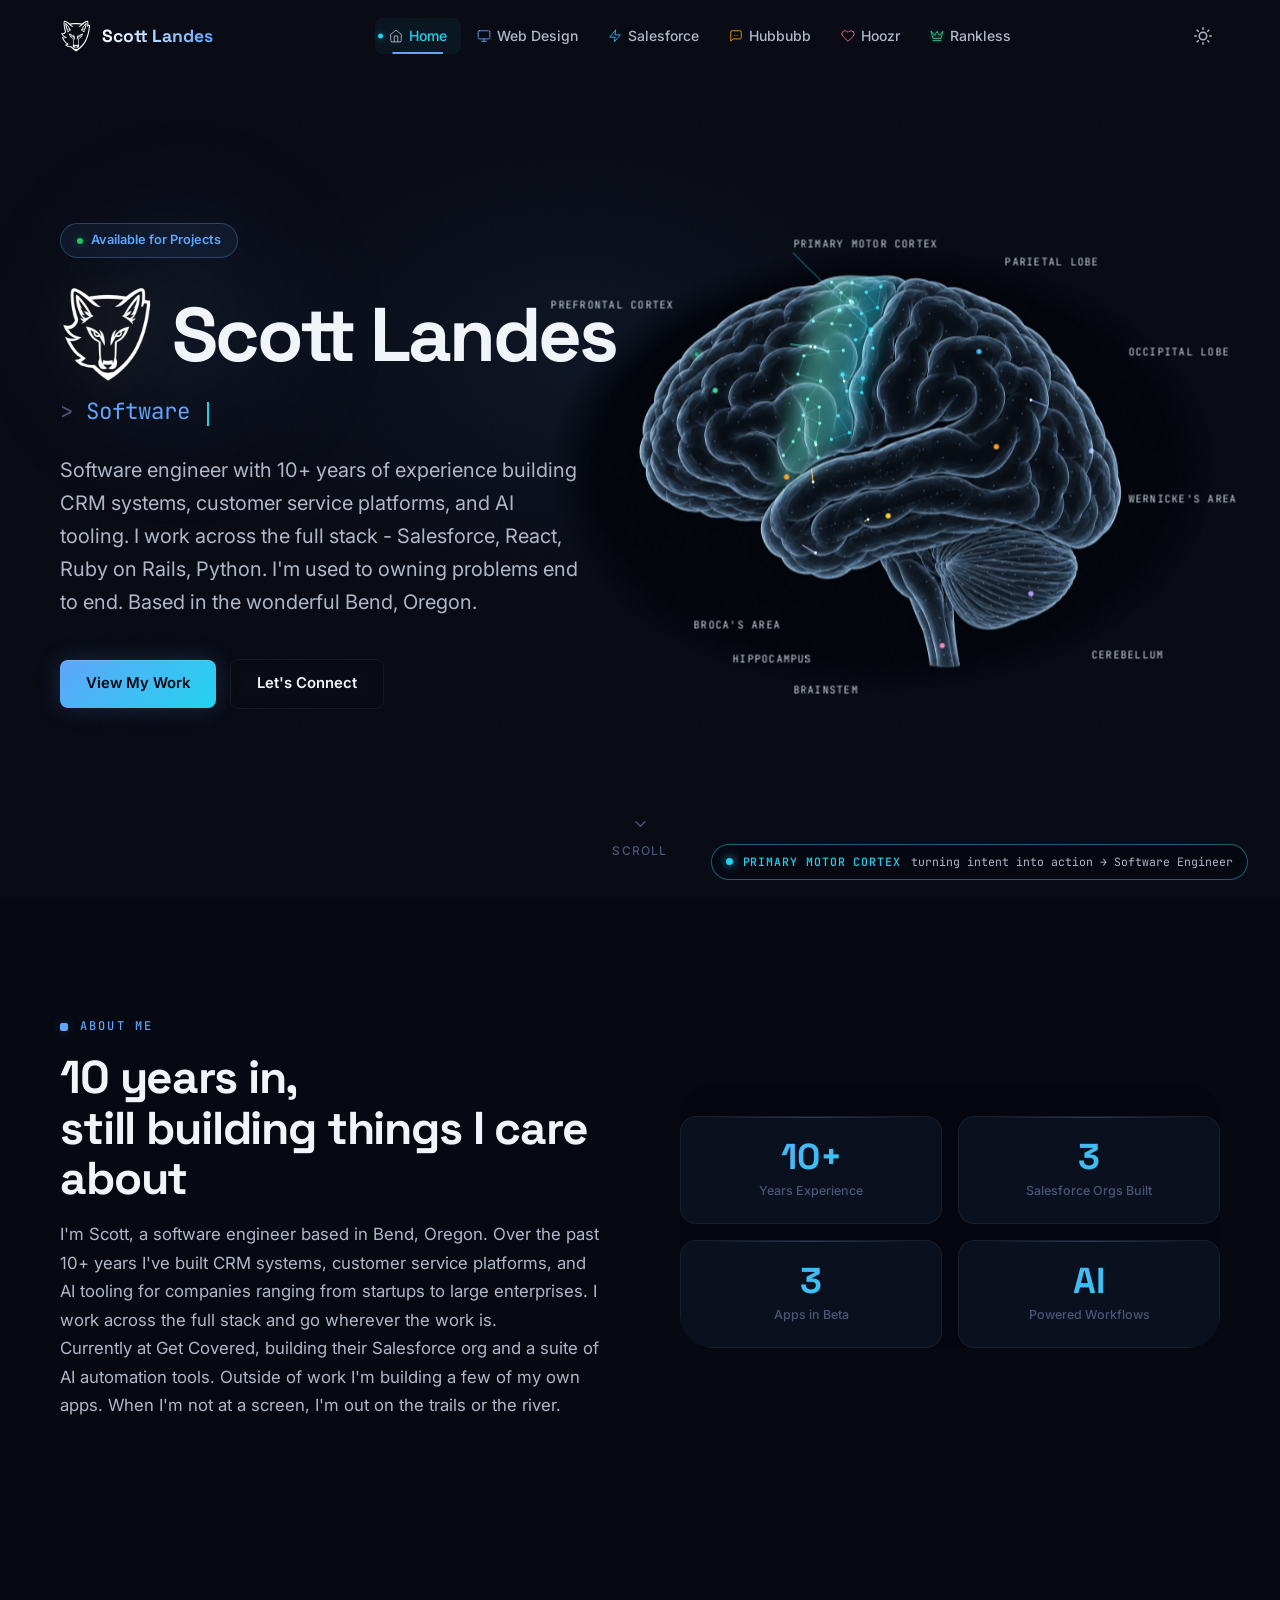
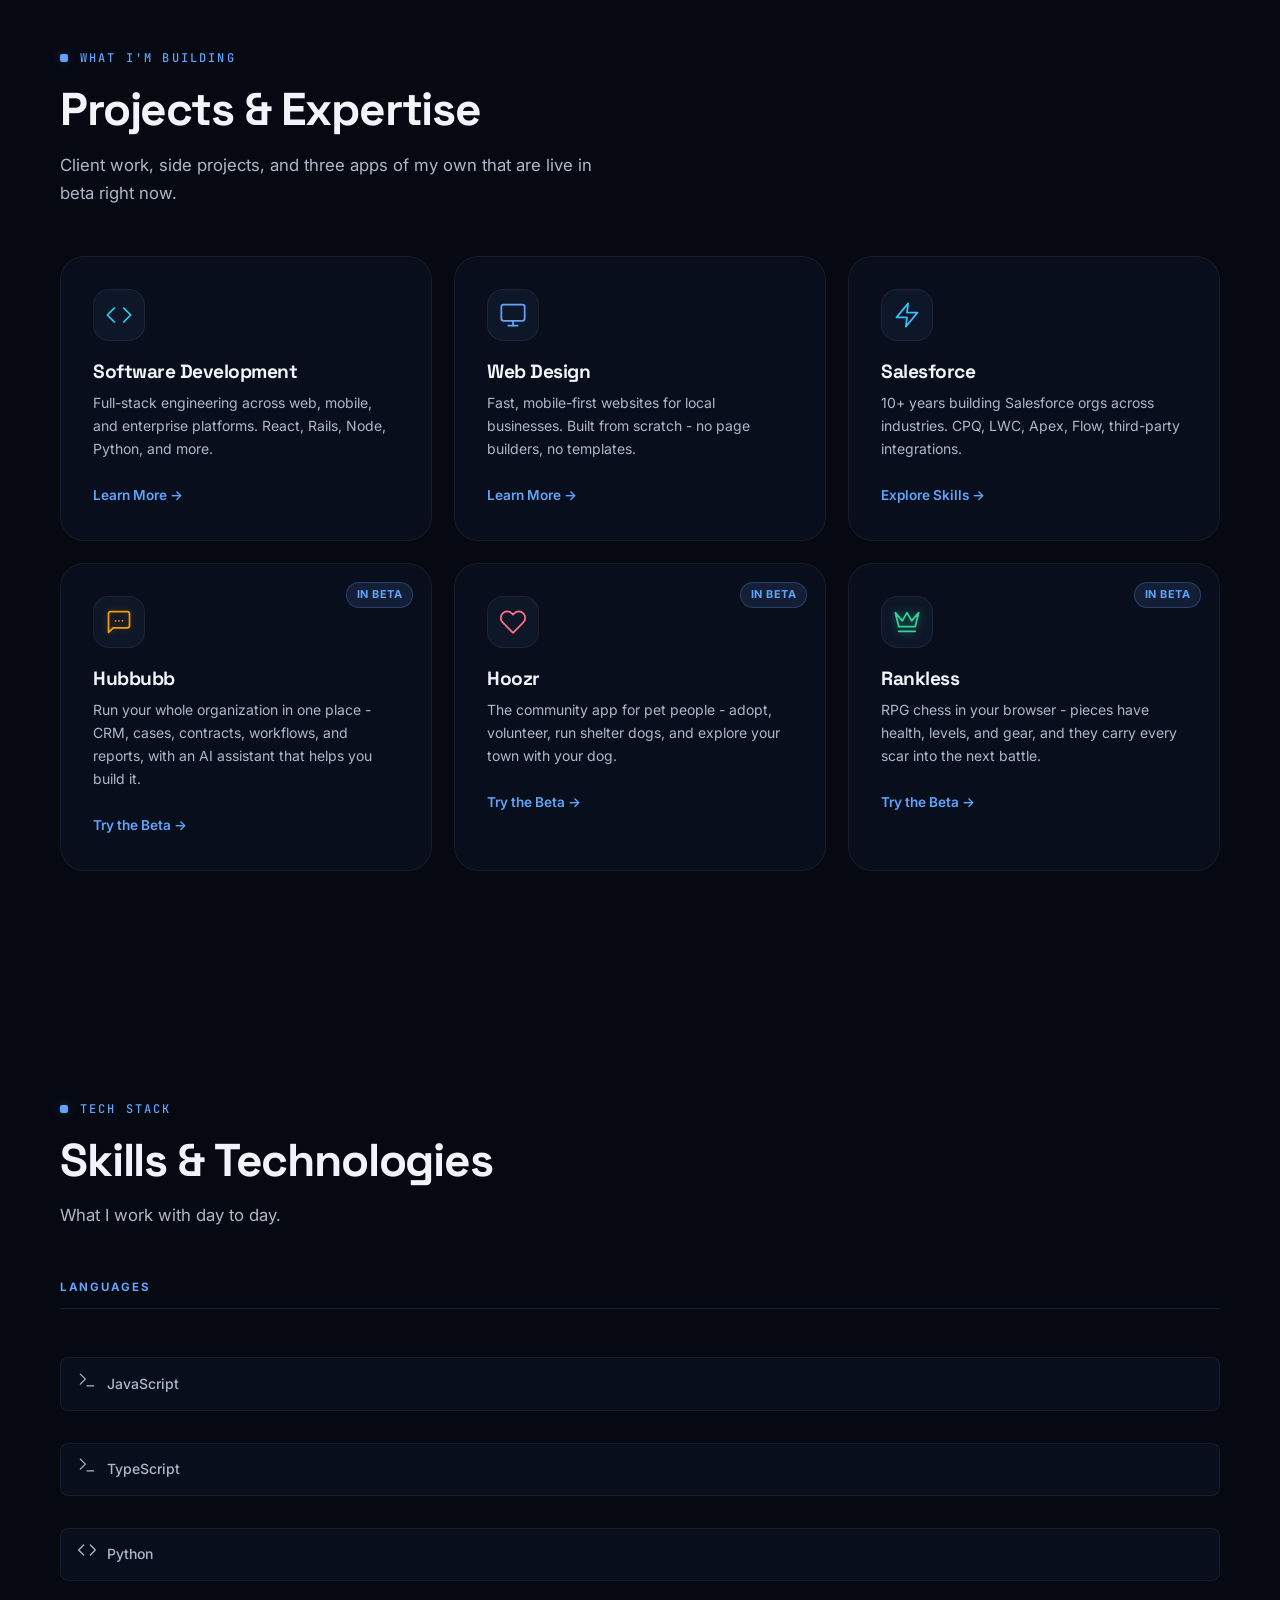
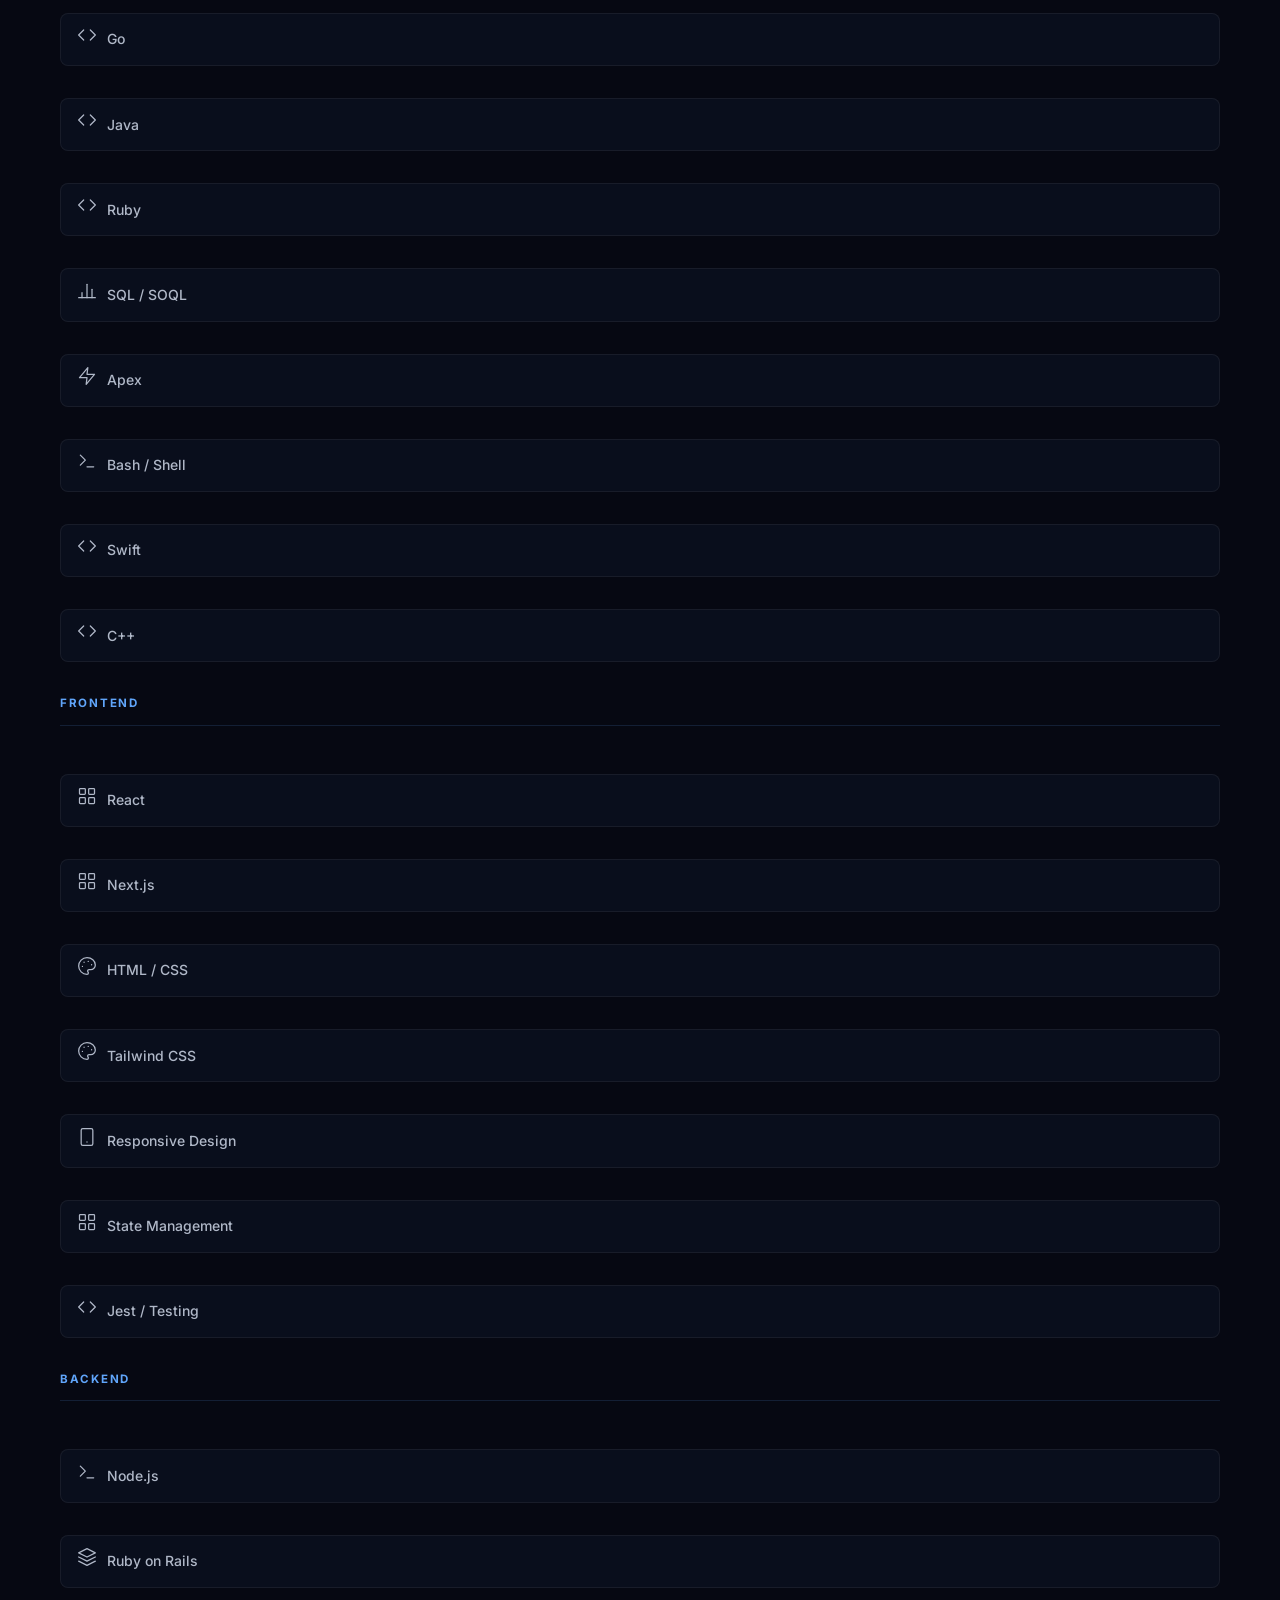
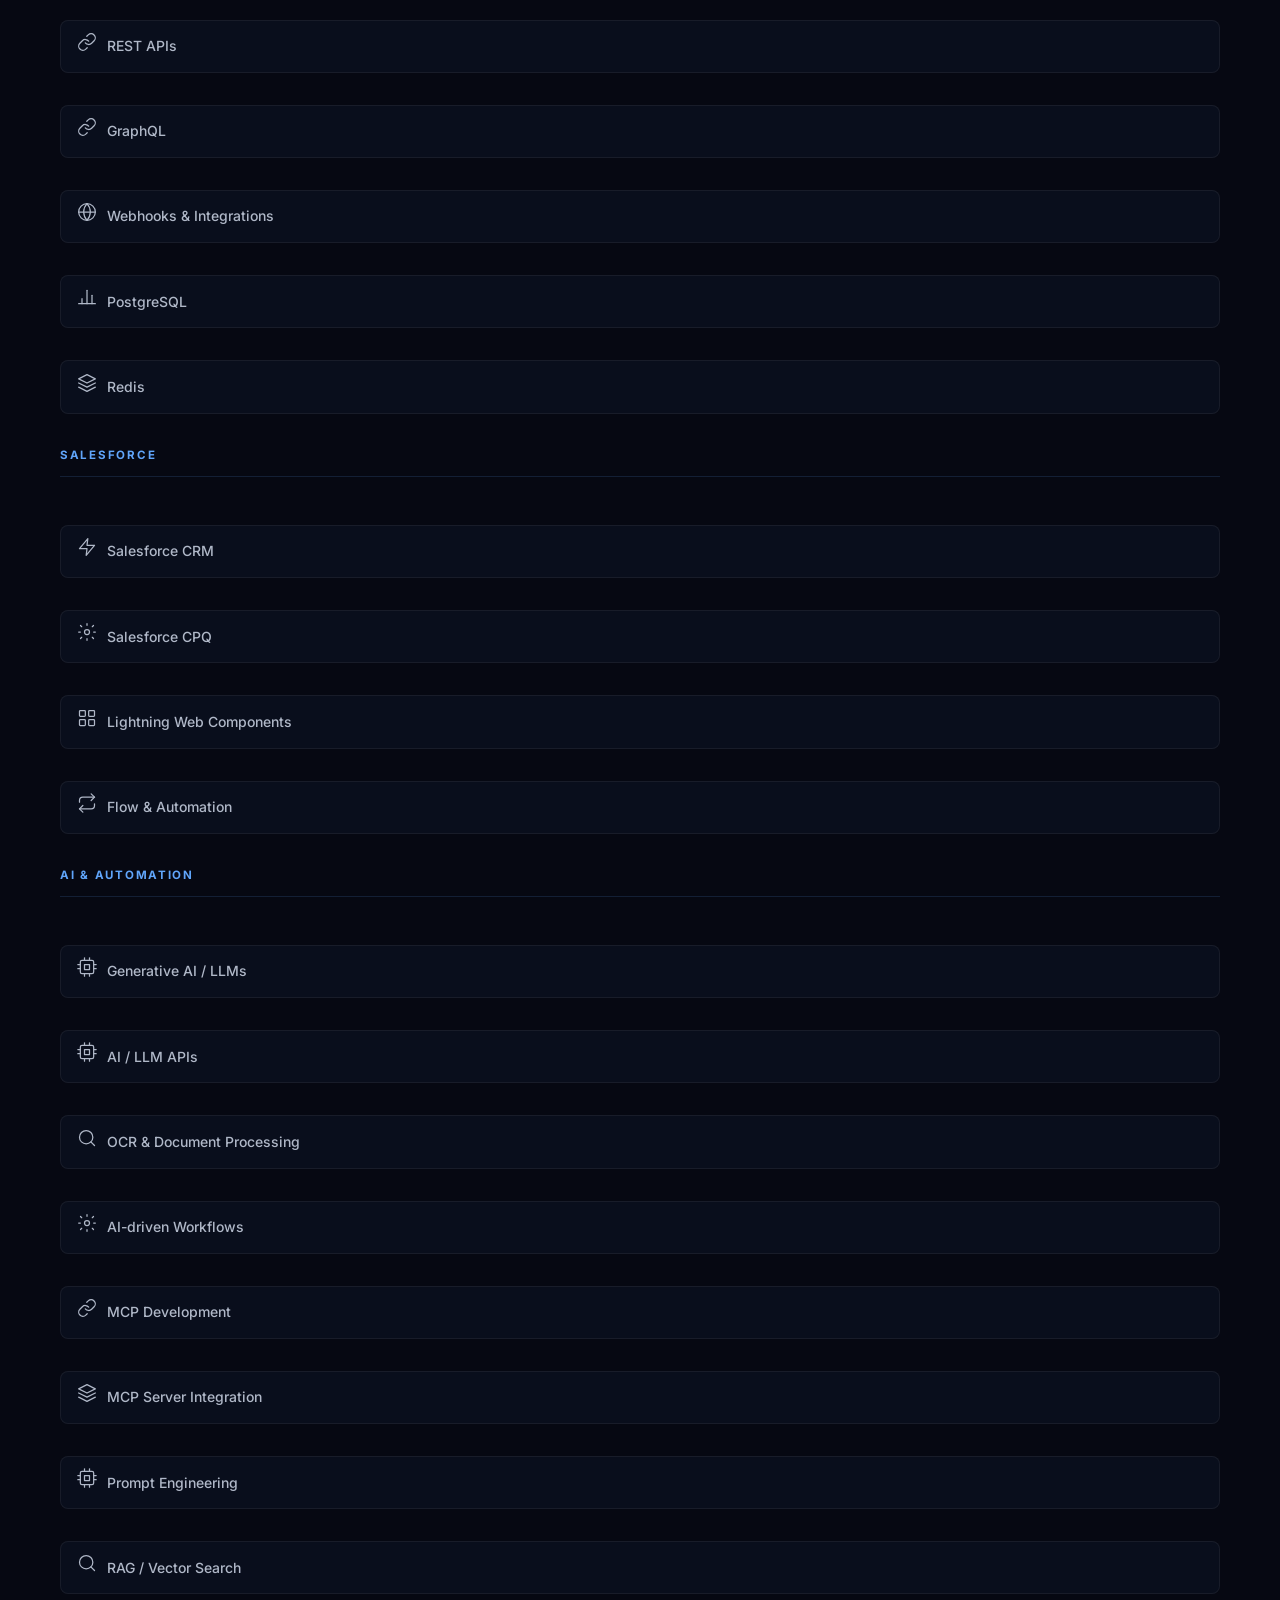
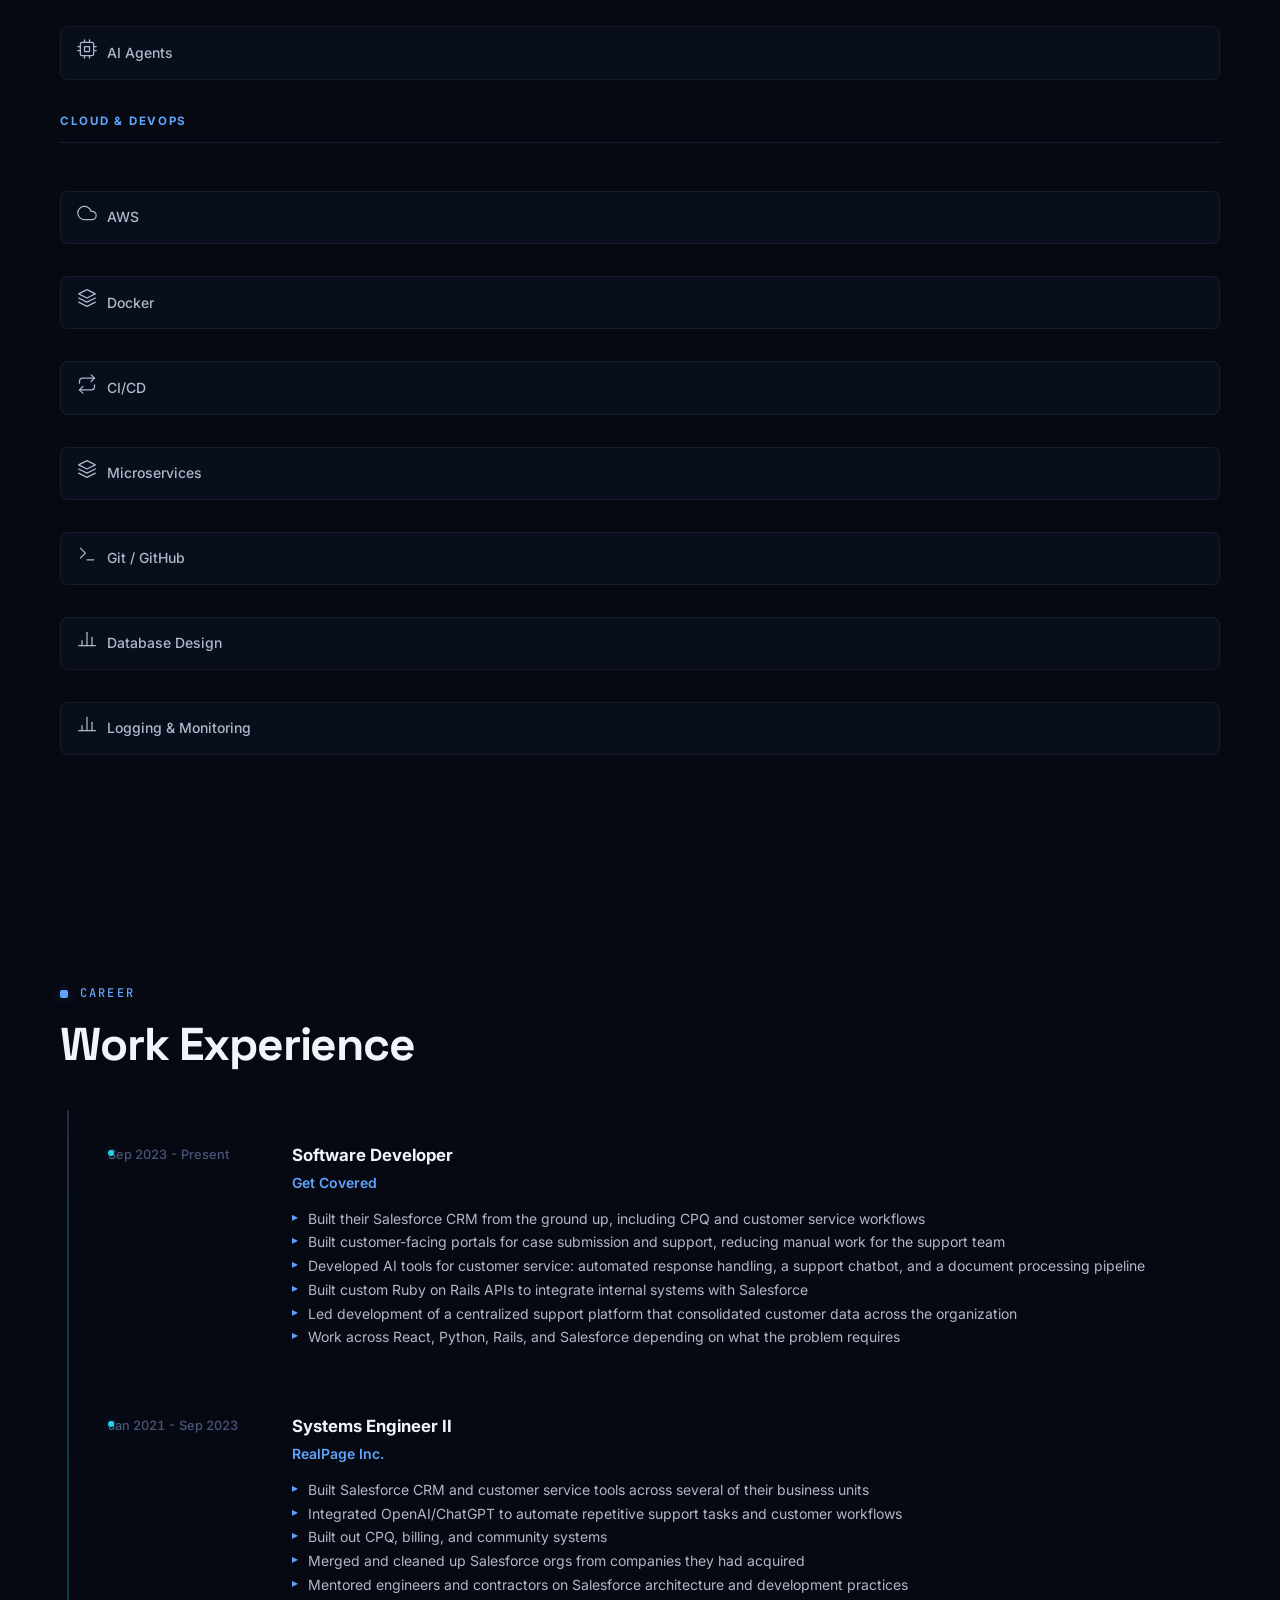
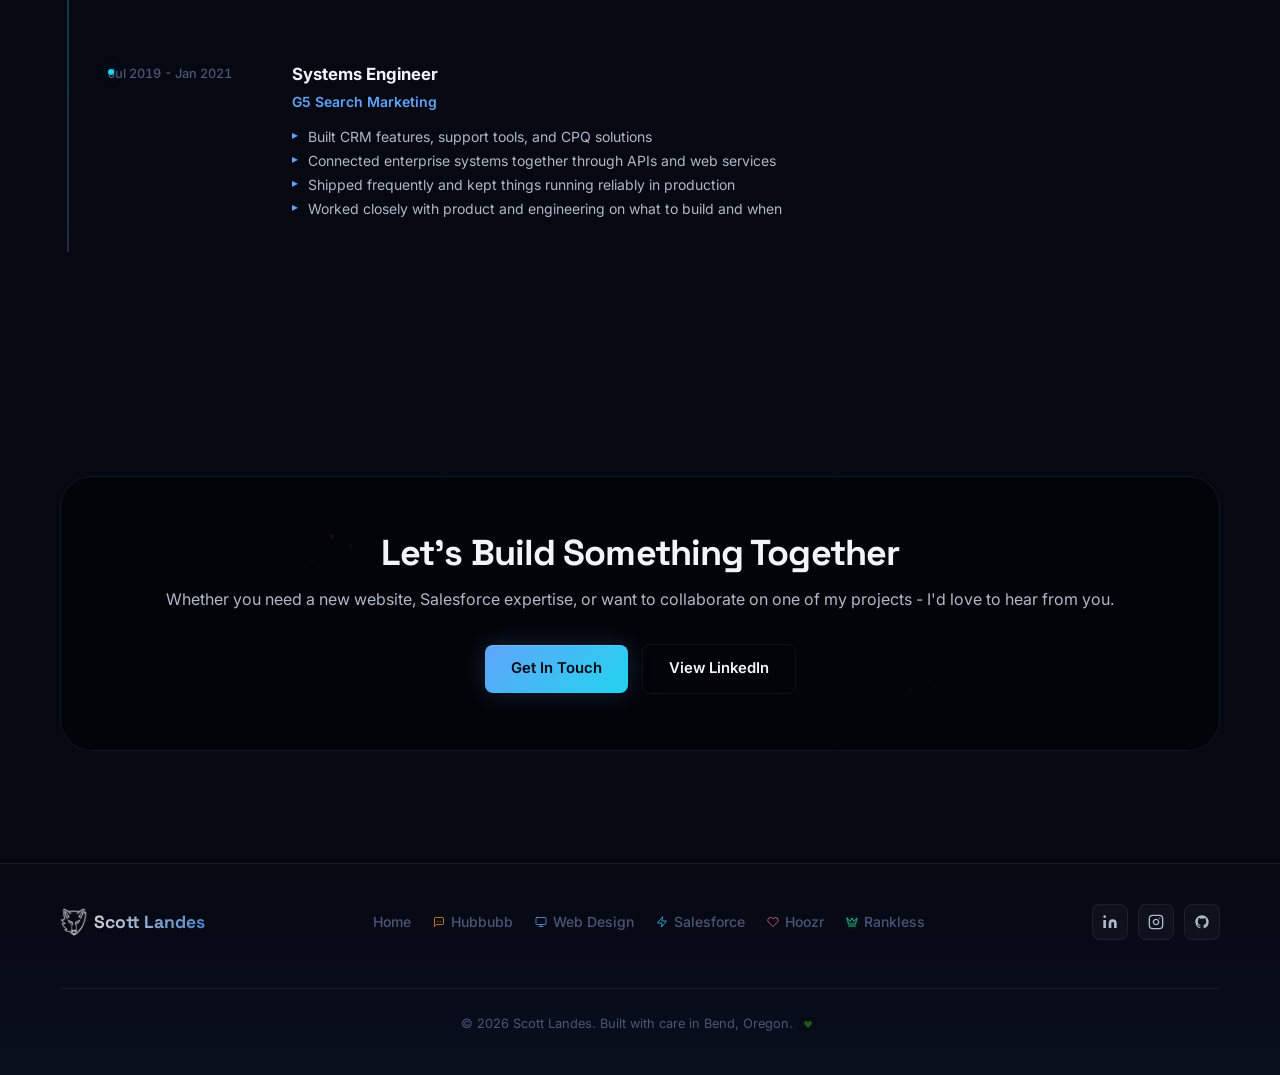
==== index.html @ 6a0b0bb8 "Add interactive brain that lights up regions as you scroll A photographic brain sits behind every pa" ====
<!DOCTYPE html>
<html lang="en">
<head>
  <meta charset="UTF-8" />
  <meta name="viewport" content="width=device-width, initial-scale=1, minimum-scale=1">

  <!-- Primary Meta -->
  <title>Scott Landes | Software Engineer &amp; Web Designer | Bend, OR</title>
  <meta name="description" content="Scott Landes is a Software Engineer and Web Designer based in Bend, Oregon with 10+ years of experience in Salesforce development, Lightning Web Components, CPQ, and building beautiful modern websites for local businesses." />
  <meta name="keywords" content="Scott Landes, Software Engineer, Web Designer, Bend Oregon, Salesforce Developer, Lightning Web Components, Apex, CPQ, web design, Hubbubb, Hubbubb CRM, Hoozr, Rankless" />
  <meta name="author" content="Scott Landes" />
  <link rel="canonical" href="https://scottjlandes.com" />
  <link rel="icon" type="image/svg+xml" href="images/icons/icon-logo.svg" />
  <link rel="icon" type="image/png" sizes="32x32" href="images/icons/icon-logo.png" />
  <link rel="apple-touch-icon" href="images/icons/icon-logo.png" />

  <!-- Open Graph -->
  <meta property="og:type" content="website" />
  <meta property="og:url" content="https://scottjlandes.com" />
  <meta property="og:title" content="Scott Landes | Software Engineer &amp; Web Designer | Bend, OR" />
  <meta property="og:description" content="Software Engineer and Web Designer based in Bend, Oregon. Specializing in Salesforce, Lightning Web Components, CPQ, and modern web design for local businesses." />
  <meta property="og:site_name" content="Scott Landes" />

  <!-- Twitter Card -->
  <meta name="twitter:card" content="summary_large_image" />
  <meta name="twitter:title" content="Scott Landes | Software Engineer &amp; Web Designer | Bend, OR" />
  <meta name="twitter:description" content="Software Engineer and Web Designer based in Bend, Oregon. Salesforce expert, LWC developer, and creator of Hubbubb, Hoozr, and Rankless - all now in beta." />

  <!-- Schema.org Person JSON-LD -->
  <script type="application/ld+json">
  {
    "@context": "https://schema.org",
    "@type": "Person",
    "name": "Scott Landes",
    "jobTitle": "Software Engineer & Web Designer",
    "url": "https://scottjlandes.com",
    "address": {
      "@type": "PostalAddress",
      "addressLocality": "Bend",
      "addressRegion": "OR",
      "addressCountry": "US"
    },
    "sameAs": [
      "https://www.linkedin.com/in/scott-and-vega",
      "https://www.instagram.com/scottnvega/"
    ]
  }
  </script>

  <!-- Fonts -->
  <link rel="preconnect" href="https://fonts.googleapis.com" />
  <link rel="preconnect" href="https://fonts.gstatic.com" crossorigin />
  <link href="https://fonts.googleapis.com/css2?family=Inter:wght@400;500;600&family=Space+Grotesk:wght@700;800&family=JetBrains+Mono:wght@400;500&display=swap" rel="stylesheet" />

  <!-- Styles -->
  <link rel="stylesheet" href="css/styles.css" />
  <script>(function(){var t=localStorage.getItem("theme");if(t)document.documentElement.setAttribute("data-theme",t);if(t==="light")document.addEventListener("DOMContentLoaded",function(){document.querySelectorAll("img[data-logo-dark]").forEach(function(i){i.src=i.getAttribute("data-logo-dark");});});})();</script>
</head>

<body>
  <div class="page-bg" aria-hidden="true"></div>
  <div class="brain" aria-hidden="true" data-src="images/brain-{theme}.jpg"></div>

  <!-- ============================================================
       Navigation
  ============================================================ -->
  <header>
    <nav class="nav" aria-label="Main navigation">
      <div class="container">
        <div class="nav__inner">
          <a href="#" class="nav__logo" aria-label="Scott Landes - Home"><img src="images/icons/icon-logo.png" data-logo-light="images/icons/icon-logo.png" data-logo-dark="images/icons/icon-logo-dark.png" alt="" width="32" height="32"><span>Scott Landes</span></a>

          <ul class="nav__links" role="list">
            <li><a href="#" class="nav__link active"><svg class="ic-home" width="14" height="14" viewBox="0 0 24 24" fill="none" stroke="currentColor" stroke-width="1.5" stroke-linecap="round" stroke-linejoin="round">
  <path d="M3 9l9-7 9 7v11a2 2 0 0 1-2 2H5a2 2 0 0 1-2-2z"/>
  <polyline points="9 22 9 12 15 12 15 22"/>
</svg>Home</a></li>
            <li><a href="pages/web-design.html" class="nav__link"><svg class="ic-webdesign" width="14" height="14" viewBox="0 0 24 24" fill="none" stroke="currentColor" stroke-width="1.5" stroke-linecap="round" stroke-linejoin="round">
  <rect x="2" y="3" width="20" height="14" rx="2" ry="2"/>
  <line x1="8" y1="21" x2="16" y2="21"/>
  <line x1="12" y1="17" x2="12" y2="21"/>
</svg>Web Design</a></li>
            <li><a href="pages/salesforce.html" class="nav__link"><svg class="ic-salesforce" width="14" height="14" viewBox="0 0 24 24" fill="none" stroke="currentColor" stroke-width="1.5" stroke-linecap="round" stroke-linejoin="round">
  <polygon points="13 2 3 14 12 14 11 22 21 10 12 10 13 2"/>
</svg>Salesforce</a></li>
            <li><a href="pages/hubbubb.html" class="nav__link"><svg class="ic-hubbub" width="14" height="14" viewBox="0 0 24 24" fill="none" stroke="currentColor" stroke-width="1.5" stroke-linecap="round" stroke-linejoin="round">
  <path d="M21 15a2 2 0 0 1-2 2H7l-4 4V5a2 2 0 0 1 2-2h14a2 2 0 0 1 2 2z"/>
  <circle cx="9" cy="11" r="0.8" fill="currentColor" stroke="none"/>
  <circle cx="12" cy="11" r="0.8" fill="currentColor" stroke="none"/>
  <circle cx="15" cy="11" r="0.8" fill="currentColor" stroke="none"/>
</svg>Hubbubb</a></li>
            <li><a href="pages/hoozr.html" class="nav__link"><svg class="ic-hoozr" width="14" height="14" viewBox="0 0 24 24" fill="none" stroke="currentColor" stroke-width="1.5" stroke-linecap="round" stroke-linejoin="round">
  <path d="M20.84 4.61a5.5 5.5 0 0 0-7.78 0L12 5.67l-1.06-1.06a5.5 5.5 0 0 0-7.78 7.78l1.06 1.06L12 21.23l7.78-7.78 1.06-1.06a5.5 5.5 0 0 0 0-7.78z"/>
</svg>Hoozr</a></li>
            <li><a href="pages/rankless.html" class="nav__link"><svg class="ic-rankless" width="14" height="14" viewBox="0 0 24 24" fill="none" stroke="currentColor" stroke-width="1.5" stroke-linecap="round" stroke-linejoin="round">
  <path d="M2 4l3 12h14l3-12-6 7-4-7-4 7-6-7z"/>
  <line x1="5" y1="20" x2="19" y2="20"/>
</svg>Rankless</a></li>
          </ul>

          <button class="nav__theme" aria-label="Toggle dark/light mode">
            <svg class="theme-icon theme-icon--sun" width="18" height="18" viewBox="0 0 24 24" fill="none" stroke="currentColor" stroke-width="2" stroke-linecap="round" stroke-linejoin="round" aria-hidden="true"><circle cx="12" cy="12" r="5"/><line x1="12" y1="1" x2="12" y2="3"/><line x1="12" y1="21" x2="12" y2="23"/><line x1="4.22" y1="4.22" x2="5.64" y2="5.64"/><line x1="18.36" y1="18.36" x2="19.78" y2="19.78"/><line x1="1" y1="12" x2="3" y2="12"/><line x1="21" y1="12" x2="23" y2="12"/><line x1="4.22" y1="19.78" x2="5.64" y2="18.36"/><line x1="18.36" y1="5.64" x2="19.78" y2="4.22"/></svg>
            <svg class="theme-icon theme-icon--moon" width="18" height="18" viewBox="0 0 24 24" fill="none" stroke="currentColor" stroke-width="2" stroke-linecap="round" stroke-linejoin="round" aria-hidden="true"><path d="M21 12.79A9 9 0 1 1 11.21 3 7 7 0 0 0 21 12.79z"/></svg>
          </button>
          <button class="nav__ham" aria-label="Open mobile menu" aria-expanded="false">
            <span></span>
            <span></span>
            <span></span>
          </button>
        </div>
      </div>
    </nav>

    <!-- Mobile overlay menu -->
    <div class="nav__mobile" aria-hidden="true">
      <a href="#" class="nav__mobile-link"><svg class="ic-home" width="28" height="28" viewBox="0 0 24 24" fill="none" stroke="currentColor" stroke-width="1.5" stroke-linecap="round" stroke-linejoin="round">
  <path d="M3 9l9-7 9 7v11a2 2 0 0 1-2 2H5a2 2 0 0 1-2-2z"/>
  <polyline points="9 22 9 12 15 12 15 22"/>
</svg>Home</a>
      <a href="pages/web-design.html" class="nav__mobile-link"><svg class="ic-webdesign" width="28" height="28" viewBox="0 0 24 24" fill="none" stroke="currentColor" stroke-width="1.5" stroke-linecap="round" stroke-linejoin="round">
  <rect x="2" y="3" width="20" height="14" rx="2" ry="2"/>
  <line x1="8" y1="21" x2="16" y2="21"/>
  <line x1="12" y1="17" x2="12" y2="21"/>
</svg>Web Design</a>
      <a href="pages/salesforce.html" class="nav__mobile-link"><svg class="ic-salesforce" width="28" height="28" viewBox="0 0 24 24" fill="none" stroke="currentColor" stroke-width="1.5" stroke-linecap="round" stroke-linejoin="round">
  <polygon points="13 2 3 14 12 14 11 22 21 10 12 10 13 2"/>
</svg>Salesforce</a>
      <a href="pages/hubbubb.html" class="nav__mobile-link"><svg class="ic-hubbub" width="28" height="28" viewBox="0 0 24 24" fill="none" stroke="currentColor" stroke-width="1.5" stroke-linecap="round" stroke-linejoin="round">
  <path d="M21 15a2 2 0 0 1-2 2H7l-4 4V5a2 2 0 0 1 2-2h14a2 2 0 0 1 2 2z"/>
  <circle cx="9" cy="11" r="0.8" fill="currentColor" stroke="none"/>
  <circle cx="12" cy="11" r="0.8" fill="currentColor" stroke="none"/>
  <circle cx="15" cy="11" r="0.8" fill="currentColor" stroke="none"/>
</svg>Hubbubb</a>
      <a href="pages/hoozr.html" class="nav__mobile-link"><svg class="ic-hoozr" width="28" height="28" viewBox="0 0 24 24" fill="none" stroke="currentColor" stroke-width="1.5" stroke-linecap="round" stroke-linejoin="round">
  <path d="M20.84 4.61a5.5 5.5 0 0 0-7.78 0L12 5.67l-1.06-1.06a5.5 5.5 0 0 0-7.78 7.78l1.06 1.06L12 21.23l7.78-7.78 1.06-1.06a5.5 5.5 0 0 0 0-7.78z"/>
</svg>Hoozr</a>
      <a href="pages/rankless.html" class="nav__mobile-link"><svg class="ic-rankless" width="28" height="28" viewBox="0 0 24 24" fill="none" stroke="currentColor" stroke-width="1.5" stroke-linecap="round" stroke-linejoin="round">
  <path d="M2 4l3 12h14l3-12-6 7-4-7-4 7-6-7z"/>
  <line x1="5" y1="20" x2="19" y2="20"/>
</svg>Rankless</a>
    </div>
  </header>

  <main>

    <!-- ============================================================
         Hero
    ============================================================ -->
    <section class="hero" id="home" data-section="home">

      <div class="container">
        <div class="hero__content">
          <!-- Soft glow behind name -->
          <div class="hero__glow" aria-hidden="true"></div>
          <div class="hero__badge reveal">
            <span class="hero__badge-dot"></span>
            Available for Projects
          </div>

          <h1 class="hero__title reveal reveal-d1">
            <span class="hero__name-row">
              <img src="images/icons/icon-logo.png" data-logo-light="images/icons/icon-logo.png" data-logo-dark="images/icons/icon-logo-dark.png" alt="" class="hero__logo" width="96" height="96">
              <span>Scott Landes</span>
            </span>
          </h1>
          <p class="hero__role reveal reveal-d1"><span class="hero__role-prompt" aria-hidden="true">&gt;</span><span class="hero__role-text">Software Engineer</span><span class="typewriter-cursor" aria-hidden="true"></span></p>

          <p class="hero__subtitle reveal reveal-d2">
            Software engineer with 10+ years of experience building CRM systems, customer service platforms, and AI tooling. I work across the full stack - Salesforce, React, Ruby on Rails, Python. I'm used to owning problems end to end. Based in the wonderful Bend, Oregon.
          </p>

          <div class="hero__actions reveal reveal-d3">
            <a href="#projects" class="btn btn-primary">View My Work</a>
            <a href="mailto:scottandvega@gmail.com" class="btn btn-ghost">Let's Connect</a>
          </div>
        </div>
      </div>

      <div class="hero__scroll" aria-hidden="true">
        <svg width="18" height="18" viewBox="0 0 24 24" fill="none" stroke="currentColor" stroke-width="2" stroke-linecap="round" stroke-linejoin="round" aria-hidden="true">
          <polyline points="6 9 12 15 18 9"></polyline>
        </svg>
        <span>Scroll</span>
      </div>
    </section>

    <!-- ============================================================
         About
    ============================================================ -->
    <section id="about" data-section="about" data-brain="dmn" data-brain-note="About me">
      <div class="container">
        <div class="about-grid">

          <!-- Left: Text -->
          <div>
            <p class="label reveal">About Me</p>
            <h2 class="section-title reveal reveal-d1">10 years in,<br />still building things I care about</h2>
            <p class="section-desc reveal reveal-d2">
              I'm Scott, a software engineer based in Bend, Oregon. Over the past 10+ years I've built CRM systems, customer service platforms, and AI tooling for companies ranging from startups to large enterprises. I work across the full stack and go wherever the work is.
            </p>
            <p class="section-desc reveal reveal-d3">
              Currently at Get Covered, building their Salesforce org and a suite of AI automation tools. Outside of work I'm building a few of my own apps. When I'm not at a screen, I'm out on the trails or the river.
            </p>
          </div>

          <!-- Right: Stats with visual bg -->
          <div class="about-stats-wrapper reveal reveal-d2">
            <div class="about-stats reveal reveal-d2">
              <div class="stat">
                <div class="stat__num">10+</div>
                <div class="stat__label">Years Experience</div>
              </div>
              <div class="stat">
                <div class="stat__num">3</div>
                <div class="stat__label">Salesforce Orgs Built</div>
              </div>
              <div class="stat">
                <div class="stat__num">3</div>
                <div class="stat__label">Apps in Beta</div>
              </div>
              <div class="stat">
                <div class="stat__num">AI</div>
                <div class="stat__label">Powered Workflows</div>
              </div>
            </div>
          </div>

        </div>
      </div>
    </section>

    <!-- ============================================================
         Projects
    ============================================================ -->
    <section id="projects" data-section="projects">
      <div class="container">
        <p class="label reveal">What I'm Building</p>
        <h2 class="section-title reveal reveal-d1">Projects &amp; Expertise</h2>
        <p class="section-desc reveal reveal-d2">Client work, side projects, and three apps of my own that are live in beta right now.</p>

        <div class="projects-grid">

          <!-- Software Development -->
          <a href="#skills" class="card proj-card proj-card--live reveal prod-default" aria-label="Software Development - Learn More" data-brain="motor" data-brain-note="Software Development">
            <div class="proj-card__icon icon-code" aria-hidden="true"><svg width="28" height="28" viewBox="0 0 24 24" fill="none" stroke="currentColor" stroke-width="1.5" stroke-linecap="round" stroke-linejoin="round">
  <polyline points="16 18 22 12 16 6"/>
  <polyline points="8 6 2 12 8 18"/>
</svg></div>
            <h3 class="proj-card__title">Software Development</h3>
            <p class="proj-card__desc">Full-stack engineering across web, mobile, and enterprise platforms. React, Rails, Node, Python, and more.</p>
            <span class="proj-card__link">Learn More →</span>
          </a>

          <!-- Web Design -->
          <a href="pages/web-design.html" class="card proj-card proj-card--live prod-webdesign reveal reveal-d1" aria-label="Web Design - Learn More" data-brain="occipital" data-brain-note="Web Design">
            <div class="proj-card__icon icon-webdesign" aria-hidden="true"><svg class="ic-webdesign" width="28" height="28" viewBox="0 0 24 24" fill="none" stroke="currentColor" stroke-width="1.5" stroke-linecap="round" stroke-linejoin="round">
  <rect x="2" y="3" width="20" height="14" rx="2" ry="2"/>
  <line x1="8" y1="21" x2="16" y2="21"/>
  <line x1="12" y1="17" x2="12" y2="21"/>
</svg></div>
            <h3 class="proj-card__title">Web Design</h3>
            <p class="proj-card__desc">Fast, mobile-first websites for local businesses. Built from scratch - no page builders, no templates.</p>
            <span class="proj-card__link">Learn More →</span>
          </a>

          <!-- Salesforce -->
          <a href="pages/salesforce.html" class="card proj-card proj-card--live prod-salesforce reveal reveal-d2" aria-label="Salesforce - Explore Skills" data-brain="parietal" data-brain-note="Salesforce">
            <div class="proj-card__icon icon-salesforce" aria-hidden="true"><svg class="ic-salesforce" width="28" height="28" viewBox="0 0 24 24" fill="none" stroke="currentColor" stroke-width="1.5" stroke-linecap="round" stroke-linejoin="round">
  <polygon points="13 2 3 14 12 14 11 22 21 10 12 10 13 2"/>
</svg></div>
            <h3 class="proj-card__title">Salesforce</h3>
            <p class="proj-card__desc">10+ years building Salesforce orgs across industries. CPQ, LWC, Apex, Flow, third-party integrations.</p>
            <span class="proj-card__link">Explore Skills →</span>
          </a>

          <!-- Hubbubb -->
          <a href="pages/hubbubb.html" class="card proj-card proj-card--live prod-hubbub reveal reveal-d3" aria-label="Hubbubb - In Beta" data-brain="language" data-brain-note="Hubbubb">
            <div class="proj-card__icon icon-hubbub" aria-hidden="true"><svg class="ic-hubbub" width="28" height="28" viewBox="0 0 24 24" fill="none" stroke="currentColor" stroke-width="1.5" stroke-linecap="round" stroke-linejoin="round">
  <path d="M21 15a2 2 0 0 1-2 2H7l-4 4V5a2 2 0 0 1 2-2h14a2 2 0 0 1 2 2z"/>
  <circle cx="9" cy="11" r="0.8" fill="currentColor" stroke="none"/>
  <circle cx="12" cy="11" r="0.8" fill="currentColor" stroke="none"/>
  <circle cx="15" cy="11" r="0.8" fill="currentColor" stroke="none"/>
</svg></div>
            <span class="proj-card__badge badge-beta" aria-label="Status: In Beta">In Beta</span>
            <h3 class="proj-card__title">Hubbubb</h3>
            <p class="proj-card__desc">Run your whole organization in one place - CRM, cases, contracts, workflows, and reports, with an AI assistant that helps you build it.</p>
            <span class="proj-card__link">Try the Beta →</span>
          </a>

          <!-- Hoozr -->
          <a href="pages/hoozr.html" class="card proj-card proj-card--live prod-hoozr reveal reveal-d4" aria-label="Hoozr - In Beta" data-brain="limbic" data-brain-note="Hoozr">
            <div class="proj-card__icon icon-hoozr" aria-hidden="true"><svg class="ic-hoozr" width="28" height="28" viewBox="0 0 24 24" fill="none" stroke="currentColor" stroke-width="1.5" stroke-linecap="round" stroke-linejoin="round">
  <path d="M20.84 4.61a5.5 5.5 0 0 0-7.78 0L12 5.67l-1.06-1.06a5.5 5.5 0 0 0-7.78 7.78l1.06 1.06L12 21.23l7.78-7.78 1.06-1.06a5.5 5.5 0 0 0 0-7.78z"/>
</svg></div>
            <span class="proj-card__badge badge-beta" aria-label="Status: In Beta">In Beta</span>
            <h3 class="proj-card__title">Hoozr</h3>
            <p class="proj-card__desc">The community app for pet people - adopt, volunteer, run shelter dogs, and explore your town with your dog.</p>
            <span class="proj-card__link">Try the Beta →</span>
          </a>

          <!-- Rankless -->
          <a href="pages/rankless.html" class="card proj-card proj-card--live prod-rankless reveal reveal-d5" aria-label="Rankless - In Beta" data-brain="prefrontal" data-brain-note="Rankless">
            <div class="proj-card__icon icon-rankless" aria-hidden="true"><svg class="ic-rankless" width="28" height="28" viewBox="0 0 24 24" fill="none" stroke="currentColor" stroke-width="1.5" stroke-linecap="round" stroke-linejoin="round">
  <path d="M2 4l3 12h14l3-12-6 7-4-7-4 7-6-7z"/>
  <line x1="5" y1="20" x2="19" y2="20"/>
</svg></div>
            <span class="proj-card__badge badge-beta" aria-label="Status: In Beta">In Beta</span>
            <h3 class="proj-card__title">Rankless</h3>
            <p class="proj-card__desc">RPG chess in your browser - pieces have health, levels, and gear, and they carry every scar into the next battle.</p>
            <span class="proj-card__link">Try the Beta →</span>
          </a>

        </div>
      </div>
    </section>

    <!-- ============================================================
         Skills
    ============================================================ -->
    <section id="skills" data-section="skills">
      <div class="container">
        <p class="label reveal">Tech Stack</p>
        <h2 class="section-title reveal reveal-d1">Skills &amp; Technologies</h2>
        <p class="section-desc reveal reveal-d2">What I work with day to day.</p>

        <div class="skills-grid">

          <!-- Languages -->
          <p class="skill-category reveal" data-brain="language" data-brain-note="Languages">Languages</p>
          <div class="skill-chip reveal">
            <span class="skill-chip__icon" aria-hidden="true"><svg width="20" height="20" viewBox="0 0 24 24" fill="none" stroke="currentColor" stroke-width="1.5" stroke-linecap="round" stroke-linejoin="round">
  <polyline points="4 17 10 11 4 5"/>
  <line x1="12" y1="19" x2="20" y2="19"/>
</svg></span>
            JavaScript
          </div>
          <div class="skill-chip reveal reveal-d1">
            <span class="skill-chip__icon" aria-hidden="true"><svg width="20" height="20" viewBox="0 0 24 24" fill="none" stroke="currentColor" stroke-width="1.5" stroke-linecap="round" stroke-linejoin="round">
  <polyline points="4 17 10 11 4 5"/>
  <line x1="12" y1="19" x2="20" y2="19"/>
</svg></span>
            TypeScript
          </div>
          <div class="skill-chip reveal reveal-d2">
            <span class="skill-chip__icon" aria-hidden="true"><svg width="20" height="20" viewBox="0 0 24 24" fill="none" stroke="currentColor" stroke-width="1.5" stroke-linecap="round" stroke-linejoin="round">
  <polyline points="16 18 22 12 16 6"/>
  <polyline points="8 6 2 12 8 18"/>
</svg></span>
            Python
          </div>
          <div class="skill-chip reveal reveal-d3">
            <span class="skill-chip__icon" aria-hidden="true"><svg width="20" height="20" viewBox="0 0 24 24" fill="none" stroke="currentColor" stroke-width="1.5" stroke-linecap="round" stroke-linejoin="round">
  <polyline points="16 18 22 12 16 6"/>
  <polyline points="8 6 2 12 8 18"/>
</svg></span>
            Go
          </div>
          <div class="skill-chip reveal reveal-d4">
            <span class="skill-chip__icon" aria-hidden="true"><svg width="20" height="20" viewBox="0 0 24 24" fill="none" stroke="currentColor" stroke-width="1.5" stroke-linecap="round" stroke-linejoin="round">
  <polyline points="16 18 22 12 16 6"/>
  <polyline points="8 6 2 12 8 18"/>
</svg></span>
            Java
          </div>
          <div class="skill-chip reveal reveal-d5">
            <span class="skill-chip__icon" aria-hidden="true"><svg width="20" height="20" viewBox="0 0 24 24" fill="none" stroke="currentColor" stroke-width="1.5" stroke-linecap="round" stroke-linejoin="round">
  <polyline points="16 18 22 12 16 6"/>
  <polyline points="8 6 2 12 8 18"/>
</svg></span>
            Ruby
          </div>
          <div class="skill-chip reveal reveal-d1">
            <span class="skill-chip__icon" aria-hidden="true"><svg width="20" height="20" viewBox="0 0 24 24" fill="none" stroke="currentColor" stroke-width="1.5" stroke-linecap="round" stroke-linejoin="round">
  <line x1="18" y1="20" x2="18" y2="10"/>
  <line x1="12" y1="20" x2="12" y2="4"/>
  <line x1="6" y1="20" x2="6" y2="14"/>
  <line x1="2" y1="20" x2="22" y2="20"/>
</svg></span>
            SQL / SOQL
          </div>
          <div class="skill-chip reveal reveal-d2">
            <span class="skill-chip__icon" aria-hidden="true"><svg width="20" height="20" viewBox="0 0 24 24" fill="none" stroke="currentColor" stroke-width="1.5" stroke-linecap="round" stroke-linejoin="round">
  <polygon points="13 2 3 14 12 14 11 22 21 10 12 10 13 2"/>
</svg></span>
            Apex
          </div>
          <div class="skill-chip reveal reveal-d3">
            <span class="skill-chip__icon" aria-hidden="true"><svg width="20" height="20" viewBox="0 0 24 24" fill="none" stroke="currentColor" stroke-width="1.5" stroke-linecap="round" stroke-linejoin="round">
  <polyline points="4 17 10 11 4 5"/>
  <line x1="12" y1="19" x2="20" y2="19"/>
</svg></span>
            Bash / Shell
          </div>
          <div class="skill-chip reveal reveal-d4">
            <span class="skill-chip__icon" aria-hidden="true"><svg width="20" height="20" viewBox="0 0 24 24" fill="none" stroke="currentColor" stroke-width="1.5" stroke-linecap="round" stroke-linejoin="round">
  <polyline points="16 18 22 12 16 6"/>
  <polyline points="8 6 2 12 8 18"/>
</svg></span>
            Swift
          </div>
          <div class="skill-chip reveal reveal-d5">
            <span class="skill-chip__icon" aria-hidden="true"><svg width="20" height="20" viewBox="0 0 24 24" fill="none" stroke="currentColor" stroke-width="1.5" stroke-linecap="round" stroke-linejoin="round">
  <polyline points="16 18 22 12 16 6"/>
  <polyline points="8 6 2 12 8 18"/>
</svg></span>
            C++
          </div>

          <!-- Frontend -->
          <p class="skill-category reveal" data-brain="occipital" data-brain-note="Frontend">Frontend</p>
          <div class="skill-chip reveal">
            <span class="skill-chip__icon" aria-hidden="true"><svg width="20" height="20" viewBox="0 0 24 24" fill="none" stroke="currentColor" stroke-width="1.5" stroke-linecap="round" stroke-linejoin="round">
  <rect x="3" y="3" width="7" height="7" rx="1"/>
  <rect x="14" y="3" width="7" height="7" rx="1"/>
  <rect x="14" y="14" width="7" height="7" rx="1"/>
  <rect x="3" y="14" width="7" height="7" rx="1"/>
</svg></span>
            React
          </div>
          <div class="skill-chip reveal reveal-d1">
            <span class="skill-chip__icon" aria-hidden="true"><svg width="20" height="20" viewBox="0 0 24 24" fill="none" stroke="currentColor" stroke-width="1.5" stroke-linecap="round" stroke-linejoin="round">
  <rect x="3" y="3" width="7" height="7" rx="1"/>
  <rect x="14" y="3" width="7" height="7" rx="1"/>
  <rect x="14" y="14" width="7" height="7" rx="1"/>
  <rect x="3" y="14" width="7" height="7" rx="1"/>
</svg></span>
            Next.js
          </div>
          <div class="skill-chip reveal reveal-d2">
            <span class="skill-chip__icon" aria-hidden="true"><svg width="20" height="20" viewBox="0 0 24 24" fill="none" stroke="currentColor" stroke-width="1.5" stroke-linecap="round" stroke-linejoin="round">
  <circle cx="13.5" cy="6.5" r="0.8" fill="currentColor" stroke="none"/>
  <circle cx="17.5" cy="10.5" r="0.8" fill="currentColor" stroke="none"/>
  <circle cx="8.5" cy="7.5" r="0.8" fill="currentColor" stroke="none"/>
  <circle cx="6.5" cy="12.5" r="0.8" fill="currentColor" stroke="none"/>
  <path d="M12 2C6.5 2 2 6.5 2 12s4.5 10 10 10c.926 0 1.648-.746 1.648-1.688 0-.437-.18-.835-.437-1.125-.29-.289-.438-.652-.438-1.125a1.64 1.64 0 0 1 1.668-1.668h1.996c3.051 0 5.555-2.503 5.555-5.554C21.965 6.012 17.461 2 12 2z"/>
</svg></span>
            HTML / CSS
          </div>
          <div class="skill-chip reveal reveal-d3">
            <span class="skill-chip__icon" aria-hidden="true"><svg width="20" height="20" viewBox="0 0 24 24" fill="none" stroke="currentColor" stroke-width="1.5" stroke-linecap="round" stroke-linejoin="round">
  <circle cx="13.5" cy="6.5" r="0.8" fill="currentColor" stroke="none"/>
  <circle cx="17.5" cy="10.5" r="0.8" fill="currentColor" stroke="none"/>
  <circle cx="8.5" cy="7.5" r="0.8" fill="currentColor" stroke="none"/>
  <circle cx="6.5" cy="12.5" r="0.8" fill="currentColor" stroke="none"/>
  <path d="M12 2C6.5 2 2 6.5 2 12s4.5 10 10 10c.926 0 1.648-.746 1.648-1.688 0-.437-.18-.835-.437-1.125-.29-.289-.438-.652-.438-1.125a1.64 1.64 0 0 1 1.668-1.668h1.996c3.051 0 5.555-2.503 5.555-5.554C21.965 6.012 17.461 2 12 2z"/>
</svg></span>
            Tailwind CSS
          </div>
          <div class="skill-chip reveal reveal-d4">
            <span class="skill-chip__icon" aria-hidden="true"><svg width="20" height="20" viewBox="0 0 24 24" fill="none" stroke="currentColor" stroke-width="1.5" stroke-linecap="round" stroke-linejoin="round">
  <rect x="5" y="2" width="14" height="20" rx="2" ry="2"/>
  <circle cx="12" cy="18" r="0.8" fill="currentColor" stroke="none"/>
</svg></span>
            Responsive Design
          </div>
          <div class="skill-chip reveal reveal-d5">
            <span class="skill-chip__icon" aria-hidden="true"><svg width="20" height="20" viewBox="0 0 24 24" fill="none" stroke="currentColor" stroke-width="1.5" stroke-linecap="round" stroke-linejoin="round">
  <rect x="3" y="3" width="7" height="7" rx="1"/>
  <rect x="14" y="3" width="7" height="7" rx="1"/>
  <rect x="14" y="14" width="7" height="7" rx="1"/>
  <rect x="3" y="14" width="7" height="7" rx="1"/>
</svg></span>
            State Management
          </div>
          <div class="skill-chip reveal reveal-d1">
            <span class="skill-chip__icon" aria-hidden="true"><svg width="20" height="20" viewBox="0 0 24 24" fill="none" stroke="currentColor" stroke-width="1.5" stroke-linecap="round" stroke-linejoin="round">
  <polyline points="16 18 22 12 16 6"/>
  <polyline points="8 6 2 12 8 18"/>
</svg></span>
            Jest / Testing
          </div>

          <!-- Backend -->
          <p class="skill-category reveal" data-brain="cerebellum" data-brain-note="Backend">Backend</p>
          <div class="skill-chip reveal">
            <span class="skill-chip__icon" aria-hidden="true"><svg width="20" height="20" viewBox="0 0 24 24" fill="none" stroke="currentColor" stroke-width="1.5" stroke-linecap="round" stroke-linejoin="round">
  <polyline points="4 17 10 11 4 5"/>
  <line x1="12" y1="19" x2="20" y2="19"/>
</svg></span>
            Node.js
          </div>
          <div class="skill-chip reveal reveal-d1">
            <span class="skill-chip__icon" aria-hidden="true"><svg width="20" height="20" viewBox="0 0 24 24" fill="none" stroke="currentColor" stroke-width="1.5" stroke-linecap="round" stroke-linejoin="round">
  <polygon points="12 2 2 7 12 12 22 7 12 2"/>
  <polyline points="2 17 12 22 22 17"/>
  <polyline points="2 12 12 17 22 12"/>
</svg></span>
            Ruby on Rails
          </div>
          <div class="skill-chip reveal reveal-d2">
            <span class="skill-chip__icon" aria-hidden="true"><svg width="20" height="20" viewBox="0 0 24 24" fill="none" stroke="currentColor" stroke-width="1.5" stroke-linecap="round" stroke-linejoin="round">
  <path d="M10 13a5 5 0 0 0 7.54.54l3-3a5 5 0 0 0-7.07-7.07l-1.72 1.71"/>
  <path d="M14 11a5 5 0 0 0-7.54-.54l-3 3a5 5 0 0 0 7.07 7.07l1.71-1.71"/>
</svg></span>
            REST APIs
          </div>
          <div class="skill-chip reveal reveal-d3">
            <span class="skill-chip__icon" aria-hidden="true"><svg width="20" height="20" viewBox="0 0 24 24" fill="none" stroke="currentColor" stroke-width="1.5" stroke-linecap="round" stroke-linejoin="round">
  <path d="M10 13a5 5 0 0 0 7.54.54l3-3a5 5 0 0 0-7.07-7.07l-1.72 1.71"/>
  <path d="M14 11a5 5 0 0 0-7.54-.54l-3 3a5 5 0 0 0 7.07 7.07l1.71-1.71"/>
</svg></span>
            GraphQL
          </div>
          <div class="skill-chip reveal reveal-d4">
            <span class="skill-chip__icon" aria-hidden="true"><svg width="20" height="20" viewBox="0 0 24 24" fill="none" stroke="currentColor" stroke-width="1.5" stroke-linecap="round" stroke-linejoin="round">
  <circle cx="12" cy="12" r="10"/>
  <line x1="2" y1="12" x2="22" y2="12"/>
  <path d="M12 2a15.3 15.3 0 0 1 4 10 15.3 15.3 0 0 1-4 10 15.3 15.3 0 0 1-4-10 15.3 15.3 0 0 1 4-10z"/>
</svg></span>
            Webhooks &amp; Integrations
          </div>
          <div class="skill-chip reveal reveal-d5">
            <span class="skill-chip__icon" aria-hidden="true"><svg width="20" height="20" viewBox="0 0 24 24" fill="none" stroke="currentColor" stroke-width="1.5" stroke-linecap="round" stroke-linejoin="round">
  <line x1="18" y1="20" x2="18" y2="10"/>
  <line x1="12" y1="20" x2="12" y2="4"/>
  <line x1="6" y1="20" x2="6" y2="14"/>
  <line x1="2" y1="20" x2="22" y2="20"/>
</svg></span>
            PostgreSQL
          </div>
          <div class="skill-chip reveal reveal-d1">
            <span class="skill-chip__icon" aria-hidden="true"><svg width="20" height="20" viewBox="0 0 24 24" fill="none" stroke="currentColor" stroke-width="1.5" stroke-linecap="round" stroke-linejoin="round">
  <polygon points="12 2 2 7 12 12 22 7 12 2"/>
  <polyline points="2 17 12 22 22 17"/>
  <polyline points="2 12 12 17 22 12"/>
</svg></span>
            Redis
          </div>

          <!-- Salesforce -->
          <p class="skill-category reveal" data-brain="parietal" data-brain-note="Salesforce">Salesforce</p>
          <div class="skill-chip reveal">
            <span class="skill-chip__icon" aria-hidden="true"><svg width="20" height="20" viewBox="0 0 24 24" fill="none" stroke="currentColor" stroke-width="1.5" stroke-linecap="round" stroke-linejoin="round">
  <polygon points="13 2 3 14 12 14 11 22 21 10 12 10 13 2"/>
</svg></span>
            Salesforce CRM
          </div>
          <div class="skill-chip reveal reveal-d1">
            <span class="skill-chip__icon" aria-hidden="true"><svg width="20" height="20" viewBox="0 0 24 24" fill="none" stroke="currentColor" stroke-width="1.5" stroke-linecap="round" stroke-linejoin="round">
  <circle cx="12" cy="12" r="3"/>
  <path d="M12 2v2M12 20v2M4.22 4.22l1.42 1.42M18.36 18.36l1.42 1.42M2 12h2M20 12h2M4.22 19.78l1.42-1.42M18.36 5.64l1.42-1.42"/>
</svg></span>
            Salesforce CPQ
          </div>
          <div class="skill-chip reveal reveal-d2">
            <span class="skill-chip__icon" aria-hidden="true"><svg width="20" height="20" viewBox="0 0 24 24" fill="none" stroke="currentColor" stroke-width="1.5" stroke-linecap="round" stroke-linejoin="round">
  <rect x="3" y="3" width="7" height="7" rx="1"/>
  <rect x="14" y="3" width="7" height="7" rx="1"/>
  <rect x="14" y="14" width="7" height="7" rx="1"/>
  <rect x="3" y="14" width="7" height="7" rx="1"/>
</svg></span>
            Lightning Web Components
          </div>
          <div class="skill-chip reveal reveal-d3">
            <span class="skill-chip__icon" aria-hidden="true"><svg width="20" height="20" viewBox="0 0 24 24" fill="none" stroke="currentColor" stroke-width="1.5" stroke-linecap="round" stroke-linejoin="round">
  <polyline points="17 1 21 5 17 9"/>
  <path d="M3 11V9a4 4 0 0 1 4-4h14"/>
  <polyline points="7 23 3 19 7 15"/>
  <path d="M21 13v2a4 4 0 0 1-4 4H3"/>
</svg></span>
            Flow &amp; Automation
          </div>

          <!-- AI & Automation -->
          <p class="skill-category reveal" data-brain="neocortex" data-brain-note="AI & Automation">AI &amp; Automation</p>
          <div class="skill-chip reveal">
            <span class="skill-chip__icon" aria-hidden="true"><svg width="20" height="20" viewBox="0 0 24 24" fill="none" stroke="currentColor" stroke-width="1.5" stroke-linecap="round" stroke-linejoin="round">
  <rect x="4" y="4" width="16" height="16" rx="2"/>
  <rect x="9" y="9" width="6" height="6"/>
  <line x1="9" y1="1" x2="9" y2="4"/>
  <line x1="15" y1="1" x2="15" y2="4"/>
  <line x1="9" y1="20" x2="9" y2="23"/>
  <line x1="15" y1="20" x2="15" y2="23"/>
  <line x1="20" y1="9" x2="23" y2="9"/>
  <line x1="20" y1="14" x2="23" y2="14"/>
  <line x1="1" y1="9" x2="4" y2="9"/>
  <line x1="1" y1="14" x2="4" y2="14"/>
</svg></span>
            Generative AI / LLMs
          </div>
          <div class="skill-chip reveal reveal-d1">
            <span class="skill-chip__icon" aria-hidden="true"><svg width="20" height="20" viewBox="0 0 24 24" fill="none" stroke="currentColor" stroke-width="1.5" stroke-linecap="round" stroke-linejoin="round">
  <rect x="4" y="4" width="16" height="16" rx="2"/>
  <rect x="9" y="9" width="6" height="6"/>
  <line x1="9" y1="1" x2="9" y2="4"/>
  <line x1="15" y1="1" x2="15" y2="4"/>
  <line x1="9" y1="20" x2="9" y2="23"/>
  <line x1="15" y1="20" x2="15" y2="23"/>
  <line x1="20" y1="9" x2="23" y2="9"/>
  <line x1="20" y1="14" x2="23" y2="14"/>
  <line x1="1" y1="9" x2="4" y2="9"/>
  <line x1="1" y1="14" x2="4" y2="14"/>
</svg></span>
            AI / LLM APIs
          </div>
          <div class="skill-chip reveal reveal-d2">
            <span class="skill-chip__icon" aria-hidden="true"><svg width="20" height="20" viewBox="0 0 24 24" fill="none" stroke="currentColor" stroke-width="1.5" stroke-linecap="round" stroke-linejoin="round">
  <circle cx="11" cy="11" r="8"/>
  <line x1="21" y1="21" x2="16.65" y2="16.65"/>
</svg></span>
            OCR &amp; Document Processing
          </div>
          <div class="skill-chip reveal reveal-d3">
            <span class="skill-chip__icon" aria-hidden="true"><svg width="20" height="20" viewBox="0 0 24 24" fill="none" stroke="currentColor" stroke-width="1.5" stroke-linecap="round" stroke-linejoin="round">
  <circle cx="12" cy="12" r="3"/>
  <path d="M12 2v2M12 20v2M4.22 4.22l1.42 1.42M18.36 18.36l1.42 1.42M2 12h2M20 12h2M4.22 19.78l1.42-1.42M18.36 5.64l1.42-1.42"/>
</svg></span>
            AI-driven Workflows
          </div>
          <div class="skill-chip reveal reveal-d4">
            <span class="skill-chip__icon" aria-hidden="true"><svg width="20" height="20" viewBox="0 0 24 24" fill="none" stroke="currentColor" stroke-width="1.5" stroke-linecap="round" stroke-linejoin="round">
  <path d="M10 13a5 5 0 0 0 7.54.54l3-3a5 5 0 0 0-7.07-7.07l-1.72 1.71"/>
  <path d="M14 11a5 5 0 0 0-7.54-.54l-3 3a5 5 0 0 0 7.07 7.07l1.71-1.71"/>
</svg></span>
            MCP Development
          </div>
          <div class="skill-chip reveal reveal-d5">
            <span class="skill-chip__icon" aria-hidden="true"><svg width="20" height="20" viewBox="0 0 24 24" fill="none" stroke="currentColor" stroke-width="1.5" stroke-linecap="round" stroke-linejoin="round">
  <polygon points="12 2 2 7 12 12 22 7 12 2"/>
  <polyline points="2 17 12 22 22 17"/>
  <polyline points="2 12 12 17 22 12"/>
</svg></span>
            MCP Server Integration
          </div>
          <div class="skill-chip reveal reveal-d1">
            <span class="skill-chip__icon" aria-hidden="true"><svg width="20" height="20" viewBox="0 0 24 24" fill="none" stroke="currentColor" stroke-width="1.5" stroke-linecap="round" stroke-linejoin="round">
  <rect x="4" y="4" width="16" height="16" rx="2"/>
  <rect x="9" y="9" width="6" height="6"/>
  <line x1="9" y1="1" x2="9" y2="4"/>
  <line x1="15" y1="1" x2="15" y2="4"/>
  <line x1="9" y1="20" x2="9" y2="23"/>
  <line x1="15" y1="20" x2="15" y2="23"/>
  <line x1="20" y1="9" x2="23" y2="9"/>
  <line x1="20" y1="14" x2="23" y2="14"/>
  <line x1="1" y1="9" x2="4" y2="9"/>
  <line x1="1" y1="14" x2="4" y2="14"/>
</svg></span>
            Prompt Engineering
          </div>
          <div class="skill-chip reveal reveal-d2">
            <span class="skill-chip__icon" aria-hidden="true"><svg width="20" height="20" viewBox="0 0 24 24" fill="none" stroke="currentColor" stroke-width="1.5" stroke-linecap="round" stroke-linejoin="round">
  <circle cx="11" cy="11" r="8"/>
  <line x1="21" y1="21" x2="16.65" y2="16.65"/>
</svg></span>
            RAG / Vector Search
          </div>
          <div class="skill-chip reveal reveal-d3">
            <span class="skill-chip__icon" aria-hidden="true"><svg width="20" height="20" viewBox="0 0 24 24" fill="none" stroke="currentColor" stroke-width="1.5" stroke-linecap="round" stroke-linejoin="round">
  <rect x="4" y="4" width="16" height="16" rx="2"/>
  <rect x="9" y="9" width="6" height="6"/>
  <line x1="9" y1="1" x2="9" y2="4"/>
  <line x1="15" y1="1" x2="15" y2="4"/>
  <line x1="9" y1="20" x2="9" y2="23"/>
  <line x1="15" y1="20" x2="15" y2="23"/>
  <line x1="20" y1="9" x2="23" y2="9"/>
  <line x1="20" y1="14" x2="23" y2="14"/>
  <line x1="1" y1="9" x2="4" y2="9"/>
  <line x1="1" y1="14" x2="4" y2="14"/>
</svg></span>
            AI Agents
          </div>

          <!-- Cloud & DevOps -->
          <p class="skill-category reveal" data-brain="brainstem" data-brain-note="Cloud & DevOps">Cloud &amp; DevOps</p>
          <div class="skill-chip reveal">
            <span class="skill-chip__icon" aria-hidden="true"><svg width="20" height="20" viewBox="0 0 24 24" fill="none" stroke="currentColor" stroke-width="1.5" stroke-linecap="round" stroke-linejoin="round">
  <path d="M18 10h-1.26A8 8 0 1 0 9 20h9a5 5 0 0 0 0-10z"/>
</svg></span>
            AWS
          </div>
          <div class="skill-chip reveal reveal-d1">
            <span class="skill-chip__icon" aria-hidden="true"><svg width="20" height="20" viewBox="0 0 24 24" fill="none" stroke="currentColor" stroke-width="1.5" stroke-linecap="round" stroke-linejoin="round">
  <polygon points="12 2 2 7 12 12 22 7 12 2"/>
  <polyline points="2 17 12 22 22 17"/>
  <polyline points="2 12 12 17 22 12"/>
</svg></span>
            Docker
          </div>
          <div class="skill-chip reveal reveal-d2">
            <span class="skill-chip__icon" aria-hidden="true"><svg width="20" height="20" viewBox="0 0 24 24" fill="none" stroke="currentColor" stroke-width="1.5" stroke-linecap="round" stroke-linejoin="round">
  <polyline points="17 1 21 5 17 9"/>
  <path d="M3 11V9a4 4 0 0 1 4-4h14"/>
  <polyline points="7 23 3 19 7 15"/>
  <path d="M21 13v2a4 4 0 0 1-4 4H3"/>
</svg></span>
            CI/CD
          </div>
          <div class="skill-chip reveal reveal-d3">
            <span class="skill-chip__icon" aria-hidden="true"><svg width="20" height="20" viewBox="0 0 24 24" fill="none" stroke="currentColor" stroke-width="1.5" stroke-linecap="round" stroke-linejoin="round">
  <polygon points="12 2 2 7 12 12 22 7 12 2"/>
  <polyline points="2 17 12 22 22 17"/>
  <polyline points="2 12 12 17 22 12"/>
</svg></span>
            Microservices
          </div>
          <div class="skill-chip reveal reveal-d4">
            <span class="skill-chip__icon" aria-hidden="true"><svg width="20" height="20" viewBox="0 0 24 24" fill="none" stroke="currentColor" stroke-width="1.5" stroke-linecap="round" stroke-linejoin="round">
  <polyline points="4 17 10 11 4 5"/>
  <line x1="12" y1="19" x2="20" y2="19"/>
</svg></span>
            Git / GitHub
          </div>
          <div class="skill-chip reveal reveal-d5">
            <span class="skill-chip__icon" aria-hidden="true"><svg width="20" height="20" viewBox="0 0 24 24" fill="none" stroke="currentColor" stroke-width="1.5" stroke-linecap="round" stroke-linejoin="round">
  <line x1="18" y1="20" x2="18" y2="10"/>
  <line x1="12" y1="20" x2="12" y2="4"/>
  <line x1="6" y1="20" x2="6" y2="14"/>
  <line x1="2" y1="20" x2="22" y2="20"/>
</svg></span>
            Database Design
          </div>
          <div class="skill-chip reveal reveal-d1">
            <span class="skill-chip__icon" aria-hidden="true"><svg width="20" height="20" viewBox="0 0 24 24" fill="none" stroke="currentColor" stroke-width="1.5" stroke-linecap="round" stroke-linejoin="round">
  <line x1="18" y1="20" x2="18" y2="10"/>
  <line x1="12" y1="20" x2="12" y2="4"/>
  <line x1="6" y1="20" x2="6" y2="14"/>
  <line x1="2" y1="20" x2="22" y2="20"/>
</svg></span>
            Logging &amp; Monitoring
          </div>

        </div>
      </div>
    </section>

    <!-- ============================================================
         Experience
    ============================================================ -->
    <section id="experience" data-section="experience">
      <div class="container">
        <p class="label reveal">Career</p>
        <h2 class="section-title reveal reveal-d1">Work Experience</h2>

        <ul class="experience-list" role="list" data-brain="hippocampus" data-brain-note="10 years of work">

          <!-- Get Covered -->
          <li class="exp-item reveal reveal-d2">
            <div class="exp-item__period">Sep 2023 - Present</div>
            <div>
              <div class="exp-item__role">Software Developer</div>
              <div class="exp-item__company">Get Covered</div>
              <ul class="exp-item__bullets" role="list">
                <li>Built their Salesforce CRM from the ground up, including CPQ and customer service workflows</li>
                <li>Built customer-facing portals for case submission and support, reducing manual work for the support team</li>
                <li>Developed AI tools for customer service: automated response handling, a support chatbot, and a document processing pipeline</li>
                <li>Built custom Ruby on Rails APIs to integrate internal systems with Salesforce</li>
                <li>Led development of a centralized support platform that consolidated customer data across the organization</li>
                <li>Work across React, Python, Rails, and Salesforce depending on what the problem requires</li>
              </ul>
            </div>
          </li>

          <!-- RealPage -->
          <li class="exp-item reveal reveal-d3">
            <div class="exp-item__period">Jan 2021 - Sep 2023</div>
            <div>
              <div class="exp-item__role">Systems Engineer II</div>
              <div class="exp-item__company">RealPage Inc.</div>
              <ul class="exp-item__bullets" role="list">
                <li>Built Salesforce CRM and customer service tools across several of their business units</li>
                <li>Integrated OpenAI/ChatGPT to automate repetitive support tasks and customer workflows</li>
                <li>Built out CPQ, billing, and community systems</li>
                <li>Merged and cleaned up Salesforce orgs from companies they had acquired</li>
                <li>Mentored engineers and contractors on Salesforce architecture and development practices</li>
              </ul>
            </div>
          </li>

          <!-- G5 -->
          <li class="exp-item reveal reveal-d4">
            <div class="exp-item__period">Jul 2019 - Jan 2021</div>
            <div>
              <div class="exp-item__role">Systems Engineer</div>
              <div class="exp-item__company">G5 Search Marketing</div>
              <ul class="exp-item__bullets" role="list">
                <li>Built CRM features, support tools, and CPQ solutions</li>
                <li>Connected enterprise systems together through APIs and web services</li>
                <li>Shipped frequently and kept things running reliably in production</li>
                <li>Worked closely with product and engineering on what to build and when</li>
              </ul>
            </div>
          </li>

        </ul>
      </div>
    </section>

    <!-- ============================================================
         CTA Banner
    ============================================================ -->
    <section aria-label="Contact call to action">
      <div class="container">
        <div class="cta-banner reveal" data-brain="all" data-brain-note="Let's build something">
          <h2 class="cta-banner__title">Let's Build Something Together</h2>
          <p class="cta-banner__desc">Whether you need a new website, Salesforce expertise, or want to collaborate on one of my projects - I'd love to hear from you.</p>
          <div class="hero__actions">
            <a href="mailto:scottandvega@gmail.com" class="btn btn-primary">Get In Touch</a>
            <a href="https://www.linkedin.com/in/scott-and-vega" class="btn btn-ghost" target="_blank" rel="noopener noreferrer">View LinkedIn</a>
          </div>
        </div>
      </div>
    </section>

  </main>

  <!-- ============================================================
       Footer
  ============================================================ -->
  <footer class="footer">
    <div class="container">
      <div class="footer__inner">

        <a href="#" class="footer__logo" aria-label="Scott Landes - Back to top"><img src="images/icons/icon-logo.png" data-logo-light="images/icons/icon-logo.png" data-logo-dark="images/icons/icon-logo-dark.png" alt="" width="28" height="28"><span>Scott Landes</span></a>

        <nav class="footer__nav" aria-label="Footer navigation">
          <a href="#">Home</a>
          <a href="pages/hubbubb.html"><svg class="ic-hubbub" width="12" height="12" viewBox="0 0 24 24" fill="none" stroke="currentColor" stroke-width="1.5" stroke-linecap="round" stroke-linejoin="round">
  <path d="M21 15a2 2 0 0 1-2 2H7l-4 4V5a2 2 0 0 1 2-2h14a2 2 0 0 1 2 2z"/>
  <circle cx="9" cy="11" r="0.8" fill="currentColor" stroke="none"/>
  <circle cx="12" cy="11" r="0.8" fill="currentColor" stroke="none"/>
  <circle cx="15" cy="11" r="0.8" fill="currentColor" stroke="none"/>
</svg>Hubbubb</a>
          <a href="pages/web-design.html"><svg class="ic-webdesign" width="12" height="12" viewBox="0 0 24 24" fill="none" stroke="currentColor" stroke-width="1.5" stroke-linecap="round" stroke-linejoin="round">
  <rect x="2" y="3" width="20" height="14" rx="2" ry="2"/>
  <line x1="8" y1="21" x2="16" y2="21"/>
  <line x1="12" y1="17" x2="12" y2="21"/>
</svg>Web Design</a>
          <a href="pages/salesforce.html"><svg class="ic-salesforce" width="12" height="12" viewBox="0 0 24 24" fill="none" stroke="currentColor" stroke-width="1.5" stroke-linecap="round" stroke-linejoin="round">
  <polygon points="13 2 3 14 12 14 11 22 21 10 12 10 13 2"/>
</svg>Salesforce</a>
          <a href="pages/hoozr.html"><svg class="ic-hoozr" width="12" height="12" viewBox="0 0 24 24" fill="none" stroke="currentColor" stroke-width="1.5" stroke-linecap="round" stroke-linejoin="round">
  <path d="M20.84 4.61a5.5 5.5 0 0 0-7.78 0L12 5.67l-1.06-1.06a5.5 5.5 0 0 0-7.78 7.78l1.06 1.06L12 21.23l7.78-7.78 1.06-1.06a5.5 5.5 0 0 0 0-7.78z"/>
</svg>Hoozr</a>
          <a href="pages/rankless.html"><svg class="ic-rankless" width="12" height="12" viewBox="0 0 24 24" fill="none" stroke="currentColor" stroke-width="1.5" stroke-linecap="round" stroke-linejoin="round">
  <path d="M2 4l3 12h14l3-12-6 7-4-7-4 7-6-7z"/>
  <line x1="5" y1="20" x2="19" y2="20"/>
</svg>Rankless</a>
        </nav>

        <div class="footer__social">
          <!-- LinkedIn -->
          <a href="https://www.linkedin.com/in/scott-and-vega" target="_blank" rel="noopener noreferrer" aria-label="Scott Landes on LinkedIn">
            <svg width="16" height="16" viewBox="0 0 24 24" fill="currentColor" aria-hidden="true">
              <path d="M16 8a6 6 0 0 1 6 6v7h-4v-7a2 2 0 0 0-2-2 2 2 0 0 0-2 2v7h-4v-7a6 6 0 0 1 6-6z"/>
              <rect x="2" y="9" width="4" height="12"/>
              <circle cx="4" cy="4" r="2"/>
            </svg>
          </a>

          <!-- Instagram -->
          <a href="https://www.instagram.com/scottnvega/" target="_blank" rel="noopener noreferrer" aria-label="Scott Landes on Instagram">
            <svg width="16" height="16" viewBox="0 0 24 24" fill="none" stroke="currentColor" stroke-width="2" stroke-linecap="round" stroke-linejoin="round" aria-hidden="true">
              <rect x="2" y="2" width="20" height="20" rx="5" ry="5"/>
              <path d="M16 11.37A4 4 0 1 1 12.63 8 4 4 0 0 1 16 11.37z"/>
              <line x1="17.5" y1="6.5" x2="17.51" y2="6.5"/>
            </svg>
          </a>

          <!-- GitHub -->
          <a href="https://github.com" target="_blank" rel="noopener noreferrer" aria-label="Scott Landes on GitHub">
            <svg width="16" height="16" viewBox="0 0 24 24" fill="currentColor" aria-hidden="true">
              <path d="M12 2C6.477 2 2 6.484 2 12.017c0 4.425 2.865 8.18 6.839 9.504.5.092.682-.217.682-.483 0-.237-.008-.868-.013-1.703-2.782.605-3.369-1.343-3.369-1.343-.454-1.158-1.11-1.466-1.11-1.466-.908-.62.069-.608.069-.608 1.003.07 1.531 1.032 1.531 1.032.892 1.53 2.341 1.088 2.91.832.092-.647.35-1.088.636-1.338-2.22-.253-4.555-1.113-4.555-4.951 0-1.093.39-1.988 1.029-2.688-.103-.253-.446-1.272.098-2.65 0 0 .84-.27 2.75 1.026A9.564 9.564 0 0 1 12 6.844a9.59 9.59 0 0 1 2.504.337c1.909-1.296 2.747-1.027 2.747-1.027.546 1.379.202 2.398.1 2.651.64.7 1.028 1.595 1.028 2.688 0 3.848-2.339 4.695-4.566 4.943.359.309.678.92.678 1.855 0 1.338-.012 2.419-.012 2.747 0 .268.18.58.688.482A10.02 10.02 0 0 0 22 12.017C22 6.484 17.522 2 12 2z"/>
            </svg>
          </a>
        </div>

        <p class="footer__copy">© <script>document.write(new Date().getFullYear())</script> Scott Landes. Built with care in Bend, Oregon.<img src="images/icons/icon-oregon.png" alt="Oregon" class="footer__bend-badge"></p>

      </div>
    </div>
  </footer>

  <!-- Scripts -->
  <script src="js/main.js" defer></script>
  <script src="js/brain.js" defer></script>

</body>
</html>
---- css/styles.css ----
/* ============================================================
   ScottJLandes.com — Main Stylesheet (Redesigned)
   Mobile-first, CSS custom properties, no frameworks
   Warm amber / deep indigo palette with motion and personality
   ============================================================ */

/* ---- Custom Properties ----------------------------------- */
:root {
  --bg:         #060812;
  --bg-surface: #0a0f1e;
  --bg-card:    rgba(255,255,255,0.03);
  --bg-card-h:  rgba(255,255,255,0.06);

  /* Ice-blue primary palette */
  --ice-blue:   #60a5fa;
  --ice-soft:   rgba(96,165,250,0.2);
  --cyan:       #22d3ee;
  --cyan-soft:  rgba(34,211,238,0.18);
  --gold:       #f59e0b;   /* badges only */

  /* Per-product icon colors (currentColor overrides) */
  --icon-hubbub:   #f59e0b;   /* amber — CRM/business */
  --icon-hoozr:    #fb7185;   /* rose/pink — pet warmth */
  --icon-rankless: #34d399;   /* emerald — chess strategy */
  --icon-webdesign:#60a5fa;   /* ice-blue */
  --icon-salesforce:#38bdf8; /* sky blue */

  /* Gradients */
  --gradient:   linear-gradient(135deg, var(--ice-blue) 0%, var(--cyan) 100%);
  --gradient-ice: linear-gradient(135deg, var(--ice-blue) 0%, #818cf8 100%);

  --text:       #f1f5f9;
  --text-2:     #b0b8c8;
  --text-muted: #4a5578;

  --border:     rgba(255,255,255,0.06);
  --border-a:   rgba(96,165,250,0.3);

  --font-body:  'Inter', -apple-system, BlinkMacSystemFont, sans-serif;
  --font-head:  'Space Grotesk', var(--font-body);

  /* Custom easing curves */
  --ease-out:    cubic-bezier(0.16,1,0.3,1);
  --ease-spring: cubic-bezier(0.34,1.56,0.64,1);
  --ease-smooth: cubic-bezier(0.4,0,0.2,1);

  --r-sm:  0.5rem;
  --r-md:  1rem;
  --r-lg:  1.5rem;
  --r-xl:  2rem;

  --shadow-card: 0 4px 32px rgba(0,0,0,0.4);
  --shadow-ice:  0 0 48px rgba(96,165,250,0.25);

  /* Transition durations */
  --t-fast:   150ms;
  --t-base:   300ms;
  --t-slow:   600ms;
}

/* ---- Reset ------------------------------------------------ */
*, *::before, *::after { box-sizing: border-box; margin: 0; padding: 0; }

html { scroll-behavior: smooth; -webkit-text-size-adjust: 100%; background: var(--bg); }

body {
  font-family: var(--font-body);
  background: transparent;
  position: relative;
  z-index: 0;
  color: var(--text);
  line-height: 1.6;
  overflow-x: hidden;
  -webkit-font-smoothing: antialiased;
}

/* Full-page fixed atmosphere — noise texture */
.page-bg {
  position: fixed;
  inset: 0;
  z-index: -1;
  pointer-events: none;
  background-color: var(--bg);
  opacity: 1;
}

/* Noise overlay via SVG filter */
.page-bg::before {
  content: '';
  position: absolute;
  inset: 0;
  opacity: 0.035;
  background-image: url("data:image/svg+xml,%3Csvg xmlns='http://www.w3.org/2000/svg' width='256' height='256'%3E%3Cfilter id='n'%3E%3CfeTurbulence type='fractalNoise' baseFrequency='0.85' numOctaves='4' stitchTiles='stitch'/%3E%3C/filter%3E%3Crect width='100%25' height='100%25' filter='url(%23n)'/%3E%3C/svg%3E");
  background-size: 200px 200px;
}

/* Ice-blue ambient glow */
.page-bg::after {
  content: '';
  position: absolute;
  top: 10%;
  left: 15%;
  width: 60vw;
  height: 60vh;
  background: radial-gradient(ellipse, rgba(96,165,250,0.07) 0%, transparent 65%);
  animation: ambient-drift 35s ease-in-out infinite alternate;
}

@keyframes ambient-drift {
  0%   { transform: translate(0, 0) scale(1); }
  50%  { transform: translate(4vw, -3vh) scale(1.06); }
  100% { transform: translate(-2vw, 2vh) scale(0.97); }
}

img, video { max-width: 100%; height: auto; display: block; }
a { color: inherit; text-decoration: none; }
ul { list-style: none; }
button { font-family: inherit; cursor: pointer; border: none; background: none; }

/* ---- Typography ------------------------------------------ */
h1,h2,h3,h4,h5,h6 {
  font-family: var(--font-head);
  line-height: 1.15;
  letter-spacing: -0.025em;
}

.gradient-text {
  background: linear-gradient(135deg, var(--ice-blue) 0%, #93c5fd 40%, var(--cyan) 100%);
  -webkit-background-clip: text;
  -webkit-text-fill-color: transparent;
  background-clip: text;
}

/* Light mode override for gradient-text */
[data-theme="light"] .gradient-text {
  background: linear-gradient(135deg, var(--ice-blue) 0%, #6d9fff 40%, var(--cyan) 100%);
  -webkit-background-clip: text;
  -webkit-text-fill-color: transparent;
  background-clip: text;
}

/* ---- Layout ---------------------------------------------- */
.container {
  width: min(1160px, 100% - 2.5rem);
  margin-inline: auto;
}

section { padding: clamp(4rem,10vw,7rem) 0; }

/* ---- Navigation ------------------------------------------ */
.nav {
  position: fixed;
  inset: 0 0 auto;
  z-index: 100;
  padding: 1rem 0;
  transition: background var(--t-base) var(--ease-smooth), border-color var(--t-base) var(--ease-smooth);
  border-bottom: 1px solid transparent;
}

.nav.scrolled {
  background: rgba(6,8,18,0.95);
  backdrop-filter: blur(24px) saturate(1.4);
  -webkit-backdrop-filter: blur(24px) saturate(1.4);
  border-bottom-color: var(--border);
}

.nav__inner {
  display: flex;
  align-items: center;
  justify-content: space-between;
  gap: 1.5rem;
}

.nav__logo {
  display: inline-flex;
  align-items: center;
  gap: 0.625rem;
  flex-shrink: 0;
  text-decoration: none;
  padding: 0.25rem 0;
  transition: opacity var(--t-fast);
}
.nav__logo:hover { opacity: 0.85; }
.nav__logo img { flex-shrink: 0; width: 32px; height: 32px; }
.nav__logo span {
  font-family: var(--font-head);
  font-size: 1.1rem;
  font-weight: 700;
  background: linear-gradient(90deg, #ffffff 0%, var(--ice-blue) 100%);
  -webkit-background-clip: text;
  -webkit-text-fill-color: transparent;
  background-clip: text;
}

.nav__links {
  display: flex;
  align-items: center;
  gap: 0.125rem;
}

.nav__link {
  display: inline-flex;
  align-items: center;
  gap: 0.375rem;
  padding: 0.4rem 0.875rem;
  border-radius: var(--r-sm);
  font-size: 0.875rem;
  font-weight: 500;
  color: var(--text-2);
  transition: color var(--t-fast), background var(--t-fast), box-shadow var(--t-fast);
  position: relative;
}

.nav__link::after {
  content: '';
  position: absolute;
  bottom: 0;
  left: 50%;
  width: 0;
  height: 2px;
  background: var(--ice-blue);
  border-radius: 1px;
  transform: translateX(-50%);
  transition: width var(--t-base) var(--ease-out);
}

.nav__link:hover { color: var(--text); }
.nav__link:hover::after { width: 60%; }

/* Active link — cyan dot + ice-blue underline */
.nav__link.active {
  color: var(--cyan);
  background: rgba(34,211,238,0.06);
}
.nav__link.active::before {
  content: '';
  position: absolute;
  top: 50%;
  left: 0.2rem;
  width: 5px;
  height: 5px;
  border-radius: 50%;
  background: var(--cyan);
  box-shadow: 0 0 6px rgba(34,211,238,0.5);
  transform: translateY(-50%);
}
.nav__link.active::after { width: 60%; }

/* Hamburger */
.nav__ham {
  display: none;
  flex-direction: column;
  gap: 5px;
  padding: 0.5rem;
  border-radius: var(--r-sm);
  transition: background var(--t-fast);
}
.nav__ham:hover { background: rgba(255,255,255,0.06); }
.nav__ham span {
  display: block;
  width: 22px;
  height: 2px;
  background: var(--text);
  border-radius: 2px;
  transition: transform var(--t-base) var(--ease-out), opacity var(--t-fast);
}
.nav__ham.open span:nth-child(1) { transform: translateY(7px) rotate(45deg); }
.nav__ham.open span:nth-child(2) { opacity: 0; transform: scaleX(0); }
.nav__ham.open span:nth-child(3) { transform: translateY(-7px) rotate(-45deg); }

/* Mobile menu overlay */
.nav__mobile {
  position: fixed;
  inset: 0;
  z-index: 99;
  background: rgba(6,8,18,0.98);
  backdrop-filter: blur(32px);
  -webkit-backdrop-filter: blur(32px);
  display: flex;
  flex-direction: column;
  align-items: center;
  justify-content: center;
  gap: 2rem;
  opacity: 0;
  pointer-events: none;
  transition: opacity var(--t-base) var(--ease-smooth);
}
.nav__mobile.open { opacity: 1; pointer-events: all; }
.nav__mobile-link {
  display: inline-flex;
  align-items: center;
  gap: 0.625rem;
  font-family: var(--font-head);
  font-size: 2rem;
  font-weight: 700;
  color: var(--text-2);
  transition: color var(--t-fast), transform var(--t-base) var(--ease-spring);
}
.nav__mobile-link:hover { color: var(--ice-blue); transform: scale(1.05); }
.nav__mobile-link img { width: 28px; height: 28px; opacity: 0.6; transition: opacity var(--t-fast); }
.nav__mobile-link:hover img { opacity: 1; }

/* ---- Hero ------------------------------------------------- */
.hero {
  min-height: 100svh;
  display: flex;
  align-items: center;
  position: relative;
  overflow: hidden;
  padding-top: 5rem;
}

.hero__bg {
  position: absolute;
  inset: 0;
  z-index: 0;
  background-image: url('../images/hero-abstract.png');
  background-size: cover;
  background-position: center top;
  opacity: 0.35;
}

.hero__bg::after {
  content: '';
  position: absolute;
  inset: 0;
  background:
    linear-gradient(180deg, rgba(6,8,18,0.5) 0%, transparent 30%, transparent 70%, rgba(6,8,18,0.95) 100%);
}

/* Canvas particle network — ice-blue nodes */
.hero__canvas {
  position: absolute;
  inset: 0;
  z-index: 1;
  pointer-events: none;
}

.hero__content {
  position: relative;
  z-index: 2;
  max-width: 760px;
}

/* Floating ice-blue glow behind the name */
.hero__glow {
  position: absolute;
  left: -40px;
  top: -60px;
  width: 320px;
  height: 320px;
  background: radial-gradient(circle, rgba(96,165,250,0.1) 0%, transparent 70%);
  border-radius: 50%;
  filter: blur(48px);
  animation: glow-pulse 6s ease-in-out infinite alternate;
  z-index: -1;
}

@keyframes glow-pulse {
  0%   { transform: scale(1) translateX(0); opacity: 0.5; }
  100% { transform: scale(1.15) translateX(8px); opacity: 0.8; }
}

/* Typewriter cursor for subtitle */
.typewriter-cursor {
  display: inline-block;
  width: 2px;
  height: 1.1em;
  background: var(--cyan);
  margin-left: 4px;
  vertical-align: text-bottom;
  animation: cursor-blink 1s step-end infinite;
}
@keyframes cursor-blink {
  0%,100% { opacity: 1; }
  50% { opacity: 0; }
}

.hero__badge {
  display: inline-flex;
  align-items: center;
  gap: 0.5rem;
  padding: 0.4rem 1rem;
  border-radius: 100px;
  border: 1px solid rgba(96,165,250,0.3);
  background: rgba(96,165,250,0.08);
  color: var(--ice-blue);
  font-size: 0.8rem;
  font-weight: 600;
  margin-bottom: 1.75rem;
  backdrop-filter: blur(8px);
}

.hero__badge-dot {
  width: 6px;
  height: 6px;
  border-radius: 50%;
  background: #22c55e;
  box-shadow: 0 0 8px rgba(34,197,94,0.5);
  animation: dot-pulse 2.2s ease-in-out infinite;
}

@keyframes dot-pulse {
  0%,100% { opacity:1; transform:scale(1); }
  50%      { opacity:.4; transform:scale(.7); }
}

.hero__name-row {
  display: flex;
  align-items: center;
  gap: 1rem;
}
.hero__logo { flex-shrink: 0; width: 96px; height: 96px; filter: drop-shadow(0 4px 24px rgba(245,158,11,0.15)); }

.hero__title {
  font-size: clamp(2.75rem, 8vw, 5.75rem);
  font-weight: 800;
  line-height: 1.04;
  letter-spacing: -0.04em;
  margin-bottom: 1.375rem;
}

.hero__subtitle {
  font-size: clamp(1rem, 2.2vw, 1.25rem);
  color: var(--text-2);
  max-width: 520px;
  margin-bottom: 2.5rem;
  line-height: 1.65;
  font-weight: 400;
}

.hero__actions {
  display: flex;
  flex-wrap: wrap;
  gap: 0.875rem;
  align-items: center;
}

.hero__scroll {
  position: absolute;
  bottom: 2.5rem;
  left: 50%;
  transform: translateX(-50%);
  display: flex;
  flex-direction: column;
  align-items: center;
  gap: 0.5rem;
  color: var(--text-muted);
  font-size: 0.75rem;
  font-weight: 500;
  letter-spacing: 0.1em;
  text-transform: uppercase;
  z-index: 1;
}

.hero__scroll svg { animation: bounce 2s ease-in-out infinite; }

@keyframes bounce {
  0%,100% { transform:translateY(0); }
  50%      { transform:translateY(6px); }
}

/* ---- Buttons --------------------------------------------- */
.btn {
  display: inline-flex;
  align-items: center;
  gap: 0.5rem;
  padding: 0.75rem 1.625rem;
  border-radius: var(--r-sm);
  font-size: 0.93rem;
  font-weight: 600;
  transition: transform var(--t-base) var(--ease-out), box-shadow var(--t-base) var(--ease-smooth), background var(--t-base), border-color var(--t-base);
  white-space: nowrap;
  position: relative;
}

.btn-primary {
  background: var(--gradient);
  color: #060812;
  border: none;
  box-shadow: 0 0 24px rgba(96,165,250,0.2), inset 0 1px 0 rgba(255,255,255,0.15);
}
.btn-primary::before {
  content: '';
  position: absolute;
  inset: -1px;
  border-radius: inherit;
  background: linear-gradient(135deg, #93c5fd, var(--ice-blue));
  z-index: -1;
  opacity: 0;
  transition: opacity var(--t-base);
}
.btn-primary:hover {
  transform: translateY(-2px);
  box-shadow: 0 8px 40px rgba(96,165,250,0.3), inset 0 1px 0 rgba(255,255,255,0.2);
}
.btn-primary:hover::before { opacity: 1; }

.btn-ghost {
  background: transparent;
  color: var(--text);
  border: 1px solid var(--border);
  backdrop-filter: blur(8px);
}
.btn-ghost:hover {
  border-color: var(--ice-blue);
  box-shadow: 0 0 20px rgba(96,165,250,0.08);
  transform: translateY(-2px);
}

/* ---- Section Labels -------------------------------------- */
.label {
  display: inline-block;
  font-size: 0.75rem;
  font-weight: 700;
  text-transform: uppercase;
  letter-spacing: 0.18em;
  color: var(--ice-blue);
  margin-bottom: 1rem;
  position: relative;
  padding-left: 1.25rem;
}
.label::before {
  content: '';
  position: absolute;
  left: 0;
  top: 50%;
  transform: translateY(-50%);
  width: 8px;
  height: 8px;
  border-radius: 2px;
  background: var(--ice-blue);
  box-shadow: 0 0 12px rgba(96,165,250,0.3);
}

.section-title {
  font-size: clamp(1.875rem, 4vw, 2.875rem);
  font-weight: 800;
  margin-bottom: 1rem;
  line-height: 1.1;
}

.section-desc {
  font-size: 1.05rem;
  color: var(--text-2);
  max-width: 540px;
  line-height: 1.7;
}

/* ---- Cards ----------------------------------------------- */
.card {
  background: rgba(13,19,36,0.8);
  border: 1px solid var(--border);
  border-radius: var(--r-lg);
  padding: 2rem;
  transition: border-color var(--t-base) var(--ease-out), transform var(--t-base) var(--ease-spring), box-shadow var(--t-base) var(--ease-smooth);
  position: relative;
  overflow: hidden;
  backdrop-filter: blur(8px);
}

/* Gradient top border */
.card::before {
  content: '';
  position: absolute;
  top: 0;
  left: 15%;
  right: 15%;
  height: 1px;
  background: linear-gradient(90deg, transparent, var(--ice-blue), transparent);
  opacity: 0;
  transition: opacity var(--t-base), top var(--t-base) var(--ease-out);
}

.card::after {
  content: '';
  position: absolute;
  inset: 0;
  border-radius: inherit;
  opacity: 0;
  transition: opacity var(--t-base);
  background: radial-gradient(circle at var(--mx,50%) var(--my,50%), rgba(96,165,250,0.06), transparent 65%);
  pointer-events: none;
}

.card:hover {
  border-color: rgba(96,165,250,0.2);
  transform: translateY(-4px);
  box-shadow: var(--shadow-card), 0 0 40px rgba(96,165,250,0.04);
}
.card:hover::before { opacity: 1; top: -1px; }
.card:hover::after { opacity: 1; }

/* ---- Project Cards --------------------------------------- */
.projects-grid {
  display: grid;
  grid-template-columns: repeat(6, 1fr);
  gap: 1.375rem;
  margin-top: 3rem;
}
.proj-card--live { grid-column: span 2; }
.proj-card--soon { grid-column: span 2; }

@media (max-width: 900px) {
  .proj-card--live,
  .proj-card--soon { grid-column: span 6; }
}
@media (min-width: 901px) and (max-width: 1100px) {
  .proj-card--live,
  .proj-card--soon { grid-column: span 3; }
}

.proj-card {
  cursor: pointer;
  display: block;
  text-decoration: none;
}

.proj-card__icon {
  width: 52px;
  height: 52px;
  border-radius: var(--r-md);
  display: flex;
  align-items: center;
  justify-content: center;
  font-size: 1.6rem;
  margin-bottom: 1.25rem;
  background: rgba(96,165,250,0.06);
  border: 1px solid var(--border);
}

/* ---- Icon Colors ----------------------------------------- */
/* All icons inline in HTML with stroke="currentColor".
 * Parent class sets `color` → SVG inherits it as stroke. */

/* Product icons — nav, footer, mobile menu */
.ic-hubbub    { color: #f59e0b !important; }
.ic-hoozr     { color: #fb7185 !important; }
.ic-rankless  { color: #34d399 !important; filter: drop-shadow(0 0 2px rgba(52,211,153,0.4)); }
.ic-webdesign { color: var(--ice-blue) !important; }
.ic-salesforce{ color: #38bdf8 !important; }

/* Utility icons */
.ic-home       { color: var(--text-2) !important; }
.ic-code       { color: var(--cyan) !important; }
.ic-chart      { color: #14b8a6 !important; }
.ic-palette    { color: #fb7185 !important; }
.ic-component  { color: var(--ice-blue) !important; }
.ic-globe      { color: var(--cyan) !important; }
.ic-search     { color: #34d399 !important; }
.ic-book       { color: #f59e0b !important; }
.ic-terminal   { color: var(--ice-blue) !important; }
.ic-cloud      { color: #7dd3fc !important; }
.ic-layers     { color: #a78bfa !important; }
.ic-link       { color: var(--cyan) !important; }
.ic-settings   { color: #94a3b8 !important; }
.ic-shield     { color: var(--ice-blue) !important; }
.ic-agile      { color: #34d399 !important; }
.ic-robot      { color: var(--cyan) !important; }
.ic-refresh    { color: #7dd3fc !important; }
.ic-responsive { color: var(--ice-blue) !important; }
.ic-calendar   { color: #f59e0b !important; }
.ic-camera     { color: #fb7185 !important; }
.ic-git        { color: #fb923c !important; }
.ic-lock       { color: #34d399 !important; }
.ic-map        { color: #34d399 !important; }
.ic-pen        { color: #a78bfa !important; }
.ic-trophy     { color: #facc15 !important; }
.ic-user       { color: var(--cyan) !important; }
.ic-users      { color: #a78bfa !important; }

/* Light mode — darker colors for visibility on white bg */
[data-theme="light"] .ic-hubbub    { color: #b45309 !important; }
[data-theme="light"] .ic-hoozr     { color: #e11d48 !important; }
[data-theme="light"] .ic-rankless  { color: #059669 !important; filter: drop-shadow(0 0 2px rgba(5,150,105,0.3)); }
[data-theme="light"] .ic-webdesign { color: #2563eb !important; }
[data-theme="light"] .ic-salesforce{ color: #0284c7 !important; }

[data-theme="light"] .ic-code       { color: #0891b2 !important; }
[data-theme="light"] .ic-chart      { color: #0d9488 !important; }
[data-theme="light"] .ic-palette    { color: #e11d48 !important; }
[data-theme="light"] .ic-component  { color: #2563eb !important; }
[data-theme="light"] .ic-globe      { color: #0891b2 !important; }
[data-theme="light"] .ic-search     { color: #059669 !important; }
[data-theme="light"] .ic-book       { color: #b45309 !important; }
[data-theme="light"] .ic-terminal   { color: #2563eb !important; }
[data-theme="light"] .ic-cloud      { color: #0284c7 !important; }
[data-theme="light"] .ic-layers     { color: #7c3aed !important; }
[data-theme="light"] .ic-link       { color: #0891b2 !important; }
[data-theme="light"] .ic-settings   { color: #475569 !important; }
[data-theme="light"] .ic-shield     { color: #2563eb !important; }
[data-theme="light"] .ic-agile      { color: #059669 !important; }
[data-theme="light"] .ic-robot      { color: #0891b2 !important; }
[data-theme="light"] .ic-refresh    { color: #0284c7 !important; }
[data-theme="light"] .ic-responsive { color: #2563eb !important; }
[data-theme="light"] .ic-calendar   { color: #b45309 !important; }
[data-theme="light"] .ic-camera     { color: #e11d48 !important; }
[data-theme="light"] .ic-git        { color: #c2410c !important; }
[data-theme="light"] .ic-lock       { color: #059669 !important; }
[data-theme="light"] .ic-map        { color: #059669 !important; }
[data-theme="light"] .ic-pen        { color: #7c3aed !important; }
[data-theme="light"] .ic-trophy     { color: #a16207 !important; }
[data-theme="light"] .ic-user       { color: #0891b2 !important; }
[data-theme="light"] .ic-users      { color: #7c3aed !important; }

/* Per-product gradient hairlines (top border) */

.proj-card__badge {
  position: absolute;
  top: 1.125rem;
  right: 1.125rem;
  padding: 0.22rem 0.6rem;
  border-radius: 100px;
  font-size: 0.68rem;
  font-weight: 700;
  text-transform: uppercase;
  letter-spacing: 0.05em;
}
.badge-soon { background: rgba(251,146,60,.14); color: #fb923c; border: 1px solid rgba(251,146,60,.25); }
.badge-live { background: rgba(34,197,94,.14);  color: #22c55e; border: 1px solid rgba(34,197,94,.25); }
.badge-beta { background: rgba(96,165,250,.12);  color: var(--ice-blue); border: 1px solid rgba(96,165,250,0.25); }

.proj-card__title { font-size: 1.2rem; font-weight: 700; margin-bottom: 0.5rem; }
.proj-card__desc  { font-size: 0.875rem; color: var(--text-2); line-height: 1.65; margin-bottom: 1.375rem; }

.proj-card__link {
  display: inline-flex;
  align-items: center;
  gap: 0.35rem;
  font-size: 0.85rem;
  font-weight: 600;
  color: var(--ice-blue);
  transition: gap var(--t-fast);
}
.proj-card:hover .proj-card__link { gap: 0.625rem; }

/* ---- Icon Colors (Dark Mode Defaults) --------------------- */
/* Utility icons loaded as <img> — can't inherit currentColor.
 * SVGs have stroke="currentColor" which defaults to black when loaded via <img>.
 * Use drop-shadow to provide a colored glow that makes the icon visible. */
.icon-nav-hubbub      img { filter: drop-shadow(0 0 2px rgba(245,158,11,0.5)); }
.icon-nav-hoozr       img { filter: drop-shadow(0 0 2px rgba(251,113,133,0.5)); }
.icon-nav-rankless    img { filter: drop-shadow(0 0 2px rgba(52,211,153,0.5)); }
.icon-nav-webdesign   img { filter: drop-shadow(0 0 2px rgba(96,165,250,0.5)); }
.icon-nav-salesforce  img { filter: drop-shadow(0 0 2px rgba(56,189,248,0.5)); }

/* Utility icon classes on skill chips / feature cards */
.skill-chip__icon .ic-code,        svg[stroke="currentColor"] ~ .ic-icon { stroke: var(--cyan); }

/* Product project card icon colors — these are inlined SVGs so currentColor works */
.icon-code         svg { stroke: var(--cyan); }
.icon-code         svg[fill]:not([fill="none"])  { fill: var(--cyan); }
.icon-hubbub       svg { stroke: var(--icon-hubbub); filter: drop-shadow(0 0 3px rgba(245,158,11,0.3)); }
.icon-hubbub       svg[fill]:not([fill="none"])  { fill: var(--icon-hubbub); }
.icon-hoozr        svg { stroke: var(--icon-hoozr); }
.icon-hoozr        svg[fill]:not([fill="none"])   { fill: var(--icon-hoozr); }
.icon-rankless     svg { stroke: var(--icon-rankless); filter: drop-shadow(0 0 4px rgba(52,211,153,0.5)); }
.icon-rankless     svg[fill]:not([fill="none"])   { fill: var(--icon-rankless); }
.icon-webdesign    svg { stroke: var(--icon-webdesign); }
.icon-webdesign    svg[fill]:not([fill="none"])   { fill: var(--icon-webdesign); }
.icon-salesforce   svg { stroke: var(--icon-salesforce); }
.icon-salesforce   svg[fill]:not([fill="none"])   { fill: var(--icon-salesforce); }

/* Utility icon stroke colors (inline SVGs) */
.ic-terminal svg  { stroke: var(--ice-blue); }
.ic-chart svg     { stroke: #14b8a6; }
.ic-palette svg   { stroke: var(--icon-hoozr); }
.ic-component svg { stroke: var(--ice-blue); }
.ic-globe svg     { stroke: var(--cyan); }
.ic-search svg    { stroke: var(--icon-rankless); }
.ic-book svg      { stroke: var(--gold); }
.ic-cloud svg     { stroke: #7dd3fc; }
.ic-layers svg    { stroke: #a78bfa; }
.ic-link svg      { stroke: var(--cyan); }
.ic-settings svg  { stroke: #94a3b8; }
.ic-robot svg     { stroke: var(--cyan); }
.ic-refresh svg   { stroke: #7dd3fc; }
.ic-responsive svg{ stroke: var(--ice-blue); }
.ic-shield svg    { stroke: var(--ice-blue); }
.ic-agile svg     { stroke: var(--icon-rankless); }

/* Light mode icon overrides — darker strokes for visibility on white bg */
[data-theme="light"] .nav__link img,
[data-theme="light"] .footer__nav a img { filter: brightness(0.15) saturate(3) sepia(0.5) hue-rotate(200deg); }

[data-theme="light"] .icon-nav-hubbub      img { filter: brightness(0) saturate(100) hue-rotate(0deg); background: var(--icon-hubbub) !important; padding: 6px; border-radius: 4px; }
[data-theme="light"] .icon-nav-hoozr        img { background: #e11d48 !important; padding: 6px; border-radius: 4px; }
[data-theme="light"] .icon-nav-rankless     img { background: #059669 !important; padding: 6px; border-radius: 4px; }
[data-theme="light"] .icon-nav-webdesign    img { background: #2563eb !important; padding: 6px; border-radius: 4px; }
[data-theme="light"] .icon-nav-salesforce   img { background: #0284c7 !important; padding: 6px; border-radius: 4px; }

/* Light mode inline SVG overrides for project cards */
[data-theme="light"] .icon-code         svg { stroke: #0891b2; }
[data-theme="light"] .icon-code         svg[fill]:not([fill="none"])  { fill: #0891b2; }
[data-theme="light"] .icon-hubbub       svg { stroke: #b45309; filter: drop-shadow(0 0 2px rgba(180,83,9,0.3)); }
[data-theme="light"] .icon-hubbub       svg[fill]:not([fill="none"])  { fill: #b45309; }
[data-theme="light"] .icon-hoozr        svg { stroke: #e11d48; }
[data-theme="light"] .icon-hoozr        svg[fill]:not([fill="none"])   { fill: #e11d48; }
[data-theme="light"] .icon-rankless     svg { stroke: #059669; filter: drop-shadow(0 0 3px rgba(5,150,105,0.4)); }
[data-theme="light"] .icon-rankless     svg[fill]:not([fill="none"])   { fill: #059669; }
[data-theme="light"] .icon-webdesign    svg { stroke: #2563eb; }
[data-theme="light"] .icon-webdesign    svg[fill]:not([fill="none"])   { fill: #2563eb; }
[data-theme="light"] .icon-salesforce   svg { stroke: #0284c7; }
[data-theme="light"] .icon-salesforce   svg[fill]:not([fill="none"])   { fill: #0284c7; }

[data-theme="light"] .ic-terminal svg     { stroke: #2563eb; }
[data-theme="light"] .ic-chart svg        { stroke: #0d9488; }
[data-theme="light"] .ic-palette svg      { stroke: #e11d48; }
[data-theme="light"] .ic-component svg    { stroke: #2563eb; }
[data-theme="light"] .ic-globe svg        { stroke: #0891b2; }
[data-theme="light"] .ic-search svg       { stroke: #059669; }
[data-theme="light"] .ic-book svg         { stroke: #b45309; }
[data-theme="light"] .ic-cloud svg        { stroke: #0284c7; }
[data-theme="light"] .ic-layers svg       { stroke: #7c3aed; }
[data-theme="light"] .ic-link svg         { stroke: #0891b2; }
[data-theme="light"] .ic-settings svg     { stroke: #475569; }
[data-theme="light"] .ic-robot svg        { stroke: #0891b2; }
[data-theme="light"] .ic-refresh svg      { stroke: #0284c7; }
[data-theme="light"] .ic-responsive svg   { stroke: #2563eb; }
[data-theme="light"] .ic-shield svg       { stroke: #2563eb; }
[data-theme="light"] .ic-agile svg        { stroke: #059669; }

/* Per-product gradient hairlines (top border) */
.prod-hubbub::before    { background: linear-gradient(90deg, transparent, var(--icon-hubbub), transparent) !important; }
.prod-hoozr::before     { background: linear-gradient(90deg, transparent, var(--icon-hoozr), transparent) !important; }
.prod-rankless::before  { background: linear-gradient(90deg, transparent, var(--icon-rankless), transparent) !important; }
.prod-webdesign::before { background: linear-gradient(90deg, transparent, var(--ice-blue), transparent) !important; }
.prod-salesforce::before{ background: linear-gradient(90deg, transparent, var(--icon-salesforce), transparent) !important; }

/* Default hairline — ice-blue for generic cards */
.prod-default::before   { background: linear-gradient(90deg, transparent, var(--cyan), transparent) !important; }

/* ---- Skills Grid ----------------------------------------- */
.skills-grid {
  display: flex;
  flex-direction: column;
  gap: 2rem;
  margin-top: 3rem;
}

.skill-category {
  font-size: 0.72rem;
  font-weight: 700;
  text-transform: uppercase;
  letter-spacing: 0.15em;
  color: var(--ice-blue);
  padding-bottom: 0.75rem;
  margin-bottom: 1rem;
  border-bottom: 1px solid rgba(96,165,250,0.15);
  position: relative;
}

.skill-chip {
  display: inline-flex;
  align-items: center;
  gap: 0.625rem;
  padding: 0.7rem 1rem;
  background: rgba(13,19,36,0.6);
  border: 1px solid var(--border);
  border-radius: var(--r-sm);
  font-size: 0.875rem;
  font-weight: 500;
  color: var(--text-2);
  transition: all var(--t-fast) var(--ease-out);
  cursor: default;
}
.skill-chip:hover {
  border-color: rgba(96,165,250,0.3);
  color: var(--text);
  transform: translateY(-1px);
  box-shadow: 0 4px 16px rgba(0,0,0,0.2);
}
.skill-chip__icon { font-size: 1.125rem; }

/* Skills row — group chips with subtle visual separation */
.skills-row {
  display: flex;
  flex-wrap: wrap;
  gap: 0.625rem;
  padding-left: 1.5rem;
}

.skills-row::before {
  content: '';
  position: absolute;
  left: 0;
  top: -4px;
  bottom: -4px;
  width: 3px;
  border-radius: 2px;
  background: linear-gradient(180deg, var(--ice-blue), var(--cyan));
  opacity: 0.5;
}

.skills-group {
  position: relative;
  padding-left: 1.25rem;
}

.skills-group::before {
  content: '';
  position: absolute;
  left: 0;
  top: 8px;
  bottom: 8px;
  width: 3px;
  border-radius: 2px;
  background: linear-gradient(180deg, var(--ice-blue), var(--cyan));
  opacity: 0.4;
}

/* ---- Experience ------------------------------------------ */
.experience-list {
  display: flex;
  flex-direction: column;
  gap: 0;
  margin-top: 2.5rem;
  position: relative;
  padding-left: 3rem;
}

/* Timeline line — ice-blue to cyan gradient */
.experience-list::before {
  content: '';
  position: absolute;
  left: 7px;
  top: 0;
  bottom: 0;
  width: 2px;
  background: linear-gradient(180deg, var(--ice-blue), var(--cyan) 60%, #818cf8);
  opacity: 0.25;
  border-radius: 1px;
}

.exp-item {
  display: grid;
  grid-template-columns: 140px 1fr;
  gap: 1.5rem;
  padding: 2rem 0;
  position: relative;
}
.exp-item:first-child { border-top: none; }

/* Timeline dot — cyan glow */
.exp-item::before {
  content: '';
  position: absolute;
  left: -3rem + 1px;
  top: 2.5rem;
  width: 6px;
  height: 6px;
  border-radius: 50%;
  background: var(--cyan);
  box-shadow: 0 0 12px rgba(34,211,238,0.4);
}

/* Staggered entry animation for each experience item */
.exp-item:nth-child(1) { --entry-delay: 0s; }
.exp-item:nth-child(2) { --entry-delay: 0.15s; }
.exp-item:nth-child(3) { --entry-delay: 0.3s; }

.exp-item__period {
  font-size: 0.8rem;
  color: var(--text-muted);
  font-weight: 500;
  padding-top: 0.2rem;
  white-space: nowrap;
  font-variant-numeric: tabular-nums;
}

.exp-item__role     { font-size: 1.05rem; font-weight: 700; margin-bottom: 0.2rem; }
.exp-item__company  { color: var(--ice-blue); font-weight: 600; font-size: 0.875rem; margin-bottom: 0.75rem; }
.exp-item__bullets  { color: var(--text-2); font-size: 0.875rem; line-height: 1.7; }

.exp-item__bullets li { padding-left: 1rem; position: relative; }
.exp-item__bullets li::before {
  content: '▸';
  position: absolute;
  left: 0;
  color: var(--ice-blue);
  font-size: 0.75rem;
}

/* Card-style treatment for each experience item */
.exp-item > div:last-child {
  padding-left: 1.25rem;
}

/* ---- About ----------------------------------------------- */
.about-grid {
  display: grid;
  grid-template-columns: 1fr 1fr;
  gap: 5rem;
  align-items: center;
}

/* Stats cards — reworked with amber accents */
.about-stats {
  display: grid;
  grid-template-columns: 1fr 1fr;
  gap: 1rem;
  margin-top: 2rem;
}

.stat {
  padding: 1.375rem;
  background: rgba(13,19,36,0.8);
  border: 1px solid var(--border);
  border-radius: var(--r-md);
  text-align: center;
  position: relative;
  overflow: hidden;
  transition: border-color var(--t-base) var(--ease-out), transform var(--t-base) var(--ease-spring);
}

.stat::before {
  content: '';
  position: absolute;
  top: 0;
  left: 10%;
  right: 10%;
  height: 1px;
  background: linear-gradient(90deg, transparent, var(--ice-blue), transparent);
  opacity: 0.3;
}

.stat:hover {
  border-color: rgba(96,165,250,0.25);
  transform: translateY(-3px);
}

.stat__num {
  font-family: var(--font-head);
  font-size: 2.25rem;
  font-weight: 800;
  background: linear-gradient(135deg, var(--ice-blue), var(--cyan));
  -webkit-background-clip: text;
  -webkit-text-fill-color: transparent;
  background-clip: text;
  line-height: 1;
  margin-bottom: 0.375rem;
}
.stat__label { font-size: 0.78rem; color: var(--text-muted); font-weight: 500; }

/* About section — visual wrapper with portrait bg */
.about-stats-wrapper {
  position: relative;
  border-radius: var(--r-xl);
  overflow: hidden;
}
.about-stats-wrapper::before {
  content: '';
  position: absolute;
  inset: 0;
  background-image: url('../images/about-portrait-bg.png');
  background-size: cover;
  background-position: center;
  opacity: 0.15;
  z-index: 0;
  transition: opacity var(--t-slow);
}
.about-stats-wrapper:hover::before { opacity: 0.22; }
.about-stats-wrapper .about-stats { position: relative; z-index: 1; }

/* Light mode — reduce portrait bg visibility on lighter bg */
[data-theme="light"] .about-stats-wrapper::before { opacity: 0.08; }
[data-theme="light"] .about-stats-wrapper:hover::before { opacity: 0.12; }

/* ---- Coming Soon / Beta Hero (product pages) ----------- */
.cs-hero {
  min-height: 100svh;
  display: flex;
  align-items: center;
  justify-content: center;
  text-align: center;
  position: relative;
  overflow: hidden;
  padding: 6rem 0 4rem;
}

.cs-hero__content { position: relative; z-index: 1; max-width: 700px; margin-inline: auto; }
.cs-hero__logo { font-size: 5rem; margin-bottom: 1.5rem; filter: drop-shadow(0 4px 24px rgba(96,165,250,0.12)); }
.cs-hero__tag {
  display: inline-block;
  padding: 0.3rem 0.875rem;
  border-radius: 100px;
  border: 1px solid rgba(96,165,250,0.2);
  background: rgba(96,165,250,0.06);
  color: var(--ice-blue);
  font-size: 0.78rem;
  font-weight: 700;
  text-transform: uppercase;
  letter-spacing: 0.1em;
  margin-bottom: 1.5rem;
}

/* Beta variant — live product, not a placeholder */
.cs-hero__tag--beta {
  display: inline-flex;
  align-items: center;
  gap: 0.5rem;
  border-color: var(--ice-soft);
  background: var(--ice-soft);
  color: var(--ice-blue);
}
.cs-hero__tag--beta::before {
  content: "";
  width: 7px;
  height: 7px;
  border-radius: 50%;
  background: currentColor;
  box-shadow: 0 0 0 0 rgba(96,165,250,0.6);
  animation: beta-pulse-ice 2.4s var(--ease-smooth) infinite;
}
@keyframes beta-pulse-ice {
  0%   { box-shadow: 0 0 0 0   rgba(96,165,250,0.55); }
  70%  { box-shadow: 0 0 0 8px rgba(96,165,250,0);    }
  100% { box-shadow: 0 0 0 0   rgba(96,165,250,0);    }
}
@media (prefers-reduced-motion: reduce) {
  .cs-hero__tag--beta::before { animation: none; }
}

.cs-hero__title { font-size: clamp(3rem,8vw,5rem); font-weight: 800; letter-spacing: -0.04em; margin-bottom: 1.25rem; }
/* Gradient text overrides for amber on beta pages */
.cs-hero__title .gradient-text {
  background: linear-gradient(135deg, var(--ice-blue) 0%, #93c5fd 50%, var(--cyan) 100%);
  -webkit-background-clip: text;
  -webkit-text-fill-color: transparent;
  background-clip: text;
}

.cs-hero__desc  { font-size: 1.15rem; color: var(--text-2); margin-bottom: 2.5rem; line-height: 1.65; }

/* ---- Page Hero (non-home pages) -------------------------- */
.page-hero {
  padding: 8rem 0 4rem;
  border-bottom: 1px solid var(--border);
  position: relative;
  overflow: hidden;
}

.page-hero__bg {
  position: absolute;
  inset: 0;
  background:
    radial-gradient(ellipse 75% 60% at 20% 70%, rgba(96,165,250,0.15) 0%, transparent 65%),
    radial-gradient(ellipse 55% 50% at 85% 55%, var(--cyan-soft) 0%, transparent 60%);
}

.page-hero__content { position: relative; z-index: 1; }
.page-hero__title { font-size: clamp(2.5rem,6vw,4.5rem); font-weight: 800; letter-spacing: -0.04em; margin-bottom: 1rem; }
.page-hero__desc  { font-size: 1.1rem; color: var(--text-2); max-width: 560px; line-height: 1.7; }

/* ---- Feature List ---------------------------------------- */
.feature-grid {
  display: grid;
  grid-template-columns: repeat(auto-fit, minmax(280px, 1fr));
  gap: 1.5rem;
  margin-top: 3rem;
}

.feature-card__icon {
  font-size: 2rem;
  margin-bottom: 1rem;
  display: inline-flex;
  align-items: center;
  justify-content: center;
  width: 48px;
  height: 48px;
  border-radius: var(--r-sm);
  background: rgba(96,165,250,0.06);
  border: 1px solid var(--border);
}
.feature-card__title { font-size: 1.05rem; font-weight: 700; margin-bottom: 0.5rem; }
.feature-card__desc  { font-size: 0.875rem; color: var(--text-2); line-height: 1.65; }

/* ---- Process Steps --------------------------------------- */
.steps { display: flex; flex-direction: column; gap: 0; counter-reset: step; margin-top: 2.5rem; }

.step {
  display: grid;
  grid-template-columns: 2.5rem 1fr;
  gap: 1.25rem;
  padding: 1.5rem 0;
  border-bottom: 1px solid var(--border);
  counter-increment: step;
}
.step:first-child { border-top: 1px solid var(--border); }

.step::before {
  content: counter(step, decimal-leading-zero);
  font-family: var(--font-head);
  font-size: 0.875rem;
  font-weight: 700;
  color: var(--ice-blue);
  padding-top: 0.125rem;
}

.step__title { font-size: 1rem; font-weight: 700; margin-bottom: 0.375rem; }
.step__desc  { font-size: 0.875rem; color: var(--text-2); line-height: 1.65; }

/* ---- Tag Pills ------------------------------------------- */
.tags { display: flex; flex-wrap: wrap; gap: 0.625rem; margin-top: 1.5rem; }
.tag {
  padding: 0.35rem 0.875rem;
  border-radius: 100px;
  font-size: 0.8rem;
  font-weight: 500;
  background: rgba(96,165,250,0.06);
  border: 1px solid rgba(96,165,250,0.2);
  color: var(--ice-blue);
}

/* ---- CTA Banner ------------------------------------------ */
.cta-banner {
  position: relative;
  background-image: url('../images/cta-gradient.png');
  background-size: cover;
  background-position: center;
  border: 1px solid rgba(96,165,250,0.15);
  border-radius: var(--r-xl);
  padding: 3.5rem 3rem;
  text-align: center;
  overflow: hidden;
}

.cta-banner::before {
  content: '';
  position: absolute;
  inset: 0;
  background: rgba(6,8,18,0.5);
  z-index: 0;
}

.cta-banner > * { position: relative; z-index: 1; }

.cta-banner__title { font-size: clamp(1.5rem,3vw,2.25rem); font-weight: 800; margin-bottom: 0.75rem; }
.cta-banner__desc  { font-size: 1rem; color: var(--text-2); margin-bottom: 2rem; }
.cta-banner .hero__actions { justify-content: center; align-items: center; }

/* ---- Scroll Reveal --------------------------------------- */
/* Base reveal — upward motion */
.reveal {
  opacity: 0;
  transform: translateY(32px);
  transition: opacity var(--t-slow) var(--ease-smooth), transform var(--t-slow) var(--ease-out);
}
.reveal.in { opacity: 1; transform: translateY(0); }

/* Horizontal reveals for cards */
.reveal-l {
  opacity: 0;
  transform: translateX(-32px);
  transition: opacity var(--t-slow) var(--ease-smooth), transform var(--t-slow) var(--ease-out);
}
.reveal-l.in { opacity: 1; transform: translateX(0); }

/* Stagger delays */
.reveal-d1 { transition-delay: 0.08s; }
.reveal-d2 { transition-delay: 0.16s; }
.reveal-d3 { transition-delay: 0.24s; }
.reveal-d4 { transition-delay: 0.32s; }
.reveal-d5 { transition-delay: 0.40s; }
.reveal-d6 { transition-delay: 0.48s; }

/* Prevent FOUC */
@media (prefers-reduced-motion: reduce) {
  .reveal, .reveal-l { opacity: 1; transform: none; transition: none; }
}

/* ---- Footer ---------------------------------------------- */
.footer {
  padding: 2.5rem 0;
  border-top: 1px solid var(--border);
  background: linear-gradient(180deg, var(--bg) 0%, var(--bg-surface) 100%);
}

.footer__inner {
  display: flex;
  align-items: center;
  justify-content: space-between;
  flex-wrap: wrap;
  gap: 1.5rem;
}

.footer__logo {
  display: inline-flex;
  align-items: center;
  gap: 0.4rem;
  text-decoration: none;
  opacity: 0.8;
  transition: opacity var(--t-fast);
}
.footer__logo:hover { opacity: 1; }
.footer__logo img { width: 28px; height: 28px; }
.footer__logo span {
  font-family: var(--font-head);
  font-size: 1.1rem;
  font-weight: 700;
  background: linear-gradient(90deg, #ffffff 0%, var(--ice-blue) 100%);
  -webkit-background-clip: text;
  -webkit-text-fill-color: transparent;
  background-clip: text;
}
/* The white→blue gradient vanishes on a white page */
[data-theme="light"] .nav__logo span,
[data-theme="light"] .footer__logo span { background-image: linear-gradient(90deg, var(--text) 0%, #2563eb 100%); }

.footer__nav { display: flex; gap: 1.375rem; flex-wrap: wrap; }
.footer__nav a { display: inline-flex; align-items: center; gap: 0.375rem; color: var(--text-muted); font-size: 0.875rem; font-weight: 500; transition: color var(--t-fast); }
.footer__nav a:hover { color: var(--ice-blue); }

.footer__social { display: flex; gap: 0.625rem; }
.footer__social a {
  width: 36px; height: 36px;
  border-radius: var(--r-sm);
  background: var(--bg-card);
  border: 1px solid var(--border);
  display: flex; align-items: center; justify-content: center;
  color: var(--text-2);
  font-size: 0.9rem;
  transition: all var(--t-fast) var(--ease-out);
}
.footer__social a:hover { border-color: rgba(96,165,250,0.3); color: var(--ice-blue); transform: translateY(-2px); }

.footer__bend-badge {
  display: inline-block;
  width: 22px;
  height: 22px;
  vertical-align: middle;
  margin-left: 0.2rem;
  opacity: 0.85;
}

.footer__copy {
  width: 100%;
  text-align: center;
  padding-top: 1.5rem;
  margin-top: 1.5rem;
  border-top: 1px solid var(--border);
  font-size: 0.8rem;
  color: var(--text-muted);
}

/* ---- Icons ----------------------------------------------- */
.proj-card__icon img    { width: 28px; height: 28px; }
.feature-card__icon img { width: 32px; height: 32px; }
.skill-chip__icon img   { width: 20px; height: 20px; }
.cs-hero__logo img      { width: 80px; height: 80px; }
.nav__link img,
.footer__nav a img      { pointer-events: none; opacity: 0.85; width: 12px; height: 12px; }

/* ---- Divider --------------------------------------------- */
.divider { height: 1px; background: var(--border); margin: 1rem 0; }

/* ---- Responsive ------------------------------------------ */
@media (max-width: 900px) {
  .about-grid { grid-template-columns: 1fr; gap: 3rem; }
  .projects-grid { grid-template-columns: repeat(2, 1fr); gap: 1rem; }
}

@media (max-width: 520px) {
  .projects-grid { grid-template-columns: 1fr; }
}

@media (max-width: 768px) {
  .nav__links { display: none; }
  .nav__ham   { display: flex; margin-left: auto; }
  .nav__theme { order: 1; margin-left: 0.25rem; }
  .hero       { align-items: flex-start; padding-top: 4.5rem; }
  .hero__subtitle { margin-bottom: 1.5rem; }

  .exp-item { grid-template-columns: 1fr; gap: 0.5rem; }
  .exp-item__period { font-size: 0.78rem; }
}

@media (max-width: 520px) {
  .hero__title   { font-size: 2rem; margin-bottom: 1rem; }
  .hero__name-row { gap: 0.75rem; margin-bottom: 0.5rem; }
  .hero__logo     { width: 64px !important; height: 64px !important; filter: none !important; }
  .hero__glow { width: 200px; height: 200px; left: -20px; top: -40px; opacity: 0; }
  .hero__scroll { bottom: calc(2.5rem - 10px); }
  .hero__badge  { margin-bottom: 1.25rem; font-size: 0.75rem; padding: 0.3rem 0.75rem; }
  .hero__subtitle { margin-bottom: 1.5rem; font-size: 0.95rem; }
  .hero__actions { flex-direction: column; align-items: stretch; }
  .hero__actions .btn { width: 100%; justify-content: center; }
  .about-stats { grid-template-columns: 1fr 1fr; }
  .cta-banner { padding: 2rem 1.5rem; }
  .footer__inner { flex-direction: column; align-items: flex-start; }
  .footer__nav { display: none; }
}

@media (min-width: 521px) and (max-width: 768px) {
  .hero__title   { font-size: clamp(2.2rem, 7vw, 3.5rem); margin-bottom: 1rem; }
  .hero__name-row { gap: 0.75rem; }
  .hero__logo     { width: 76px !important; height: 76px !important; }
  .hero__glow { width: 240px; height: 240px; opacity: 0.3; }
  .hero__badge  { margin-bottom: 1rem; font-size: 0.75rem; padding: 0.3rem 0.75rem; }
  .hero__subtitle { margin-bottom: 1.5rem; }
}

/* Medium screens — adjust projects grid */
@media (min-width: 901px) and (max-width: 1200px) {
  .projects-grid { gap: 1rem; }
}

/* ---- Focus styles for accessibility ------------------------ */
:focus-visible {
  outline: 2px solid var(--ice-blue);
  outline-offset: 2px;
}

/* ---- Smooth scroll & selection ----------------------------- */
::selection {
  background: rgba(96,165,250,0.25);
  color: var(--text);
}

/* ---- Subtle image sizing for generated backgrounds ----------- */
@media (min-width: 768px) and (max-width: 1200px) {
  .cta-banner { background-size: 150% auto; }
}

/* ---- Theme Toggle Button --------------------------------- */
.nav__theme {
  display: flex;
  align-items: center;
  justify-content: center;
  width: 34px;
  height: 34px;
  border-radius: var(--r-sm);
  color: var(--text-2);
  transition: color 0.15s, background 0.15s;
  flex-shrink: 0;
}
.nav__theme:hover { color: var(--text); background: rgba(255,255,255,0.06); }
.theme-icon--moon { display: none; }

/* ---- Light Mode ------------------------------------------ */
[data-theme="light"] {
  --bg:         #ffffff;
  --bg-surface: #f4f6fb;
  --bg-card:    rgba(0,0,0,0.03);
  --bg-card-h:  rgba(0,0,0,0.05);
  --text:       #1a1d26;
  --text-2:     #4a5068;
  --text-muted: #8b92a8;
  --border:     rgba(0,0,0,0.08);
  --border-a:   rgba(96,165,250,0.35);
  --shadow-card: 0 4px 32px rgba(0,0,0,0.08);
}

[data-theme="light"] body { background: var(--bg); }

/* ---- Light Mode Hero ------------------------------------- */
[data-theme="light"] .hero__bg {
  opacity: 0;   /* hide dark image in light mode */
}

[data-theme="light"] .hero {
  background: linear-gradient(180deg, var(--bg) 0%, rgba(96,165,250,0.03) 55%, var(--bg) 100%);
  min-height: 90svh;   /* avoid collapsed hero in light mode */
}

/* Light mode canvas — don't show particles on white */
[data-theme="light"] .hero__canvas { display: none; }

[data-theme="light"] .hero__glow { opacity: 0.4; }

[data-theme="light"] .hero__badge {
  border-color: rgba(217,119,6,0.3);
  background: rgba(245,158,11,0.08);
}

/* ---- Ice-blue tones for light mode atmosphere */
[data-theme="light"] .page-bg {
  background:
    radial-gradient(ellipse 70% 60% at 5%  25%,  rgba(96,165,250,0.08) 0%, transparent 55%),
    radial-gradient(ellipse 60% 55% at 90% 30%,  rgba(34,211,238,0.05) 0%, transparent 50%),
    radial-gradient(ellipse 65% 50% at 70% 70%,  rgba(96,165,250,0.04) 0%, transparent 50%);
  background-size: cover, cover, cover;
}

[data-theme="light"] .card { background: rgba(255,255,255,0.8); backdrop-filter: blur(8px); }
[data-theme="light"] .btn-ghost     { background: rgba(255,255,255,0.8); }
[data-theme="light"] .skill-chip    { background: rgba(255,255,255,0.8); }
[data-theme="light"] .stat          { background: rgba(255,255,255,0.8); }

/* Light mode nav */
[data-theme="light"] .nav.scrolled {
  background: rgba(255,255,255,0.96);
}

/* Beta badge — ice-blue for light contrast */
[data-theme="light"] .badge-beta,
[data-theme="light"] .cs-hero__tag--beta {
  background: rgba(96,165,250,0.1);
  color: #2563eb;
  border-color: rgba(96,165,250,0.3);
}
[data-theme="light"] .badge-beta::before,
[data-theme="light"] .cs-hero__tag--beta::before {
  background: currentColor;
  box-shadow: none;
  animation: none;
}

/* Hover corrections for light mode */
[data-theme="light"] .nav__link:hover  { background: rgba(0,0,0,0.02); }
[data-theme="light"] .nav__ham:hover   { background: rgba(0,0,0,0.03); }
[data-theme="light"] .nav__theme:hover { background: rgba(0,0,0,0.03); color: var(--text); }

/* Light mode mobile menu */
[data-theme="light"] .nav__mobile {
  background: rgba(255,255,255,0.97);
}

[data-theme="light"] .btn-ghost:hover { border-color: rgba(96,165,250,0.3); }

/* Light mode feature cards */
[data-theme="light"] .feature-card__icon { background: rgba(255,255,255,0.8); }

/* Light mode project card icon bg */
[data-theme="light"] .proj-card__icon { background: rgba(255,255,255,0.7); }

[data-theme="light"] .theme-icon--sun  { display: none; }
[data-theme="light"] .theme-icon--moon { display: flex; }

/* ---- Theme transition ------------------------------------ */
::view-transition-old(root),
::view-transition-new(root) {
  animation-duration: 0.4s;
  animation-timing-function: ease;
}

/* ---- The brain ---------------------------------------------
   Pinned behind the homepage; js/brain.js builds it and lights the
   region that matches whatever you're scrolling past.           */
:root {
  --font-mono: 'JetBrains Mono', ui-monospace, SFMono-Regular, Menlo, monospace;
  --brain-sulc: rgba(147,197,253,0.22);
  --brain-node: rgba(147,197,253,0.28);
  --brain-link: rgba(186,230,253,0.55);
  --brain-label: #cbd5e1;
}
[data-theme="light"] {
  --brain-sulc: rgba(30,58,138,0.3);
  --brain-node: rgba(30,58,138,0.35);
  --brain-link: rgba(30,64,175,0.5);
  --brain-label: #1e293b;
}

.brain {
  position: fixed;
  z-index: -1;
  pointer-events: none;
  top: 50%;
  right: 1vw;
  width: min(60vw, 960px);
  transform: translateY(-46%);
  transition: opacity 0.8s var(--ease-smooth), transform 1s var(--ease-out);
}
.brain__stage { position: relative; aspect-ratio: 1776 / 1104; }
.brain__svg, .brain__canvas { position: absolute; inset: 0; width: 100%; height: 100%; overflow: visible; }

/* The photo: feathered at the edges so its backdrop melts into the page */
.brain__img {
  position: absolute;
  max-width: none;
  -webkit-mask-image: radial-gradient(closest-side, #000 86%, transparent);
  mask-image: radial-gradient(closest-side, #000 86%, transparent);
  opacity: 0;
}
.brain__img--light { display: none; }
[data-theme="light"] .brain__img--dark { display: none; }
[data-theme="light"] .brain__img--light { display: block; }
.brain.is-drawn .brain__img { animation: brain-in 2.2s var(--ease-out) forwards; }
@keyframes brain-in {
  from { opacity: 0; transform: scale(0.96); filter: blur(10px) brightness(1.8); }
  to   { opacity: 1; transform: none; filter: none; }
}

/* Region glow and neurons add light onto the photo */
.brain__svg, .brain__canvas { mix-blend-mode: screen; }
[data-theme="light"] .brain__svg { mix-blend-mode: multiply; }
[data-theme="light"] .brain__canvas { mix-blend-mode: normal; }

.brain__deep { fill: none; stroke: var(--brain-sulc); stroke-width: 2; stroke-dasharray: 6 8; opacity: 0; transition: opacity 0.6s, stroke 0.6s; }
.brain.is-drawn .brain__deep { opacity: 1; }
.brain__deep.is-on { stroke: var(--brain-label); }

.brain__arcuate { fill: none; stroke: #f59e0b; stroke-width: 2; stroke-dasharray: 4 10; opacity: 0; transition: opacity 0.6s; }
.brain__arcuate.is-on { opacity: 0.6; }

.brain__fill { opacity: 0; transition: opacity 0.7s var(--ease-smooth); }
.brain__fill.is-on { opacity: 0.45; }
[data-theme="light"] .brain__fill.is-on { opacity: 0.3; }

.brain__label { opacity: 0; transition: opacity 0.4s; }
.brain__label.is-on { opacity: 1; }
.brain__label circle { fill: var(--c); }
.brain__label path { stroke: var(--c); stroke-width: 1.6; fill: none; stroke-dasharray: 1; stroke-dashoffset: 1; }
.brain__label.is-on path { transition: stroke-dashoffset 0.6s 0.1s var(--ease-out); stroke-dashoffset: 0; }
.brain__label text { font-family: var(--font-mono); font-size: 24px; letter-spacing: 0.12em; fill: var(--brain-label); }

/* Live readout: which region is lit and why */
.brain__readout {
  position: fixed;
  right: 2rem;
  bottom: 1.25rem;
  display: flex;
  align-items: center;
  gap: 0.6rem;
  max-width: calc(100vw - 2rem);
  padding: 0.5rem 0.9rem;
  border: 1px solid color-mix(in srgb, var(--c, #60a5fa) 45%, transparent);
  border-radius: 999px;
  background: color-mix(in srgb, var(--bg) 82%, transparent);
  backdrop-filter: blur(10px);
  font-family: var(--font-mono);
  font-size: 0.72rem;
  color: var(--text-2);
  white-space: nowrap;
}
.brain__readout b { color: var(--c); font-weight: 500; text-transform: uppercase; letter-spacing: 0.08em; margin-right: 0.6rem; }
.brain__readout-text { overflow: hidden; text-overflow: ellipsis; }
.brain__readout-dot { flex-shrink: 0; width: 7px; height: 7px; border-radius: 50%; background: var(--c); box-shadow: 0 0 10px var(--c); }
.brain__readout.is-fresh .brain__readout-text { animation: readout-in 0.45s var(--ease-out); }
@keyframes readout-in { from { opacity: 0; transform: translateY(4px); } }

/* Cards go see-through enough to watch the brain fire behind them */
.brain ~ main .card { background: rgba(13,19,36,0.6); backdrop-filter: blur(2px); }
[data-theme="light"] .brain ~ main .card { background: rgba(255,255,255,0.7); }

/* Past the hero the brain steps back so the content leads */
body.brain-past-hero .brain { opacity: 0.55; transform: translateY(-46%) scale(0.92); }

/* Heroes sit left of the brain */
@media (min-width: 901px) {
  .page-hero__content, .cs-hero__content { max-width: 600px; }
  .cs-hero { text-align: left; }
  .cs-hero__content { margin-inline: 0; }
  .cs-hero .hero__actions { justify-content: flex-start; }
}
.hero { align-items: safe center; padding-bottom: 3rem; }
.hero__content { max-width: 600px; }
.hero__title { margin-bottom: 0.75rem; font-size: clamp(2.5rem, 6vw, 4.75rem); white-space: nowrap; }
.hero__role {
  font-family: var(--font-mono);
  font-size: clamp(1rem, 2.4vw, 1.4rem);
  color: var(--ice-blue);
  margin-bottom: 1.5rem;
  min-height: 1.6em;
}
.hero__role-prompt { color: var(--text-muted); margin-right: 0.6em; }
.label { font-family: var(--font-mono); font-weight: 500; }

@media (max-width: 900px) {
  /* Phones and tablets: the brain sits behind the text, centered */
  .brain { right: auto; left: 50%; top: 60%; width: 125vw; transform: translate(-50%, -50%); opacity: 0.55; }
  /* Past the hero, full-width cards would bury it: shrink to a live mini-brain in the corner */
  body.brain-past-hero .brain {
    z-index: 60; top: auto; left: auto; right: 0.25rem; bottom: 3.2rem;
    width: 150px; transform: none; opacity: 1;
    animation: brain-dock 0.5s var(--ease-out);
  }
  body.brain-past-hero .brain__stage { background: radial-gradient(closest-side, color-mix(in srgb, var(--bg) 85%, transparent) 75%, transparent); }
  .brain__labels { display: none; }
  .brain__readout { font-size: 0.66rem; right: auto; left: 50%; transform: translateX(-50%); bottom: max(0.75rem, env(safe-area-inset-bottom)); }
  .hero__content { max-width: none; }
}
@keyframes brain-dock { from { opacity: 0; transform: translateY(12px) scale(0.9); } }
@media (max-width: 520px) {
  .brain__readout-text span { display: none; }
}
@media (prefers-reduced-motion: reduce) {
  .brain.is-drawn .brain__img { animation: none; opacity: 1; }
}

/* Feature cards: each card in a grid gets its own hue, so neighbours never match */
.feature-grid > :nth-child(6n+1) { --tone: #60a5fa; }
.feature-grid > :nth-child(6n+2) { --tone: #34d399; }
.feature-grid > :nth-child(6n+3) { --tone: #f59e0b; }
.feature-grid > :nth-child(6n+4) { --tone: #fb7185; }
.feature-grid > :nth-child(6n+5) { --tone: #a78bfa; }
.feature-grid > :nth-child(6n+6) { --tone: #22d3ee; }
[data-theme="light"] .feature-grid > :nth-child(6n+1) { --tone: #2563eb; }
[data-theme="light"] .feature-grid > :nth-child(6n+2) { --tone: #059669; }
[data-theme="light"] .feature-grid > :nth-child(6n+3) { --tone: #b45309; }
[data-theme="light"] .feature-grid > :nth-child(6n+4) { --tone: #e11d48; }
[data-theme="light"] .feature-grid > :nth-child(6n+5) { --tone: #7c3aed; }
[data-theme="light"] .feature-grid > :nth-child(6n+6) { --tone: #0891b2; }
.feature-grid .feature-card__icon {
  color: var(--tone);
  background: color-mix(in srgb, var(--tone) 12%, transparent);
  border-color: color-mix(in srgb, var(--tone) 30%, transparent);
}
.feature-grid .feature-card__icon svg { color: var(--tone) !important; filter: none; }
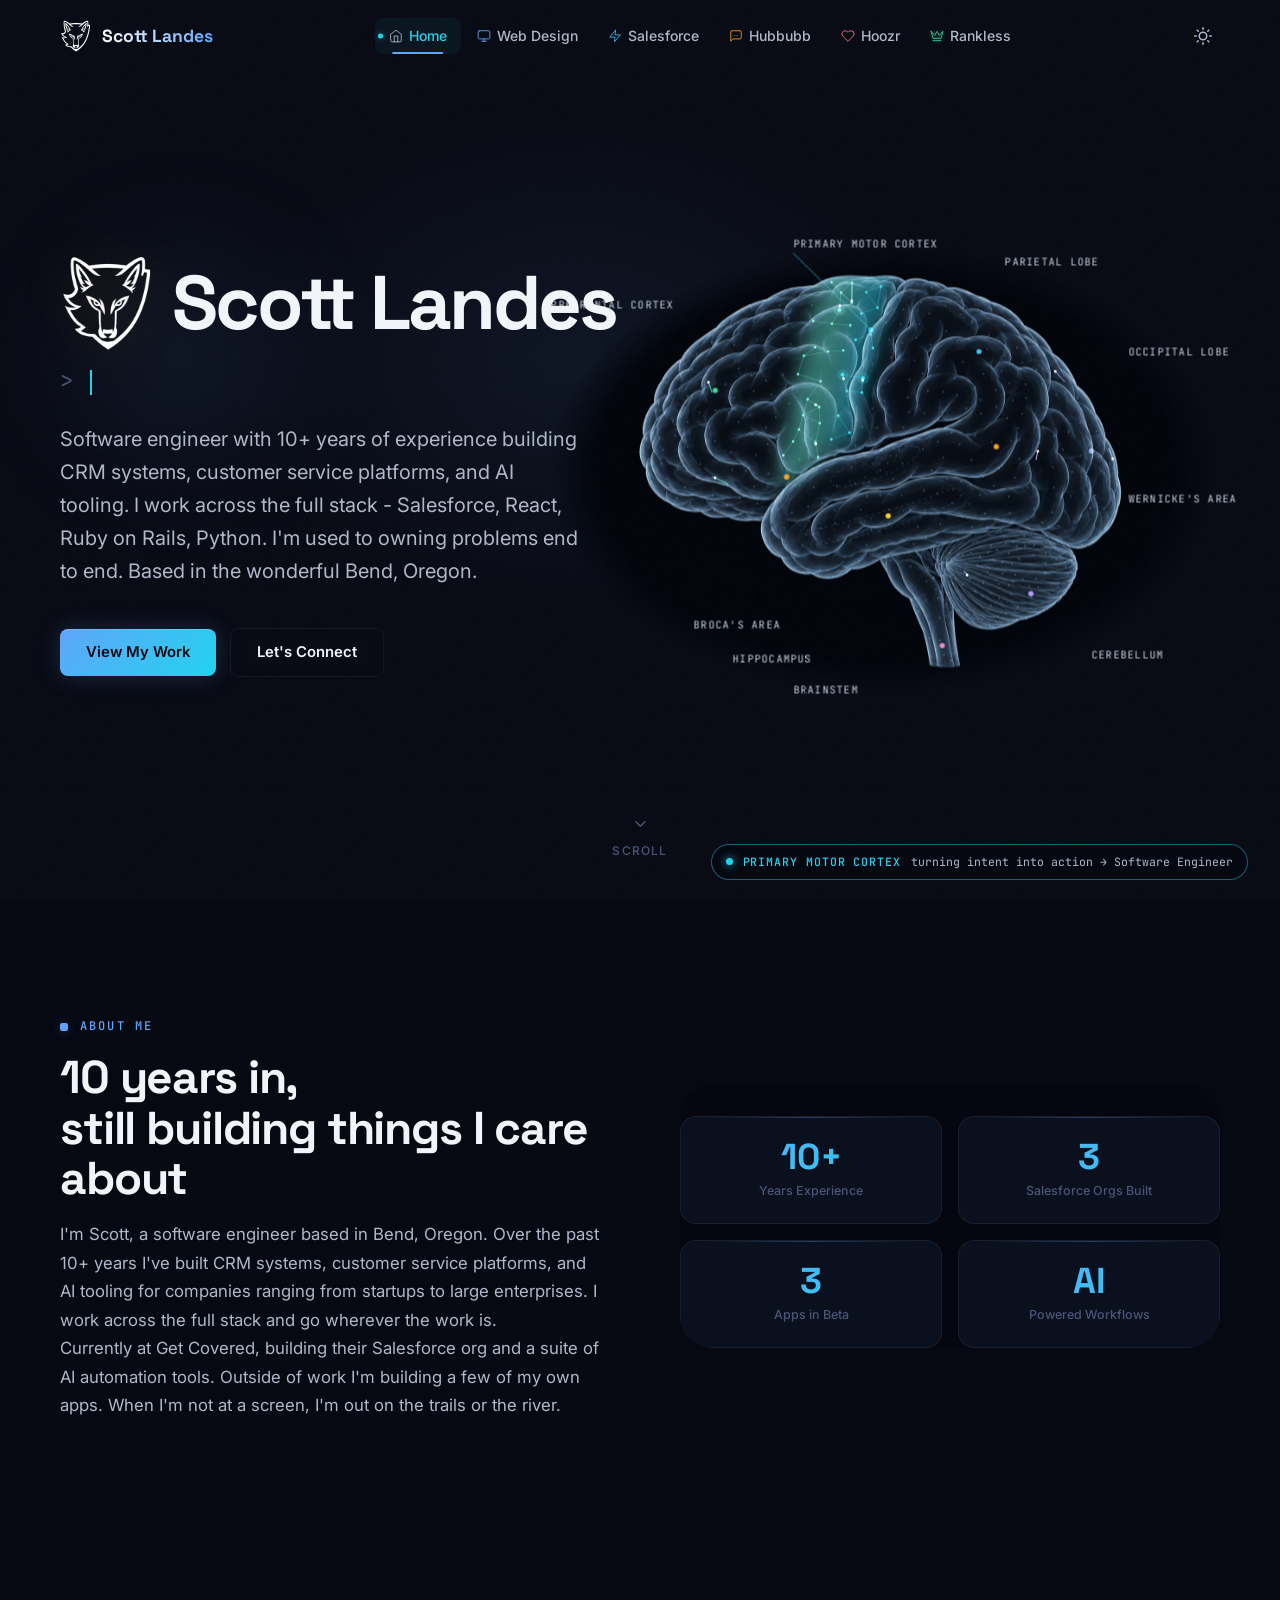
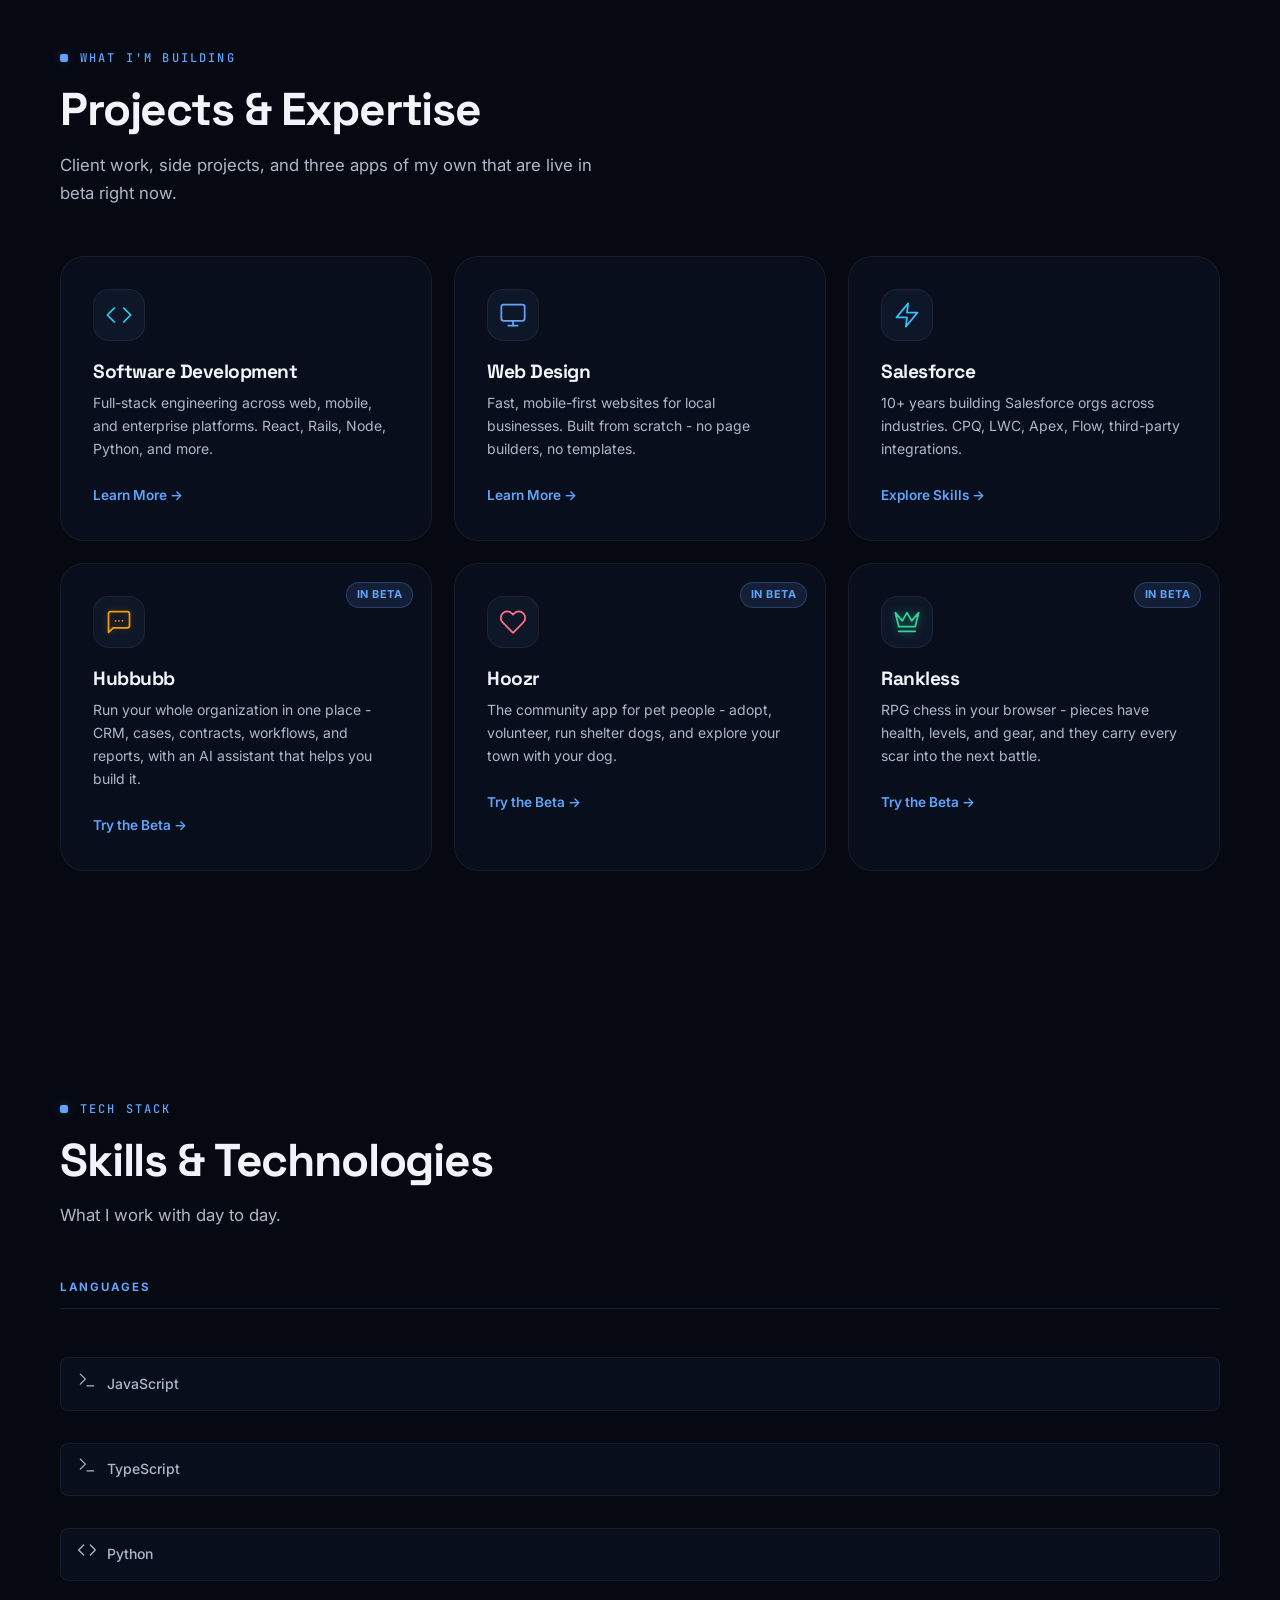
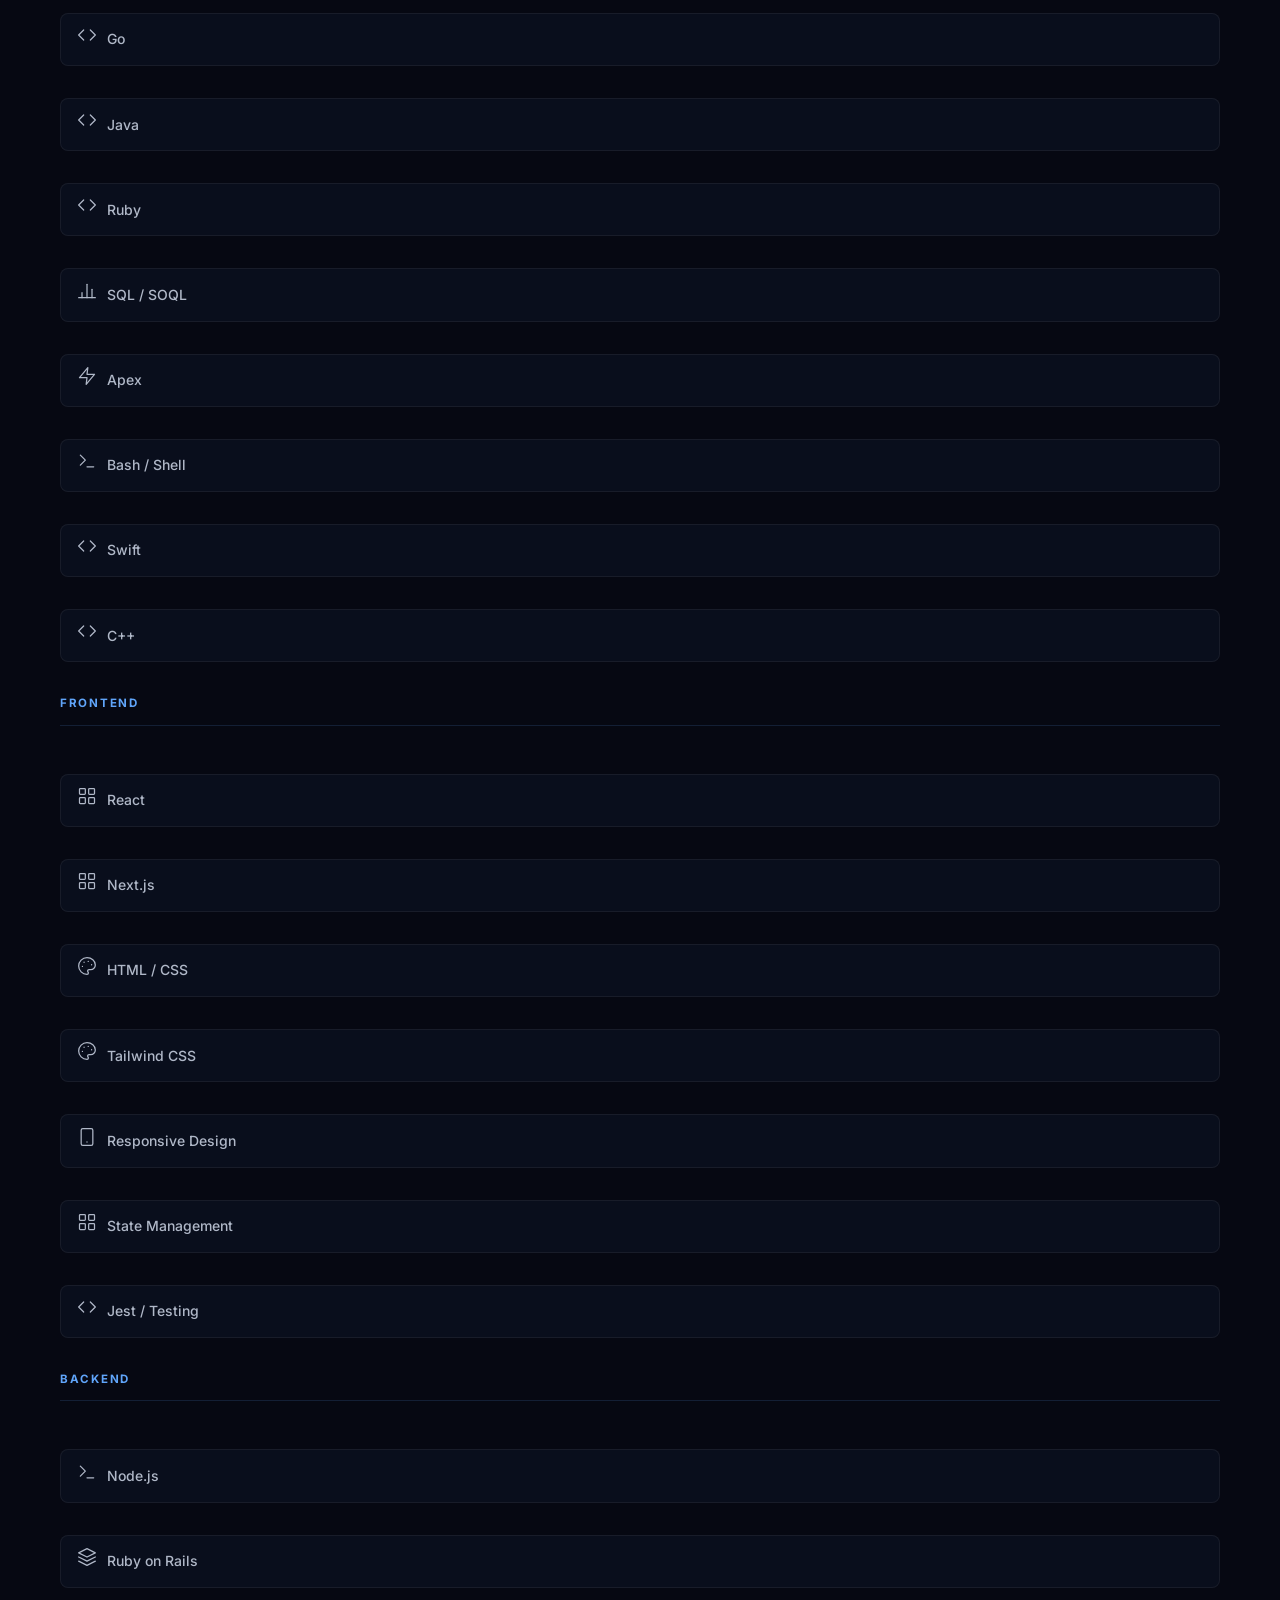
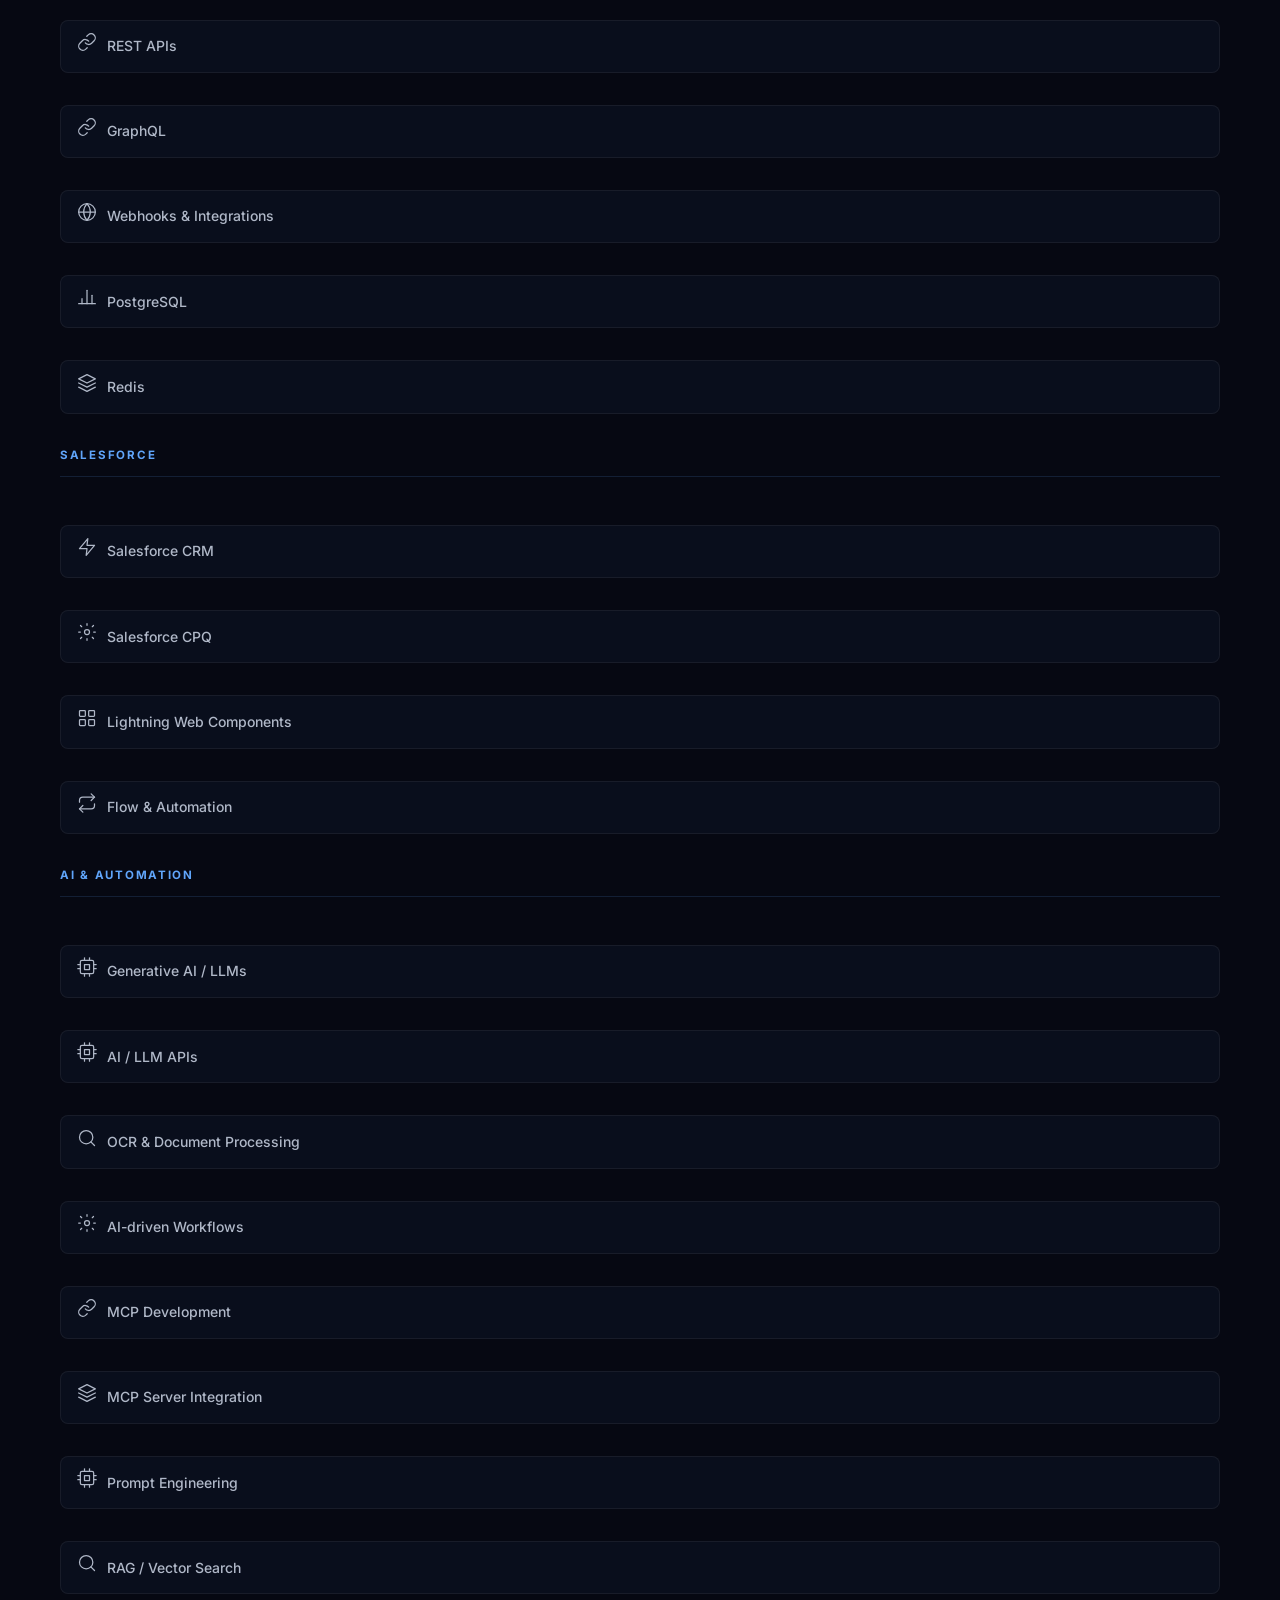
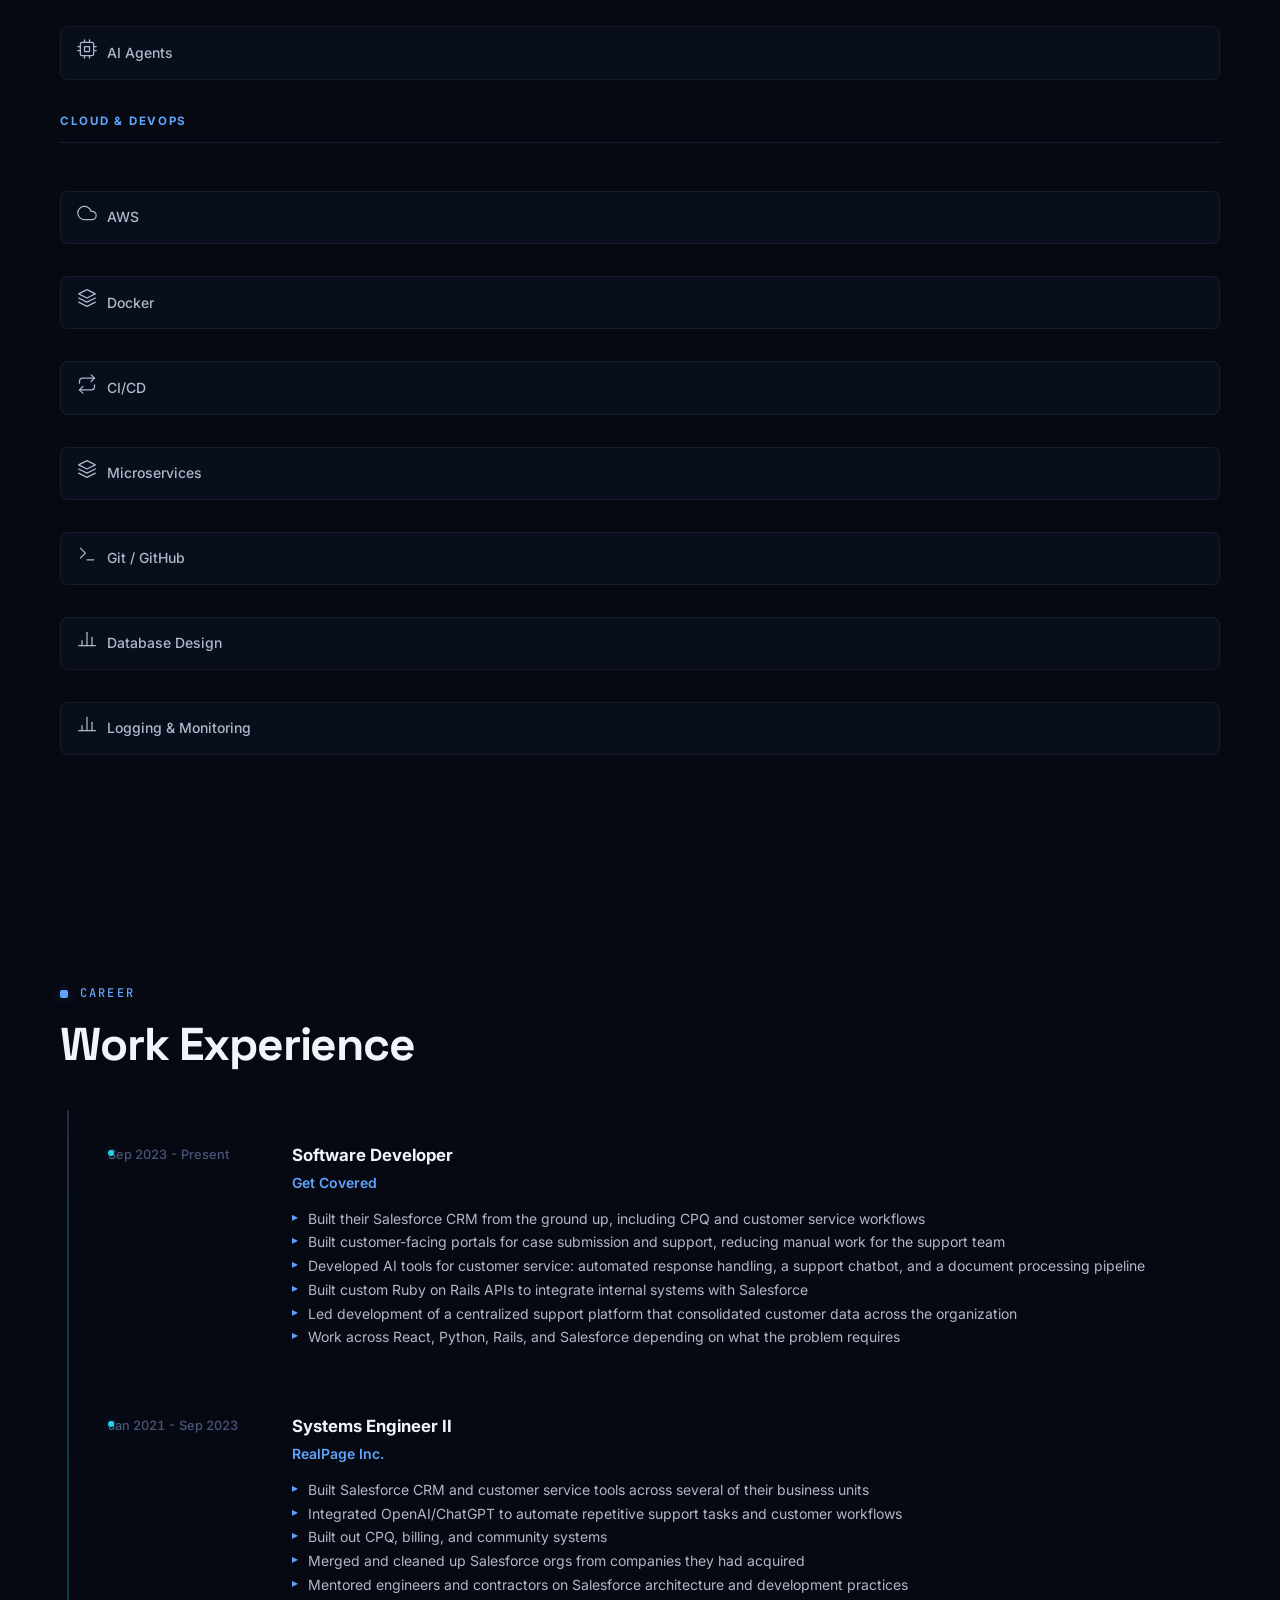
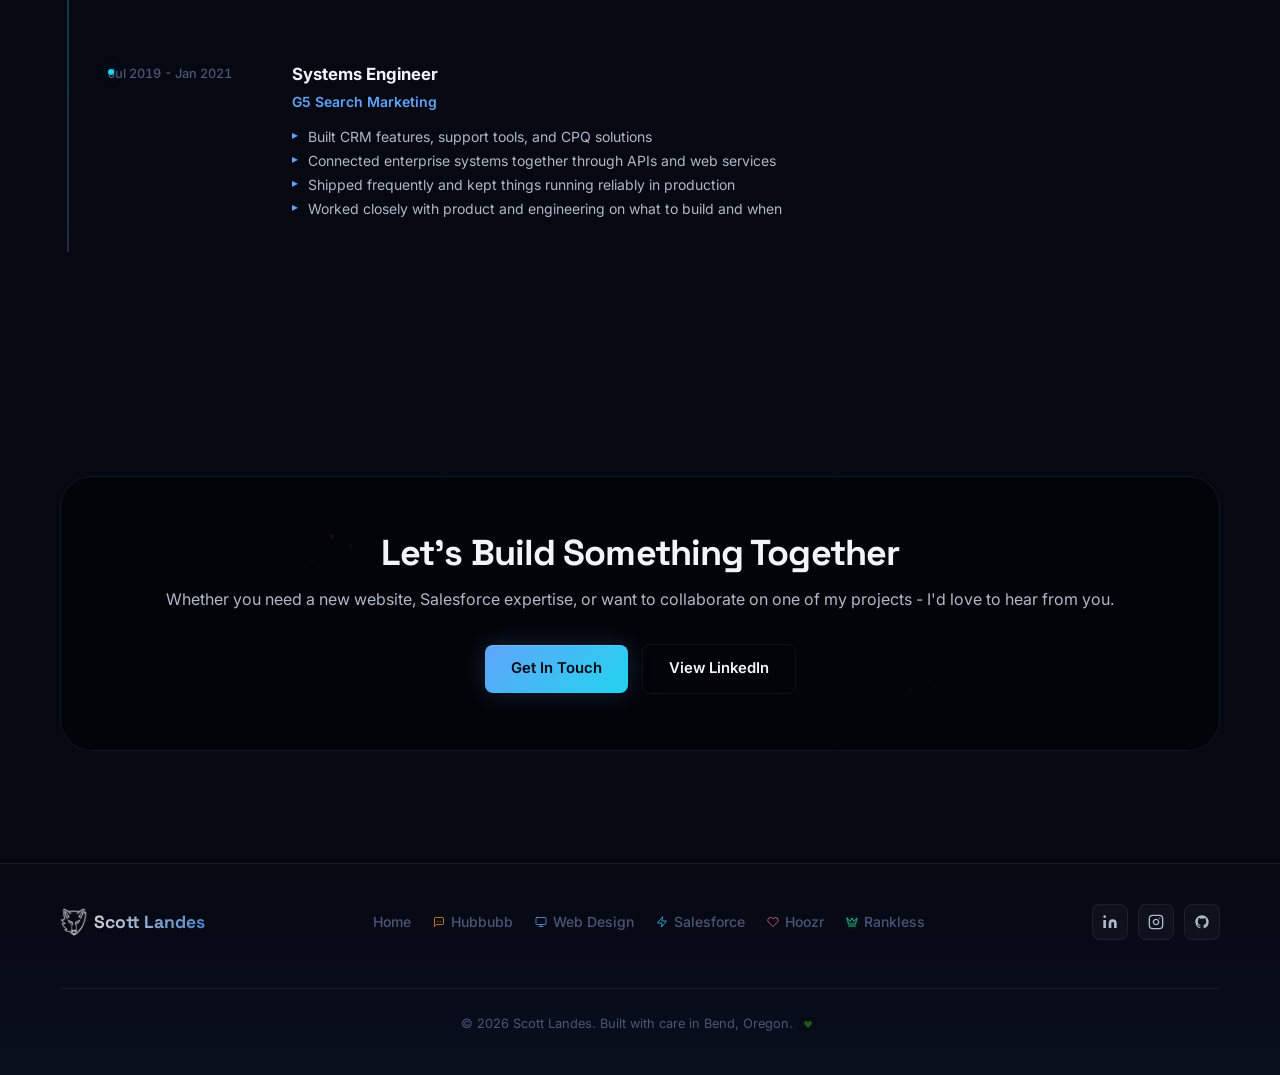
==== commit 8ecb4107: "Remove the "Available for Projects" hero badge" ====
--- a/index.html
+++ b/index.html
@@ -152,11 +152,6 @@
         <div class="hero__content">
           <!-- Soft glow behind name -->
           <div class="hero__glow" aria-hidden="true"></div>
-          <div class="hero__badge reveal">
-            <span class="hero__badge-dot"></span>
-            Available for Projects
-          </div>
-
           <h1 class="hero__title reveal reveal-d1">
             <span class="hero__name-row">
               <img src="images/icons/icon-logo.png" data-logo-light="images/icons/icon-logo.png" data-logo-dark="images/icons/icon-logo-dark.png" alt="" class="hero__logo" width="96" height="96">
--- a/css/styles.css
+++ b/css/styles.css
@@ -374,35 +374,6 @@
 @keyframes cursor-blink {
   0%,100% { opacity: 1; }
   50% { opacity: 0; }
-}
-
-.hero__badge {
-  display: inline-flex;
-  align-items: center;
-  gap: 0.5rem;
-  padding: 0.4rem 1rem;
-  border-radius: 100px;
-  border: 1px solid rgba(96,165,250,0.3);
-  background: rgba(96,165,250,0.08);
-  color: var(--ice-blue);
-  font-size: 0.8rem;
-  font-weight: 600;
-  margin-bottom: 1.75rem;
-  backdrop-filter: blur(8px);
-}
-
-.hero__badge-dot {
-  width: 6px;
-  height: 6px;
-  border-radius: 50%;
-  background: #22c55e;
-  box-shadow: 0 0 8px rgba(34,197,94,0.5);
-  animation: dot-pulse 2.2s ease-in-out infinite;
-}
-
-@keyframes dot-pulse {
-  0%,100% { opacity:1; transform:scale(1); }
-  50%      { opacity:.4; transform:scale(.7); }
 }
 
 .hero__name-row {
@@ -1239,6 +1210,13 @@
 .cta-banner__desc  { font-size: 1rem; color: var(--text-2); margin-bottom: 2rem; }
 .cta-banner .hero__actions { justify-content: center; align-items: center; }
 
+/* Light mode: the dark gradient art and overlay would leave dark text on dark */
+[data-theme="light"] .cta-banner {
+  background: linear-gradient(135deg, #eff6ff 0%, #f0f9ff 50%, #ecfeff 100%);
+  border-color: rgba(37,99,235,0.18);
+}
+[data-theme="light"] .cta-banner::before { background: radial-gradient(ellipse at 50% 0%, rgba(96,165,250,0.22), transparent 70%); }
+
 /* ---- Scroll Reveal --------------------------------------- */
 /* Base reveal — upward motion */
 .reveal {
@@ -1381,7 +1359,6 @@
   .hero__logo     { width: 64px !important; height: 64px !important; filter: none !important; }
   .hero__glow { width: 200px; height: 200px; left: -20px; top: -40px; opacity: 0; }
   .hero__scroll { bottom: calc(2.5rem - 10px); }
-  .hero__badge  { margin-bottom: 1.25rem; font-size: 0.75rem; padding: 0.3rem 0.75rem; }
   .hero__subtitle { margin-bottom: 1.5rem; font-size: 0.95rem; }
   .hero__actions { flex-direction: column; align-items: stretch; }
   .hero__actions .btn { width: 100%; justify-content: center; }
@@ -1396,7 +1373,6 @@
   .hero__name-row { gap: 0.75rem; }
   .hero__logo     { width: 76px !important; height: 76px !important; }
   .hero__glow { width: 240px; height: 240px; opacity: 0.3; }
-  .hero__badge  { margin-bottom: 1rem; font-size: 0.75rem; padding: 0.3rem 0.75rem; }
   .hero__subtitle { margin-bottom: 1.5rem; }
 }
 
@@ -1468,12 +1444,7 @@
 
 [data-theme="light"] .hero__glow { opacity: 0.4; }
 
-[data-theme="light"] .hero__badge {
-  border-color: rgba(217,119,6,0.3);
-  background: rgba(245,158,11,0.08);
-}
-
-/* ---- Ice-blue tones for light mode atmosphere */
+[data-theme="light"] /* ---- Ice-blue tones for light mode atmosphere */
 [data-theme="light"] .page-bg {
   background:
     radial-gradient(ellipse 70% 60% at 5%  25%,  rgba(96,165,250,0.08) 0%, transparent 55%),
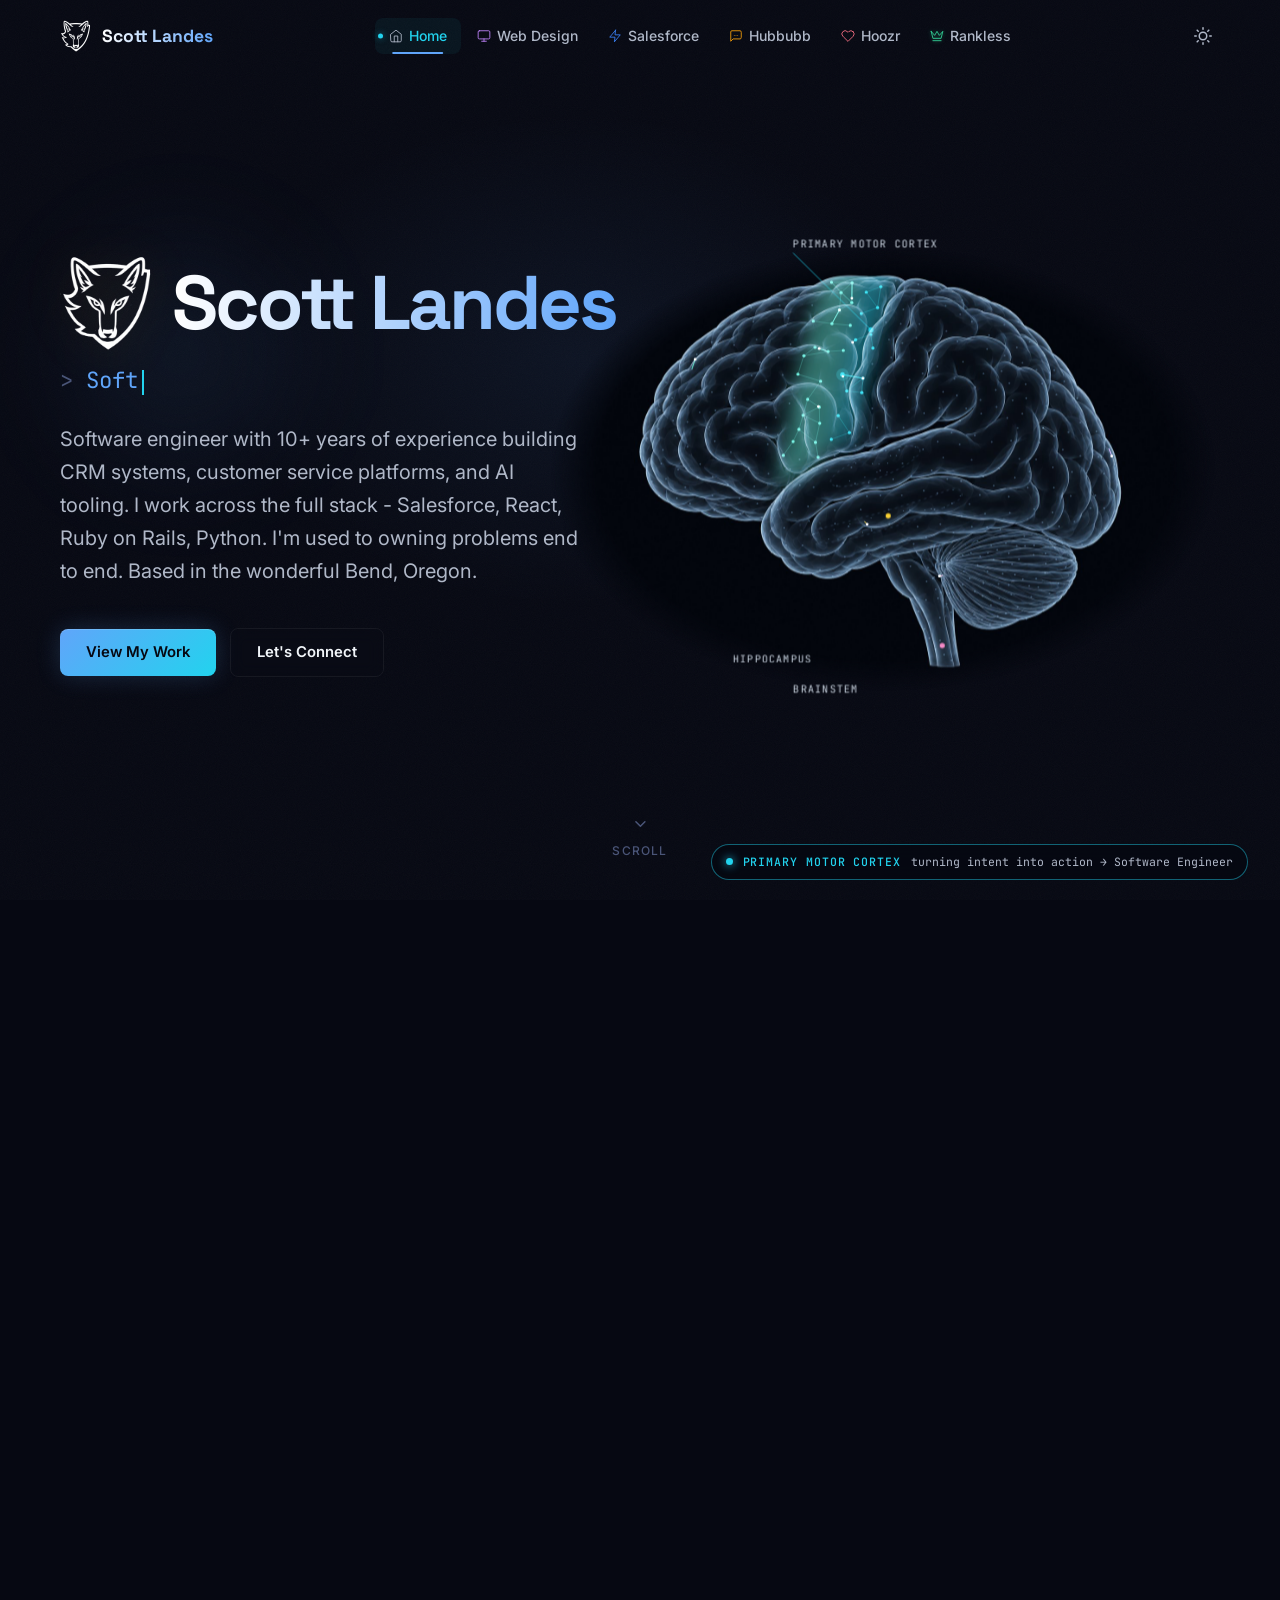
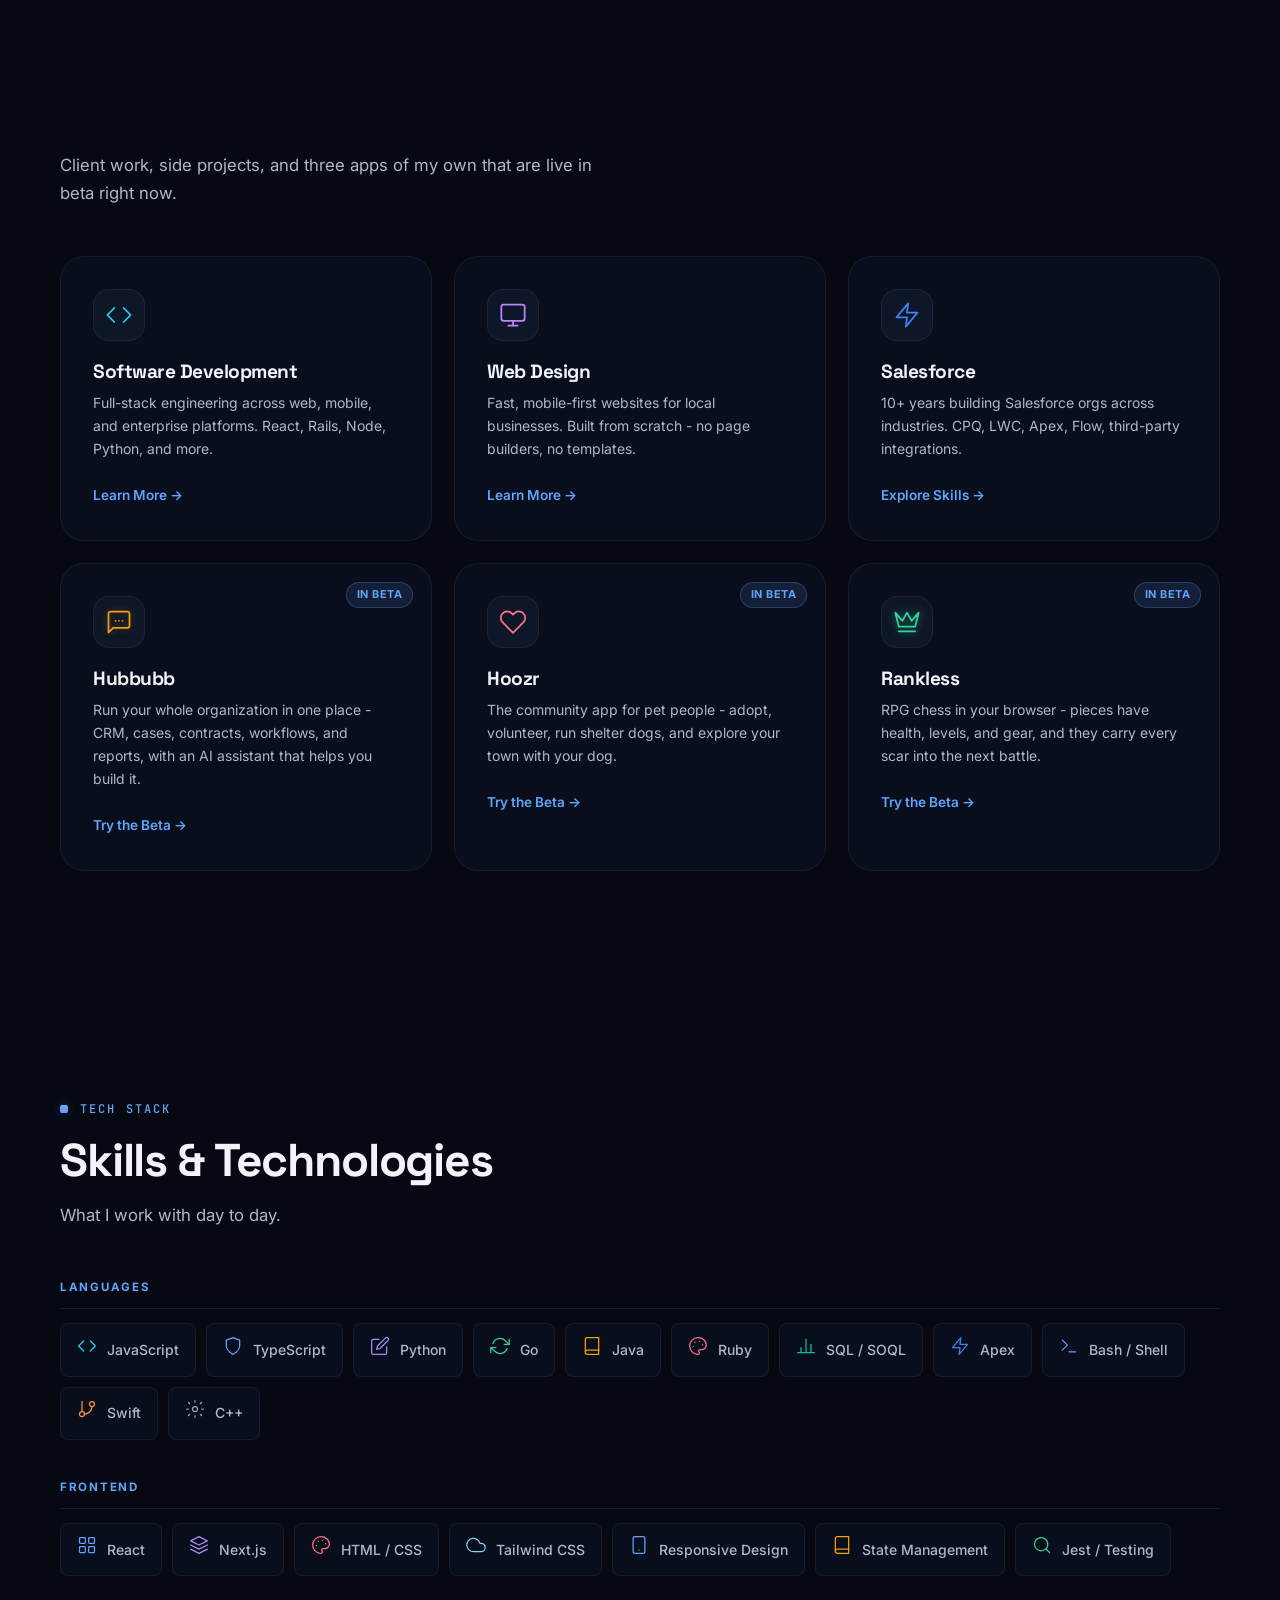
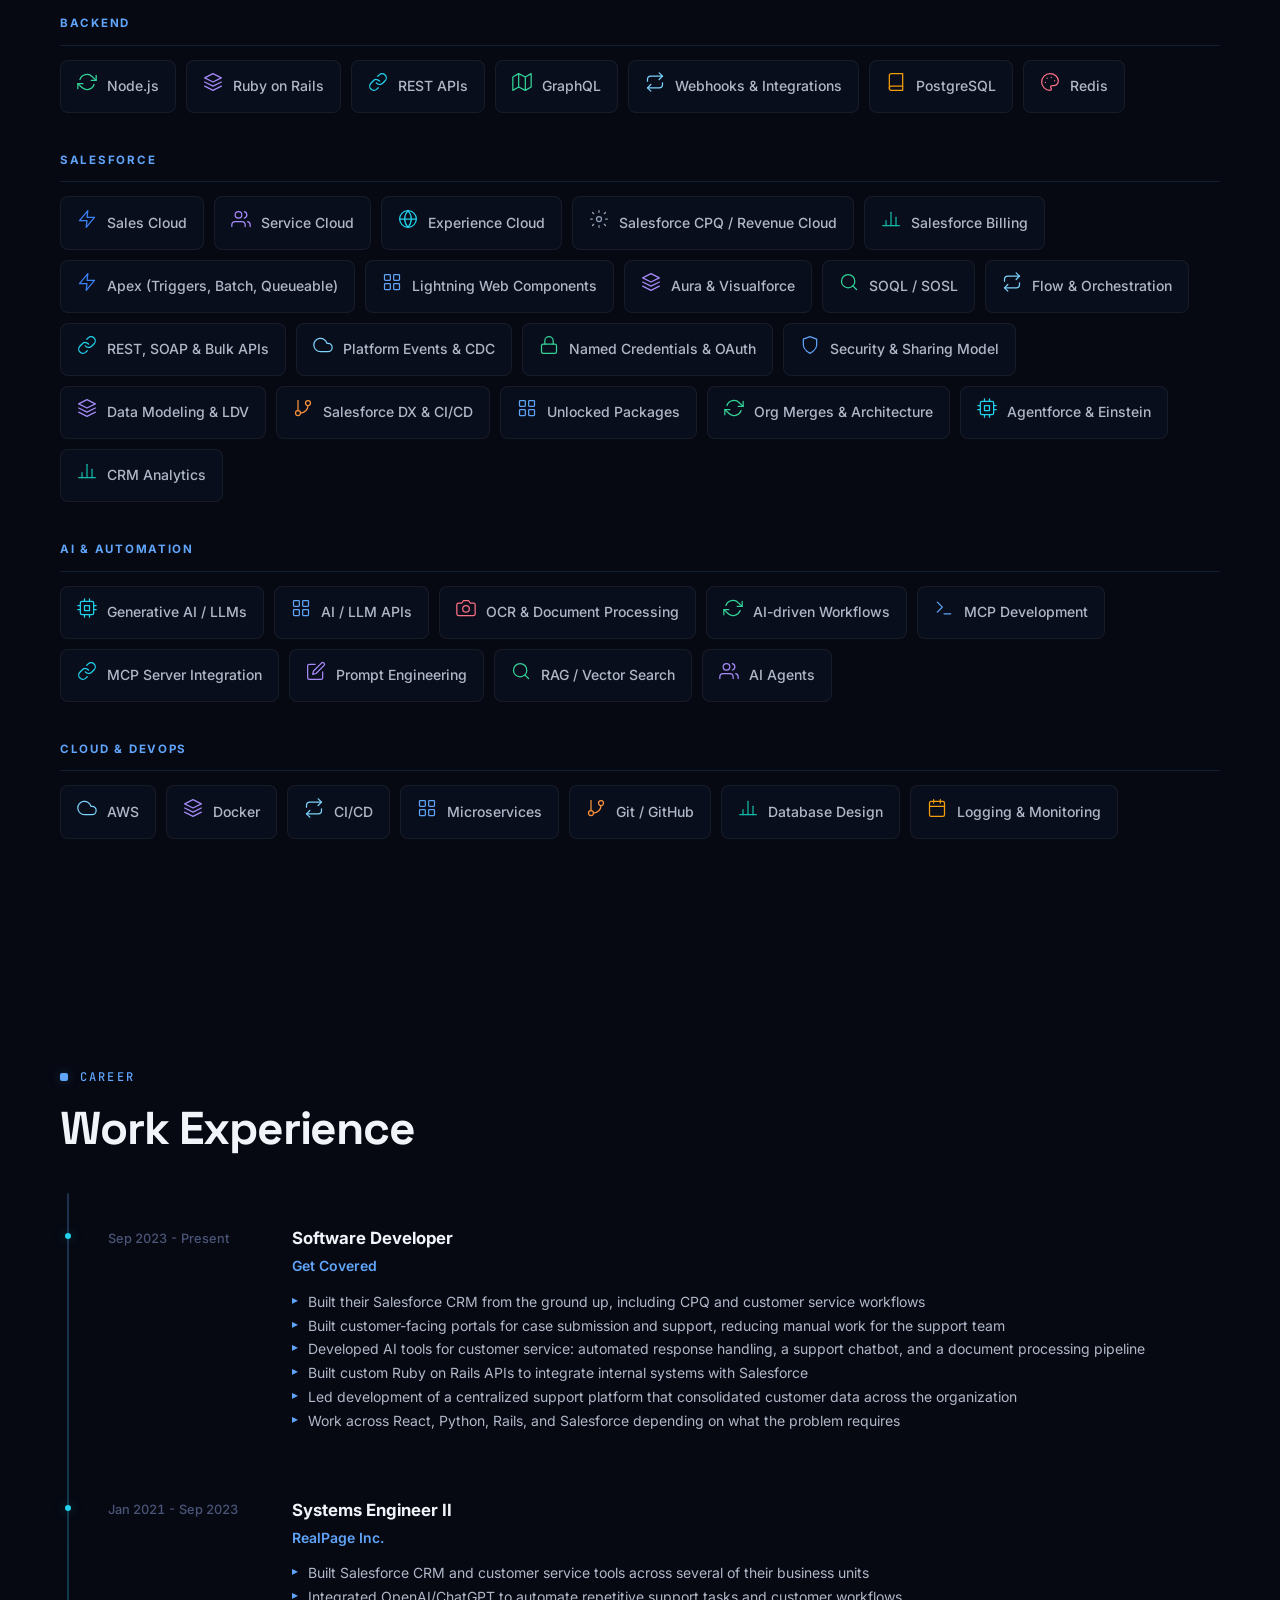
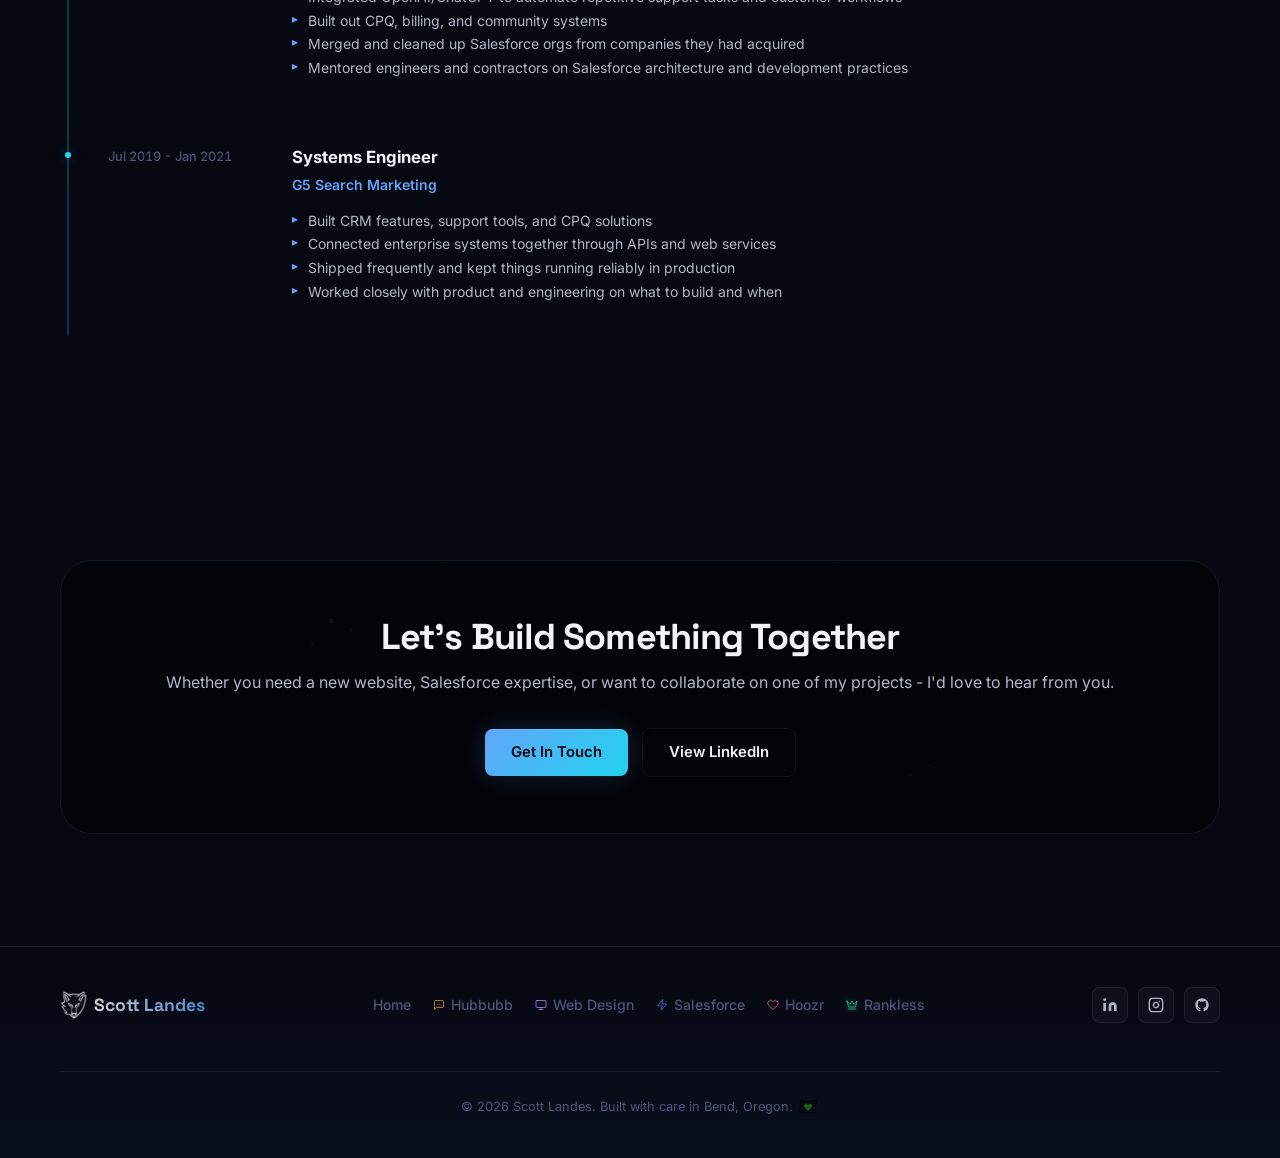
==== commit ba61f8db: "Expand Salesforce skills and recolor icons - Homepage: 20 Salesforce skills; skill chips wrap under " ====
--- a/index.html
+++ b/index.html
@@ -323,243 +323,348 @@
           <!-- Languages -->
           <p class="skill-category reveal" data-brain="language" data-brain-note="Languages">Languages</p>
           <div class="skill-chip reveal">
-            <span class="skill-chip__icon" aria-hidden="true"><svg width="20" height="20" viewBox="0 0 24 24" fill="none" stroke="currentColor" stroke-width="1.5" stroke-linecap="round" stroke-linejoin="round">
-  <polyline points="4 17 10 11 4 5"/>
-  <line x1="12" y1="19" x2="20" y2="19"/>
-</svg></span>
-            JavaScript
-          </div>
-          <div class="skill-chip reveal reveal-d1">
-            <span class="skill-chip__icon" aria-hidden="true"><svg width="20" height="20" viewBox="0 0 24 24" fill="none" stroke="currentColor" stroke-width="1.5" stroke-linecap="round" stroke-linejoin="round">
-  <polyline points="4 17 10 11 4 5"/>
-  <line x1="12" y1="19" x2="20" y2="19"/>
-</svg></span>
-            TypeScript
-          </div>
-          <div class="skill-chip reveal reveal-d2">
-            <span class="skill-chip__icon" aria-hidden="true"><svg width="20" height="20" viewBox="0 0 24 24" fill="none" stroke="currentColor" stroke-width="1.5" stroke-linecap="round" stroke-linejoin="round">
+            <span class="skill-chip__icon" aria-hidden="true"><svg class="ic-code" width="20" height="20" viewBox="0 0 24 24" fill="none" stroke="currentColor" stroke-width="1.5" stroke-linecap="round" stroke-linejoin="round">
   <polyline points="16 18 22 12 16 6"/>
   <polyline points="8 6 2 12 8 18"/>
 </svg></span>
+            JavaScript
+          </div>
+          <div class="skill-chip reveal reveal-d1">
+            <span class="skill-chip__icon" aria-hidden="true"><svg class="ic-shield" width="20" height="20" viewBox="0 0 24 24" fill="none" stroke="currentColor" stroke-width="1.5" stroke-linecap="round" stroke-linejoin="round">
+  <path d="M12 22s8-4 8-10V5l-8-3-8 3v7c0 6 8 10 8 10z"/>
+</svg></span>
+            TypeScript
+          </div>
+          <div class="skill-chip reveal reveal-d2">
+            <span class="skill-chip__icon" aria-hidden="true"><svg class="ic-pen" width="20" height="20" viewBox="0 0 24 24" fill="none" stroke="currentColor" stroke-width="1.5" stroke-linecap="round" stroke-linejoin="round">
+  <path d="M11 4H4a2 2 0 0 0-2 2v14a2 2 0 0 0 2 2h14a2 2 0 0 0 2-2v-7"/>
+  <path d="M18.5 2.5a2.121 2.121 0 0 1 3 3L12 15l-4 1 1-4 9.5-9.5z"/>
+</svg></span>
             Python
           </div>
           <div class="skill-chip reveal reveal-d3">
-            <span class="skill-chip__icon" aria-hidden="true"><svg width="20" height="20" viewBox="0 0 24 24" fill="none" stroke="currentColor" stroke-width="1.5" stroke-linecap="round" stroke-linejoin="round">
-  <polyline points="16 18 22 12 16 6"/>
-  <polyline points="8 6 2 12 8 18"/>
+            <span class="skill-chip__icon" aria-hidden="true"><svg class="ic-agile" width="20" height="20" viewBox="0 0 24 24" fill="none" stroke="currentColor" stroke-width="1.5" stroke-linecap="round" stroke-linejoin="round">
+  <polyline points="23 4 23 10 17 10"/>
+  <polyline points="1 20 1 14 7 14"/>
+  <path d="M3.51 9a9 9 0 0 1 14.85-3.36L23 10M1 14l4.64 4.36A9 9 0 0 0 20.49 15"/>
 </svg></span>
             Go
           </div>
           <div class="skill-chip reveal reveal-d4">
-            <span class="skill-chip__icon" aria-hidden="true"><svg width="20" height="20" viewBox="0 0 24 24" fill="none" stroke="currentColor" stroke-width="1.5" stroke-linecap="round" stroke-linejoin="round">
-  <polyline points="16 18 22 12 16 6"/>
-  <polyline points="8 6 2 12 8 18"/>
+            <span class="skill-chip__icon" aria-hidden="true"><svg class="ic-book" width="20" height="20" viewBox="0 0 24 24" fill="none" stroke="currentColor" stroke-width="1.5" stroke-linecap="round" stroke-linejoin="round">
+  <path d="M4 19.5A2.5 2.5 0 0 1 6.5 17H20"/>
+  <path d="M6.5 2H20v20H6.5A2.5 2.5 0 0 1 4 19.5v-15A2.5 2.5 0 0 1 6.5 2z"/>
 </svg></span>
             Java
           </div>
           <div class="skill-chip reveal reveal-d5">
-            <span class="skill-chip__icon" aria-hidden="true"><svg width="20" height="20" viewBox="0 0 24 24" fill="none" stroke="currentColor" stroke-width="1.5" stroke-linecap="round" stroke-linejoin="round">
-  <polyline points="16 18 22 12 16 6"/>
-  <polyline points="8 6 2 12 8 18"/>
-</svg></span>
-            Ruby
-          </div>
-          <div class="skill-chip reveal reveal-d1">
-            <span class="skill-chip__icon" aria-hidden="true"><svg width="20" height="20" viewBox="0 0 24 24" fill="none" stroke="currentColor" stroke-width="1.5" stroke-linecap="round" stroke-linejoin="round">
-  <line x1="18" y1="20" x2="18" y2="10"/>
-  <line x1="12" y1="20" x2="12" y2="4"/>
-  <line x1="6" y1="20" x2="6" y2="14"/>
-  <line x1="2" y1="20" x2="22" y2="20"/>
-</svg></span>
-            SQL / SOQL
-          </div>
-          <div class="skill-chip reveal reveal-d2">
-            <span class="skill-chip__icon" aria-hidden="true"><svg width="20" height="20" viewBox="0 0 24 24" fill="none" stroke="currentColor" stroke-width="1.5" stroke-linecap="round" stroke-linejoin="round">
-  <polygon points="13 2 3 14 12 14 11 22 21 10 12 10 13 2"/>
-</svg></span>
-            Apex
-          </div>
-          <div class="skill-chip reveal reveal-d3">
-            <span class="skill-chip__icon" aria-hidden="true"><svg width="20" height="20" viewBox="0 0 24 24" fill="none" stroke="currentColor" stroke-width="1.5" stroke-linecap="round" stroke-linejoin="round">
-  <polyline points="4 17 10 11 4 5"/>
-  <line x1="12" y1="19" x2="20" y2="19"/>
-</svg></span>
-            Bash / Shell
-          </div>
-          <div class="skill-chip reveal reveal-d4">
-            <span class="skill-chip__icon" aria-hidden="true"><svg width="20" height="20" viewBox="0 0 24 24" fill="none" stroke="currentColor" stroke-width="1.5" stroke-linecap="round" stroke-linejoin="round">
-  <polyline points="16 18 22 12 16 6"/>
-  <polyline points="8 6 2 12 8 18"/>
-</svg></span>
-            Swift
-          </div>
-          <div class="skill-chip reveal reveal-d5">
-            <span class="skill-chip__icon" aria-hidden="true"><svg width="20" height="20" viewBox="0 0 24 24" fill="none" stroke="currentColor" stroke-width="1.5" stroke-linecap="round" stroke-linejoin="round">
-  <polyline points="16 18 22 12 16 6"/>
-  <polyline points="8 6 2 12 8 18"/>
-</svg></span>
-            C++
-          </div>
-
-          <!-- Frontend -->
-          <p class="skill-category reveal" data-brain="occipital" data-brain-note="Frontend">Frontend</p>
-          <div class="skill-chip reveal">
-            <span class="skill-chip__icon" aria-hidden="true"><svg width="20" height="20" viewBox="0 0 24 24" fill="none" stroke="currentColor" stroke-width="1.5" stroke-linecap="round" stroke-linejoin="round">
-  <rect x="3" y="3" width="7" height="7" rx="1"/>
-  <rect x="14" y="3" width="7" height="7" rx="1"/>
-  <rect x="14" y="14" width="7" height="7" rx="1"/>
-  <rect x="3" y="14" width="7" height="7" rx="1"/>
-</svg></span>
-            React
-          </div>
-          <div class="skill-chip reveal reveal-d1">
-            <span class="skill-chip__icon" aria-hidden="true"><svg width="20" height="20" viewBox="0 0 24 24" fill="none" stroke="currentColor" stroke-width="1.5" stroke-linecap="round" stroke-linejoin="round">
-  <rect x="3" y="3" width="7" height="7" rx="1"/>
-  <rect x="14" y="3" width="7" height="7" rx="1"/>
-  <rect x="14" y="14" width="7" height="7" rx="1"/>
-  <rect x="3" y="14" width="7" height="7" rx="1"/>
-</svg></span>
-            Next.js
-          </div>
-          <div class="skill-chip reveal reveal-d2">
-            <span class="skill-chip__icon" aria-hidden="true"><svg width="20" height="20" viewBox="0 0 24 24" fill="none" stroke="currentColor" stroke-width="1.5" stroke-linecap="round" stroke-linejoin="round">
+            <span class="skill-chip__icon" aria-hidden="true"><svg class="ic-palette" width="20" height="20" viewBox="0 0 24 24" fill="none" stroke="currentColor" stroke-width="1.5" stroke-linecap="round" stroke-linejoin="round">
   <circle cx="13.5" cy="6.5" r="0.8" fill="currentColor" stroke="none"/>
   <circle cx="17.5" cy="10.5" r="0.8" fill="currentColor" stroke="none"/>
   <circle cx="8.5" cy="7.5" r="0.8" fill="currentColor" stroke="none"/>
   <circle cx="6.5" cy="12.5" r="0.8" fill="currentColor" stroke="none"/>
   <path d="M12 2C6.5 2 2 6.5 2 12s4.5 10 10 10c.926 0 1.648-.746 1.648-1.688 0-.437-.18-.835-.437-1.125-.29-.289-.438-.652-.438-1.125a1.64 1.64 0 0 1 1.668-1.668h1.996c3.051 0 5.555-2.503 5.555-5.554C21.965 6.012 17.461 2 12 2z"/>
 </svg></span>
-            HTML / CSS
+            Ruby
+          </div>
+          <div class="skill-chip reveal reveal-d1">
+            <span class="skill-chip__icon" aria-hidden="true"><svg class="ic-chart" width="20" height="20" viewBox="0 0 24 24" fill="none" stroke="currentColor" stroke-width="1.5" stroke-linecap="round" stroke-linejoin="round">
+  <line x1="18" y1="20" x2="18" y2="10"/>
+  <line x1="12" y1="20" x2="12" y2="4"/>
+  <line x1="6" y1="20" x2="6" y2="14"/>
+  <line x1="2" y1="20" x2="22" y2="20"/>
+</svg></span>
+            SQL / SOQL
+          </div>
+          <div class="skill-chip reveal reveal-d2">
+            <span class="skill-chip__icon" aria-hidden="true"><svg class="ic-salesforce" width="20" height="20" viewBox="0 0 24 24" fill="none" stroke="currentColor" stroke-width="1.5" stroke-linecap="round" stroke-linejoin="round">
+  <polygon points="13 2 3 14 12 14 11 22 21 10 12 10 13 2"/>
+</svg></span>
+            Apex
           </div>
           <div class="skill-chip reveal reveal-d3">
-            <span class="skill-chip__icon" aria-hidden="true"><svg width="20" height="20" viewBox="0 0 24 24" fill="none" stroke="currentColor" stroke-width="1.5" stroke-linecap="round" stroke-linejoin="round">
+            <span class="skill-chip__icon" aria-hidden="true"><svg class="ic-terminal" width="20" height="20" viewBox="0 0 24 24" fill="none" stroke="currentColor" stroke-width="1.5" stroke-linecap="round" stroke-linejoin="round">
+  <polyline points="4 17 10 11 4 5"/>
+  <line x1="12" y1="19" x2="20" y2="19"/>
+</svg></span>
+            Bash / Shell
+          </div>
+          <div class="skill-chip reveal reveal-d4">
+            <span class="skill-chip__icon" aria-hidden="true"><svg class="ic-git" width="20" height="20" viewBox="0 0 24 24" fill="none" stroke="currentColor" stroke-width="1.5" stroke-linecap="round" stroke-linejoin="round">
+  <line x1="6" y1="3" x2="6" y2="15"/>
+  <circle cx="18" cy="6" r="3"/>
+  <circle cx="6" cy="18" r="3"/>
+  <path d="M18 9a9 9 0 0 1-9 9"/>
+</svg></span>
+            Swift
+          </div>
+          <div class="skill-chip reveal reveal-d5">
+            <span class="skill-chip__icon" aria-hidden="true"><svg class="ic-settings" width="20" height="20" viewBox="0 0 24 24" fill="none" stroke="currentColor" stroke-width="1.5" stroke-linecap="round" stroke-linejoin="round">
+  <circle cx="12" cy="12" r="3"/>
+  <path d="M12 2v2M12 20v2M4.22 4.22l1.42 1.42M18.36 18.36l1.42 1.42M2 12h2M20 12h2M4.22 19.78l1.42-1.42M18.36 5.64l1.42-1.42"/>
+</svg></span>
+            C++
+          </div>
+
+          <!-- Frontend -->
+          <p class="skill-category reveal" data-brain="occipital" data-brain-note="Frontend">Frontend</p>
+          <div class="skill-chip reveal">
+            <span class="skill-chip__icon" aria-hidden="true"><svg class="ic-component" width="20" height="20" viewBox="0 0 24 24" fill="none" stroke="currentColor" stroke-width="1.5" stroke-linecap="round" stroke-linejoin="round">
+  <rect x="3" y="3" width="7" height="7" rx="1"/>
+  <rect x="14" y="3" width="7" height="7" rx="1"/>
+  <rect x="14" y="14" width="7" height="7" rx="1"/>
+  <rect x="3" y="14" width="7" height="7" rx="1"/>
+</svg></span>
+            React
+          </div>
+          <div class="skill-chip reveal reveal-d1">
+            <span class="skill-chip__icon" aria-hidden="true"><svg class="ic-layers" width="20" height="20" viewBox="0 0 24 24" fill="none" stroke="currentColor" stroke-width="1.5" stroke-linecap="round" stroke-linejoin="round">
+  <polygon points="12 2 2 7 12 12 22 7 12 2"/>
+  <polyline points="2 17 12 22 22 17"/>
+  <polyline points="2 12 12 17 22 12"/>
+</svg></span>
+            Next.js
+          </div>
+          <div class="skill-chip reveal reveal-d2">
+            <span class="skill-chip__icon" aria-hidden="true"><svg class="ic-palette" width="20" height="20" viewBox="0 0 24 24" fill="none" stroke="currentColor" stroke-width="1.5" stroke-linecap="round" stroke-linejoin="round">
   <circle cx="13.5" cy="6.5" r="0.8" fill="currentColor" stroke="none"/>
   <circle cx="17.5" cy="10.5" r="0.8" fill="currentColor" stroke="none"/>
   <circle cx="8.5" cy="7.5" r="0.8" fill="currentColor" stroke="none"/>
   <circle cx="6.5" cy="12.5" r="0.8" fill="currentColor" stroke="none"/>
   <path d="M12 2C6.5 2 2 6.5 2 12s4.5 10 10 10c.926 0 1.648-.746 1.648-1.688 0-.437-.18-.835-.437-1.125-.29-.289-.438-.652-.438-1.125a1.64 1.64 0 0 1 1.668-1.668h1.996c3.051 0 5.555-2.503 5.555-5.554C21.965 6.012 17.461 2 12 2z"/>
 </svg></span>
+            HTML / CSS
+          </div>
+          <div class="skill-chip reveal reveal-d3">
+            <span class="skill-chip__icon" aria-hidden="true"><svg class="ic-cloud" width="20" height="20" viewBox="0 0 24 24" fill="none" stroke="currentColor" stroke-width="1.5" stroke-linecap="round" stroke-linejoin="round">
+  <path d="M18 10h-1.26A8 8 0 1 0 9 20h9a5 5 0 0 0 0-10z"/>
+</svg></span>
             Tailwind CSS
           </div>
           <div class="skill-chip reveal reveal-d4">
-            <span class="skill-chip__icon" aria-hidden="true"><svg width="20" height="20" viewBox="0 0 24 24" fill="none" stroke="currentColor" stroke-width="1.5" stroke-linecap="round" stroke-linejoin="round">
+            <span class="skill-chip__icon" aria-hidden="true"><svg class="ic-responsive" width="20" height="20" viewBox="0 0 24 24" fill="none" stroke="currentColor" stroke-width="1.5" stroke-linecap="round" stroke-linejoin="round">
   <rect x="5" y="2" width="14" height="20" rx="2" ry="2"/>
   <circle cx="12" cy="18" r="0.8" fill="currentColor" stroke="none"/>
 </svg></span>
             Responsive Design
           </div>
           <div class="skill-chip reveal reveal-d5">
-            <span class="skill-chip__icon" aria-hidden="true"><svg width="20" height="20" viewBox="0 0 24 24" fill="none" stroke="currentColor" stroke-width="1.5" stroke-linecap="round" stroke-linejoin="round">
+            <span class="skill-chip__icon" aria-hidden="true"><svg class="ic-book" width="20" height="20" viewBox="0 0 24 24" fill="none" stroke="currentColor" stroke-width="1.5" stroke-linecap="round" stroke-linejoin="round">
+  <path d="M4 19.5A2.5 2.5 0 0 1 6.5 17H20"/>
+  <path d="M6.5 2H20v20H6.5A2.5 2.5 0 0 1 4 19.5v-15A2.5 2.5 0 0 1 6.5 2z"/>
+</svg></span>
+            State Management
+          </div>
+          <div class="skill-chip reveal reveal-d1">
+            <span class="skill-chip__icon" aria-hidden="true"><svg class="ic-search" width="20" height="20" viewBox="0 0 24 24" fill="none" stroke="currentColor" stroke-width="1.5" stroke-linecap="round" stroke-linejoin="round">
+  <circle cx="11" cy="11" r="8"/>
+  <line x1="21" y1="21" x2="16.65" y2="16.65"/>
+</svg></span>
+            Jest / Testing
+          </div>
+
+          <!-- Backend -->
+          <p class="skill-category reveal" data-brain="cerebellum" data-brain-note="Backend">Backend</p>
+          <div class="skill-chip reveal">
+            <span class="skill-chip__icon" aria-hidden="true"><svg class="ic-agile" width="20" height="20" viewBox="0 0 24 24" fill="none" stroke="currentColor" stroke-width="1.5" stroke-linecap="round" stroke-linejoin="round">
+  <polyline points="23 4 23 10 17 10"/>
+  <polyline points="1 20 1 14 7 14"/>
+  <path d="M3.51 9a9 9 0 0 1 14.85-3.36L23 10M1 14l4.64 4.36A9 9 0 0 0 20.49 15"/>
+</svg></span>
+            Node.js
+          </div>
+          <div class="skill-chip reveal reveal-d1">
+            <span class="skill-chip__icon" aria-hidden="true"><svg class="ic-layers" width="20" height="20" viewBox="0 0 24 24" fill="none" stroke="currentColor" stroke-width="1.5" stroke-linecap="round" stroke-linejoin="round">
+  <polygon points="12 2 2 7 12 12 22 7 12 2"/>
+  <polyline points="2 17 12 22 22 17"/>
+  <polyline points="2 12 12 17 22 12"/>
+</svg></span>
+            Ruby on Rails
+          </div>
+          <div class="skill-chip reveal reveal-d2">
+            <span class="skill-chip__icon" aria-hidden="true"><svg class="ic-link" width="20" height="20" viewBox="0 0 24 24" fill="none" stroke="currentColor" stroke-width="1.5" stroke-linecap="round" stroke-linejoin="round">
+  <path d="M10 13a5 5 0 0 0 7.54.54l3-3a5 5 0 0 0-7.07-7.07l-1.72 1.71"/>
+  <path d="M14 11a5 5 0 0 0-7.54-.54l-3 3a5 5 0 0 0 7.07 7.07l1.71-1.71"/>
+</svg></span>
+            REST APIs
+          </div>
+          <div class="skill-chip reveal reveal-d3">
+            <span class="skill-chip__icon" aria-hidden="true"><svg class="ic-map" width="20" height="20" viewBox="0 0 24 24" fill="none" stroke="currentColor" stroke-width="1.5" stroke-linecap="round" stroke-linejoin="round">
+  <polygon points="1 6 1 22 8 18 16 22 23 18 23 2 16 6 8 2 1 6"/>
+  <line x1="8" y1="2" x2="8" y2="18"/>
+  <line x1="16" y1="6" x2="16" y2="22"/>
+</svg></span>
+            GraphQL
+          </div>
+          <div class="skill-chip reveal reveal-d4">
+            <span class="skill-chip__icon" aria-hidden="true"><svg class="ic-refresh" width="20" height="20" viewBox="0 0 24 24" fill="none" stroke="currentColor" stroke-width="1.5" stroke-linecap="round" stroke-linejoin="round">
+  <polyline points="17 1 21 5 17 9"/>
+  <path d="M3 11V9a4 4 0 0 1 4-4h14"/>
+  <polyline points="7 23 3 19 7 15"/>
+  <path d="M21 13v2a4 4 0 0 1-4 4H3"/>
+</svg></span>
+            Webhooks &amp; Integrations
+          </div>
+          <div class="skill-chip reveal reveal-d5">
+            <span class="skill-chip__icon" aria-hidden="true"><svg class="ic-book" width="20" height="20" viewBox="0 0 24 24" fill="none" stroke="currentColor" stroke-width="1.5" stroke-linecap="round" stroke-linejoin="round">
+  <path d="M4 19.5A2.5 2.5 0 0 1 6.5 17H20"/>
+  <path d="M6.5 2H20v20H6.5A2.5 2.5 0 0 1 4 19.5v-15A2.5 2.5 0 0 1 6.5 2z"/>
+</svg></span>
+            PostgreSQL
+          </div>
+          <div class="skill-chip reveal reveal-d1">
+            <span class="skill-chip__icon" aria-hidden="true"><svg class="ic-palette" width="20" height="20" viewBox="0 0 24 24" fill="none" stroke="currentColor" stroke-width="1.5" stroke-linecap="round" stroke-linejoin="round">
+  <circle cx="13.5" cy="6.5" r="0.8" fill="currentColor" stroke="none"/>
+  <circle cx="17.5" cy="10.5" r="0.8" fill="currentColor" stroke="none"/>
+  <circle cx="8.5" cy="7.5" r="0.8" fill="currentColor" stroke="none"/>
+  <circle cx="6.5" cy="12.5" r="0.8" fill="currentColor" stroke="none"/>
+  <path d="M12 2C6.5 2 2 6.5 2 12s4.5 10 10 10c.926 0 1.648-.746 1.648-1.688 0-.437-.18-.835-.437-1.125-.29-.289-.438-.652-.438-1.125a1.64 1.64 0 0 1 1.668-1.668h1.996c3.051 0 5.555-2.503 5.555-5.554C21.965 6.012 17.461 2 12 2z"/>
+</svg></span>
+            Redis
+          </div>
+
+          <!-- Salesforce -->
+          <p class="skill-category reveal" data-brain="parietal" data-brain-note="Salesforce">Salesforce</p>
+          <div class="skill-chip reveal">
+            <span class="skill-chip__icon" aria-hidden="true"><svg class="ic-salesforce" width="20" height="20" viewBox="0 0 24 24" fill="none" stroke="currentColor" stroke-width="1.5" stroke-linecap="round" stroke-linejoin="round">
+  <polygon points="13 2 3 14 12 14 11 22 21 10 12 10 13 2"/>
+</svg></span>
+            Sales Cloud
+          </div>
+          <div class="skill-chip reveal reveal-d1">
+            <span class="skill-chip__icon" aria-hidden="true"><svg class="ic-users" width="20" height="20" viewBox="0 0 24 24" fill="none" stroke="currentColor" stroke-width="1.5" stroke-linecap="round" stroke-linejoin="round">
+  <path d="M17 21v-2a4 4 0 0 0-4-4H5a4 4 0 0 0-4 4v2"/>
+  <circle cx="9" cy="7" r="4"/>
+  <path d="M23 21v-2a4 4 0 0 0-3-3.87"/>
+  <path d="M16 3.13a4 4 0 0 1 0 7.75"/>
+</svg></span>
+            Service Cloud
+          </div>
+          <div class="skill-chip reveal reveal-d2">
+            <span class="skill-chip__icon" aria-hidden="true"><svg class="ic-globe" width="20" height="20" viewBox="0 0 24 24" fill="none" stroke="currentColor" stroke-width="1.5" stroke-linecap="round" stroke-linejoin="round">
+  <circle cx="12" cy="12" r="10"/>
+  <line x1="2" y1="12" x2="22" y2="12"/>
+  <path d="M12 2a15.3 15.3 0 0 1 4 10 15.3 15.3 0 0 1-4 10 15.3 15.3 0 0 1-4-10 15.3 15.3 0 0 1 4-10z"/>
+</svg></span>
+            Experience Cloud
+          </div>
+          <div class="skill-chip reveal reveal-d3">
+            <span class="skill-chip__icon" aria-hidden="true"><svg class="ic-settings" width="20" height="20" viewBox="0 0 24 24" fill="none" stroke="currentColor" stroke-width="1.5" stroke-linecap="round" stroke-linejoin="round">
+  <circle cx="12" cy="12" r="3"/>
+  <path d="M12 2v2M12 20v2M4.22 4.22l1.42 1.42M18.36 18.36l1.42 1.42M2 12h2M20 12h2M4.22 19.78l1.42-1.42M18.36 5.64l1.42-1.42"/>
+</svg></span>
+            Salesforce CPQ / Revenue Cloud
+          </div>
+          <div class="skill-chip reveal reveal-d4">
+            <span class="skill-chip__icon" aria-hidden="true"><svg class="ic-chart" width="20" height="20" viewBox="0 0 24 24" fill="none" stroke="currentColor" stroke-width="1.5" stroke-linecap="round" stroke-linejoin="round">
+  <line x1="18" y1="20" x2="18" y2="10"/>
+  <line x1="12" y1="20" x2="12" y2="4"/>
+  <line x1="6" y1="20" x2="6" y2="14"/>
+  <line x1="2" y1="20" x2="22" y2="20"/>
+</svg></span>
+            Salesforce Billing
+          </div>
+          <div class="skill-chip reveal reveal-d5">
+            <span class="skill-chip__icon" aria-hidden="true"><svg class="ic-salesforce" width="20" height="20" viewBox="0 0 24 24" fill="none" stroke="currentColor" stroke-width="1.5" stroke-linecap="round" stroke-linejoin="round">
+  <polygon points="13 2 3 14 12 14 11 22 21 10 12 10 13 2"/>
+</svg></span>
+            Apex (Triggers, Batch, Queueable)
+          </div>
+          <div class="skill-chip reveal">
+            <span class="skill-chip__icon" aria-hidden="true"><svg class="ic-component" width="20" height="20" viewBox="0 0 24 24" fill="none" stroke="currentColor" stroke-width="1.5" stroke-linecap="round" stroke-linejoin="round">
   <rect x="3" y="3" width="7" height="7" rx="1"/>
   <rect x="14" y="3" width="7" height="7" rx="1"/>
   <rect x="14" y="14" width="7" height="7" rx="1"/>
   <rect x="3" y="14" width="7" height="7" rx="1"/>
 </svg></span>
-            State Management
-          </div>
-          <div class="skill-chip reveal reveal-d1">
-            <span class="skill-chip__icon" aria-hidden="true"><svg width="20" height="20" viewBox="0 0 24 24" fill="none" stroke="currentColor" stroke-width="1.5" stroke-linecap="round" stroke-linejoin="round">
-  <polyline points="16 18 22 12 16 6"/>
-  <polyline points="8 6 2 12 8 18"/>
-</svg></span>
-            Jest / Testing
-          </div>
-
-          <!-- Backend -->
-          <p class="skill-category reveal" data-brain="cerebellum" data-brain-note="Backend">Backend</p>
-          <div class="skill-chip reveal">
-            <span class="skill-chip__icon" aria-hidden="true"><svg width="20" height="20" viewBox="0 0 24 24" fill="none" stroke="currentColor" stroke-width="1.5" stroke-linecap="round" stroke-linejoin="round">
-  <polyline points="4 17 10 11 4 5"/>
-  <line x1="12" y1="19" x2="20" y2="19"/>
-</svg></span>
-            Node.js
-          </div>
-          <div class="skill-chip reveal reveal-d1">
-            <span class="skill-chip__icon" aria-hidden="true"><svg width="20" height="20" viewBox="0 0 24 24" fill="none" stroke="currentColor" stroke-width="1.5" stroke-linecap="round" stroke-linejoin="round">
+            Lightning Web Components
+          </div>
+          <div class="skill-chip reveal reveal-d1">
+            <span class="skill-chip__icon" aria-hidden="true"><svg class="ic-layers" width="20" height="20" viewBox="0 0 24 24" fill="none" stroke="currentColor" stroke-width="1.5" stroke-linecap="round" stroke-linejoin="round">
   <polygon points="12 2 2 7 12 12 22 7 12 2"/>
   <polyline points="2 17 12 22 22 17"/>
   <polyline points="2 12 12 17 22 12"/>
 </svg></span>
-            Ruby on Rails
+            Aura &amp; Visualforce
           </div>
           <div class="skill-chip reveal reveal-d2">
-            <span class="skill-chip__icon" aria-hidden="true"><svg width="20" height="20" viewBox="0 0 24 24" fill="none" stroke="currentColor" stroke-width="1.5" stroke-linecap="round" stroke-linejoin="round">
+            <span class="skill-chip__icon" aria-hidden="true"><svg class="ic-search" width="20" height="20" viewBox="0 0 24 24" fill="none" stroke="currentColor" stroke-width="1.5" stroke-linecap="round" stroke-linejoin="round">
+  <circle cx="11" cy="11" r="8"/>
+  <line x1="21" y1="21" x2="16.65" y2="16.65"/>
+</svg></span>
+            SOQL / SOSL
+          </div>
+          <div class="skill-chip reveal reveal-d3">
+            <span class="skill-chip__icon" aria-hidden="true"><svg class="ic-refresh" width="20" height="20" viewBox="0 0 24 24" fill="none" stroke="currentColor" stroke-width="1.5" stroke-linecap="round" stroke-linejoin="round">
+  <polyline points="17 1 21 5 17 9"/>
+  <path d="M3 11V9a4 4 0 0 1 4-4h14"/>
+  <polyline points="7 23 3 19 7 15"/>
+  <path d="M21 13v2a4 4 0 0 1-4 4H3"/>
+</svg></span>
+            Flow &amp; Orchestration
+          </div>
+          <div class="skill-chip reveal reveal-d4">
+            <span class="skill-chip__icon" aria-hidden="true"><svg class="ic-link" width="20" height="20" viewBox="0 0 24 24" fill="none" stroke="currentColor" stroke-width="1.5" stroke-linecap="round" stroke-linejoin="round">
   <path d="M10 13a5 5 0 0 0 7.54.54l3-3a5 5 0 0 0-7.07-7.07l-1.72 1.71"/>
   <path d="M14 11a5 5 0 0 0-7.54-.54l-3 3a5 5 0 0 0 7.07 7.07l1.71-1.71"/>
 </svg></span>
-            REST APIs
-          </div>
-          <div class="skill-chip reveal reveal-d3">
-            <span class="skill-chip__icon" aria-hidden="true"><svg width="20" height="20" viewBox="0 0 24 24" fill="none" stroke="currentColor" stroke-width="1.5" stroke-linecap="round" stroke-linejoin="round">
-  <path d="M10 13a5 5 0 0 0 7.54.54l3-3a5 5 0 0 0-7.07-7.07l-1.72 1.71"/>
-  <path d="M14 11a5 5 0 0 0-7.54-.54l-3 3a5 5 0 0 0 7.07 7.07l1.71-1.71"/>
-</svg></span>
-            GraphQL
-          </div>
-          <div class="skill-chip reveal reveal-d4">
-            <span class="skill-chip__icon" aria-hidden="true"><svg width="20" height="20" viewBox="0 0 24 24" fill="none" stroke="currentColor" stroke-width="1.5" stroke-linecap="round" stroke-linejoin="round">
-  <circle cx="12" cy="12" r="10"/>
-  <line x1="2" y1="12" x2="22" y2="12"/>
-  <path d="M12 2a15.3 15.3 0 0 1 4 10 15.3 15.3 0 0 1-4 10 15.3 15.3 0 0 1-4-10 15.3 15.3 0 0 1 4-10z"/>
-</svg></span>
-            Webhooks &amp; Integrations
+            REST, SOAP &amp; Bulk APIs
           </div>
           <div class="skill-chip reveal reveal-d5">
-            <span class="skill-chip__icon" aria-hidden="true"><svg width="20" height="20" viewBox="0 0 24 24" fill="none" stroke="currentColor" stroke-width="1.5" stroke-linecap="round" stroke-linejoin="round">
-  <line x1="18" y1="20" x2="18" y2="10"/>
-  <line x1="12" y1="20" x2="12" y2="4"/>
-  <line x1="6" y1="20" x2="6" y2="14"/>
-  <line x1="2" y1="20" x2="22" y2="20"/>
-</svg></span>
-            PostgreSQL
-          </div>
-          <div class="skill-chip reveal reveal-d1">
-            <span class="skill-chip__icon" aria-hidden="true"><svg width="20" height="20" viewBox="0 0 24 24" fill="none" stroke="currentColor" stroke-width="1.5" stroke-linecap="round" stroke-linejoin="round">
+            <span class="skill-chip__icon" aria-hidden="true"><svg class="ic-cloud" width="20" height="20" viewBox="0 0 24 24" fill="none" stroke="currentColor" stroke-width="1.5" stroke-linecap="round" stroke-linejoin="round">
+  <path d="M18 10h-1.26A8 8 0 1 0 9 20h9a5 5 0 0 0 0-10z"/>
+</svg></span>
+            Platform Events &amp; CDC
+          </div>
+          <div class="skill-chip reveal">
+            <span class="skill-chip__icon" aria-hidden="true"><svg class="ic-lock" width="20" height="20" viewBox="0 0 24 24" fill="none" stroke="currentColor" stroke-width="1.5" stroke-linecap="round" stroke-linejoin="round">
+  <rect x="3" y="11" width="18" height="11" rx="2" ry="2"/>
+  <path d="M7 11V7a5 5 0 0 1 10 0v4"/>
+</svg></span>
+            Named Credentials &amp; OAuth
+          </div>
+          <div class="skill-chip reveal reveal-d1">
+            <span class="skill-chip__icon" aria-hidden="true"><svg class="ic-shield" width="20" height="20" viewBox="0 0 24 24" fill="none" stroke="currentColor" stroke-width="1.5" stroke-linecap="round" stroke-linejoin="round">
+  <path d="M12 22s8-4 8-10V5l-8-3-8 3v7c0 6 8 10 8 10z"/>
+</svg></span>
+            Security &amp; Sharing Model
+          </div>
+          <div class="skill-chip reveal reveal-d2">
+            <span class="skill-chip__icon" aria-hidden="true"><svg class="ic-layers" width="20" height="20" viewBox="0 0 24 24" fill="none" stroke="currentColor" stroke-width="1.5" stroke-linecap="round" stroke-linejoin="round">
   <polygon points="12 2 2 7 12 12 22 7 12 2"/>
   <polyline points="2 17 12 22 22 17"/>
   <polyline points="2 12 12 17 22 12"/>
 </svg></span>
-            Redis
-          </div>
-
-          <!-- Salesforce -->
-          <p class="skill-category reveal" data-brain="parietal" data-brain-note="Salesforce">Salesforce</p>
-          <div class="skill-chip reveal">
-            <span class="skill-chip__icon" aria-hidden="true"><svg width="20" height="20" viewBox="0 0 24 24" fill="none" stroke="currentColor" stroke-width="1.5" stroke-linecap="round" stroke-linejoin="round">
-  <polygon points="13 2 3 14 12 14 11 22 21 10 12 10 13 2"/>
-</svg></span>
-            Salesforce CRM
-          </div>
-          <div class="skill-chip reveal reveal-d1">
-            <span class="skill-chip__icon" aria-hidden="true"><svg width="20" height="20" viewBox="0 0 24 24" fill="none" stroke="currentColor" stroke-width="1.5" stroke-linecap="round" stroke-linejoin="round">
-  <circle cx="12" cy="12" r="3"/>
-  <path d="M12 2v2M12 20v2M4.22 4.22l1.42 1.42M18.36 18.36l1.42 1.42M2 12h2M20 12h2M4.22 19.78l1.42-1.42M18.36 5.64l1.42-1.42"/>
-</svg></span>
-            Salesforce CPQ
-          </div>
-          <div class="skill-chip reveal reveal-d2">
-            <span class="skill-chip__icon" aria-hidden="true"><svg width="20" height="20" viewBox="0 0 24 24" fill="none" stroke="currentColor" stroke-width="1.5" stroke-linecap="round" stroke-linejoin="round">
+            Data Modeling &amp; LDV
+          </div>
+          <div class="skill-chip reveal reveal-d3">
+            <span class="skill-chip__icon" aria-hidden="true"><svg class="ic-git" width="20" height="20" viewBox="0 0 24 24" fill="none" stroke="currentColor" stroke-width="1.5" stroke-linecap="round" stroke-linejoin="round">
+  <line x1="6" y1="3" x2="6" y2="15"/>
+  <circle cx="18" cy="6" r="3"/>
+  <circle cx="6" cy="18" r="3"/>
+  <path d="M18 9a9 9 0 0 1-9 9"/>
+</svg></span>
+            Salesforce DX &amp; CI/CD
+          </div>
+          <div class="skill-chip reveal reveal-d4">
+            <span class="skill-chip__icon" aria-hidden="true"><svg class="ic-component" width="20" height="20" viewBox="0 0 24 24" fill="none" stroke="currentColor" stroke-width="1.5" stroke-linecap="round" stroke-linejoin="round">
   <rect x="3" y="3" width="7" height="7" rx="1"/>
   <rect x="14" y="3" width="7" height="7" rx="1"/>
   <rect x="14" y="14" width="7" height="7" rx="1"/>
   <rect x="3" y="14" width="7" height="7" rx="1"/>
 </svg></span>
-            Lightning Web Components
-          </div>
-          <div class="skill-chip reveal reveal-d3">
-            <span class="skill-chip__icon" aria-hidden="true"><svg width="20" height="20" viewBox="0 0 24 24" fill="none" stroke="currentColor" stroke-width="1.5" stroke-linecap="round" stroke-linejoin="round">
-  <polyline points="17 1 21 5 17 9"/>
-  <path d="M3 11V9a4 4 0 0 1 4-4h14"/>
-  <polyline points="7 23 3 19 7 15"/>
-  <path d="M21 13v2a4 4 0 0 1-4 4H3"/>
-</svg></span>
-            Flow &amp; Automation
-          </div>
-
-          <!-- AI & Automation -->
-          <p class="skill-category reveal" data-brain="neocortex" data-brain-note="AI & Automation">AI &amp; Automation</p>
+            Unlocked Packages
+          </div>
+          <div class="skill-chip reveal reveal-d5">
+            <span class="skill-chip__icon" aria-hidden="true"><svg class="ic-agile" width="20" height="20" viewBox="0 0 24 24" fill="none" stroke="currentColor" stroke-width="1.5" stroke-linecap="round" stroke-linejoin="round">
+  <polyline points="23 4 23 10 17 10"/>
+  <polyline points="1 20 1 14 7 14"/>
+  <path d="M3.51 9a9 9 0 0 1 14.85-3.36L23 10M1 14l4.64 4.36A9 9 0 0 0 20.49 15"/>
+</svg></span>
+            Org Merges &amp; Architecture
+          </div>
           <div class="skill-chip reveal">
-            <span class="skill-chip__icon" aria-hidden="true"><svg width="20" height="20" viewBox="0 0 24 24" fill="none" stroke="currentColor" stroke-width="1.5" stroke-linecap="round" stroke-linejoin="round">
+            <span class="skill-chip__icon" aria-hidden="true"><svg class="ic-robot" width="20" height="20" viewBox="0 0 24 24" fill="none" stroke="currentColor" stroke-width="1.5" stroke-linecap="round" stroke-linejoin="round">
   <rect x="4" y="4" width="16" height="16" rx="2"/>
   <rect x="9" y="9" width="6" height="6"/>
   <line x1="9" y1="1" x2="9" y2="4"/>
@@ -571,10 +676,22 @@
   <line x1="1" y1="9" x2="4" y2="9"/>
   <line x1="1" y1="14" x2="4" y2="14"/>
 </svg></span>
-            Generative AI / LLMs
-          </div>
-          <div class="skill-chip reveal reveal-d1">
-            <span class="skill-chip__icon" aria-hidden="true"><svg width="20" height="20" viewBox="0 0 24 24" fill="none" stroke="currentColor" stroke-width="1.5" stroke-linecap="round" stroke-linejoin="round">
+            Agentforce &amp; Einstein
+          </div>
+          <div class="skill-chip reveal reveal-d1">
+            <span class="skill-chip__icon" aria-hidden="true"><svg class="ic-chart" width="20" height="20" viewBox="0 0 24 24" fill="none" stroke="currentColor" stroke-width="1.5" stroke-linecap="round" stroke-linejoin="round">
+  <line x1="18" y1="20" x2="18" y2="10"/>
+  <line x1="12" y1="20" x2="12" y2="4"/>
+  <line x1="6" y1="20" x2="6" y2="14"/>
+  <line x1="2" y1="20" x2="22" y2="20"/>
+</svg></span>
+            CRM Analytics
+          </div>
+
+          <!-- AI & Automation -->
+          <p class="skill-category reveal" data-brain="neocortex" data-brain-note="AI & Automation">AI &amp; Automation</p>
+          <div class="skill-chip reveal">
+            <span class="skill-chip__icon" aria-hidden="true"><svg class="ic-robot" width="20" height="20" viewBox="0 0 24 24" fill="none" stroke="currentColor" stroke-width="1.5" stroke-linecap="round" stroke-linejoin="round">
   <rect x="4" y="4" width="16" height="16" rx="2"/>
   <rect x="9" y="9" width="6" height="6"/>
   <line x1="9" y1="1" x2="9" y2="4"/>
@@ -586,93 +703,88 @@
   <line x1="1" y1="9" x2="4" y2="9"/>
   <line x1="1" y1="14" x2="4" y2="14"/>
 </svg></span>
+            Generative AI / LLMs
+          </div>
+          <div class="skill-chip reveal reveal-d1">
+            <span class="skill-chip__icon" aria-hidden="true"><svg class="ic-component" width="20" height="20" viewBox="0 0 24 24" fill="none" stroke="currentColor" stroke-width="1.5" stroke-linecap="round" stroke-linejoin="round">
+  <rect x="3" y="3" width="7" height="7" rx="1"/>
+  <rect x="14" y="3" width="7" height="7" rx="1"/>
+  <rect x="14" y="14" width="7" height="7" rx="1"/>
+  <rect x="3" y="14" width="7" height="7" rx="1"/>
+</svg></span>
             AI / LLM APIs
           </div>
           <div class="skill-chip reveal reveal-d2">
-            <span class="skill-chip__icon" aria-hidden="true"><svg width="20" height="20" viewBox="0 0 24 24" fill="none" stroke="currentColor" stroke-width="1.5" stroke-linecap="round" stroke-linejoin="round">
+            <span class="skill-chip__icon" aria-hidden="true"><svg class="ic-camera" width="20" height="20" viewBox="0 0 24 24" fill="none" stroke="currentColor" stroke-width="1.5" stroke-linecap="round" stroke-linejoin="round">
+  <path d="M23 19a2 2 0 0 1-2 2H3a2 2 0 0 1-2-2V8a2 2 0 0 1 2-2h4l2-3h6l2 3h4a2 2 0 0 1 2 2z"/>
+  <circle cx="12" cy="13" r="4"/>
+</svg></span>
+            OCR &amp; Document Processing
+          </div>
+          <div class="skill-chip reveal reveal-d3">
+            <span class="skill-chip__icon" aria-hidden="true"><svg class="ic-agile" width="20" height="20" viewBox="0 0 24 24" fill="none" stroke="currentColor" stroke-width="1.5" stroke-linecap="round" stroke-linejoin="round">
+  <polyline points="23 4 23 10 17 10"/>
+  <polyline points="1 20 1 14 7 14"/>
+  <path d="M3.51 9a9 9 0 0 1 14.85-3.36L23 10M1 14l4.64 4.36A9 9 0 0 0 20.49 15"/>
+</svg></span>
+            AI-driven Workflows
+          </div>
+          <div class="skill-chip reveal reveal-d4">
+            <span class="skill-chip__icon" aria-hidden="true"><svg class="ic-terminal" width="20" height="20" viewBox="0 0 24 24" fill="none" stroke="currentColor" stroke-width="1.5" stroke-linecap="round" stroke-linejoin="round">
+  <polyline points="4 17 10 11 4 5"/>
+  <line x1="12" y1="19" x2="20" y2="19"/>
+</svg></span>
+            MCP Development
+          </div>
+          <div class="skill-chip reveal reveal-d5">
+            <span class="skill-chip__icon" aria-hidden="true"><svg class="ic-link" width="20" height="20" viewBox="0 0 24 24" fill="none" stroke="currentColor" stroke-width="1.5" stroke-linecap="round" stroke-linejoin="round">
+  <path d="M10 13a5 5 0 0 0 7.54.54l3-3a5 5 0 0 0-7.07-7.07l-1.72 1.71"/>
+  <path d="M14 11a5 5 0 0 0-7.54-.54l-3 3a5 5 0 0 0 7.07 7.07l1.71-1.71"/>
+</svg></span>
+            MCP Server Integration
+          </div>
+          <div class="skill-chip reveal reveal-d1">
+            <span class="skill-chip__icon" aria-hidden="true"><svg class="ic-pen" width="20" height="20" viewBox="0 0 24 24" fill="none" stroke="currentColor" stroke-width="1.5" stroke-linecap="round" stroke-linejoin="round">
+  <path d="M11 4H4a2 2 0 0 0-2 2v14a2 2 0 0 0 2 2h14a2 2 0 0 0 2-2v-7"/>
+  <path d="M18.5 2.5a2.121 2.121 0 0 1 3 3L12 15l-4 1 1-4 9.5-9.5z"/>
+</svg></span>
+            Prompt Engineering
+          </div>
+          <div class="skill-chip reveal reveal-d2">
+            <span class="skill-chip__icon" aria-hidden="true"><svg class="ic-search" width="20" height="20" viewBox="0 0 24 24" fill="none" stroke="currentColor" stroke-width="1.5" stroke-linecap="round" stroke-linejoin="round">
   <circle cx="11" cy="11" r="8"/>
   <line x1="21" y1="21" x2="16.65" y2="16.65"/>
 </svg></span>
-            OCR &amp; Document Processing
+            RAG / Vector Search
           </div>
           <div class="skill-chip reveal reveal-d3">
-            <span class="skill-chip__icon" aria-hidden="true"><svg width="20" height="20" viewBox="0 0 24 24" fill="none" stroke="currentColor" stroke-width="1.5" stroke-linecap="round" stroke-linejoin="round">
-  <circle cx="12" cy="12" r="3"/>
-  <path d="M12 2v2M12 20v2M4.22 4.22l1.42 1.42M18.36 18.36l1.42 1.42M2 12h2M20 12h2M4.22 19.78l1.42-1.42M18.36 5.64l1.42-1.42"/>
-</svg></span>
-            AI-driven Workflows
-          </div>
-          <div class="skill-chip reveal reveal-d4">
-            <span class="skill-chip__icon" aria-hidden="true"><svg width="20" height="20" viewBox="0 0 24 24" fill="none" stroke="currentColor" stroke-width="1.5" stroke-linecap="round" stroke-linejoin="round">
-  <path d="M10 13a5 5 0 0 0 7.54.54l3-3a5 5 0 0 0-7.07-7.07l-1.72 1.71"/>
-  <path d="M14 11a5 5 0 0 0-7.54-.54l-3 3a5 5 0 0 0 7.07 7.07l1.71-1.71"/>
-</svg></span>
-            MCP Development
-          </div>
-          <div class="skill-chip reveal reveal-d5">
-            <span class="skill-chip__icon" aria-hidden="true"><svg width="20" height="20" viewBox="0 0 24 24" fill="none" stroke="currentColor" stroke-width="1.5" stroke-linecap="round" stroke-linejoin="round">
+            <span class="skill-chip__icon" aria-hidden="true"><svg class="ic-users" width="20" height="20" viewBox="0 0 24 24" fill="none" stroke="currentColor" stroke-width="1.5" stroke-linecap="round" stroke-linejoin="round">
+  <path d="M17 21v-2a4 4 0 0 0-4-4H5a4 4 0 0 0-4 4v2"/>
+  <circle cx="9" cy="7" r="4"/>
+  <path d="M23 21v-2a4 4 0 0 0-3-3.87"/>
+  <path d="M16 3.13a4 4 0 0 1 0 7.75"/>
+</svg></span>
+            AI Agents
+          </div>
+
+          <!-- Cloud & DevOps -->
+          <p class="skill-category reveal" data-brain="brainstem" data-brain-note="Cloud & DevOps">Cloud &amp; DevOps</p>
+          <div class="skill-chip reveal">
+            <span class="skill-chip__icon" aria-hidden="true"><svg class="ic-cloud" width="20" height="20" viewBox="0 0 24 24" fill="none" stroke="currentColor" stroke-width="1.5" stroke-linecap="round" stroke-linejoin="round">
+  <path d="M18 10h-1.26A8 8 0 1 0 9 20h9a5 5 0 0 0 0-10z"/>
+</svg></span>
+            AWS
+          </div>
+          <div class="skill-chip reveal reveal-d1">
+            <span class="skill-chip__icon" aria-hidden="true"><svg class="ic-layers" width="20" height="20" viewBox="0 0 24 24" fill="none" stroke="currentColor" stroke-width="1.5" stroke-linecap="round" stroke-linejoin="round">
   <polygon points="12 2 2 7 12 12 22 7 12 2"/>
   <polyline points="2 17 12 22 22 17"/>
   <polyline points="2 12 12 17 22 12"/>
 </svg></span>
-            MCP Server Integration
-          </div>
-          <div class="skill-chip reveal reveal-d1">
-            <span class="skill-chip__icon" aria-hidden="true"><svg width="20" height="20" viewBox="0 0 24 24" fill="none" stroke="currentColor" stroke-width="1.5" stroke-linecap="round" stroke-linejoin="round">
-  <rect x="4" y="4" width="16" height="16" rx="2"/>
-  <rect x="9" y="9" width="6" height="6"/>
-  <line x1="9" y1="1" x2="9" y2="4"/>
-  <line x1="15" y1="1" x2="15" y2="4"/>
-  <line x1="9" y1="20" x2="9" y2="23"/>
-  <line x1="15" y1="20" x2="15" y2="23"/>
-  <line x1="20" y1="9" x2="23" y2="9"/>
-  <line x1="20" y1="14" x2="23" y2="14"/>
-  <line x1="1" y1="9" x2="4" y2="9"/>
-  <line x1="1" y1="14" x2="4" y2="14"/>
-</svg></span>
-            Prompt Engineering
+            Docker
           </div>
           <div class="skill-chip reveal reveal-d2">
-            <span class="skill-chip__icon" aria-hidden="true"><svg width="20" height="20" viewBox="0 0 24 24" fill="none" stroke="currentColor" stroke-width="1.5" stroke-linecap="round" stroke-linejoin="round">
-  <circle cx="11" cy="11" r="8"/>
-  <line x1="21" y1="21" x2="16.65" y2="16.65"/>
-</svg></span>
-            RAG / Vector Search
-          </div>
-          <div class="skill-chip reveal reveal-d3">
-            <span class="skill-chip__icon" aria-hidden="true"><svg width="20" height="20" viewBox="0 0 24 24" fill="none" stroke="currentColor" stroke-width="1.5" stroke-linecap="round" stroke-linejoin="round">
-  <rect x="4" y="4" width="16" height="16" rx="2"/>
-  <rect x="9" y="9" width="6" height="6"/>
-  <line x1="9" y1="1" x2="9" y2="4"/>
-  <line x1="15" y1="1" x2="15" y2="4"/>
-  <line x1="9" y1="20" x2="9" y2="23"/>
-  <line x1="15" y1="20" x2="15" y2="23"/>
-  <line x1="20" y1="9" x2="23" y2="9"/>
-  <line x1="20" y1="14" x2="23" y2="14"/>
-  <line x1="1" y1="9" x2="4" y2="9"/>
-  <line x1="1" y1="14" x2="4" y2="14"/>
-</svg></span>
-            AI Agents
-          </div>
-
-          <!-- Cloud & DevOps -->
-          <p class="skill-category reveal" data-brain="brainstem" data-brain-note="Cloud & DevOps">Cloud &amp; DevOps</p>
-          <div class="skill-chip reveal">
-            <span class="skill-chip__icon" aria-hidden="true"><svg width="20" height="20" viewBox="0 0 24 24" fill="none" stroke="currentColor" stroke-width="1.5" stroke-linecap="round" stroke-linejoin="round">
-  <path d="M18 10h-1.26A8 8 0 1 0 9 20h9a5 5 0 0 0 0-10z"/>
-</svg></span>
-            AWS
-          </div>
-          <div class="skill-chip reveal reveal-d1">
-            <span class="skill-chip__icon" aria-hidden="true"><svg width="20" height="20" viewBox="0 0 24 24" fill="none" stroke="currentColor" stroke-width="1.5" stroke-linecap="round" stroke-linejoin="round">
-  <polygon points="12 2 2 7 12 12 22 7 12 2"/>
-  <polyline points="2 17 12 22 22 17"/>
-  <polyline points="2 12 12 17 22 12"/>
-</svg></span>
-            Docker
-          </div>
-          <div class="skill-chip reveal reveal-d2">
-            <span class="skill-chip__icon" aria-hidden="true"><svg width="20" height="20" viewBox="0 0 24 24" fill="none" stroke="currentColor" stroke-width="1.5" stroke-linecap="round" stroke-linejoin="round">
+            <span class="skill-chip__icon" aria-hidden="true"><svg class="ic-refresh" width="20" height="20" viewBox="0 0 24 24" fill="none" stroke="currentColor" stroke-width="1.5" stroke-linecap="round" stroke-linejoin="round">
   <polyline points="17 1 21 5 17 9"/>
   <path d="M3 11V9a4 4 0 0 1 4-4h14"/>
   <polyline points="7 23 3 19 7 15"/>
@@ -681,22 +793,25 @@
             CI/CD
           </div>
           <div class="skill-chip reveal reveal-d3">
-            <span class="skill-chip__icon" aria-hidden="true"><svg width="20" height="20" viewBox="0 0 24 24" fill="none" stroke="currentColor" stroke-width="1.5" stroke-linecap="round" stroke-linejoin="round">
-  <polygon points="12 2 2 7 12 12 22 7 12 2"/>
-  <polyline points="2 17 12 22 22 17"/>
-  <polyline points="2 12 12 17 22 12"/>
+            <span class="skill-chip__icon" aria-hidden="true"><svg class="ic-component" width="20" height="20" viewBox="0 0 24 24" fill="none" stroke="currentColor" stroke-width="1.5" stroke-linecap="round" stroke-linejoin="round">
+  <rect x="3" y="3" width="7" height="7" rx="1"/>
+  <rect x="14" y="3" width="7" height="7" rx="1"/>
+  <rect x="14" y="14" width="7" height="7" rx="1"/>
+  <rect x="3" y="14" width="7" height="7" rx="1"/>
 </svg></span>
             Microservices
           </div>
           <div class="skill-chip reveal reveal-d4">
-            <span class="skill-chip__icon" aria-hidden="true"><svg width="20" height="20" viewBox="0 0 24 24" fill="none" stroke="currentColor" stroke-width="1.5" stroke-linecap="round" stroke-linejoin="round">
-  <polyline points="4 17 10 11 4 5"/>
-  <line x1="12" y1="19" x2="20" y2="19"/>
+            <span class="skill-chip__icon" aria-hidden="true"><svg class="ic-git" width="20" height="20" viewBox="0 0 24 24" fill="none" stroke="currentColor" stroke-width="1.5" stroke-linecap="round" stroke-linejoin="round">
+  <line x1="6" y1="3" x2="6" y2="15"/>
+  <circle cx="18" cy="6" r="3"/>
+  <circle cx="6" cy="18" r="3"/>
+  <path d="M18 9a9 9 0 0 1-9 9"/>
 </svg></span>
             Git / GitHub
           </div>
           <div class="skill-chip reveal reveal-d5">
-            <span class="skill-chip__icon" aria-hidden="true"><svg width="20" height="20" viewBox="0 0 24 24" fill="none" stroke="currentColor" stroke-width="1.5" stroke-linecap="round" stroke-linejoin="round">
+            <span class="skill-chip__icon" aria-hidden="true"><svg class="ic-chart" width="20" height="20" viewBox="0 0 24 24" fill="none" stroke="currentColor" stroke-width="1.5" stroke-linecap="round" stroke-linejoin="round">
   <line x1="18" y1="20" x2="18" y2="10"/>
   <line x1="12" y1="20" x2="12" y2="4"/>
   <line x1="6" y1="20" x2="6" y2="14"/>
@@ -705,11 +820,11 @@
             Database Design
           </div>
           <div class="skill-chip reveal reveal-d1">
-            <span class="skill-chip__icon" aria-hidden="true"><svg width="20" height="20" viewBox="0 0 24 24" fill="none" stroke="currentColor" stroke-width="1.5" stroke-linecap="round" stroke-linejoin="round">
-  <line x1="18" y1="20" x2="18" y2="10"/>
-  <line x1="12" y1="20" x2="12" y2="4"/>
-  <line x1="6" y1="20" x2="6" y2="14"/>
-  <line x1="2" y1="20" x2="22" y2="20"/>
+            <span class="skill-chip__icon" aria-hidden="true"><svg class="ic-calendar" width="20" height="20" viewBox="0 0 24 24" fill="none" stroke="currentColor" stroke-width="1.5" stroke-linecap="round" stroke-linejoin="round">
+  <rect x="3" y="4" width="18" height="18" rx="2" ry="2"/>
+  <line x1="16" y1="2" x2="16" y2="6"/>
+  <line x1="8" y1="2" x2="8" y2="6"/>
+  <line x1="3" y1="10" x2="21" y2="10"/>
 </svg></span>
             Logging &amp; Monitoring
           </div>
--- a/css/styles.css
+++ b/css/styles.css
@@ -22,8 +22,8 @@
   --icon-hubbub:   #f59e0b;   /* amber — CRM/business */
   --icon-hoozr:    #fb7185;   /* rose/pink — pet warmth */
   --icon-rankless: #34d399;   /* emerald — chess strategy */
-  --icon-webdesign:#60a5fa;   /* ice-blue */
-  --icon-salesforce:#38bdf8; /* sky blue */
+  --icon-webdesign:#c084fc;   /* purple */
+  --icon-salesforce:#3b82f6; /* royal blue */
 
   /* Gradients */
   --gradient:   linear-gradient(135deg, var(--ice-blue) 0%, var(--cyan) 100%);
@@ -382,6 +382,14 @@
   gap: 1rem;
 }
 .hero__logo { flex-shrink: 0; width: 96px; height: 96px; filter: drop-shadow(0 4px 24px rgba(245,158,11,0.15)); }
+/* Same gradient as the name in the nav and footer */
+.hero__name-row > span {
+  background: linear-gradient(90deg, #ffffff 0%, var(--ice-blue) 100%);
+  -webkit-background-clip: text;
+  -webkit-text-fill-color: transparent;
+  background-clip: text;
+}
+[data-theme="light"] .hero__name-row > span { background-image: linear-gradient(90deg, var(--text) 0%, #2563eb 100%); }
 
 .hero__title {
   font-size: clamp(2.75rem, 8vw, 5.75rem);
@@ -608,8 +616,8 @@
 .ic-hubbub    { color: #f59e0b !important; }
 .ic-hoozr     { color: #fb7185 !important; }
 .ic-rankless  { color: #34d399 !important; filter: drop-shadow(0 0 2px rgba(52,211,153,0.4)); }
-.ic-webdesign { color: var(--ice-blue) !important; }
-.ic-salesforce{ color: #38bdf8 !important; }
+.ic-webdesign { color: var(--icon-webdesign) !important; }
+.ic-salesforce{ color: var(--icon-salesforce) !important; }
 
 /* Utility icons */
 .ic-home       { color: var(--text-2) !important; }
@@ -644,8 +652,8 @@
 [data-theme="light"] .ic-hubbub    { color: #b45309 !important; }
 [data-theme="light"] .ic-hoozr     { color: #e11d48 !important; }
 [data-theme="light"] .ic-rankless  { color: #059669 !important; filter: drop-shadow(0 0 2px rgba(5,150,105,0.3)); }
-[data-theme="light"] .ic-webdesign { color: #2563eb !important; }
-[data-theme="light"] .ic-salesforce{ color: #0284c7 !important; }
+[data-theme="light"] .ic-webdesign { color: #9333ea !important; }
+[data-theme="light"] .ic-salesforce{ color: #1d4ed8 !important; }
 
 [data-theme="light"] .ic-code       { color: #0891b2 !important; }
 [data-theme="light"] .ic-chart      { color: #0d9488 !important; }
@@ -769,10 +777,10 @@
 [data-theme="light"] .icon-hoozr        svg[fill]:not([fill="none"])   { fill: #e11d48; }
 [data-theme="light"] .icon-rankless     svg { stroke: #059669; filter: drop-shadow(0 0 3px rgba(5,150,105,0.4)); }
 [data-theme="light"] .icon-rankless     svg[fill]:not([fill="none"])   { fill: #059669; }
-[data-theme="light"] .icon-webdesign    svg { stroke: #2563eb; }
-[data-theme="light"] .icon-webdesign    svg[fill]:not([fill="none"])   { fill: #2563eb; }
-[data-theme="light"] .icon-salesforce   svg { stroke: #0284c7; }
-[data-theme="light"] .icon-salesforce   svg[fill]:not([fill="none"])   { fill: #0284c7; }
+[data-theme="light"] .icon-webdesign    svg { stroke: #9333ea; }
+[data-theme="light"] .icon-webdesign    svg[fill]:not([fill="none"])   { fill: #9333ea; }
+[data-theme="light"] .icon-salesforce   svg { stroke: #1d4ed8; }
+[data-theme="light"] .icon-salesforce   svg[fill]:not([fill="none"])   { fill: #1d4ed8; }
 
 [data-theme="light"] .ic-terminal svg     { stroke: #2563eb; }
 [data-theme="light"] .ic-chart svg        { stroke: #0d9488; }
@@ -795,7 +803,7 @@
 .prod-hubbub::before    { background: linear-gradient(90deg, transparent, var(--icon-hubbub), transparent) !important; }
 .prod-hoozr::before     { background: linear-gradient(90deg, transparent, var(--icon-hoozr), transparent) !important; }
 .prod-rankless::before  { background: linear-gradient(90deg, transparent, var(--icon-rankless), transparent) !important; }
-.prod-webdesign::before { background: linear-gradient(90deg, transparent, var(--ice-blue), transparent) !important; }
+.prod-webdesign::before { background: linear-gradient(90deg, transparent, var(--icon-webdesign), transparent) !important; }
 .prod-salesforce::before{ background: linear-gradient(90deg, transparent, var(--icon-salesforce), transparent) !important; }
 
 /* Default hairline — ice-blue for generic cards */
@@ -804,10 +812,22 @@
 /* ---- Skills Grid ----------------------------------------- */
 .skills-grid {
   display: flex;
-  flex-direction: column;
-  gap: 2rem;
+  flex-wrap: wrap;
+  gap: 0.625rem;
   margin-top: 3rem;
 }
+/* Each category heading takes a full row; its chips wrap beneath it */
+.skills-grid .skill-category { flex-basis: 100%; margin: 1.75rem 0 0.25rem; }
+.skills-grid .skill-category:first-child { margin-top: 0; }
+
+/* Salesforce page: grouped tech stack */
+.sf-stack { margin-top: 2.5rem; }
+.sf-stack .skill-category { margin: 2rem 0 0; }
+.sf-stack .skill-category:first-child { margin-top: 0; }
+.sf-stack .tags { margin-top: 1rem; }
+/* Solid backing so tag text stays legible over the brain */
+.tag { background: color-mix(in srgb, var(--bg) 92%, #60a5fa); }
+[data-theme="light"] .tag { background: rgba(255,255,255,0.85); color: #1d4ed8; border-color: rgba(37,99,235,0.25); }
 
 .skill-category {
   font-size: 0.72rem;
@@ -916,7 +936,7 @@
 .exp-item::before {
   content: '';
   position: absolute;
-  left: -3rem + 1px;
+  left: calc(-3rem + 5px);  /* centered on the 2px line at left: 7px */
   top: 2.5rem;
   width: 6px;
   height: 6px;
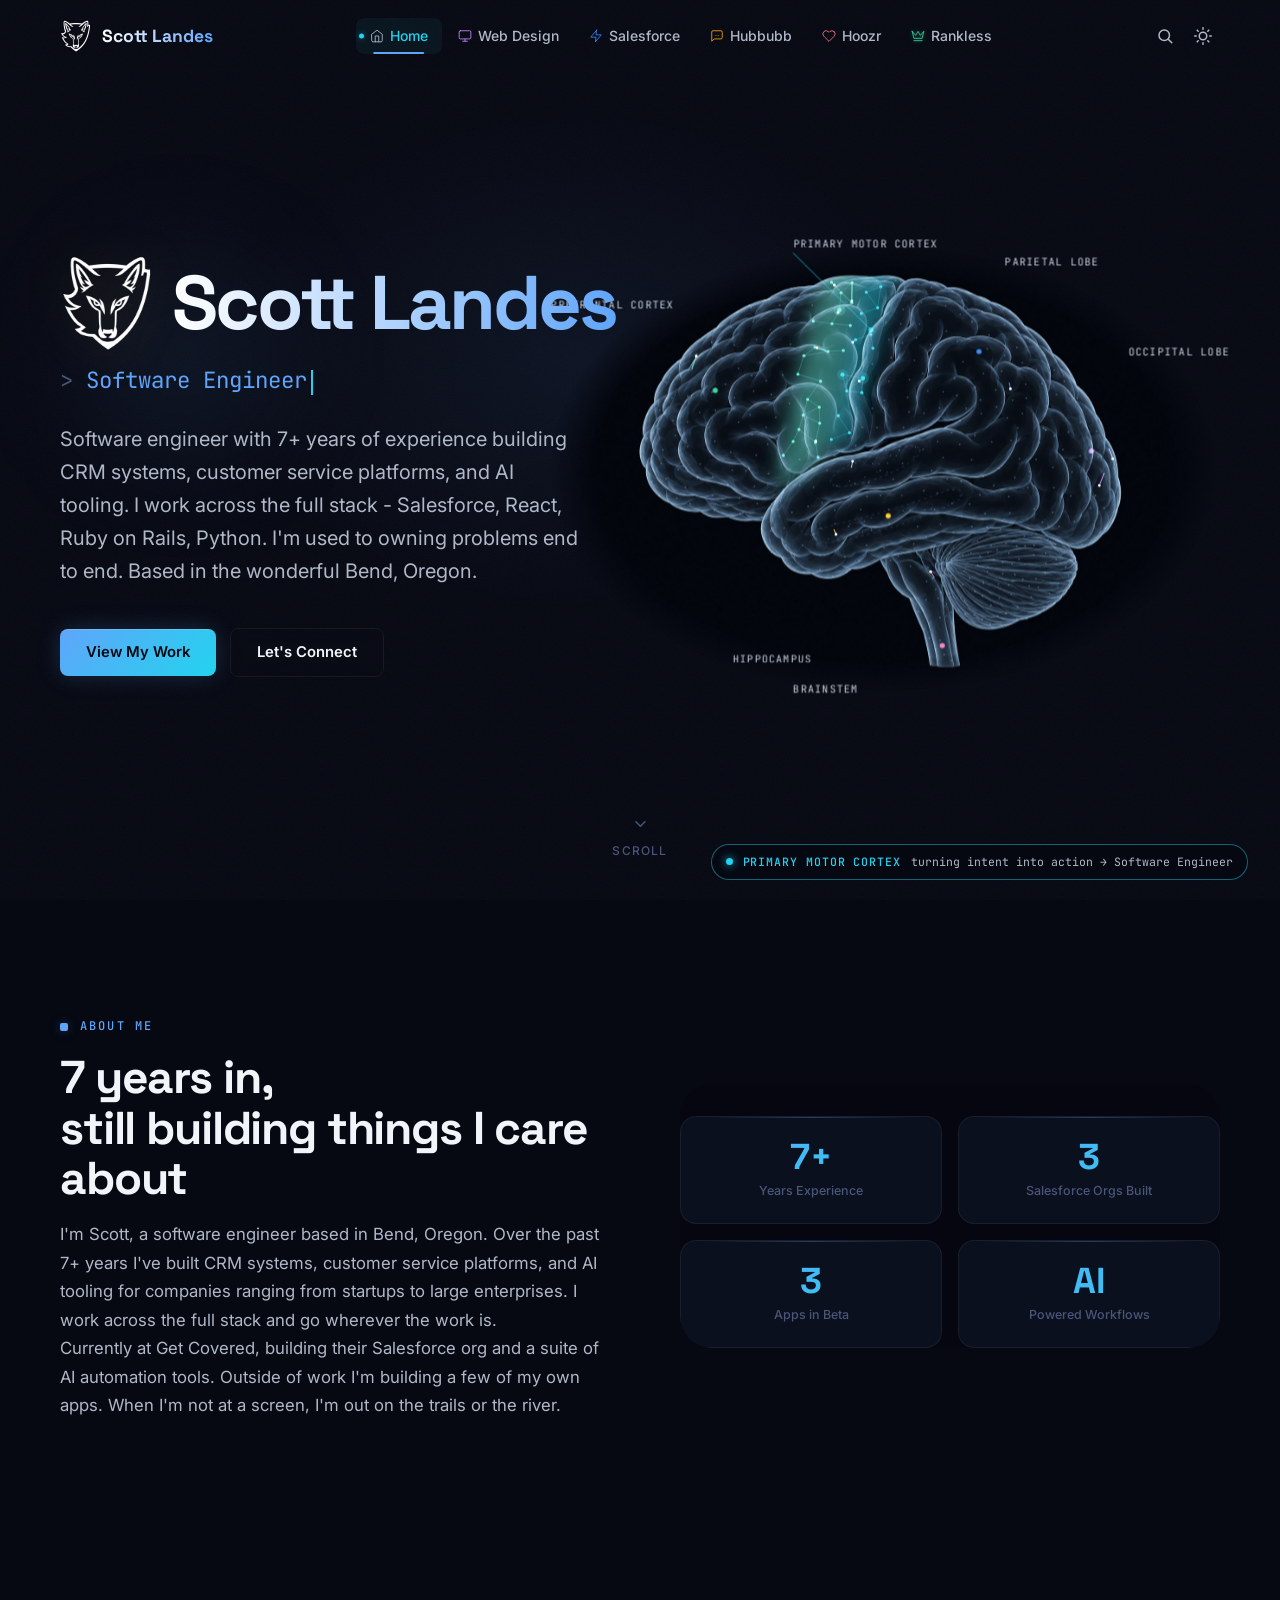
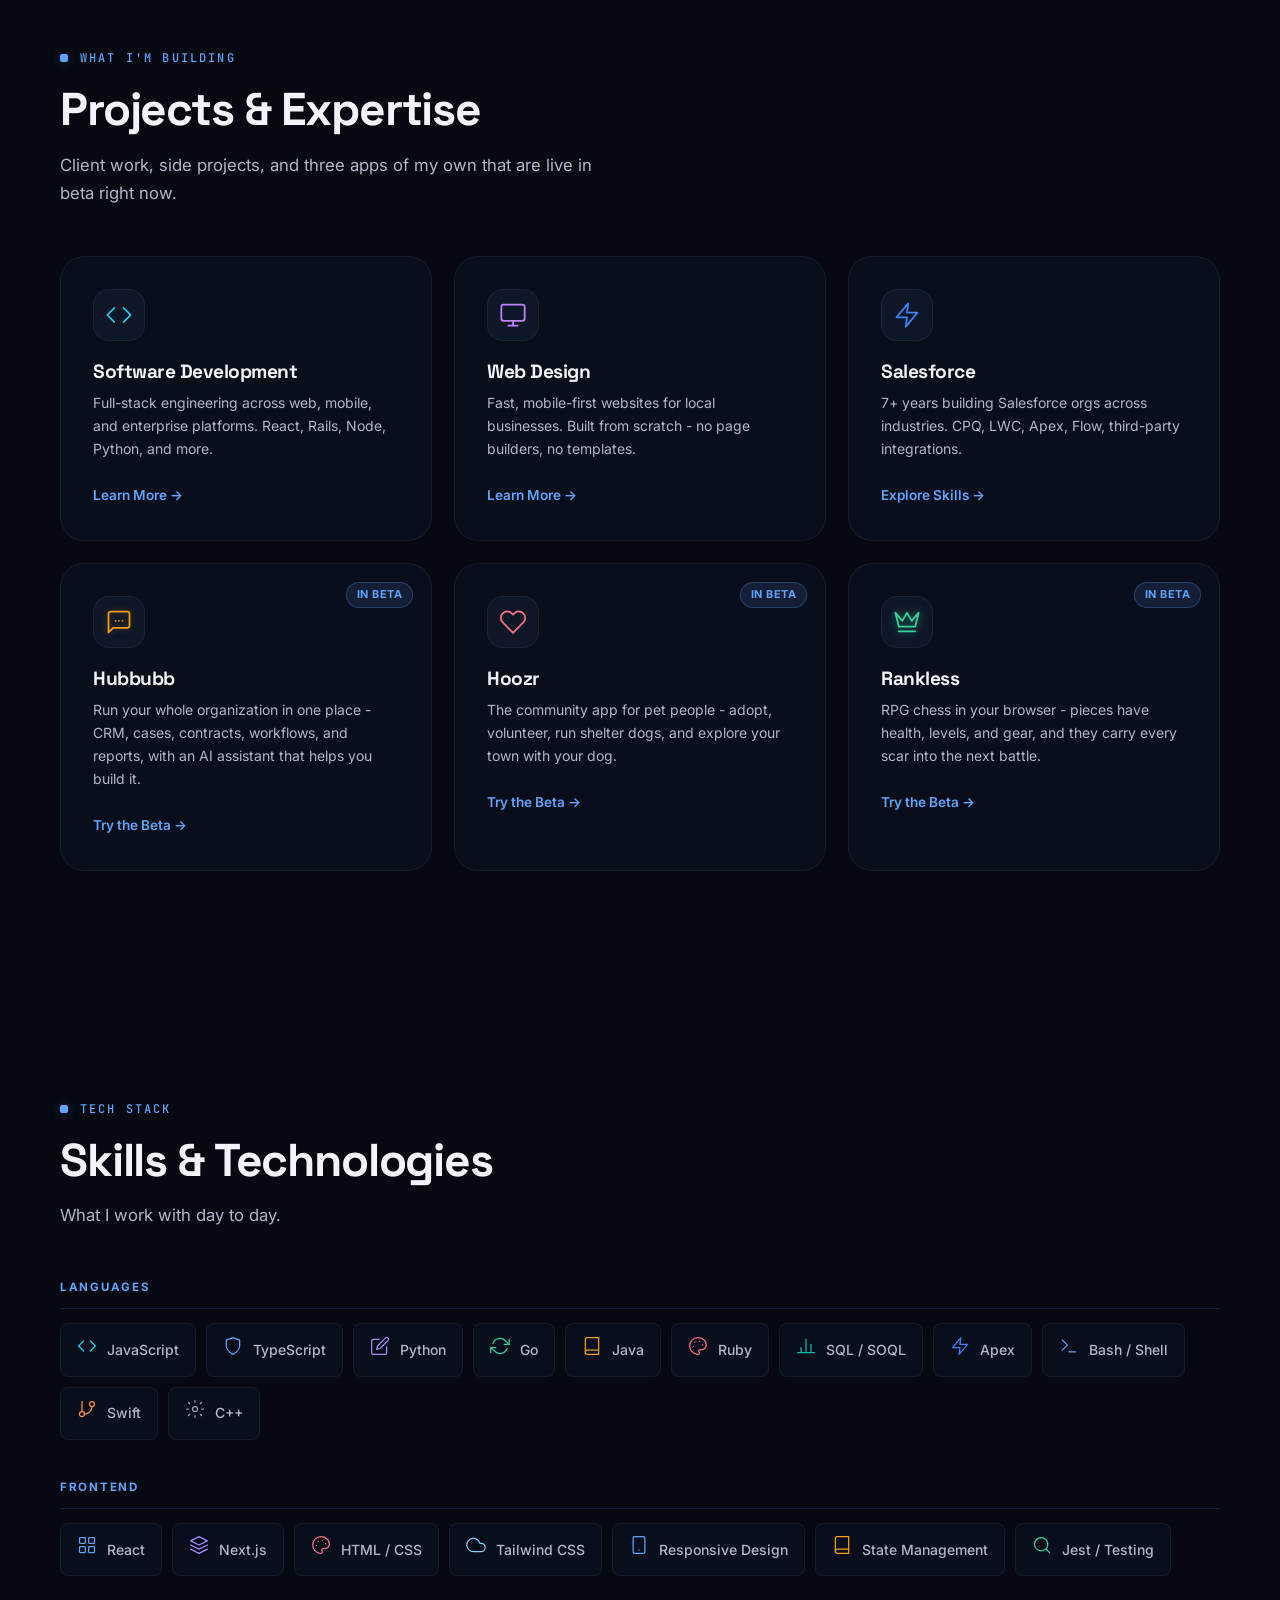
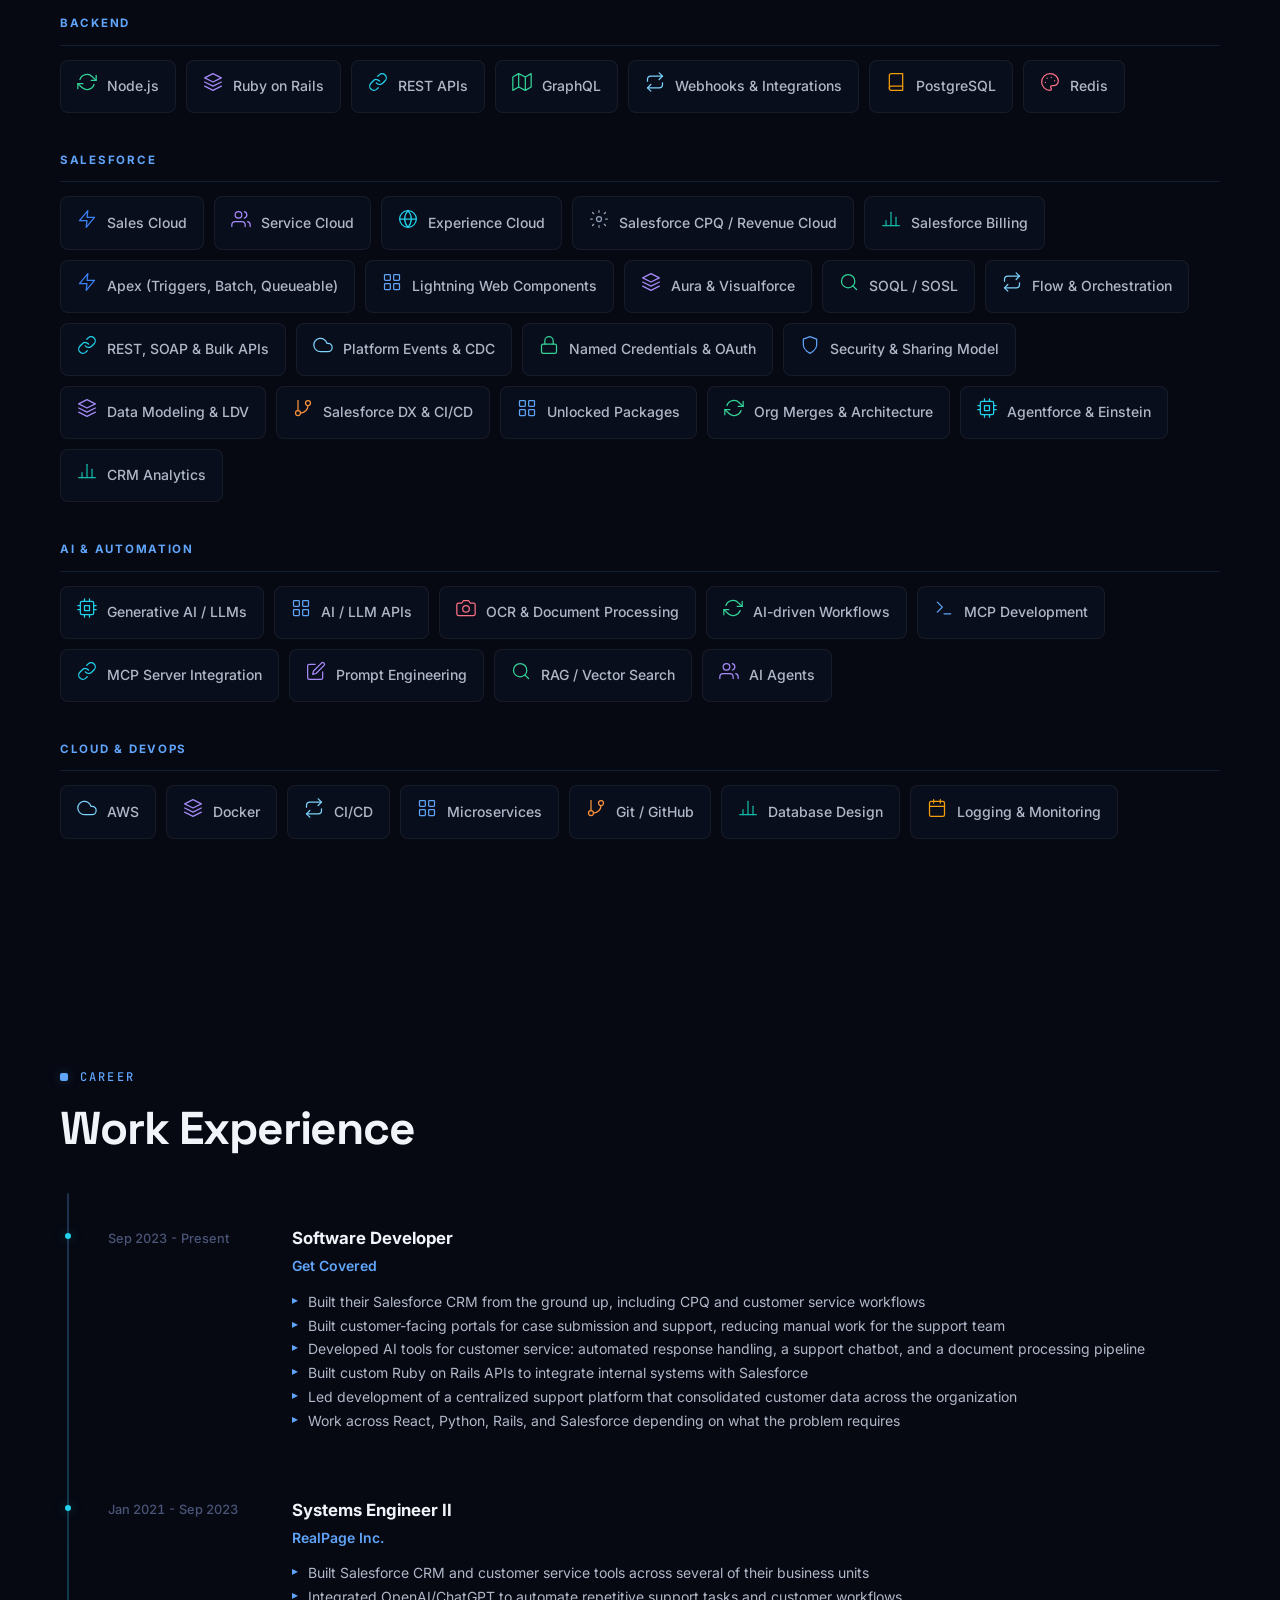
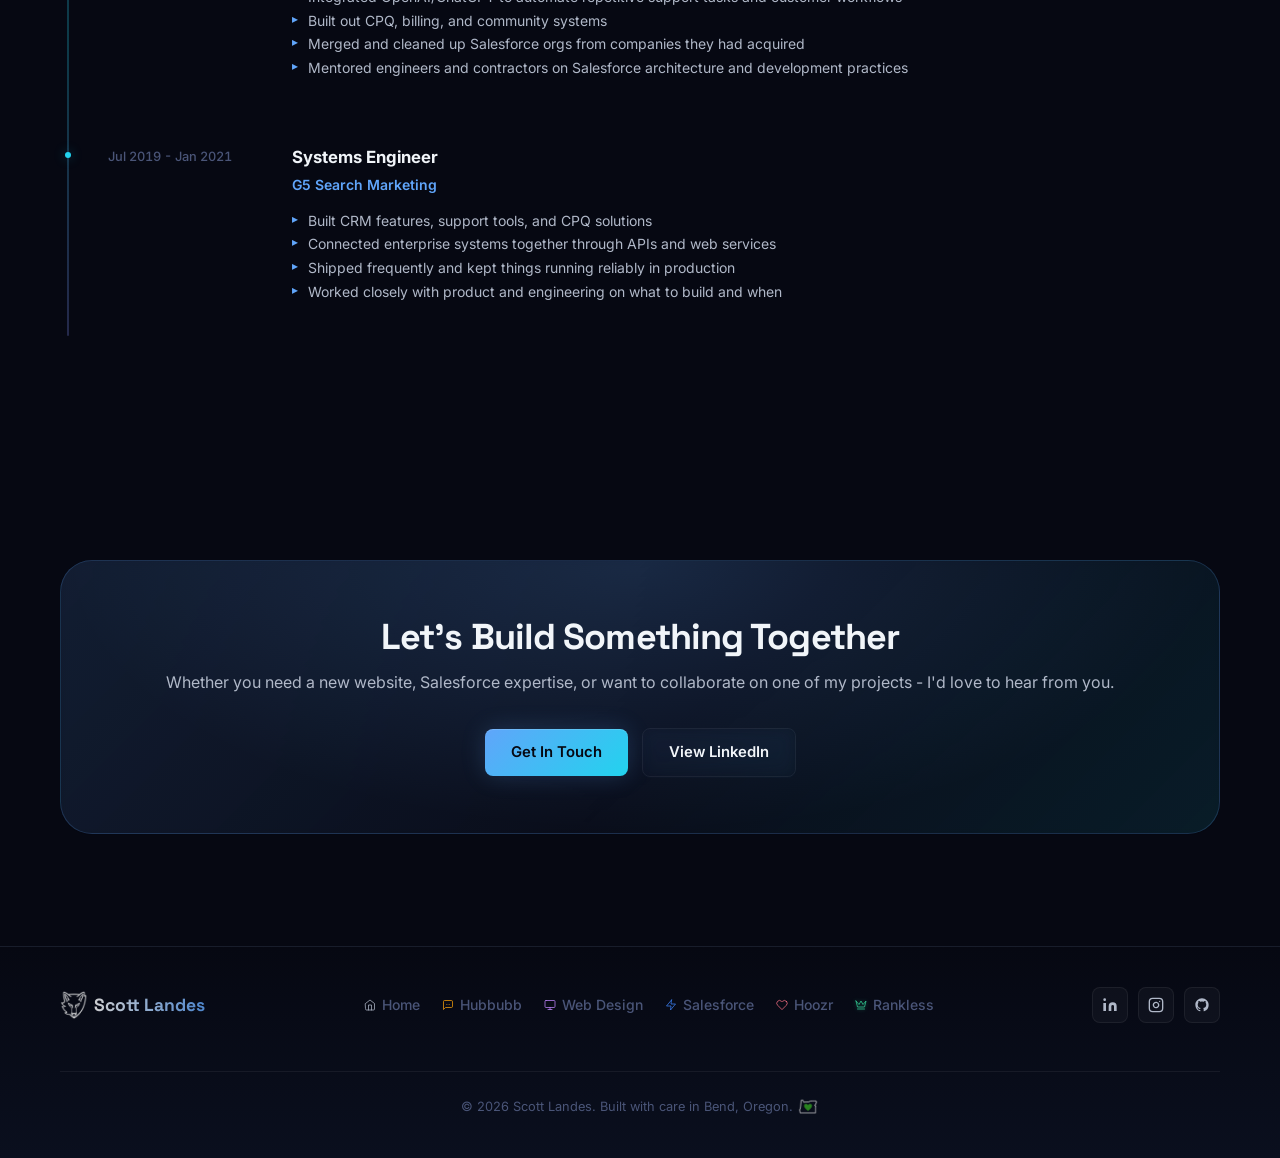
==== commit c25b21e8: "Add page search; footer and CTA fixes - Header search (⌘K / Ctrl+K or "/"): highlights every match w" ====
--- a/index.html
+++ b/index.html
@@ -6,7 +6,7 @@
 
   <!-- Primary Meta -->
   <title>Scott Landes | Software Engineer &amp; Web Designer | Bend, OR</title>
-  <meta name="description" content="Scott Landes is a Software Engineer and Web Designer based in Bend, Oregon with 10+ years of experience in Salesforce development, Lightning Web Components, CPQ, and building beautiful modern websites for local businesses." />
+  <meta name="description" content="Scott Landes is a Software Engineer and Web Designer based in Bend, Oregon with 7+ years of experience in Salesforce development, Lightning Web Components, CPQ, and building beautiful modern websites for local businesses." />
   <meta name="keywords" content="Scott Landes, Software Engineer, Web Designer, Bend Oregon, Salesforce Developer, Lightning Web Components, Apex, CPQ, web design, Hubbubb, Hubbubb CRM, Hoozr, Rankless" />
   <meta name="author" content="Scott Landes" />
   <link rel="canonical" href="https://scottjlandes.com" />
@@ -161,7 +161,7 @@
           <p class="hero__role reveal reveal-d1"><span class="hero__role-prompt" aria-hidden="true">&gt;</span><span class="hero__role-text">Software Engineer</span><span class="typewriter-cursor" aria-hidden="true"></span></p>
 
           <p class="hero__subtitle reveal reveal-d2">
-            Software engineer with 10+ years of experience building CRM systems, customer service platforms, and AI tooling. I work across the full stack - Salesforce, React, Ruby on Rails, Python. I'm used to owning problems end to end. Based in the wonderful Bend, Oregon.
+            Software engineer with 7+ years of experience building CRM systems, customer service platforms, and AI tooling. I work across the full stack - Salesforce, React, Ruby on Rails, Python. I'm used to owning problems end to end. Based in the wonderful Bend, Oregon.
           </p>
 
           <div class="hero__actions reveal reveal-d3">
@@ -189,9 +189,9 @@
           <!-- Left: Text -->
           <div>
             <p class="label reveal">About Me</p>
-            <h2 class="section-title reveal reveal-d1">10 years in,<br />still building things I care about</h2>
+            <h2 class="section-title reveal reveal-d1">7 years in,<br />still building things I care about</h2>
             <p class="section-desc reveal reveal-d2">
-              I'm Scott, a software engineer based in Bend, Oregon. Over the past 10+ years I've built CRM systems, customer service platforms, and AI tooling for companies ranging from startups to large enterprises. I work across the full stack and go wherever the work is.
+              I'm Scott, a software engineer based in Bend, Oregon. Over the past 7+ years I've built CRM systems, customer service platforms, and AI tooling for companies ranging from startups to large enterprises. I work across the full stack and go wherever the work is.
             </p>
             <p class="section-desc reveal reveal-d3">
               Currently at Get Covered, building their Salesforce org and a suite of AI automation tools. Outside of work I'm building a few of my own apps. When I'm not at a screen, I'm out on the trails or the river.
@@ -202,7 +202,7 @@
           <div class="about-stats-wrapper reveal reveal-d2">
             <div class="about-stats reveal reveal-d2">
               <div class="stat">
-                <div class="stat__num">10+</div>
+                <div class="stat__num">7+</div>
                 <div class="stat__label">Years Experience</div>
               </div>
               <div class="stat">
@@ -264,7 +264,7 @@
   <polygon points="13 2 3 14 12 14 11 22 21 10 12 10 13 2"/>
 </svg></div>
             <h3 class="proj-card__title">Salesforce</h3>
-            <p class="proj-card__desc">10+ years building Salesforce orgs across industries. CPQ, LWC, Apex, Flow, third-party integrations.</p>
+            <p class="proj-card__desc">7+ years building Salesforce orgs across industries. CPQ, LWC, Apex, Flow, third-party integrations.</p>
             <span class="proj-card__link">Explore Skills →</span>
           </a>
 
@@ -841,7 +841,7 @@
         <p class="label reveal">Career</p>
         <h2 class="section-title reveal reveal-d1">Work Experience</h2>
 
-        <ul class="experience-list" role="list" data-brain="hippocampus" data-brain-note="10 years of work">
+        <ul class="experience-list" role="list" data-brain="hippocampus" data-brain-note="7 years of work">
 
           <!-- Get Covered -->
           <li class="exp-item reveal reveal-d2">
@@ -923,7 +923,10 @@
         <a href="#" class="footer__logo" aria-label="Scott Landes - Back to top"><img src="images/icons/icon-logo.png" data-logo-light="images/icons/icon-logo.png" data-logo-dark="images/icons/icon-logo-dark.png" alt="" width="28" height="28"><span>Scott Landes</span></a>
 
         <nav class="footer__nav" aria-label="Footer navigation">
-          <a href="#">Home</a>
+          <a href="#"><svg class="ic-home" width="12" height="12" viewBox="0 0 24 24" fill="none" stroke="currentColor" stroke-width="1.5" stroke-linecap="round" stroke-linejoin="round">
+  <path d="M3 9l9-7 9 7v11a2 2 0 0 1-2 2H5a2 2 0 0 1-2-2z"/>
+  <polyline points="9 22 9 12 15 12 15 22"/>
+</svg>Home</a>
           <a href="pages/hubbubb.html"><svg class="ic-hubbub" width="12" height="12" viewBox="0 0 24 24" fill="none" stroke="currentColor" stroke-width="1.5" stroke-linecap="round" stroke-linejoin="round">
   <path d="M21 15a2 2 0 0 1-2 2H7l-4 4V5a2 2 0 0 1 2-2h14a2 2 0 0 1 2 2z"/>
   <circle cx="9" cy="11" r="0.8" fill="currentColor" stroke="none"/>
@@ -974,7 +977,7 @@
           </a>
         </div>
 
-        <p class="footer__copy">© <script>document.write(new Date().getFullYear())</script> Scott Landes. Built with care in Bend, Oregon.<img src="images/icons/icon-oregon.png" alt="Oregon" class="footer__bend-badge"></p>
+        <p class="footer__copy">© <script>document.write(new Date().getFullYear())</script> Scott Landes. Built with care in Bend, Oregon.<img src="images/icons/icon-oregon-white.png" data-logo-light="images/icons/icon-oregon-white.png" data-logo-dark="images/icons/icon-oregon.png" alt="Oregon" class="footer__bend-badge"></p>
 
       </div>
     </div>
--- a/css/styles.css
+++ b/css/styles.css
@@ -1206,10 +1206,10 @@
 /* ---- CTA Banner ------------------------------------------ */
 .cta-banner {
   position: relative;
-  background-image: url('../images/cta-gradient.png');
-  background-size: cover;
-  background-position: center;
-  border: 1px solid rgba(96,165,250,0.15);
+  /* Translucent so the brain shows through behind it */
+  background: linear-gradient(135deg, rgba(96,165,250,0.14) 0%, rgba(13,19,36,0.5) 55%, rgba(34,211,238,0.1) 100%);
+  backdrop-filter: blur(3px);
+  border: 1px solid rgba(96,165,250,0.2);
   border-radius: var(--r-xl);
   padding: 3.5rem 3rem;
   text-align: center;
@@ -1220,7 +1220,7 @@
   content: '';
   position: absolute;
   inset: 0;
-  background: rgba(6,8,18,0.5);
+  background: radial-gradient(ellipse at 50% 0%, rgba(96,165,250,0.16), transparent 70%);
   z-index: 0;
 }
 
@@ -1232,7 +1232,7 @@
 
 /* Light mode: the dark gradient art and overlay would leave dark text on dark */
 [data-theme="light"] .cta-banner {
-  background: linear-gradient(135deg, #eff6ff 0%, #f0f9ff 50%, #ecfeff 100%);
+  background: linear-gradient(135deg, rgba(239,246,255,0.7) 0%, rgba(240,249,255,0.6) 50%, rgba(236,254,255,0.7) 100%);
   border-color: rgba(37,99,235,0.18);
 }
 [data-theme="light"] .cta-banner::before { background: radial-gradient(ellipse at 50% 0%, rgba(96,165,250,0.22), transparent 70%); }
@@ -1365,7 +1365,7 @@
 @media (max-width: 768px) {
   .nav__links { display: none; }
   .nav__ham   { display: flex; margin-left: auto; }
-  .nav__theme { order: 1; margin-left: 0.25rem; }
+  .nav__tools { order: 1; margin-left: 0.25rem; }
   .hero       { align-items: flex-start; padding-top: 4.5rem; }
   .hero__subtitle { margin-bottom: 1.5rem; }
 
@@ -1415,7 +1415,6 @@
 
 /* ---- Subtle image sizing for generated backgrounds ----------- */
 @media (min-width: 768px) and (max-width: 1200px) {
-  .cta-banner { background-size: 150% auto; }
 }
 
 /* ---- Theme Toggle Button --------------------------------- */
@@ -1500,7 +1499,8 @@
 /* Hover corrections for light mode */
 [data-theme="light"] .nav__link:hover  { background: rgba(0,0,0,0.02); }
 [data-theme="light"] .nav__ham:hover   { background: rgba(0,0,0,0.03); }
-[data-theme="light"] .nav__theme:hover { background: rgba(0,0,0,0.03); color: var(--text); }
+[data-theme="light"] .nav__theme:hover,
+[data-theme="light"] .nav__search:hover { background: rgba(0,0,0,0.03); color: var(--text); }
 
 /* Light mode mobile menu */
 [data-theme="light"] .nav__mobile {
@@ -1688,3 +1688,65 @@
   border-color: color-mix(in srgb, var(--tone) 30%, transparent);
 }
 .feature-grid .feature-card__icon svg { color: var(--tone) !important; filter: none; }
+
+/* ---- Page search ------------------------------------------ */
+.nav__tools { display: flex; align-items: center; gap: 0.25rem; flex-shrink: 0; }
+.nav__search {
+  display: flex; align-items: center; justify-content: center;
+  width: 34px; height: 34px;
+  border-radius: var(--r-sm);
+  color: var(--text-2);
+  transition: color 0.15s, background 0.15s;
+}
+.nav__search:hover { color: var(--text); background: rgba(255,255,255,0.06); }
+
+.search-bar {
+  position: fixed;
+  z-index: 110;
+  top: 4.75rem;
+  left: 50%;
+  transform: translateX(-50%);
+  width: min(560px, calc(100vw - 2rem));
+  display: flex;
+  align-items: center;
+  gap: 0.5rem;
+  padding: 0.45rem 0.5rem 0.45rem 0.9rem;
+  border: 1px solid var(--border-a);
+  border-radius: var(--r-md);
+  background: color-mix(in srgb, var(--bg) 88%, transparent);
+  backdrop-filter: blur(14px);
+  box-shadow: var(--shadow-card);
+  color: var(--text-2);
+  animation: search-in 0.2s var(--ease-out);
+}
+.search-bar[hidden] { display: none; }
+@keyframes search-in { from { opacity: 0; transform: translate(-50%, -6px); } }
+.search-bar input {
+  flex: 1;
+  min-width: 0;
+  border: 0;
+  outline: none;
+  background: transparent;
+  color: var(--text);
+  font: inherit;
+  font-size: 1rem;  /* 16px keeps iOS from zooming in */
+  padding: 0.35rem 0;
+}
+.search-bar input::-webkit-search-cancel-button { display: none; }
+.search-bar__count { font-family: var(--font-mono); font-size: 0.72rem; white-space: nowrap; color: var(--text-muted); }
+.search-bar button {
+  display: flex; align-items: center; justify-content: center;
+  width: 30px; height: 30px; flex-shrink: 0;
+  border-radius: var(--r-sm);
+  color: var(--text-2);
+}
+.search-bar button:hover { color: var(--text); background: var(--bg-card-h); }
+
+::highlight(search) { background-color: rgba(250, 204, 21, 0.3); color: inherit; }
+::highlight(search-current) { background-color: #facc15; color: #111827; }
+.search-hit {
+  outline: 2px solid #facc15 !important;
+  outline-offset: 3px;
+  border-radius: var(--r-sm);
+  transition: outline-color 0.2s;
+}
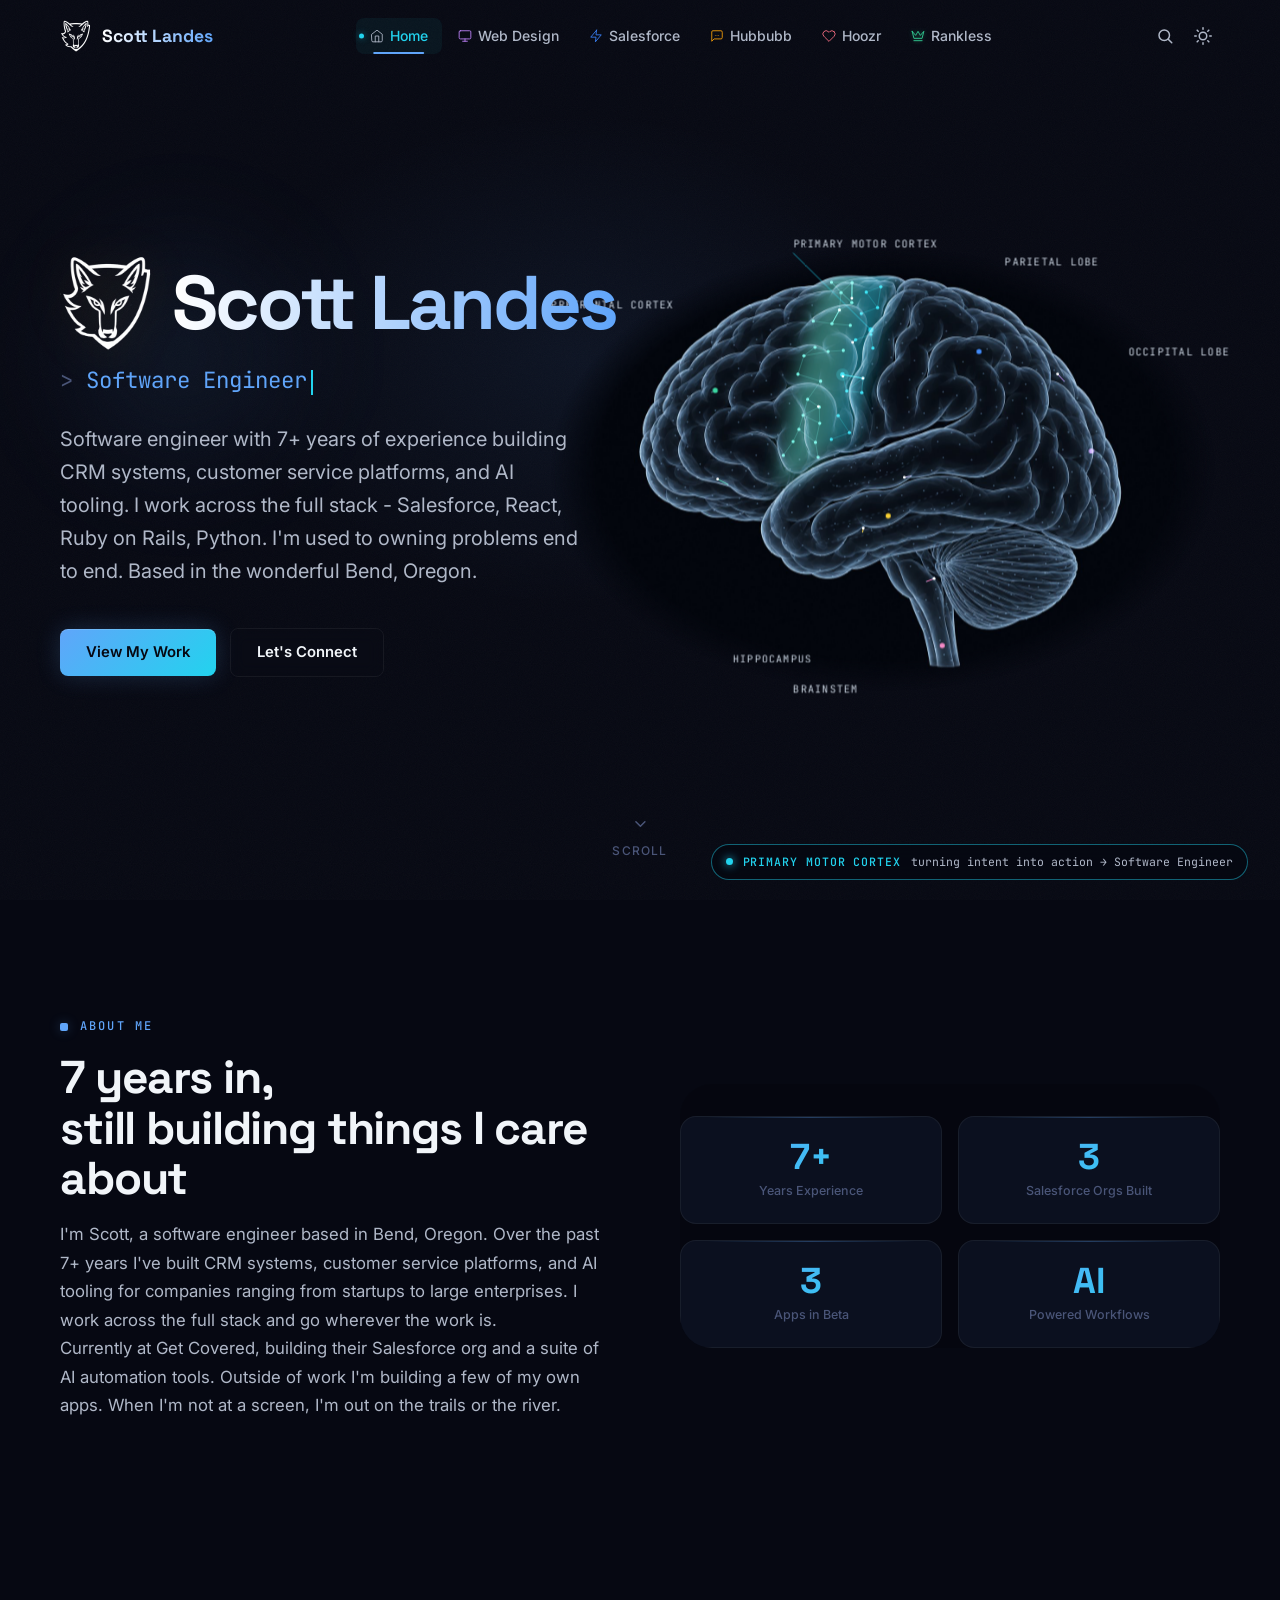
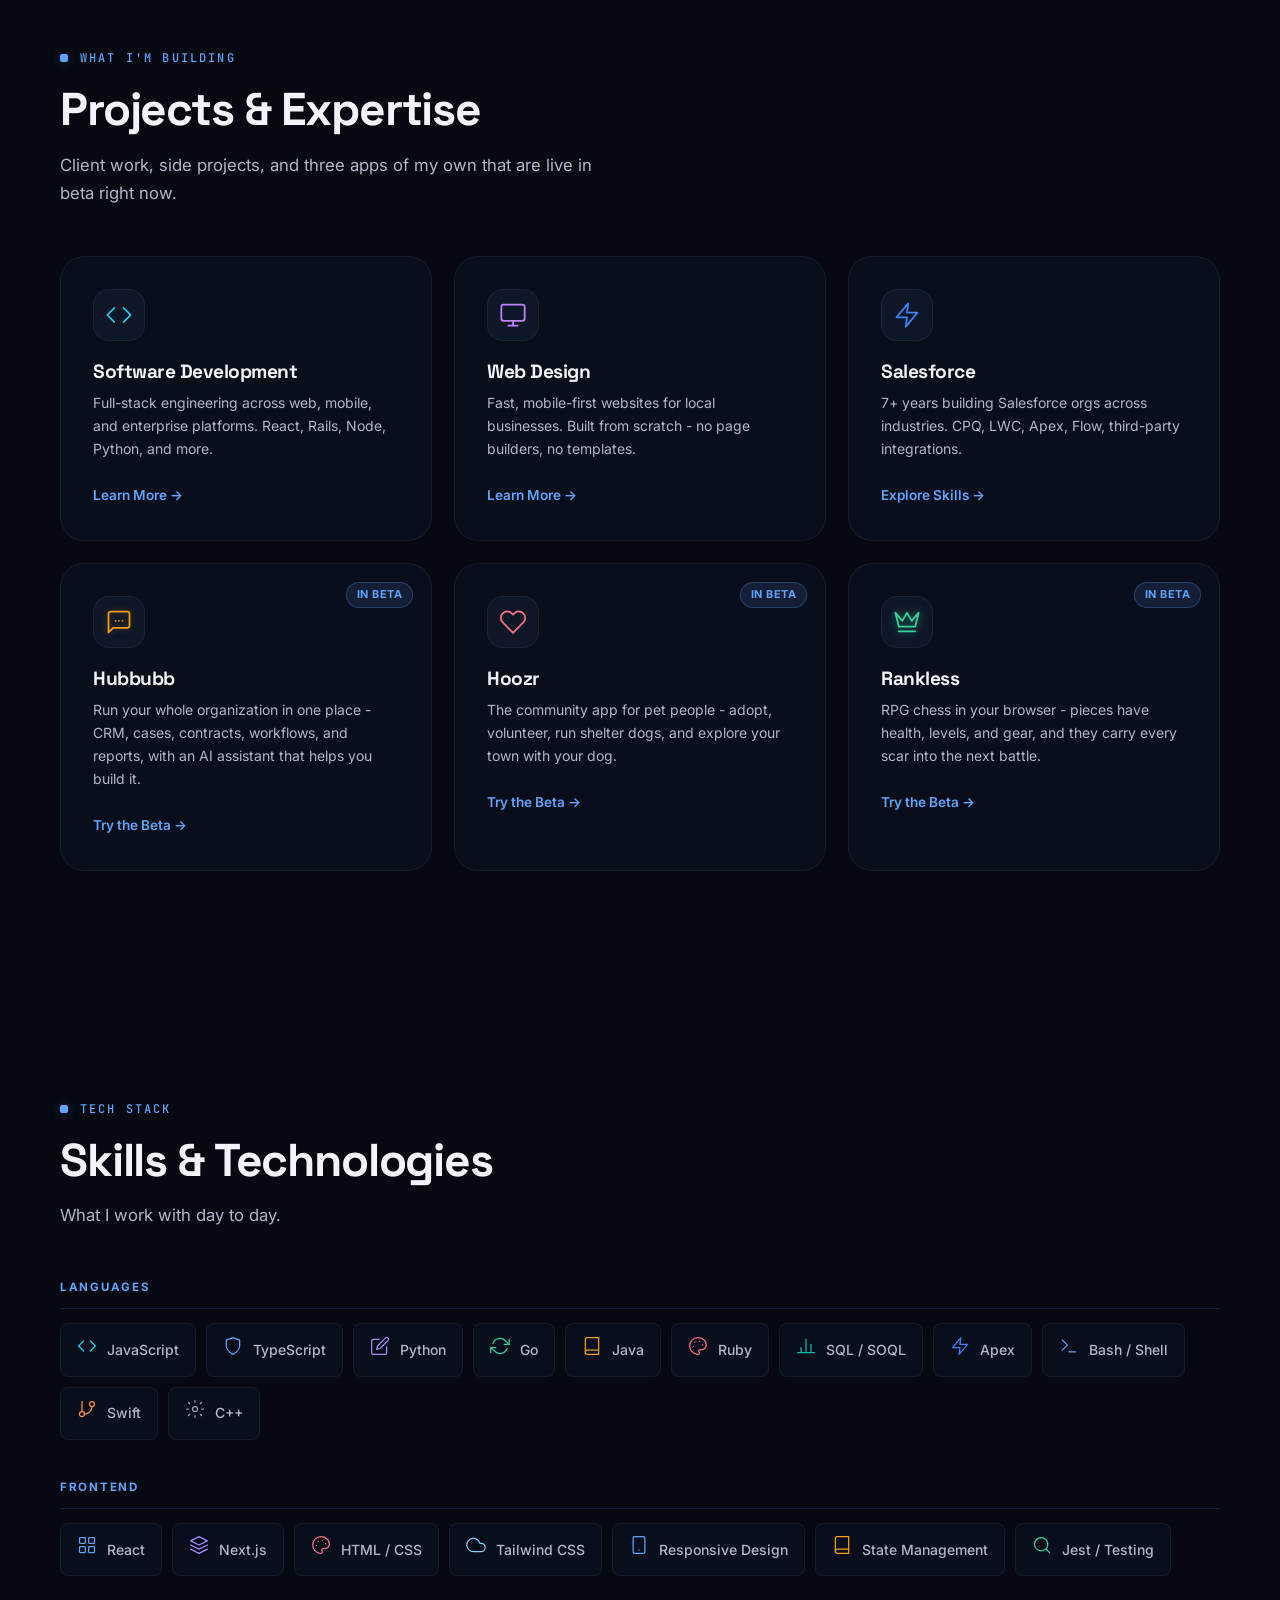
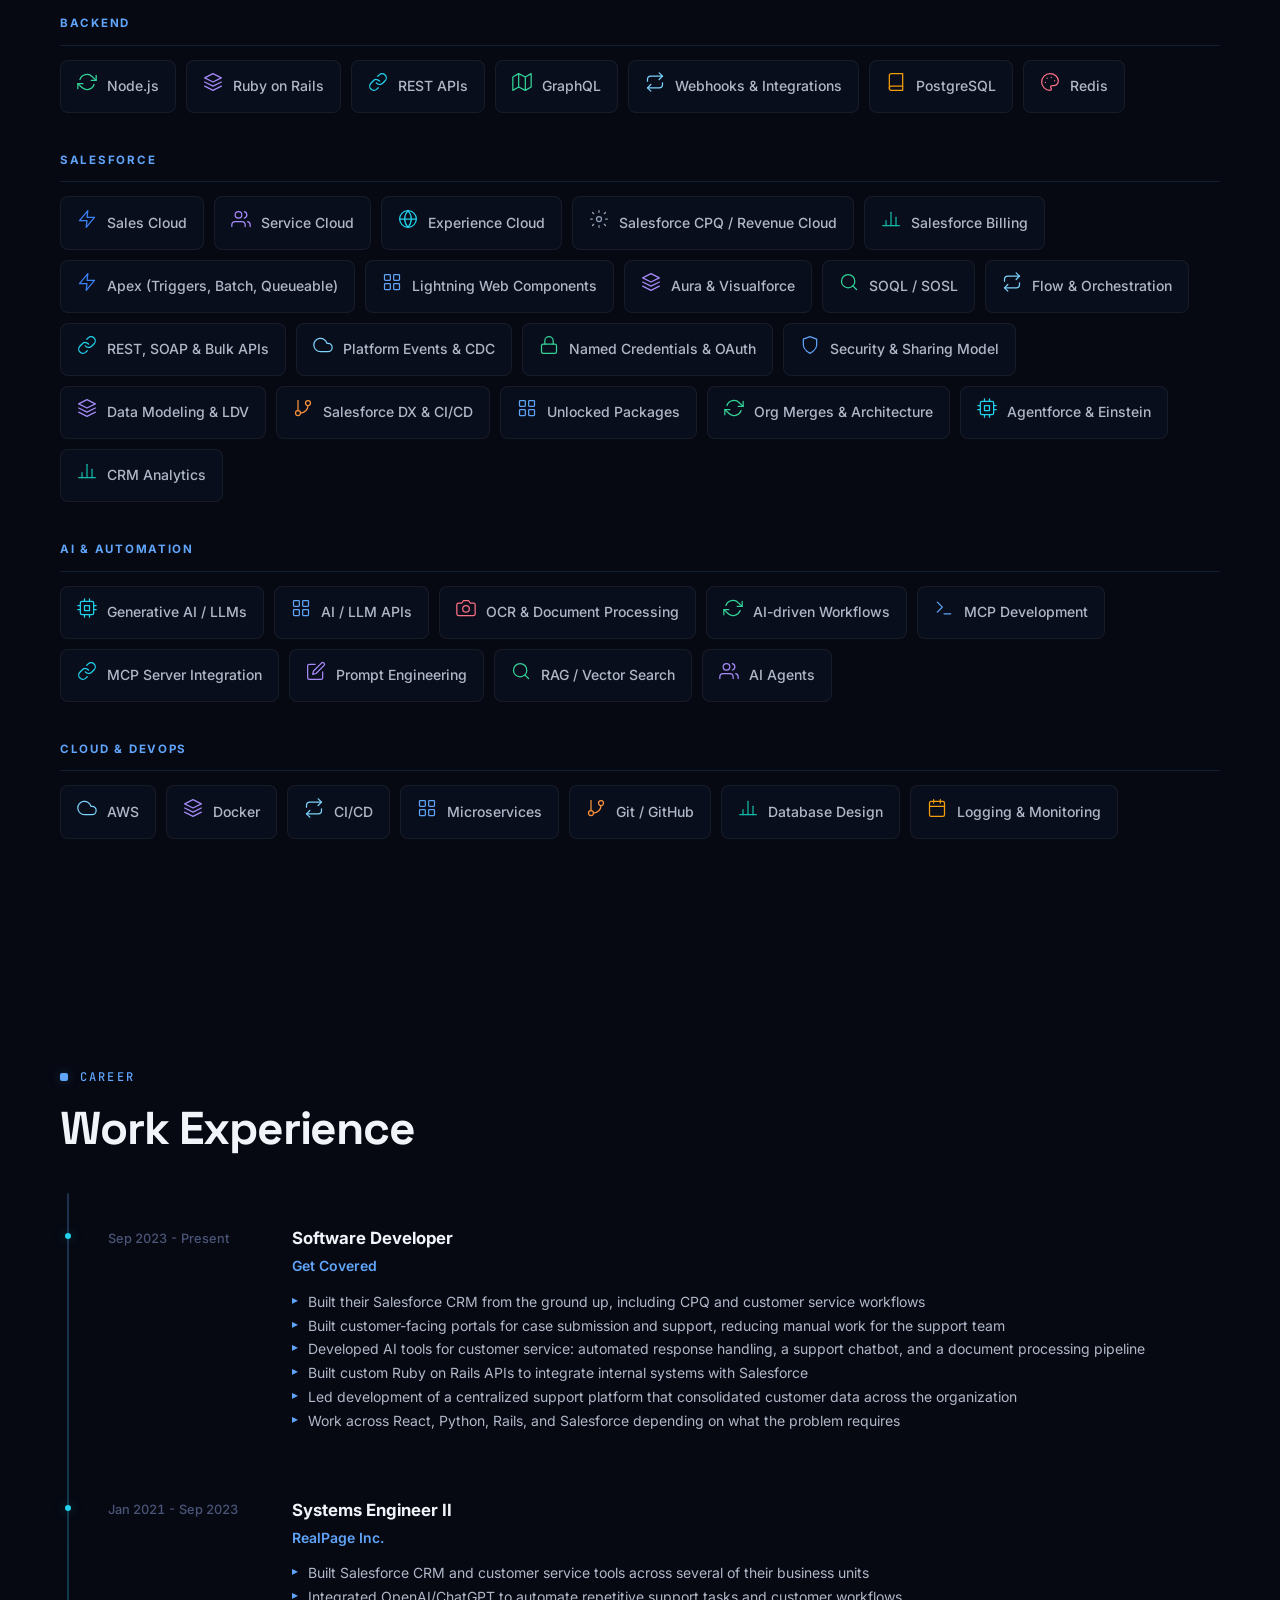
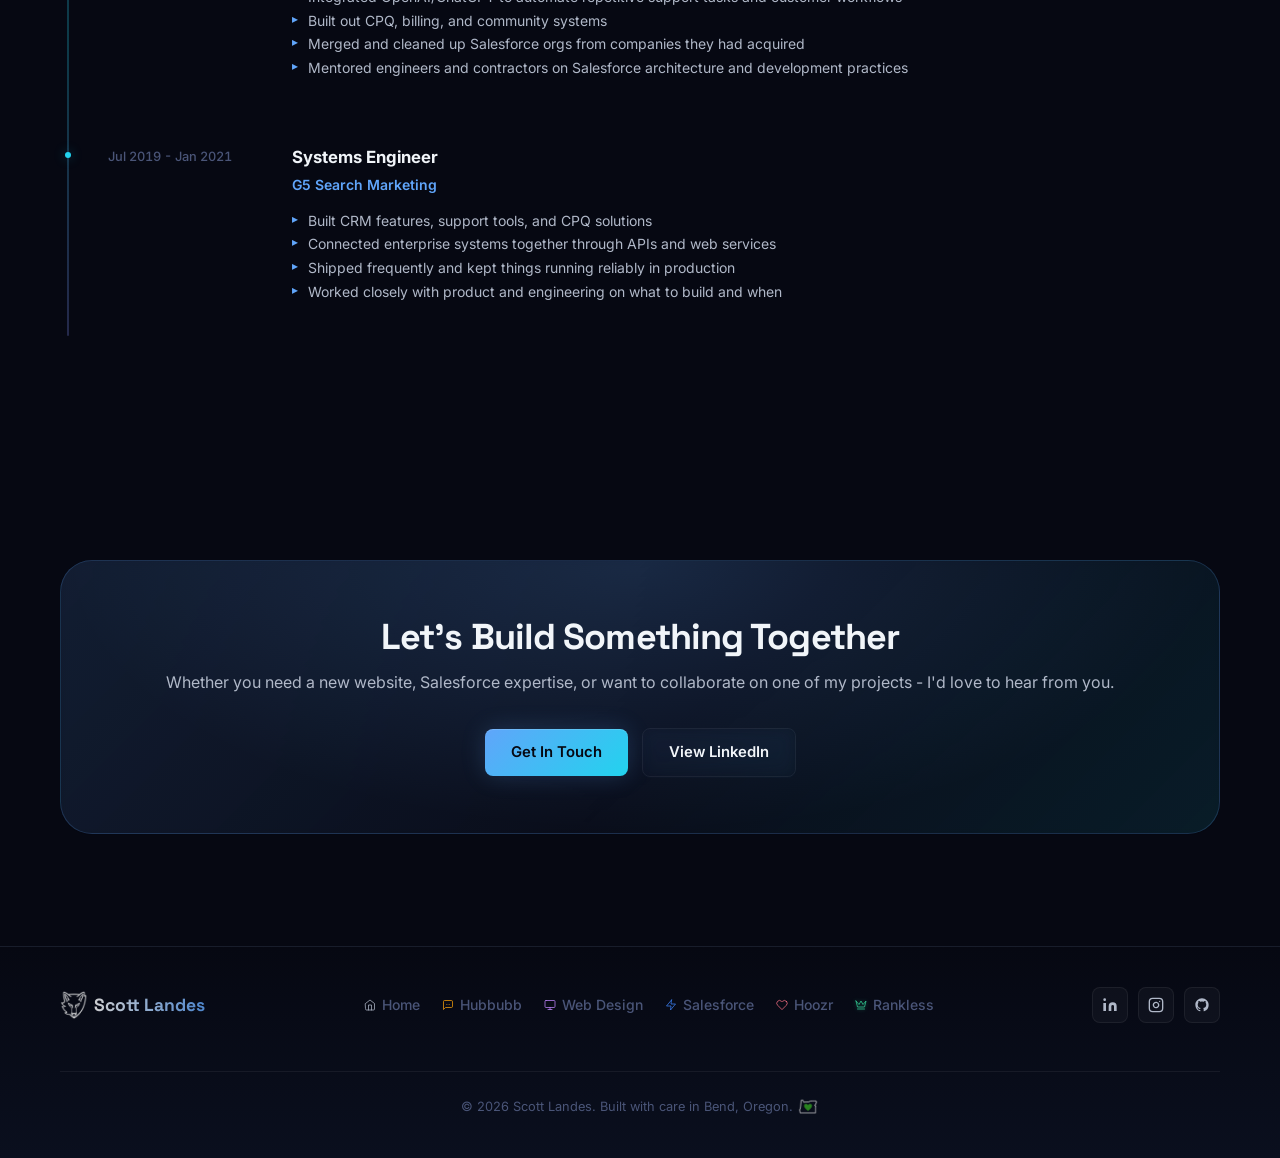
==== commit 4e26d0cd: "Shorten the homepage tab title to "Scott Landes"" ====
--- a/index.html
+++ b/index.html
@@ -5,7 +5,7 @@
   <meta name="viewport" content="width=device-width, initial-scale=1, minimum-scale=1">
 
   <!-- Primary Meta -->
-  <title>Scott Landes | Software Engineer &amp; Web Designer | Bend, OR</title>
+  <title>Scott Landes</title>
   <meta name="description" content="Scott Landes is a Software Engineer and Web Designer based in Bend, Oregon with 7+ years of experience in Salesforce development, Lightning Web Components, CPQ, and building beautiful modern websites for local businesses." />
   <meta name="keywords" content="Scott Landes, Software Engineer, Web Designer, Bend Oregon, Salesforce Developer, Lightning Web Components, Apex, CPQ, web design, Hubbubb, Hubbubb CRM, Hoozr, Rankless" />
   <meta name="author" content="Scott Landes" />
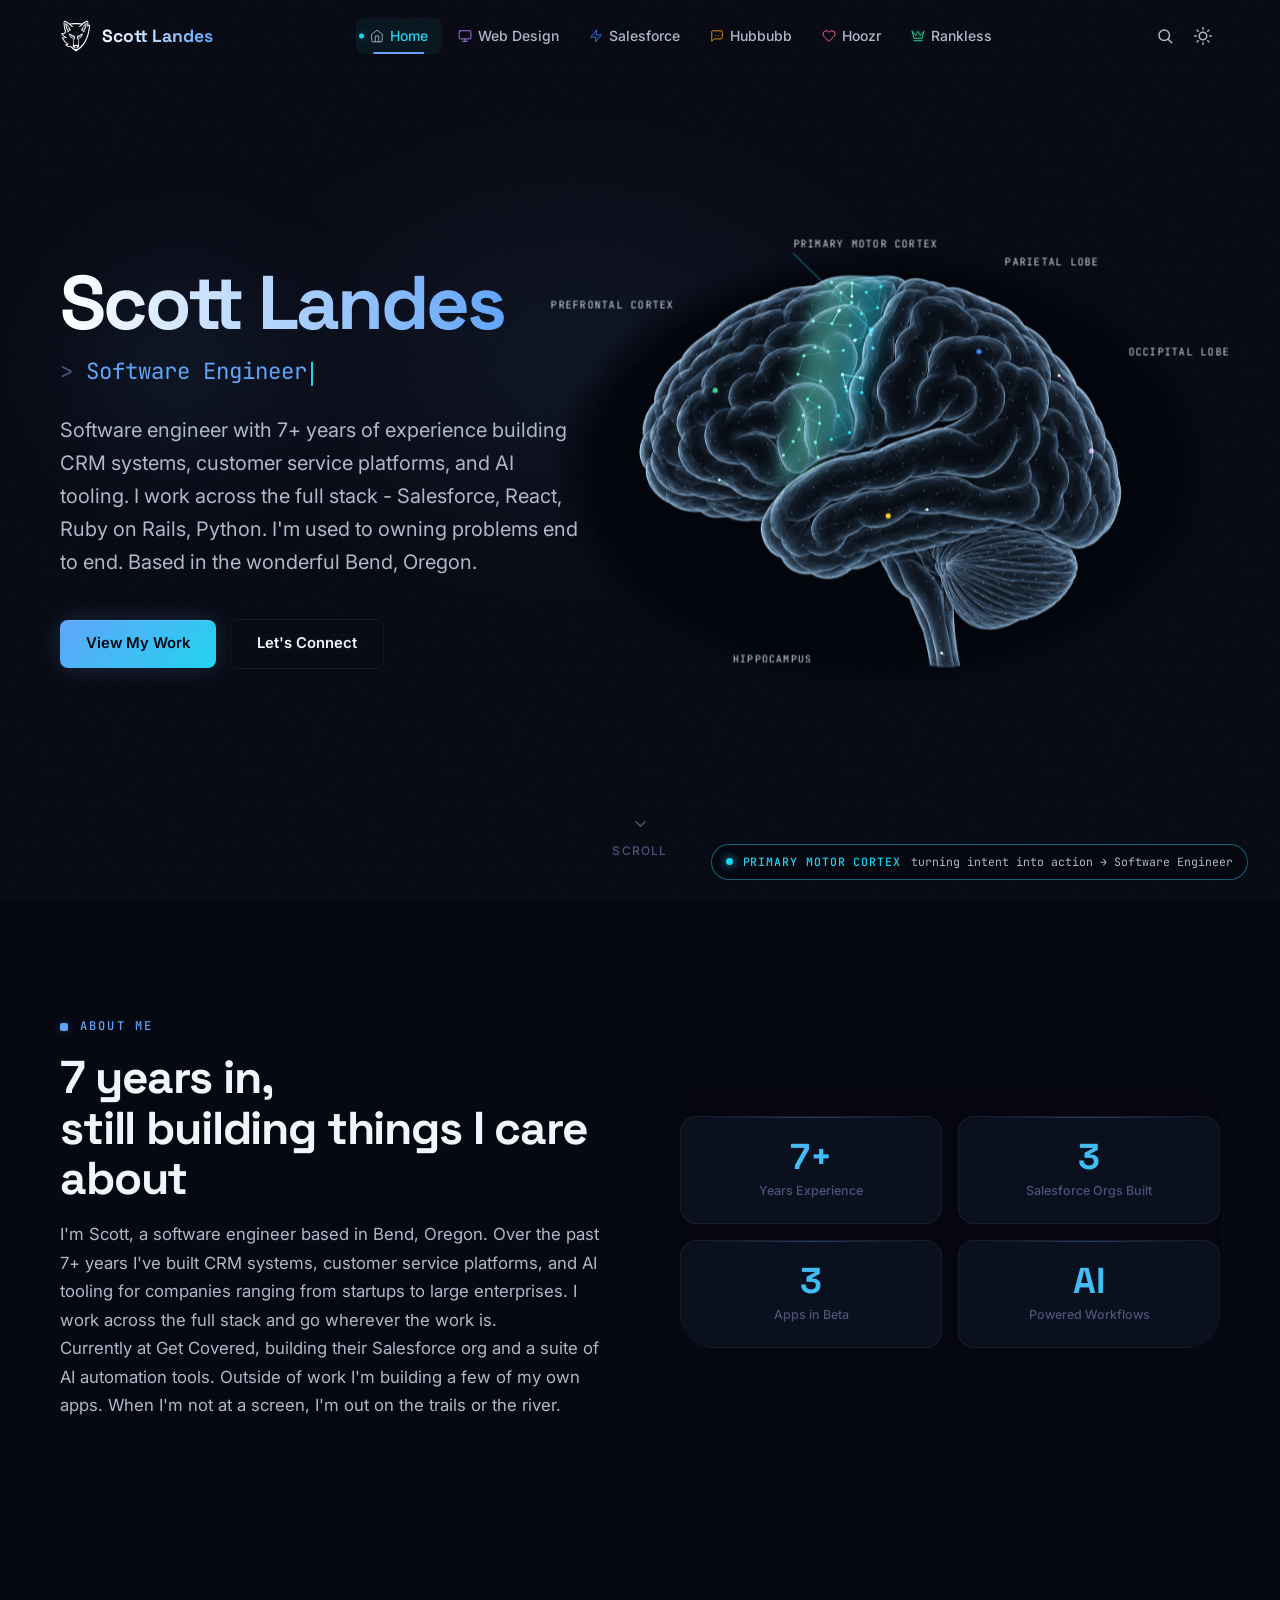
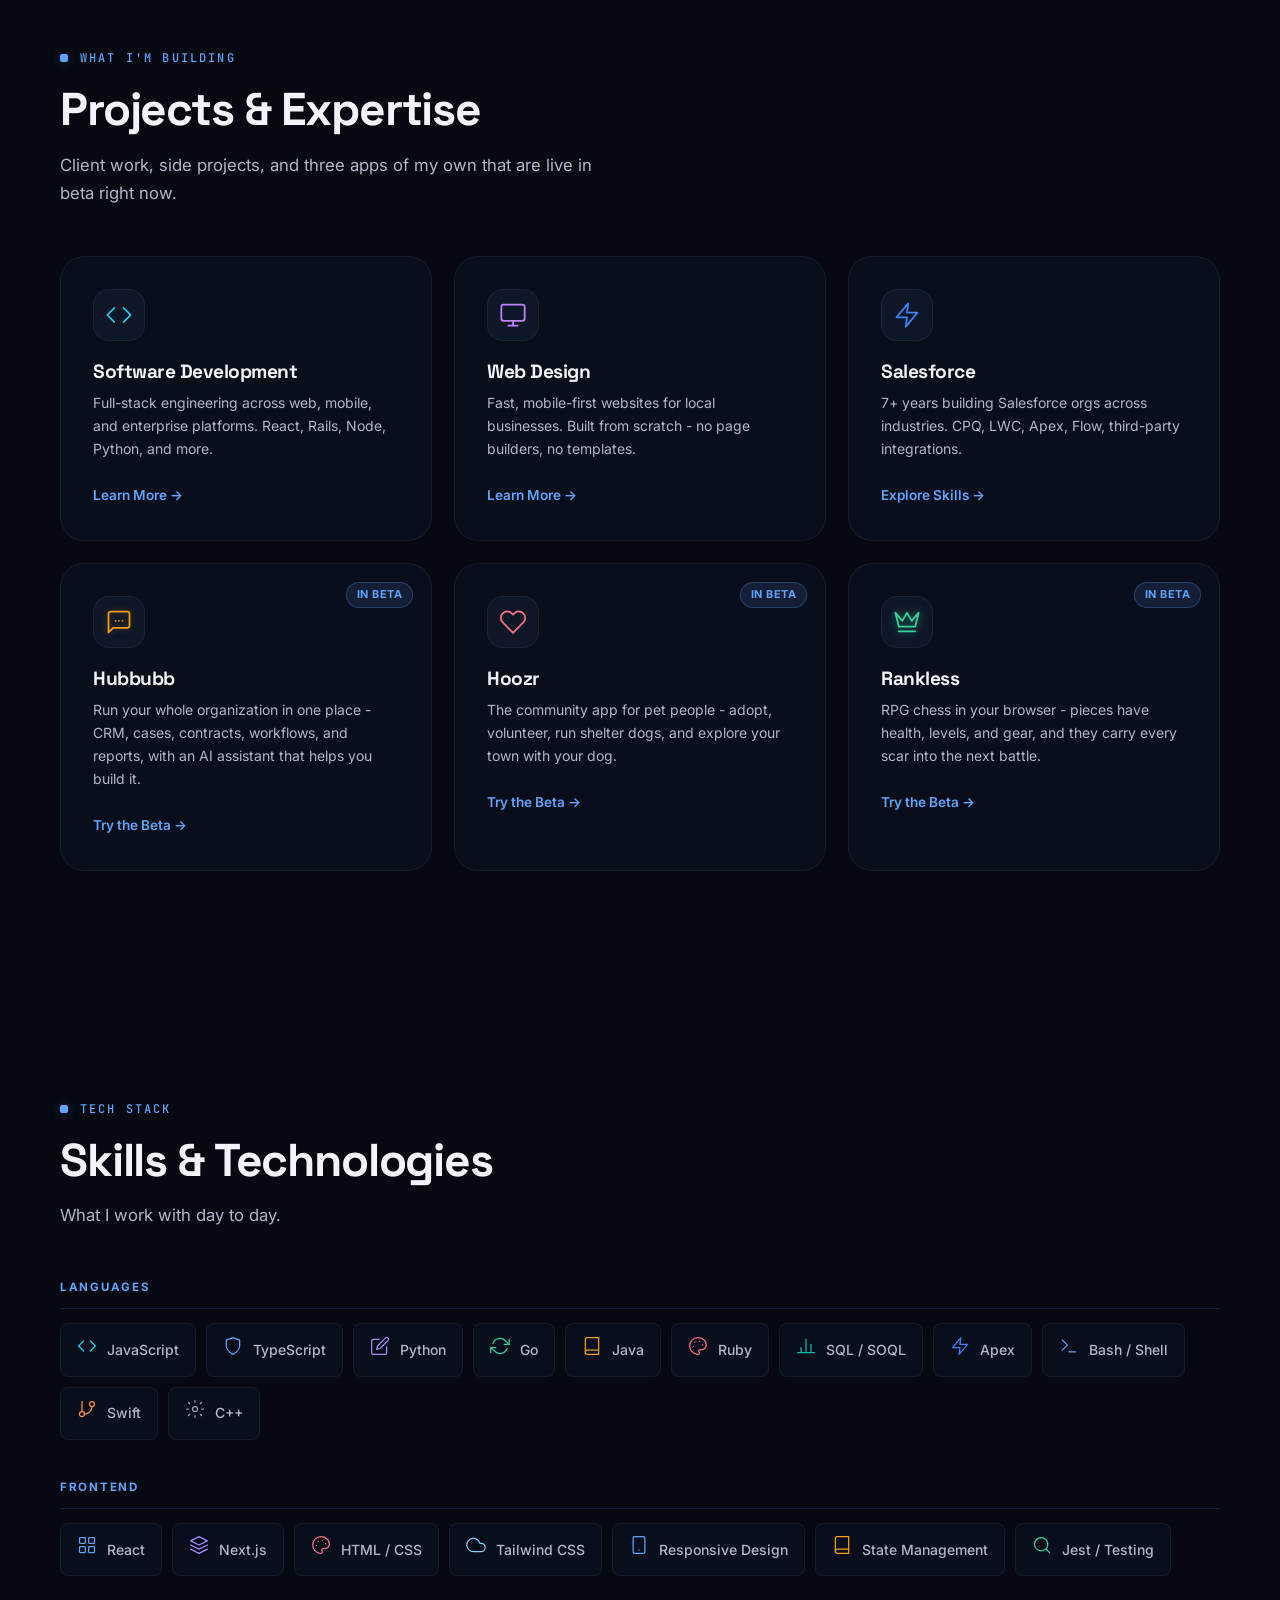
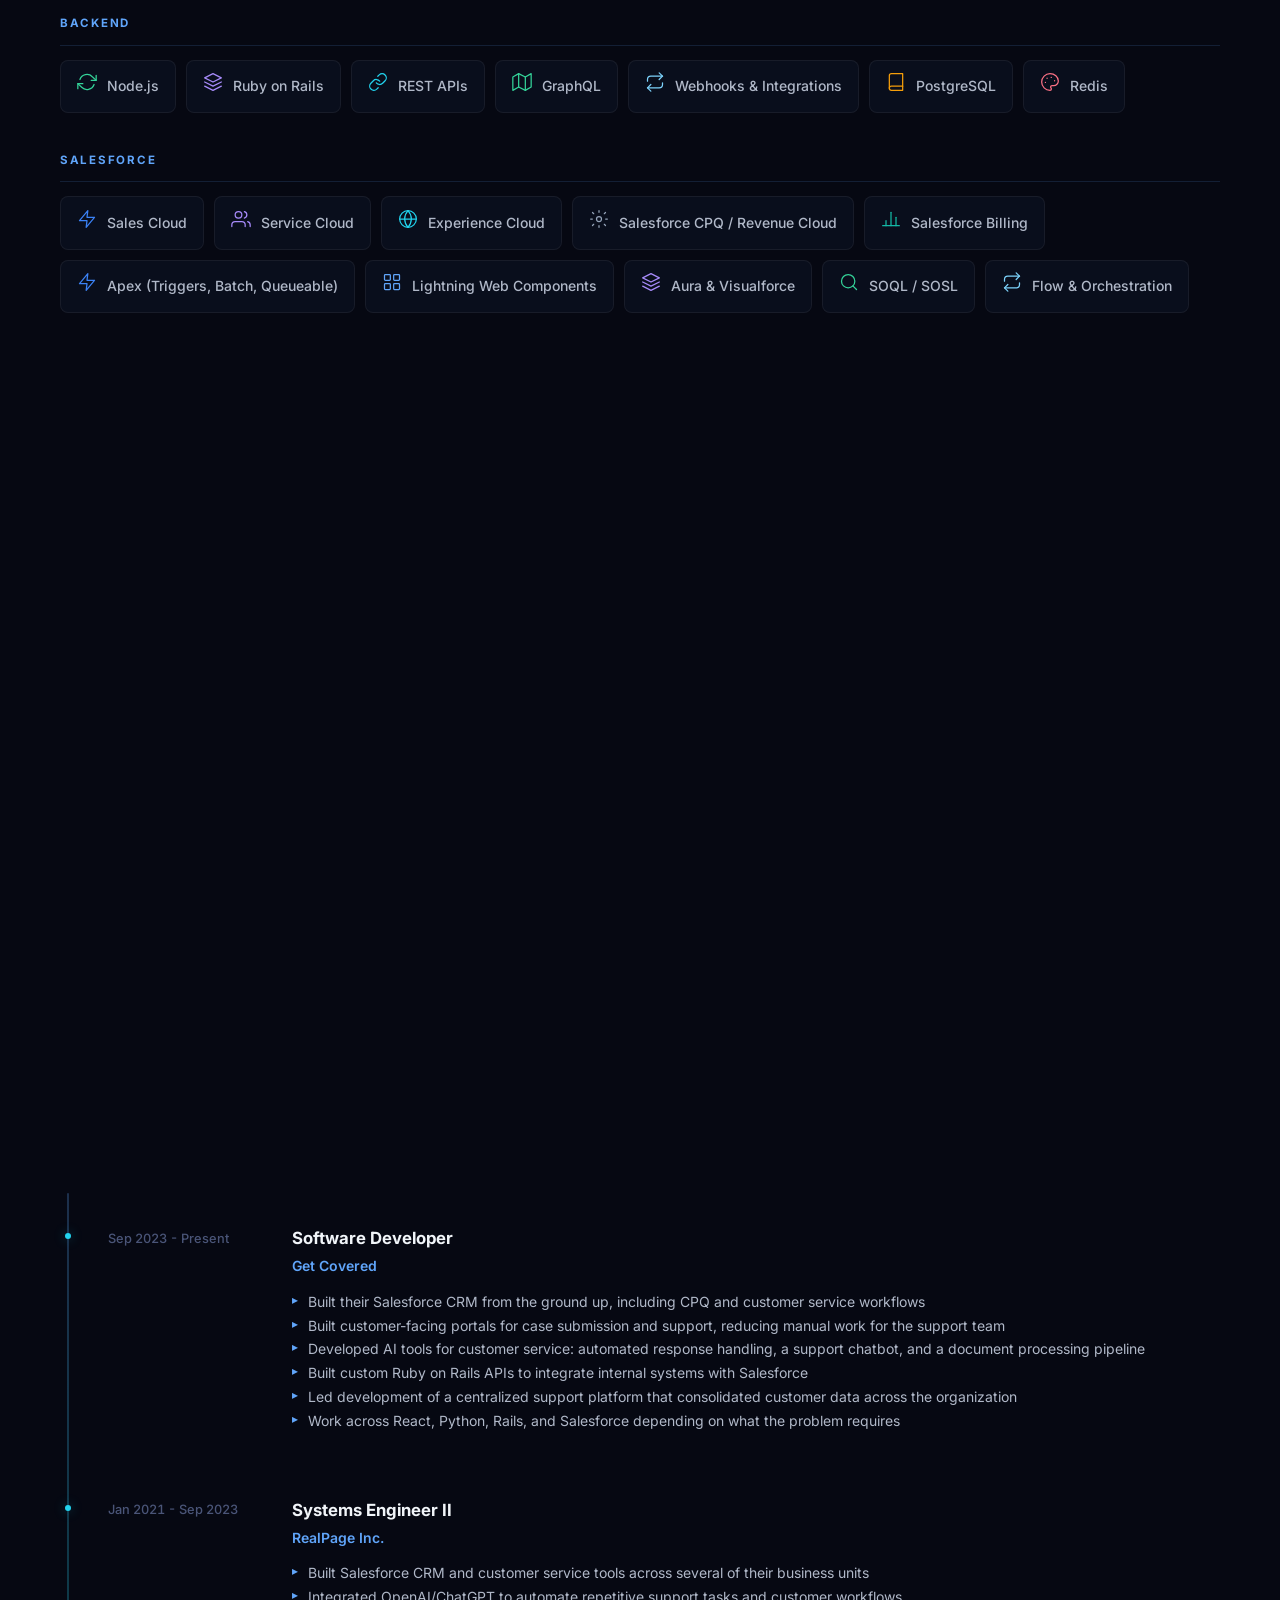
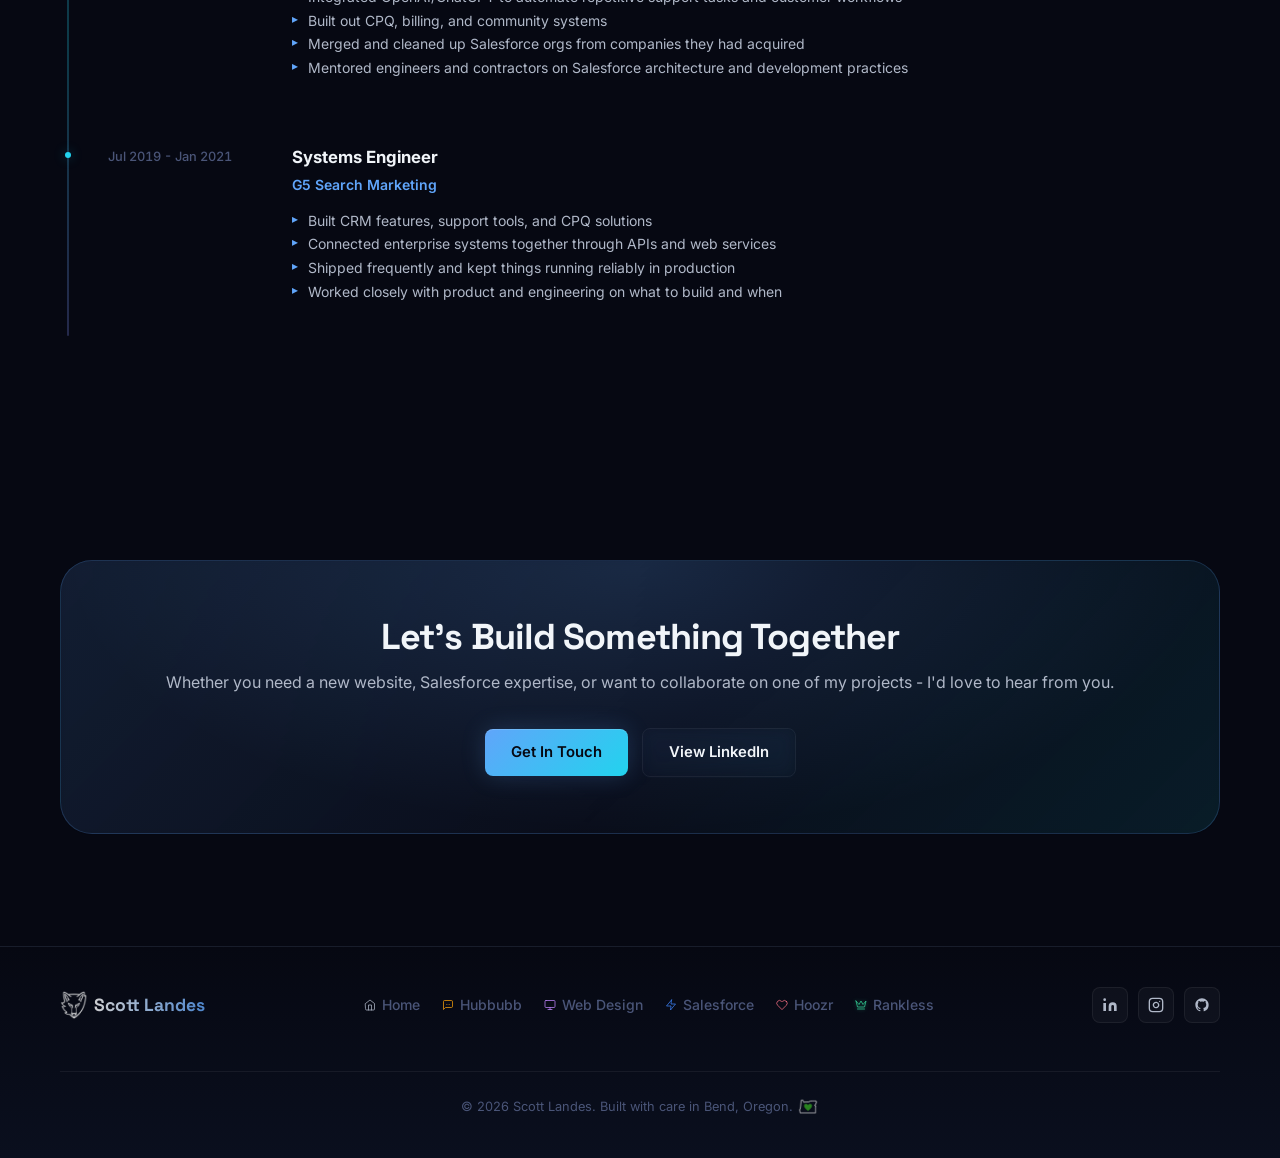
==== commit 7e6d34a8: "Remove the wolf logo from the homepage hero It already appears in the nav and footer." ====
--- a/index.html
+++ b/index.html
@@ -154,7 +154,6 @@
           <div class="hero__glow" aria-hidden="true"></div>
           <h1 class="hero__title reveal reveal-d1">
             <span class="hero__name-row">
-              <img src="images/icons/icon-logo.png" data-logo-light="images/icons/icon-logo.png" data-logo-dark="images/icons/icon-logo-dark.png" alt="" class="hero__logo" width="96" height="96">
               <span>Scott Landes</span>
             </span>
           </h1>
--- a/css/styles.css
+++ b/css/styles.css
@@ -381,7 +381,6 @@
   align-items: center;
   gap: 1rem;
 }
-.hero__logo { flex-shrink: 0; width: 96px; height: 96px; filter: drop-shadow(0 4px 24px rgba(245,158,11,0.15)); }
 /* Same gradient as the name in the nav and footer */
 .hero__name-row > span {
   background: linear-gradient(90deg, #ffffff 0%, var(--ice-blue) 100%);
@@ -1376,9 +1375,7 @@
 @media (max-width: 520px) {
   .hero__title   { font-size: 2rem; margin-bottom: 1rem; }
   .hero__name-row { gap: 0.75rem; margin-bottom: 0.5rem; }
-  .hero__logo     { width: 64px !important; height: 64px !important; filter: none !important; }
   .hero__glow { width: 200px; height: 200px; left: -20px; top: -40px; opacity: 0; }
-  .hero__scroll { bottom: calc(2.5rem - 10px); }
   .hero__subtitle { margin-bottom: 1.5rem; font-size: 0.95rem; }
   .hero__actions { flex-direction: column; align-items: stretch; }
   .hero__actions .btn { width: 100%; justify-content: center; }
@@ -1391,7 +1388,6 @@
 @media (min-width: 521px) and (max-width: 768px) {
   .hero__title   { font-size: clamp(2.2rem, 7vw, 3.5rem); margin-bottom: 1rem; }
   .hero__name-row { gap: 0.75rem; }
-  .hero__logo     { width: 76px !important; height: 76px !important; }
   .hero__glow { width: 240px; height: 240px; opacity: 0.3; }
   .hero__subtitle { margin-bottom: 1.5rem; }
 }
@@ -1648,20 +1644,19 @@
 .label { font-family: var(--font-mono); font-weight: 500; }
 
 @media (max-width: 900px) {
-  /* Phones and tablets: the brain sits behind the text, centered */
-  .brain { right: auto; left: 50%; top: 60%; width: 125vw; transform: translate(-50%, -50%); opacity: 0.55; }
-  /* Past the hero, full-width cards would bury it: shrink to a live mini-brain in the corner */
-  body.brain-past-hero .brain {
-    z-index: 60; top: auto; left: auto; right: 0.25rem; bottom: 3.2rem;
-    width: 150px; transform: none; opacity: 1;
-    animation: brain-dock 0.5s var(--ease-out);
+  /* Phones and tablets: the brain stays centered behind everything, the
+     same size all the way down; svh keeps it still while the mobile
+     address bar shows and hides. */
+  .brain, body.brain-past-hero .brain {
+    right: auto; left: 50%; top: 60svh; width: 125vw;
+    transform: translate(-50%, -50%);
+    opacity: 0.55;
   }
-  body.brain-past-hero .brain__stage { background: radial-gradient(closest-side, color-mix(in srgb, var(--bg) 85%, transparent) 75%, transparent); }
   .brain__labels { display: none; }
   .brain__readout { font-size: 0.66rem; right: auto; left: 50%; transform: translateX(-50%); bottom: max(0.75rem, env(safe-area-inset-bottom)); }
+  .hero__scroll { bottom: 4.75rem; }  /* sit above the centered readout pill */
   .hero__content { max-width: none; }
 }
-@keyframes brain-dock { from { opacity: 0; transform: translateY(12px) scale(0.9); } }
 @media (max-width: 520px) {
   .brain__readout-text span { display: none; }
 }
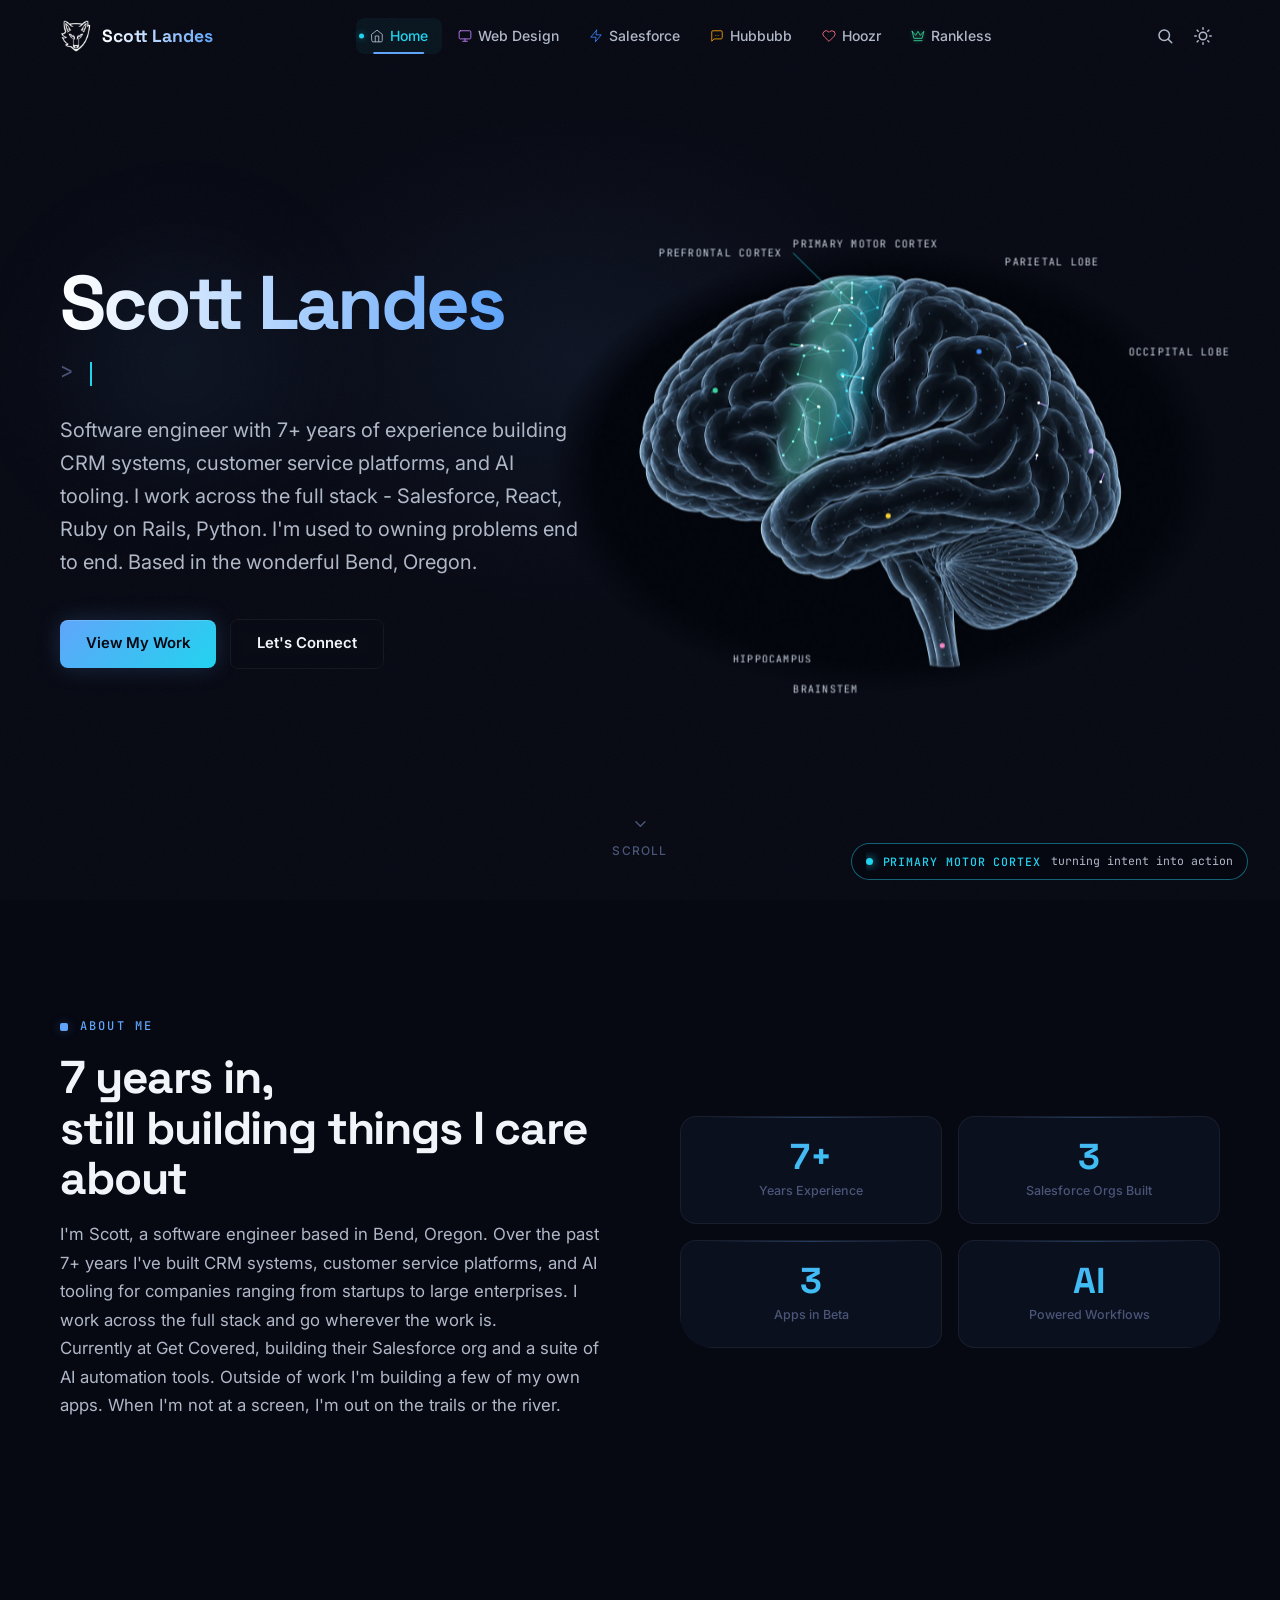
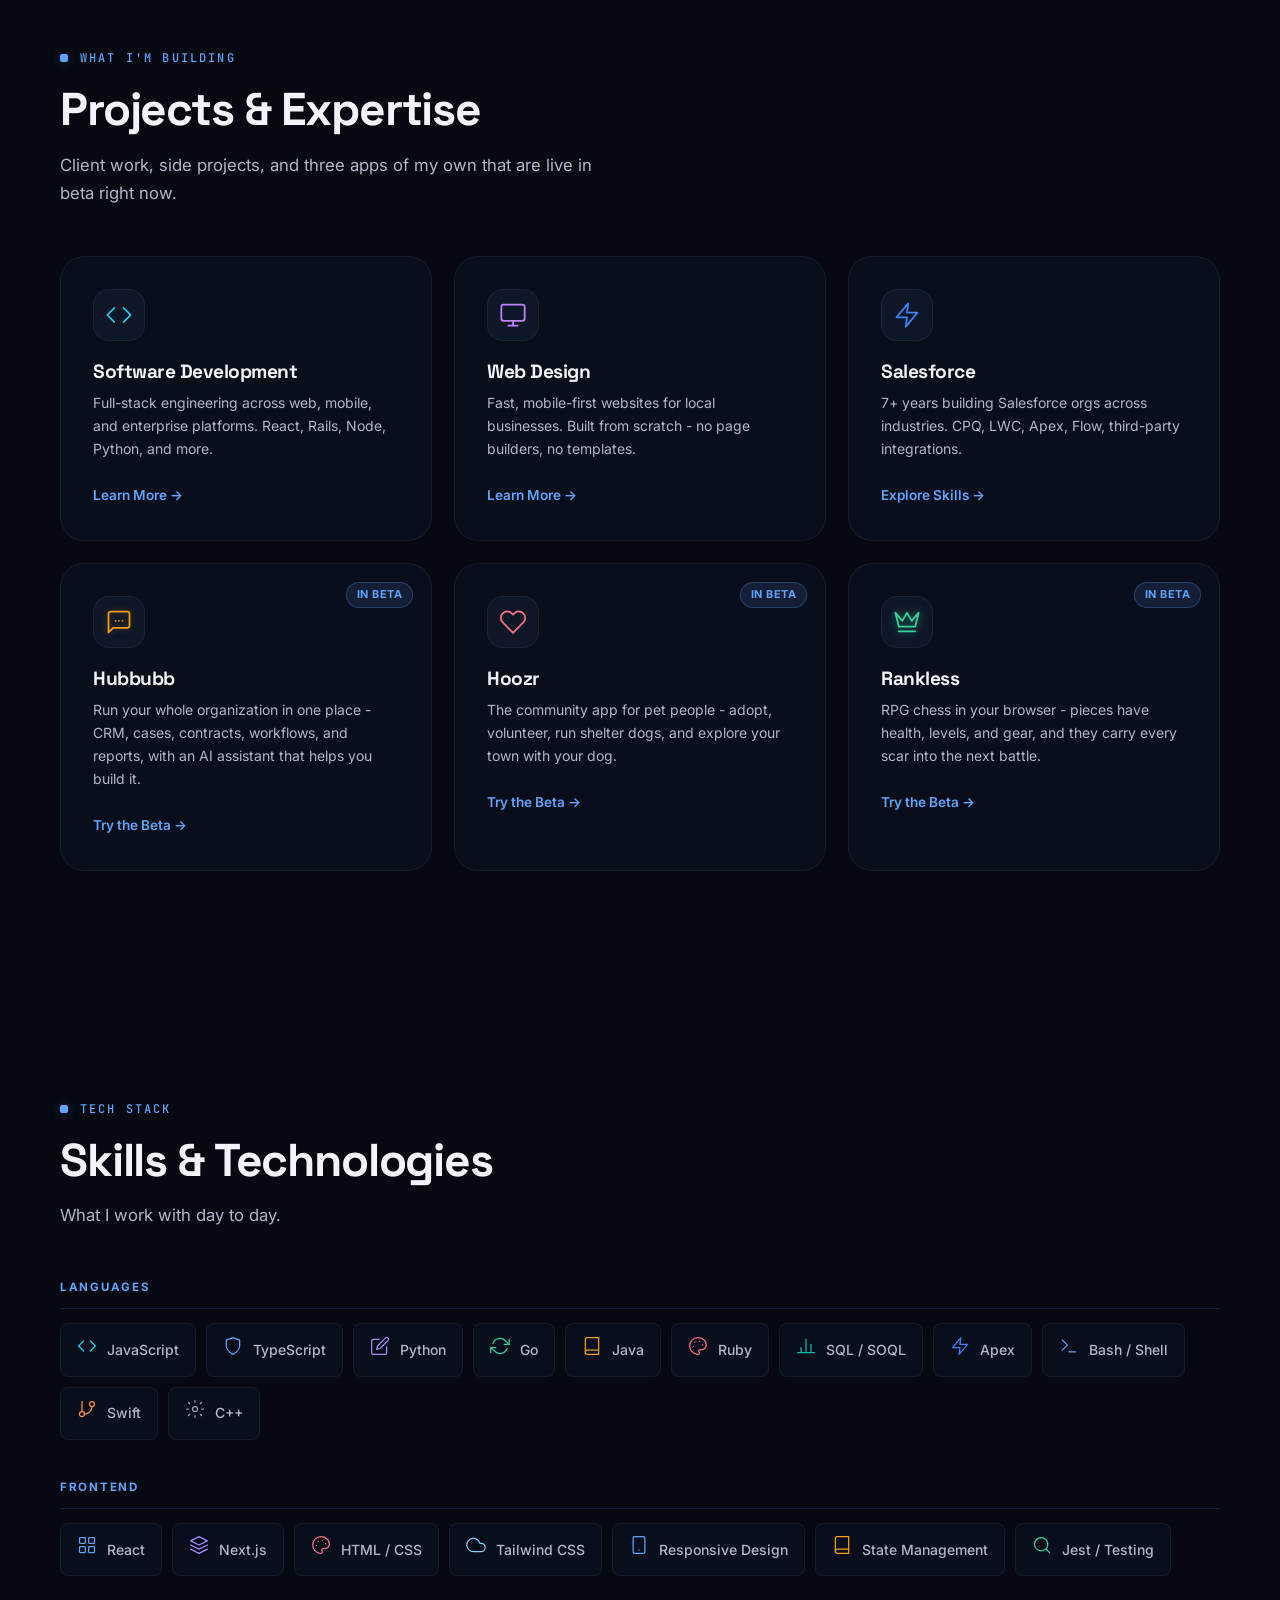
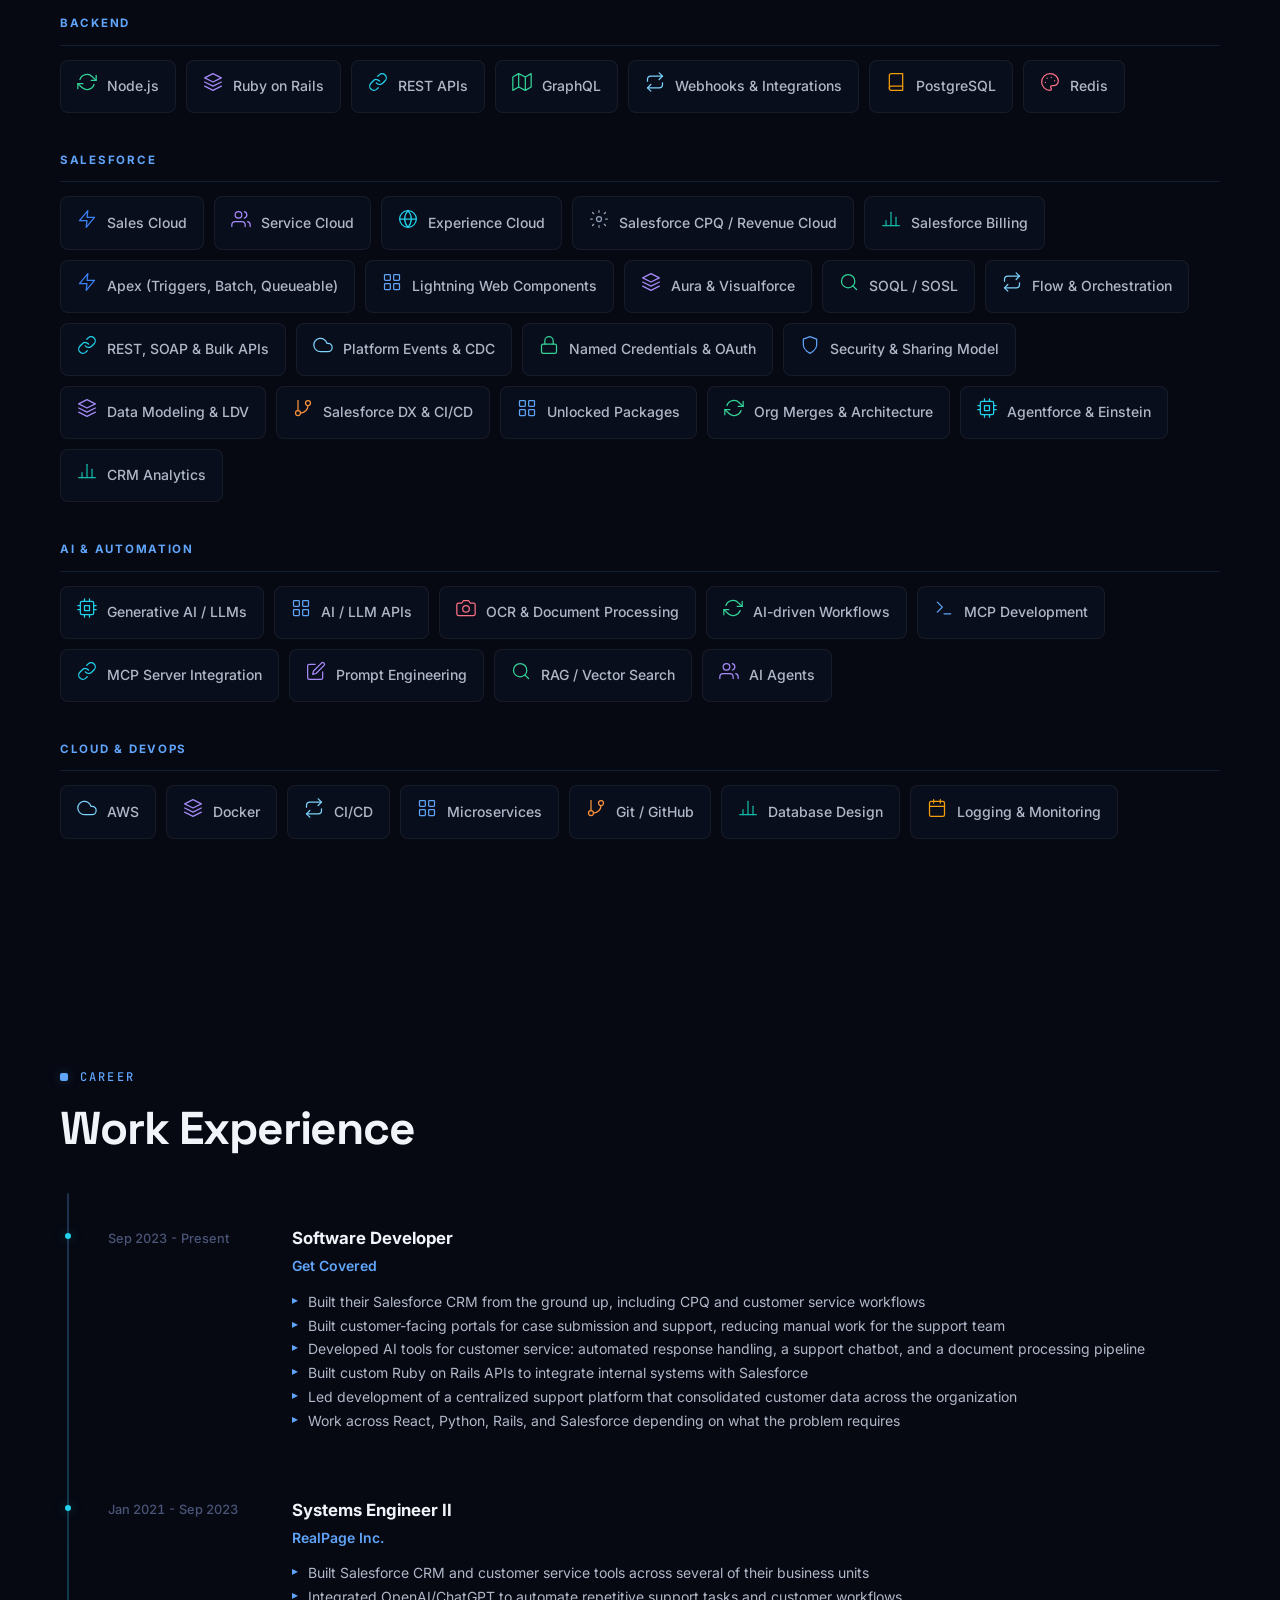
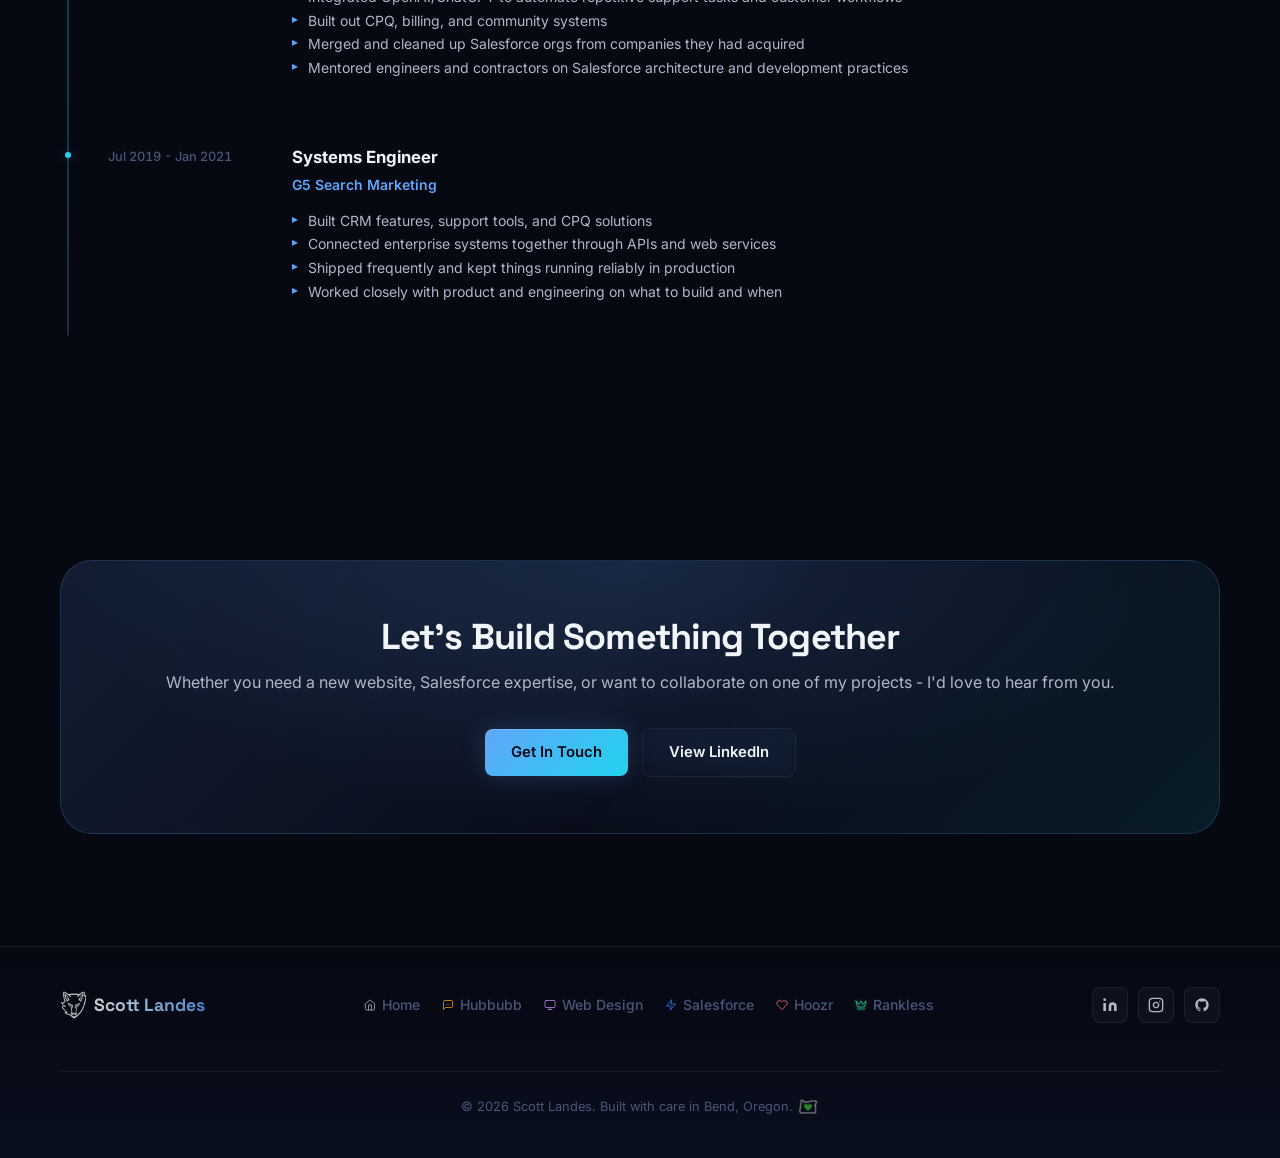
==== commit 33fe49a6: "Clean up the whole site - Remove every comment from the HTML, CSS and JS - Delete ~70 dead CSS selec" ====
--- a/index.html
+++ b/index.html
@@ -4,29 +4,24 @@
   <meta charset="UTF-8" />
   <meta name="viewport" content="width=device-width, initial-scale=1, minimum-scale=1">
 
-  <!-- Primary Meta -->
   <title>Scott Landes</title>
   <meta name="description" content="Scott Landes is a Software Engineer and Web Designer based in Bend, Oregon with 7+ years of experience in Salesforce development, Lightning Web Components, CPQ, and building beautiful modern websites for local businesses." />
-  <meta name="keywords" content="Scott Landes, Software Engineer, Web Designer, Bend Oregon, Salesforce Developer, Lightning Web Components, Apex, CPQ, web design, Hubbubb, Hubbubb CRM, Hoozr, Rankless" />
   <meta name="author" content="Scott Landes" />
   <link rel="canonical" href="https://scottjlandes.com" />
   <link rel="icon" type="image/svg+xml" href="images/icons/icon-logo.svg" />
   <link rel="icon" type="image/png" sizes="32x32" href="images/icons/icon-logo.png" />
   <link rel="apple-touch-icon" href="images/icons/icon-logo.png" />
 
-  <!-- Open Graph -->
   <meta property="og:type" content="website" />
   <meta property="og:url" content="https://scottjlandes.com" />
   <meta property="og:title" content="Scott Landes | Software Engineer &amp; Web Designer | Bend, OR" />
   <meta property="og:description" content="Software Engineer and Web Designer based in Bend, Oregon. Specializing in Salesforce, Lightning Web Components, CPQ, and modern web design for local businesses." />
   <meta property="og:site_name" content="Scott Landes" />
 
-  <!-- Twitter Card -->
-  <meta name="twitter:card" content="summary_large_image" />
+  <meta name="twitter:card" content="summary" />
   <meta name="twitter:title" content="Scott Landes | Software Engineer &amp; Web Designer | Bend, OR" />
   <meta name="twitter:description" content="Software Engineer and Web Designer based in Bend, Oregon. Salesforce expert, LWC developer, and creator of Hubbubb, Hoozr, and Rankless - all now in beta." />
 
-  <!-- Schema.org Person JSON-LD -->
   <script type="application/ld+json">
   {
     "@context": "https://schema.org",
@@ -47,12 +42,10 @@
   }
   </script>
 
-  <!-- Fonts -->
   <link rel="preconnect" href="https://fonts.googleapis.com" />
   <link rel="preconnect" href="https://fonts.gstatic.com" crossorigin />
   <link href="https://fonts.googleapis.com/css2?family=Inter:wght@400;500;600&family=Space+Grotesk:wght@700;800&family=JetBrains+Mono:wght@400;500&display=swap" rel="stylesheet" />
 
-  <!-- Styles -->
   <link rel="stylesheet" href="css/styles.css" />
   <script>(function(){var t=localStorage.getItem("theme");if(t)document.documentElement.setAttribute("data-theme",t);if(t==="light")document.addEventListener("DOMContentLoaded",function(){document.querySelectorAll("img[data-logo-dark]").forEach(function(i){i.src=i.getAttribute("data-logo-dark");});});})();</script>
 </head>
@@ -61,9 +54,6 @@
   <div class="page-bg" aria-hidden="true"></div>
   <div class="brain" aria-hidden="true" data-src="images/brain-{theme}.jpg"></div>
 
-  <!-- ============================================================
-       Navigation
-  ============================================================ -->
   <header>
     <nav class="nav" aria-label="Main navigation">
       <div class="container">
@@ -111,7 +101,6 @@
       </div>
     </nav>
 
-    <!-- Mobile overlay menu -->
     <div class="nav__mobile" aria-hidden="true">
       <a href="#" class="nav__mobile-link"><svg class="ic-home" width="28" height="28" viewBox="0 0 24 24" fill="none" stroke="currentColor" stroke-width="1.5" stroke-linecap="round" stroke-linejoin="round">
   <path d="M3 9l9-7 9 7v11a2 2 0 0 1-2 2H5a2 2 0 0 1-2-2z"/>
@@ -143,14 +132,10 @@
 
   <main>
 
-    <!-- ============================================================
-         Hero
-    ============================================================ -->
     <section class="hero" id="home" data-section="home">
 
       <div class="container">
         <div class="hero__content">
-          <!-- Soft glow behind name -->
           <div class="hero__glow" aria-hidden="true"></div>
           <h1 class="hero__title reveal reveal-d1">
             <span class="hero__name-row">
@@ -178,14 +163,10 @@
       </div>
     </section>
 
-    <!-- ============================================================
-         About
-    ============================================================ -->
-    <section id="about" data-section="about" data-brain="dmn" data-brain-note="About me">
+    <section id="about" data-section="about" data-brain="dmn">
       <div class="container">
         <div class="about-grid">
 
-          <!-- Left: Text -->
           <div>
             <p class="label reveal">About Me</p>
             <h2 class="section-title reveal reveal-d1">7 years in,<br />still building things I care about</h2>
@@ -197,7 +178,6 @@
             </p>
           </div>
 
-          <!-- Right: Stats with visual bg -->
           <div class="about-stats-wrapper reveal reveal-d2">
             <div class="about-stats reveal reveal-d2">
               <div class="stat">
@@ -223,9 +203,6 @@
       </div>
     </section>
 
-    <!-- ============================================================
-         Projects
-    ============================================================ -->
     <section id="projects" data-section="projects">
       <div class="container">
         <p class="label reveal">What I'm Building</p>
@@ -234,8 +211,7 @@
 
         <div class="projects-grid">
 
-          <!-- Software Development -->
-          <a href="#skills" class="card proj-card proj-card--live reveal prod-default" aria-label="Software Development - Learn More" data-brain="motor" data-brain-note="Software Development">
+          <a href="#skills" class="card proj-card proj-card--live reveal prod-default" aria-label="Software Development - Learn More" data-brain="motor">
             <div class="proj-card__icon icon-code" aria-hidden="true"><svg width="28" height="28" viewBox="0 0 24 24" fill="none" stroke="currentColor" stroke-width="1.5" stroke-linecap="round" stroke-linejoin="round">
   <polyline points="16 18 22 12 16 6"/>
   <polyline points="8 6 2 12 8 18"/>
@@ -245,8 +221,7 @@
             <span class="proj-card__link">Learn More →</span>
           </a>
 
-          <!-- Web Design -->
-          <a href="pages/web-design.html" class="card proj-card proj-card--live prod-webdesign reveal reveal-d1" aria-label="Web Design - Learn More" data-brain="occipital" data-brain-note="Web Design">
+          <a href="pages/web-design.html" class="card proj-card proj-card--live prod-webdesign reveal reveal-d1" aria-label="Web Design - Learn More" data-brain="occipital">
             <div class="proj-card__icon icon-webdesign" aria-hidden="true"><svg class="ic-webdesign" width="28" height="28" viewBox="0 0 24 24" fill="none" stroke="currentColor" stroke-width="1.5" stroke-linecap="round" stroke-linejoin="round">
   <rect x="2" y="3" width="20" height="14" rx="2" ry="2"/>
   <line x1="8" y1="21" x2="16" y2="21"/>
@@ -257,8 +232,7 @@
             <span class="proj-card__link">Learn More →</span>
           </a>
 
-          <!-- Salesforce -->
-          <a href="pages/salesforce.html" class="card proj-card proj-card--live prod-salesforce reveal reveal-d2" aria-label="Salesforce - Explore Skills" data-brain="parietal" data-brain-note="Salesforce">
+          <a href="pages/salesforce.html" class="card proj-card proj-card--live prod-salesforce reveal reveal-d2" aria-label="Salesforce - Explore Skills" data-brain="parietal">
             <div class="proj-card__icon icon-salesforce" aria-hidden="true"><svg class="ic-salesforce" width="28" height="28" viewBox="0 0 24 24" fill="none" stroke="currentColor" stroke-width="1.5" stroke-linecap="round" stroke-linejoin="round">
   <polygon points="13 2 3 14 12 14 11 22 21 10 12 10 13 2"/>
 </svg></div>
@@ -267,8 +241,7 @@
             <span class="proj-card__link">Explore Skills →</span>
           </a>
 
-          <!-- Hubbubb -->
-          <a href="pages/hubbubb.html" class="card proj-card proj-card--live prod-hubbub reveal reveal-d3" aria-label="Hubbubb - In Beta" data-brain="language" data-brain-note="Hubbubb">
+          <a href="pages/hubbubb.html" class="card proj-card proj-card--live prod-hubbub reveal reveal-d3" aria-label="Hubbubb - In Beta" data-brain="language">
             <div class="proj-card__icon icon-hubbub" aria-hidden="true"><svg class="ic-hubbub" width="28" height="28" viewBox="0 0 24 24" fill="none" stroke="currentColor" stroke-width="1.5" stroke-linecap="round" stroke-linejoin="round">
   <path d="M21 15a2 2 0 0 1-2 2H7l-4 4V5a2 2 0 0 1 2-2h14a2 2 0 0 1 2 2z"/>
   <circle cx="9" cy="11" r="0.8" fill="currentColor" stroke="none"/>
@@ -281,8 +254,7 @@
             <span class="proj-card__link">Try the Beta →</span>
           </a>
 
-          <!-- Hoozr -->
-          <a href="pages/hoozr.html" class="card proj-card proj-card--live prod-hoozr reveal reveal-d4" aria-label="Hoozr - In Beta" data-brain="limbic" data-brain-note="Hoozr">
+          <a href="pages/hoozr.html" class="card proj-card proj-card--live prod-hoozr reveal reveal-d4" aria-label="Hoozr - In Beta" data-brain="limbic">
             <div class="proj-card__icon icon-hoozr" aria-hidden="true"><svg class="ic-hoozr" width="28" height="28" viewBox="0 0 24 24" fill="none" stroke="currentColor" stroke-width="1.5" stroke-linecap="round" stroke-linejoin="round">
   <path d="M20.84 4.61a5.5 5.5 0 0 0-7.78 0L12 5.67l-1.06-1.06a5.5 5.5 0 0 0-7.78 7.78l1.06 1.06L12 21.23l7.78-7.78 1.06-1.06a5.5 5.5 0 0 0 0-7.78z"/>
 </svg></div>
@@ -292,8 +264,7 @@
             <span class="proj-card__link">Try the Beta →</span>
           </a>
 
-          <!-- Rankless -->
-          <a href="pages/rankless.html" class="card proj-card proj-card--live prod-rankless reveal reveal-d5" aria-label="Rankless - In Beta" data-brain="prefrontal" data-brain-note="Rankless">
+          <a href="pages/rankless.html" class="card proj-card proj-card--live prod-rankless reveal reveal-d5" aria-label="Rankless - In Beta" data-brain="prefrontal">
             <div class="proj-card__icon icon-rankless" aria-hidden="true"><svg class="ic-rankless" width="28" height="28" viewBox="0 0 24 24" fill="none" stroke="currentColor" stroke-width="1.5" stroke-linecap="round" stroke-linejoin="round">
   <path d="M2 4l3 12h14l3-12-6 7-4-7-4 7-6-7z"/>
   <line x1="5" y1="20" x2="19" y2="20"/>
@@ -308,9 +279,6 @@
       </div>
     </section>
 
-    <!-- ============================================================
-         Skills
-    ============================================================ -->
     <section id="skills" data-section="skills">
       <div class="container">
         <p class="label reveal">Tech Stack</p>
@@ -319,8 +287,7 @@
 
         <div class="skills-grid">
 
-          <!-- Languages -->
-          <p class="skill-category reveal" data-brain="language" data-brain-note="Languages">Languages</p>
+          <p class="skill-category reveal" data-brain="language">Languages</p>
           <div class="skill-chip reveal">
             <span class="skill-chip__icon" aria-hidden="true"><svg class="ic-code" width="20" height="20" viewBox="0 0 24 24" fill="none" stroke="currentColor" stroke-width="1.5" stroke-linecap="round" stroke-linejoin="round">
   <polyline points="16 18 22 12 16 6"/>
@@ -405,8 +372,7 @@
             C++
           </div>
 
-          <!-- Frontend -->
-          <p class="skill-category reveal" data-brain="occipital" data-brain-note="Frontend">Frontend</p>
+          <p class="skill-category reveal" data-brain="occipital">Frontend</p>
           <div class="skill-chip reveal">
             <span class="skill-chip__icon" aria-hidden="true"><svg class="ic-component" width="20" height="20" viewBox="0 0 24 24" fill="none" stroke="currentColor" stroke-width="1.5" stroke-linecap="round" stroke-linejoin="round">
   <rect x="3" y="3" width="7" height="7" rx="1"/>
@@ -462,8 +428,7 @@
             Jest / Testing
           </div>
 
-          <!-- Backend -->
-          <p class="skill-category reveal" data-brain="cerebellum" data-brain-note="Backend">Backend</p>
+          <p class="skill-category reveal" data-brain="cerebellum">Backend</p>
           <div class="skill-chip reveal">
             <span class="skill-chip__icon" aria-hidden="true"><svg class="ic-agile" width="20" height="20" viewBox="0 0 24 24" fill="none" stroke="currentColor" stroke-width="1.5" stroke-linecap="round" stroke-linejoin="round">
   <polyline points="23 4 23 10 17 10"/>
@@ -522,8 +487,7 @@
             Redis
           </div>
 
-          <!-- Salesforce -->
-          <p class="skill-category reveal" data-brain="parietal" data-brain-note="Salesforce">Salesforce</p>
+          <p class="skill-category reveal" data-brain="parietal">Salesforce</p>
           <div class="skill-chip reveal">
             <span class="skill-chip__icon" aria-hidden="true"><svg class="ic-salesforce" width="20" height="20" viewBox="0 0 24 24" fill="none" stroke="currentColor" stroke-width="1.5" stroke-linecap="round" stroke-linejoin="round">
   <polygon points="13 2 3 14 12 14 11 22 21 10 12 10 13 2"/>
@@ -687,8 +651,7 @@
             CRM Analytics
           </div>
 
-          <!-- AI & Automation -->
-          <p class="skill-category reveal" data-brain="neocortex" data-brain-note="AI & Automation">AI &amp; Automation</p>
+          <p class="skill-category reveal" data-brain="neocortex">AI &amp; Automation</p>
           <div class="skill-chip reveal">
             <span class="skill-chip__icon" aria-hidden="true"><svg class="ic-robot" width="20" height="20" viewBox="0 0 24 24" fill="none" stroke="currentColor" stroke-width="1.5" stroke-linecap="round" stroke-linejoin="round">
   <rect x="4" y="4" width="16" height="16" rx="2"/>
@@ -766,8 +729,7 @@
             AI Agents
           </div>
 
-          <!-- Cloud & DevOps -->
-          <p class="skill-category reveal" data-brain="brainstem" data-brain-note="Cloud & DevOps">Cloud &amp; DevOps</p>
+          <p class="skill-category reveal" data-brain="brainstem">Cloud &amp; DevOps</p>
           <div class="skill-chip reveal">
             <span class="skill-chip__icon" aria-hidden="true"><svg class="ic-cloud" width="20" height="20" viewBox="0 0 24 24" fill="none" stroke="currentColor" stroke-width="1.5" stroke-linecap="round" stroke-linejoin="round">
   <path d="M18 10h-1.26A8 8 0 1 0 9 20h9a5 5 0 0 0 0-10z"/>
@@ -832,17 +794,13 @@
       </div>
     </section>
 
-    <!-- ============================================================
-         Experience
-    ============================================================ -->
     <section id="experience" data-section="experience">
       <div class="container">
         <p class="label reveal">Career</p>
         <h2 class="section-title reveal reveal-d1">Work Experience</h2>
 
-        <ul class="experience-list" role="list" data-brain="hippocampus" data-brain-note="7 years of work">
-
-          <!-- Get Covered -->
+        <ul class="experience-list" role="list" data-brain="hippocampus">
+
           <li class="exp-item reveal reveal-d2">
             <div class="exp-item__period">Sep 2023 - Present</div>
             <div>
@@ -859,7 +817,6 @@
             </div>
           </li>
 
-          <!-- RealPage -->
           <li class="exp-item reveal reveal-d3">
             <div class="exp-item__period">Jan 2021 - Sep 2023</div>
             <div>
@@ -875,7 +832,6 @@
             </div>
           </li>
 
-          <!-- G5 -->
           <li class="exp-item reveal reveal-d4">
             <div class="exp-item__period">Jul 2019 - Jan 2021</div>
             <div>
@@ -894,12 +850,9 @@
       </div>
     </section>
 
-    <!-- ============================================================
-         CTA Banner
-    ============================================================ -->
     <section aria-label="Contact call to action">
       <div class="container">
-        <div class="cta-banner reveal" data-brain="all" data-brain-note="Let's build something">
+        <div class="cta-banner reveal" data-brain="all">
           <h2 class="cta-banner__title">Let's Build Something Together</h2>
           <p class="cta-banner__desc">Whether you need a new website, Salesforce expertise, or want to collaborate on one of my projects - I'd love to hear from you.</p>
           <div class="hero__actions">
@@ -912,9 +865,6 @@
 
   </main>
 
-  <!-- ============================================================
-       Footer
-  ============================================================ -->
   <footer class="footer">
     <div class="container">
       <div class="footer__inner">
@@ -950,7 +900,6 @@
         </nav>
 
         <div class="footer__social">
-          <!-- LinkedIn -->
           <a href="https://www.linkedin.com/in/scott-and-vega" target="_blank" rel="noopener noreferrer" aria-label="Scott Landes on LinkedIn">
             <svg width="16" height="16" viewBox="0 0 24 24" fill="currentColor" aria-hidden="true">
               <path d="M16 8a6 6 0 0 1 6 6v7h-4v-7a2 2 0 0 0-2-2 2 2 0 0 0-2 2v7h-4v-7a6 6 0 0 1 6-6z"/>
@@ -959,7 +908,6 @@
             </svg>
           </a>
 
-          <!-- Instagram -->
           <a href="https://www.instagram.com/scottnvega/" target="_blank" rel="noopener noreferrer" aria-label="Scott Landes on Instagram">
             <svg width="16" height="16" viewBox="0 0 24 24" fill="none" stroke="currentColor" stroke-width="2" stroke-linecap="round" stroke-linejoin="round" aria-hidden="true">
               <rect x="2" y="2" width="20" height="20" rx="5" ry="5"/>
@@ -968,21 +916,19 @@
             </svg>
           </a>
 
-          <!-- GitHub -->
-          <a href="https://github.com" target="_blank" rel="noopener noreferrer" aria-label="Scott Landes on GitHub">
+          <a href="https://github.com/scottlandes1217" target="_blank" rel="noopener noreferrer" aria-label="Scott Landes on GitHub">
             <svg width="16" height="16" viewBox="0 0 24 24" fill="currentColor" aria-hidden="true">
               <path d="M12 2C6.477 2 2 6.484 2 12.017c0 4.425 2.865 8.18 6.839 9.504.5.092.682-.217.682-.483 0-.237-.008-.868-.013-1.703-2.782.605-3.369-1.343-3.369-1.343-.454-1.158-1.11-1.466-1.11-1.466-.908-.62.069-.608.069-.608 1.003.07 1.531 1.032 1.531 1.032.892 1.53 2.341 1.088 2.91.832.092-.647.35-1.088.636-1.338-2.22-.253-4.555-1.113-4.555-4.951 0-1.093.39-1.988 1.029-2.688-.103-.253-.446-1.272.098-2.65 0 0 .84-.27 2.75 1.026A9.564 9.564 0 0 1 12 6.844a9.59 9.59 0 0 1 2.504.337c1.909-1.296 2.747-1.027 2.747-1.027.546 1.379.202 2.398.1 2.651.64.7 1.028 1.595 1.028 2.688 0 3.848-2.339 4.695-4.566 4.943.359.309.678.92.678 1.855 0 1.338-.012 2.419-.012 2.747 0 .268.18.58.688.482A10.02 10.02 0 0 0 22 12.017C22 6.484 17.522 2 12 2z"/>
             </svg>
           </a>
         </div>
 
-        <p class="footer__copy">© <script>document.write(new Date().getFullYear())</script> Scott Landes. Built with care in Bend, Oregon.<img src="images/icons/icon-oregon-white.png" data-logo-light="images/icons/icon-oregon-white.png" data-logo-dark="images/icons/icon-oregon.png" alt="Oregon" class="footer__bend-badge"></p>
+        <p class="footer__copy">© <span data-year>2026</span> Scott Landes. Built with care in Bend, Oregon.<img src="images/icons/icon-oregon-white.png" data-logo-light="images/icons/icon-oregon-white.png" data-logo-dark="images/icons/icon-oregon.png" alt="Oregon" class="footer__bend-badge"></p>
 
       </div>
     </div>
   </footer>
 
-  <!-- Scripts -->
   <script src="js/main.js" defer></script>
   <script src="js/brain.js" defer></script>
 
--- a/css/styles.css
+++ b/css/styles.css
@@ -1,31 +1,21 @@
-/* ============================================================
-   ScottJLandes.com — Main Stylesheet (Redesigned)
-   Mobile-first, CSS custom properties, no frameworks
-   Warm amber / deep indigo palette with motion and personality
-   ============================================================ */
-
-/* ---- Custom Properties ----------------------------------- */
 :root {
   --bg:         #060812;
   --bg-surface: #0a0f1e;
   --bg-card:    rgba(255,255,255,0.03);
   --bg-card-h:  rgba(255,255,255,0.06);
 
-  /* Ice-blue primary palette */
   --ice-blue:   #60a5fa;
   --ice-soft:   rgba(96,165,250,0.2);
   --cyan:       #22d3ee;
   --cyan-soft:  rgba(34,211,238,0.18);
-  --gold:       #f59e0b;   /* badges only */
-
-  /* Per-product icon colors (currentColor overrides) */
-  --icon-hubbub:   #f59e0b;   /* amber — CRM/business */
-  --icon-hoozr:    #fb7185;   /* rose/pink — pet warmth */
-  --icon-rankless: #34d399;   /* emerald — chess strategy */
-  --icon-webdesign:#c084fc;   /* purple */
-  --icon-salesforce:#3b82f6; /* royal blue */
-
-  /* Gradients */
+  --gold:       #f59e0b;
+
+  --icon-hubbub:   #f59e0b;
+  --icon-hoozr:    #fb7185;
+  --icon-rankless: #34d399;
+  --icon-webdesign:#c084fc;
+  --icon-salesforce:#3b82f6;
+
   --gradient:   linear-gradient(135deg, var(--ice-blue) 0%, var(--cyan) 100%);
   --gradient-ice: linear-gradient(135deg, var(--ice-blue) 0%, #818cf8 100%);
 
@@ -39,7 +29,6 @@
   --font-body:  'Inter', -apple-system, BlinkMacSystemFont, sans-serif;
   --font-head:  'Space Grotesk', var(--font-body);
 
-  /* Custom easing curves */
   --ease-out:    cubic-bezier(0.16,1,0.3,1);
   --ease-spring: cubic-bezier(0.34,1.56,0.64,1);
   --ease-smooth: cubic-bezier(0.4,0,0.2,1);
@@ -52,14 +41,14 @@
   --shadow-card: 0 4px 32px rgba(0,0,0,0.4);
   --shadow-ice:  0 0 48px rgba(96,165,250,0.25);
 
-  /* Transition durations */
   --t-fast:   150ms;
   --t-base:   300ms;
   --t-slow:   600ms;
 }
 
-/* ---- Reset ------------------------------------------------ */
-*, *::before, *::after { box-sizing: border-box; margin: 0; padding: 0; }
+*,
+*::before,
+*::after { box-sizing: border-box; margin: 0; padding: 0; }
 
 html { scroll-behavior: smooth; -webkit-text-size-adjust: 100%; background: var(--bg); }
 
@@ -74,7 +63,6 @@
   -webkit-font-smoothing: antialiased;
 }
 
-/* Full-page fixed atmosphere — noise texture */
 .page-bg {
   position: fixed;
   inset: 0;
@@ -84,7 +72,6 @@
   opacity: 1;
 }
 
-/* Noise overlay via SVG filter */
 .page-bg::before {
   content: '';
   position: absolute;
@@ -94,7 +81,6 @@
   background-size: 200px 200px;
 }
 
-/* Ice-blue ambient glow */
 .page-bg::after {
   content: '';
   position: absolute;
@@ -112,13 +98,18 @@
   100% { transform: translate(-2vw, 2vh) scale(0.97); }
 }
 
-img, video { max-width: 100%; height: auto; display: block; }
+img,
+video { max-width: 100%; height: auto; display: block; }
 a { color: inherit; text-decoration: none; }
 ul { list-style: none; }
 button { font-family: inherit; cursor: pointer; border: none; background: none; }
 
-/* ---- Typography ------------------------------------------ */
-h1,h2,h3,h4,h5,h6 {
+h1,
+h2,
+h3,
+h4,
+h5,
+h6 {
   font-family: var(--font-head);
   line-height: 1.15;
   letter-spacing: -0.025em;
@@ -131,7 +122,6 @@
   background-clip: text;
 }
 
-/* Light mode override for gradient-text */
 [data-theme="light"] .gradient-text {
   background: linear-gradient(135deg, var(--ice-blue) 0%, #6d9fff 40%, var(--cyan) 100%);
   -webkit-background-clip: text;
@@ -139,7 +129,6 @@
   background-clip: text;
 }
 
-/* ---- Layout ---------------------------------------------- */
 .container {
   width: min(1160px, 100% - 2.5rem);
   margin-inline: auto;
@@ -147,7 +136,6 @@
 
 section { padding: clamp(4rem,10vw,7rem) 0; }
 
-/* ---- Navigation ------------------------------------------ */
 .nav {
   position: fixed;
   inset: 0 0 auto;
@@ -227,7 +215,6 @@
 .nav__link:hover { color: var(--text); }
 .nav__link:hover::after { width: 60%; }
 
-/* Active link — cyan dot + ice-blue underline */
 .nav__link.active {
   color: var(--cyan);
   background: rgba(34,211,238,0.06);
@@ -246,7 +233,6 @@
 }
 .nav__link.active::after { width: 60%; }
 
-/* Hamburger */
 .nav__ham {
   display: none;
   flex-direction: column;
@@ -268,7 +254,6 @@
 .nav__ham.open span:nth-child(2) { opacity: 0; transform: scaleX(0); }
 .nav__ham.open span:nth-child(3) { transform: translateY(-7px) rotate(-45deg); }
 
-/* Mobile menu overlay */
 .nav__mobile {
   position: fixed;
   inset: 0;
@@ -297,10 +282,7 @@
   transition: color var(--t-fast), transform var(--t-base) var(--ease-spring);
 }
 .nav__mobile-link:hover { color: var(--ice-blue); transform: scale(1.05); }
-.nav__mobile-link img { width: 28px; height: 28px; opacity: 0.6; transition: opacity var(--t-fast); }
-.nav__mobile-link:hover img { opacity: 1; }
-
-/* ---- Hero ------------------------------------------------- */
+
 .hero {
   min-height: 100svh;
   display: flex;
@@ -308,32 +290,6 @@
   position: relative;
   overflow: hidden;
   padding-top: 5rem;
-}
-
-.hero__bg {
-  position: absolute;
-  inset: 0;
-  z-index: 0;
-  background-image: url('../images/hero-abstract.png');
-  background-size: cover;
-  background-position: center top;
-  opacity: 0.35;
-}
-
-.hero__bg::after {
-  content: '';
-  position: absolute;
-  inset: 0;
-  background:
-    linear-gradient(180deg, rgba(6,8,18,0.5) 0%, transparent 30%, transparent 70%, rgba(6,8,18,0.95) 100%);
-}
-
-/* Canvas particle network — ice-blue nodes */
-.hero__canvas {
-  position: absolute;
-  inset: 0;
-  z-index: 1;
-  pointer-events: none;
 }
 
 .hero__content {
@@ -342,7 +298,6 @@
   max-width: 760px;
 }
 
-/* Floating ice-blue glow behind the name */
 .hero__glow {
   position: absolute;
   left: -40px;
@@ -361,7 +316,6 @@
   100% { transform: scale(1.15) translateX(8px); opacity: 0.8; }
 }
 
-/* Typewriter cursor for subtitle */
 .typewriter-cursor {
   display: inline-block;
   width: 2px;
@@ -381,7 +335,7 @@
   align-items: center;
   gap: 1rem;
 }
-/* Same gradient as the name in the nav and footer */
+
 .hero__name-row > span {
   background: linear-gradient(90deg, #ffffff 0%, var(--ice-blue) 100%);
   -webkit-background-clip: text;
@@ -438,7 +392,6 @@
   50%      { transform:translateY(6px); }
 }
 
-/* ---- Buttons --------------------------------------------- */
 .btn {
   display: inline-flex;
   align-items: center;
@@ -486,7 +439,6 @@
   transform: translateY(-2px);
 }
 
-/* ---- Section Labels -------------------------------------- */
 .label {
   display: inline-block;
   font-size: 0.75rem;
@@ -525,7 +477,6 @@
   line-height: 1.7;
 }
 
-/* ---- Cards ----------------------------------------------- */
 .card {
   background: rgba(13,19,36,0.8);
   border: 1px solid var(--border);
@@ -537,7 +488,6 @@
   backdrop-filter: blur(8px);
 }
 
-/* Gradient top border */
 .card::before {
   content: '';
   position: absolute;
@@ -569,7 +519,6 @@
 .card:hover::before { opacity: 1; top: -1px; }
 .card:hover::after { opacity: 1; }
 
-/* ---- Project Cards --------------------------------------- */
 .projects-grid {
   display: grid;
   grid-template-columns: repeat(6, 1fr);
@@ -577,15 +526,12 @@
   margin-top: 3rem;
 }
 .proj-card--live { grid-column: span 2; }
-.proj-card--soon { grid-column: span 2; }
 
 @media (max-width: 900px) {
-  .proj-card--live,
-  .proj-card--soon { grid-column: span 6; }
+  .proj-card--live { grid-column: span 6; }
 }
 @media (min-width: 901px) and (max-width: 1100px) {
-  .proj-card--live,
-  .proj-card--soon { grid-column: span 3; }
+  .proj-card--live { grid-column: span 3; }
 }
 
 .proj-card {
@@ -607,81 +553,72 @@
   border: 1px solid var(--border);
 }
 
-/* ---- Icon Colors ----------------------------------------- */
-/* All icons inline in HTML with stroke="currentColor".
- * Parent class sets `color` → SVG inherits it as stroke. */
-
-/* Product icons — nav, footer, mobile menu */
-.ic-hubbub    { color: #f59e0b !important; }
-.ic-hoozr     { color: #fb7185 !important; }
-.ic-rankless  { color: #34d399 !important; filter: drop-shadow(0 0 2px rgba(52,211,153,0.4)); }
+.ic-hubbub { color: #f59e0b !important; }
+.ic-hoozr { color: #fb7185 !important; }
+.ic-rankless { color: #34d399 !important; filter: drop-shadow(0 0 2px rgba(52,211,153,0.4)); }
 .ic-webdesign { color: var(--icon-webdesign) !important; }
-.ic-salesforce{ color: var(--icon-salesforce) !important; }
-
-/* Utility icons */
-.ic-home       { color: var(--text-2) !important; }
-.ic-code       { color: var(--cyan) !important; }
-.ic-chart      { color: #14b8a6 !important; }
-.ic-palette    { color: #fb7185 !important; }
-.ic-component  { color: var(--ice-blue) !important; }
-.ic-globe      { color: var(--cyan) !important; }
-.ic-search     { color: #34d399 !important; }
-.ic-book       { color: #f59e0b !important; }
-.ic-terminal   { color: var(--ice-blue) !important; }
-.ic-cloud      { color: #7dd3fc !important; }
-.ic-layers     { color: #a78bfa !important; }
-.ic-link       { color: var(--cyan) !important; }
-.ic-settings   { color: #94a3b8 !important; }
-.ic-shield     { color: var(--ice-blue) !important; }
-.ic-agile      { color: #34d399 !important; }
-.ic-robot      { color: var(--cyan) !important; }
-.ic-refresh    { color: #7dd3fc !important; }
+.ic-salesforce { color: var(--icon-salesforce) !important; }
+
+.ic-home { color: var(--text-2) !important; }
+.ic-code { color: var(--cyan) !important; }
+.ic-chart { color: #14b8a6 !important; }
+.ic-palette { color: #fb7185 !important; }
+.ic-component { color: var(--ice-blue) !important; }
+.ic-globe { color: var(--cyan) !important; }
+.ic-search { color: #34d399 !important; }
+.ic-book { color: #f59e0b !important; }
+.ic-terminal { color: var(--ice-blue) !important; }
+.ic-cloud { color: #7dd3fc !important; }
+.ic-layers { color: #a78bfa !important; }
+.ic-link { color: var(--cyan) !important; }
+.ic-settings { color: #94a3b8 !important; }
+.ic-shield { color: var(--ice-blue) !important; }
+.ic-agile { color: #34d399 !important; }
+.ic-robot { color: var(--cyan) !important; }
+.ic-refresh { color: #7dd3fc !important; }
 .ic-responsive { color: var(--ice-blue) !important; }
-.ic-calendar   { color: #f59e0b !important; }
-.ic-camera     { color: #fb7185 !important; }
-.ic-git        { color: #fb923c !important; }
-.ic-lock       { color: #34d399 !important; }
-.ic-map        { color: #34d399 !important; }
-.ic-pen        { color: #a78bfa !important; }
-.ic-trophy     { color: #facc15 !important; }
-.ic-user       { color: var(--cyan) !important; }
-.ic-users      { color: #a78bfa !important; }
-
-/* Light mode — darker colors for visibility on white bg */
-[data-theme="light"] .ic-hubbub    { color: #b45309 !important; }
-[data-theme="light"] .ic-hoozr     { color: #e11d48 !important; }
-[data-theme="light"] .ic-rankless  { color: #059669 !important; filter: drop-shadow(0 0 2px rgba(5,150,105,0.3)); }
+.ic-calendar { color: #f59e0b !important; }
+.ic-camera { color: #fb7185 !important; }
+.ic-git { color: #fb923c !important; }
+.ic-lock { color: #34d399 !important; }
+.ic-map { color: #34d399 !important; }
+.ic-pen { color: #a78bfa !important; }
+.ic-trophy { color: #facc15 !important; }
+.ic-user { color: var(--cyan) !important; }
+.ic-users { color: #a78bfa !important; }
+
+[data-theme="light"] .ic-hubbub { color: #b45309 !important; }
+[data-theme="light"] .ic-hoozr { color: #e11d48 !important; }
+[data-theme="light"] .ic-rankless { color: #059669 !important; filter: drop-shadow(0 0 2px rgba(5,150,105,0.3)); }
 [data-theme="light"] .ic-webdesign { color: #9333ea !important; }
-[data-theme="light"] .ic-salesforce{ color: #1d4ed8 !important; }
-
-[data-theme="light"] .ic-code       { color: #0891b2 !important; }
-[data-theme="light"] .ic-chart      { color: #0d9488 !important; }
-[data-theme="light"] .ic-palette    { color: #e11d48 !important; }
-[data-theme="light"] .ic-component  { color: #2563eb !important; }
-[data-theme="light"] .ic-globe      { color: #0891b2 !important; }
-[data-theme="light"] .ic-search     { color: #059669 !important; }
-[data-theme="light"] .ic-book       { color: #b45309 !important; }
-[data-theme="light"] .ic-terminal   { color: #2563eb !important; }
-[data-theme="light"] .ic-cloud      { color: #0284c7 !important; }
-[data-theme="light"] .ic-layers     { color: #7c3aed !important; }
-[data-theme="light"] .ic-link       { color: #0891b2 !important; }
-[data-theme="light"] .ic-settings   { color: #475569 !important; }
-[data-theme="light"] .ic-shield     { color: #2563eb !important; }
-[data-theme="light"] .ic-agile      { color: #059669 !important; }
-[data-theme="light"] .ic-robot      { color: #0891b2 !important; }
-[data-theme="light"] .ic-refresh    { color: #0284c7 !important; }
+[data-theme="light"] .ic-salesforce { color: #1d4ed8 !important; }
+
+[data-theme="light"] .ic-code { color: #0891b2 !important; }
+[data-theme="light"] .ic-chart { color: #0d9488 !important; }
+[data-theme="light"] .ic-palette { color: #e11d48 !important; }
+[data-theme="light"] .ic-component { color: #2563eb !important; }
+[data-theme="light"] .ic-globe { color: #0891b2 !important; }
+[data-theme="light"] .ic-search { color: #059669 !important; }
+[data-theme="light"] .ic-book { color: #b45309 !important; }
+[data-theme="light"] .ic-terminal { color: #2563eb !important; }
+[data-theme="light"] .ic-cloud { color: #0284c7 !important; }
+[data-theme="light"] .ic-layers { color: #7c3aed !important; }
+[data-theme="light"] .ic-link { color: #0891b2 !important; }
+[data-theme="light"] .ic-settings { color: #475569 !important; }
+[data-theme="light"] .ic-shield { color: #2563eb !important; }
+[data-theme="light"] .ic-agile { color: #059669 !important; }
+[data-theme="light"] .ic-robot { color: #0891b2 !important; }
+[data-theme="light"] .ic-refresh { color: #0284c7 !important; }
 [data-theme="light"] .ic-responsive { color: #2563eb !important; }
-[data-theme="light"] .ic-calendar   { color: #b45309 !important; }
-[data-theme="light"] .ic-camera     { color: #e11d48 !important; }
-[data-theme="light"] .ic-git        { color: #c2410c !important; }
-[data-theme="light"] .ic-lock       { color: #059669 !important; }
-[data-theme="light"] .ic-map        { color: #059669 !important; }
-[data-theme="light"] .ic-pen        { color: #7c3aed !important; }
-[data-theme="light"] .ic-trophy     { color: #a16207 !important; }
-[data-theme="light"] .ic-user       { color: #0891b2 !important; }
-[data-theme="light"] .ic-users      { color: #7c3aed !important; }
-
-/* Per-product gradient hairlines (top border) */
+[data-theme="light"] .ic-calendar { color: #b45309 !important; }
+[data-theme="light"] .ic-camera { color: #e11d48 !important; }
+[data-theme="light"] .ic-git { color: #c2410c !important; }
+[data-theme="light"] .ic-lock { color: #059669 !important; }
+[data-theme="light"] .ic-map { color: #059669 !important; }
+[data-theme="light"] .ic-pen { color: #7c3aed !important; }
+[data-theme="light"] .ic-trophy { color: #a16207 !important; }
+[data-theme="light"] .ic-user { color: #0891b2 !important; }
+[data-theme="light"] .ic-users { color: #7c3aed !important; }
 
 .proj-card__badge {
   position: absolute;
@@ -694,12 +631,10 @@
   text-transform: uppercase;
   letter-spacing: 0.05em;
 }
-.badge-soon { background: rgba(251,146,60,.14); color: #fb923c; border: 1px solid rgba(251,146,60,.25); }
-.badge-live { background: rgba(34,197,94,.14);  color: #22c55e; border: 1px solid rgba(34,197,94,.25); }
 .badge-beta { background: rgba(96,165,250,.12);  color: var(--ice-blue); border: 1px solid rgba(96,165,250,0.25); }
 
 .proj-card__title { font-size: 1.2rem; font-weight: 700; margin-bottom: 0.5rem; }
-.proj-card__desc  { font-size: 0.875rem; color: var(--text-2); line-height: 1.65; margin-bottom: 1.375rem; }
+.proj-card__desc { font-size: 0.875rem; color: var(--text-2); line-height: 1.65; margin-bottom: 1.375rem; }
 
 .proj-card__link {
   display: inline-flex;
@@ -712,119 +647,55 @@
 }
 .proj-card:hover .proj-card__link { gap: 0.625rem; }
 
-/* ---- Icon Colors (Dark Mode Defaults) --------------------- */
-/* Utility icons loaded as <img> — can't inherit currentColor.
- * SVGs have stroke="currentColor" which defaults to black when loaded via <img>.
- * Use drop-shadow to provide a colored glow that makes the icon visible. */
-.icon-nav-hubbub      img { filter: drop-shadow(0 0 2px rgba(245,158,11,0.5)); }
-.icon-nav-hoozr       img { filter: drop-shadow(0 0 2px rgba(251,113,133,0.5)); }
-.icon-nav-rankless    img { filter: drop-shadow(0 0 2px rgba(52,211,153,0.5)); }
-.icon-nav-webdesign   img { filter: drop-shadow(0 0 2px rgba(96,165,250,0.5)); }
-.icon-nav-salesforce  img { filter: drop-shadow(0 0 2px rgba(56,189,248,0.5)); }
-
-/* Utility icon classes on skill chips / feature cards */
-.skill-chip__icon .ic-code,        svg[stroke="currentColor"] ~ .ic-icon { stroke: var(--cyan); }
-
-/* Product project card icon colors — these are inlined SVGs so currentColor works */
 .icon-code         svg { stroke: var(--cyan); }
-.icon-code         svg[fill]:not([fill="none"])  { fill: var(--cyan); }
+.icon-code         svg[fill]:not([fill="none"]) { fill: var(--cyan); }
 .icon-hubbub       svg { stroke: var(--icon-hubbub); filter: drop-shadow(0 0 3px rgba(245,158,11,0.3)); }
-.icon-hubbub       svg[fill]:not([fill="none"])  { fill: var(--icon-hubbub); }
+.icon-hubbub       svg[fill]:not([fill="none"]) { fill: var(--icon-hubbub); }
 .icon-hoozr        svg { stroke: var(--icon-hoozr); }
-.icon-hoozr        svg[fill]:not([fill="none"])   { fill: var(--icon-hoozr); }
+.icon-hoozr        svg[fill]:not([fill="none"]) { fill: var(--icon-hoozr); }
 .icon-rankless     svg { stroke: var(--icon-rankless); filter: drop-shadow(0 0 4px rgba(52,211,153,0.5)); }
-.icon-rankless     svg[fill]:not([fill="none"])   { fill: var(--icon-rankless); }
+.icon-rankless     svg[fill]:not([fill="none"]) { fill: var(--icon-rankless); }
 .icon-webdesign    svg { stroke: var(--icon-webdesign); }
-.icon-webdesign    svg[fill]:not([fill="none"])   { fill: var(--icon-webdesign); }
+.icon-webdesign    svg[fill]:not([fill="none"]) { fill: var(--icon-webdesign); }
 .icon-salesforce   svg { stroke: var(--icon-salesforce); }
-.icon-salesforce   svg[fill]:not([fill="none"])   { fill: var(--icon-salesforce); }
-
-/* Utility icon stroke colors (inline SVGs) */
-.ic-terminal svg  { stroke: var(--ice-blue); }
-.ic-chart svg     { stroke: #14b8a6; }
-.ic-palette svg   { stroke: var(--icon-hoozr); }
-.ic-component svg { stroke: var(--ice-blue); }
-.ic-globe svg     { stroke: var(--cyan); }
-.ic-search svg    { stroke: var(--icon-rankless); }
-.ic-book svg      { stroke: var(--gold); }
-.ic-cloud svg     { stroke: #7dd3fc; }
-.ic-layers svg    { stroke: #a78bfa; }
-.ic-link svg      { stroke: var(--cyan); }
-.ic-settings svg  { stroke: #94a3b8; }
-.ic-robot svg     { stroke: var(--cyan); }
-.ic-refresh svg   { stroke: #7dd3fc; }
-.ic-responsive svg{ stroke: var(--ice-blue); }
-.ic-shield svg    { stroke: var(--ice-blue); }
-.ic-agile svg     { stroke: var(--icon-rankless); }
-
-/* Light mode icon overrides — darker strokes for visibility on white bg */
-[data-theme="light"] .nav__link img,
-[data-theme="light"] .footer__nav a img { filter: brightness(0.15) saturate(3) sepia(0.5) hue-rotate(200deg); }
-
-[data-theme="light"] .icon-nav-hubbub      img { filter: brightness(0) saturate(100) hue-rotate(0deg); background: var(--icon-hubbub) !important; padding: 6px; border-radius: 4px; }
-[data-theme="light"] .icon-nav-hoozr        img { background: #e11d48 !important; padding: 6px; border-radius: 4px; }
-[data-theme="light"] .icon-nav-rankless     img { background: #059669 !important; padding: 6px; border-radius: 4px; }
-[data-theme="light"] .icon-nav-webdesign    img { background: #2563eb !important; padding: 6px; border-radius: 4px; }
-[data-theme="light"] .icon-nav-salesforce   img { background: #0284c7 !important; padding: 6px; border-radius: 4px; }
-
-/* Light mode inline SVG overrides for project cards */
+.icon-salesforce   svg[fill]:not([fill="none"]) { fill: var(--icon-salesforce); }
+
 [data-theme="light"] .icon-code         svg { stroke: #0891b2; }
-[data-theme="light"] .icon-code         svg[fill]:not([fill="none"])  { fill: #0891b2; }
+[data-theme="light"] .icon-code         svg[fill]:not([fill="none"]) { fill: #0891b2; }
 [data-theme="light"] .icon-hubbub       svg { stroke: #b45309; filter: drop-shadow(0 0 2px rgba(180,83,9,0.3)); }
-[data-theme="light"] .icon-hubbub       svg[fill]:not([fill="none"])  { fill: #b45309; }
+[data-theme="light"] .icon-hubbub       svg[fill]:not([fill="none"]) { fill: #b45309; }
 [data-theme="light"] .icon-hoozr        svg { stroke: #e11d48; }
-[data-theme="light"] .icon-hoozr        svg[fill]:not([fill="none"])   { fill: #e11d48; }
+[data-theme="light"] .icon-hoozr        svg[fill]:not([fill="none"]) { fill: #e11d48; }
 [data-theme="light"] .icon-rankless     svg { stroke: #059669; filter: drop-shadow(0 0 3px rgba(5,150,105,0.4)); }
-[data-theme="light"] .icon-rankless     svg[fill]:not([fill="none"])   { fill: #059669; }
+[data-theme="light"] .icon-rankless     svg[fill]:not([fill="none"]) { fill: #059669; }
 [data-theme="light"] .icon-webdesign    svg { stroke: #9333ea; }
-[data-theme="light"] .icon-webdesign    svg[fill]:not([fill="none"])   { fill: #9333ea; }
+[data-theme="light"] .icon-webdesign    svg[fill]:not([fill="none"]) { fill: #9333ea; }
 [data-theme="light"] .icon-salesforce   svg { stroke: #1d4ed8; }
-[data-theme="light"] .icon-salesforce   svg[fill]:not([fill="none"])   { fill: #1d4ed8; }
-
-[data-theme="light"] .ic-terminal svg     { stroke: #2563eb; }
-[data-theme="light"] .ic-chart svg        { stroke: #0d9488; }
-[data-theme="light"] .ic-palette svg      { stroke: #e11d48; }
-[data-theme="light"] .ic-component svg    { stroke: #2563eb; }
-[data-theme="light"] .ic-globe svg        { stroke: #0891b2; }
-[data-theme="light"] .ic-search svg       { stroke: #059669; }
-[data-theme="light"] .ic-book svg         { stroke: #b45309; }
-[data-theme="light"] .ic-cloud svg        { stroke: #0284c7; }
-[data-theme="light"] .ic-layers svg       { stroke: #7c3aed; }
-[data-theme="light"] .ic-link svg         { stroke: #0891b2; }
-[data-theme="light"] .ic-settings svg     { stroke: #475569; }
-[data-theme="light"] .ic-robot svg        { stroke: #0891b2; }
-[data-theme="light"] .ic-refresh svg      { stroke: #0284c7; }
-[data-theme="light"] .ic-responsive svg   { stroke: #2563eb; }
-[data-theme="light"] .ic-shield svg       { stroke: #2563eb; }
-[data-theme="light"] .ic-agile svg        { stroke: #059669; }
-
-/* Per-product gradient hairlines (top border) */
-.prod-hubbub::before    { background: linear-gradient(90deg, transparent, var(--icon-hubbub), transparent) !important; }
-.prod-hoozr::before     { background: linear-gradient(90deg, transparent, var(--icon-hoozr), transparent) !important; }
-.prod-rankless::before  { background: linear-gradient(90deg, transparent, var(--icon-rankless), transparent) !important; }
+[data-theme="light"] .icon-salesforce   svg[fill]:not([fill="none"]) { fill: #1d4ed8; }
+
+.prod-hubbub::before { background: linear-gradient(90deg, transparent, var(--icon-hubbub), transparent) !important; }
+.prod-hoozr::before { background: linear-gradient(90deg, transparent, var(--icon-hoozr), transparent) !important; }
+.prod-rankless::before { background: linear-gradient(90deg, transparent, var(--icon-rankless), transparent) !important; }
 .prod-webdesign::before { background: linear-gradient(90deg, transparent, var(--icon-webdesign), transparent) !important; }
-.prod-salesforce::before{ background: linear-gradient(90deg, transparent, var(--icon-salesforce), transparent) !important; }
-
-/* Default hairline — ice-blue for generic cards */
-.prod-default::before   { background: linear-gradient(90deg, transparent, var(--cyan), transparent) !important; }
-
-/* ---- Skills Grid ----------------------------------------- */
+.prod-salesforce::before { background: linear-gradient(90deg, transparent, var(--icon-salesforce), transparent) !important; }
+
+.prod-default::before { background: linear-gradient(90deg, transparent, var(--cyan), transparent) !important; }
+
 .skills-grid {
   display: flex;
   flex-wrap: wrap;
   gap: 0.625rem;
   margin-top: 3rem;
 }
-/* Each category heading takes a full row; its chips wrap beneath it */
+
 .skills-grid .skill-category { flex-basis: 100%; margin: 1.75rem 0 0.25rem; }
 .skills-grid .skill-category:first-child { margin-top: 0; }
 
-/* Salesforce page: grouped tech stack */
 .sf-stack { margin-top: 2.5rem; }
 .sf-stack .skill-category { margin: 2rem 0 0; }
 .sf-stack .skill-category:first-child { margin-top: 0; }
 .sf-stack .tags { margin-top: 1rem; }
-/* Solid backing so tag text stays legible over the brain */
+
 .tag { background: color-mix(in srgb, var(--bg) 92%, #60a5fa); }
 [data-theme="light"] .tag { background: rgba(255,255,255,0.85); color: #1d4ed8; border-color: rgba(37,99,235,0.25); }
 
@@ -862,44 +733,6 @@
 }
 .skill-chip__icon { font-size: 1.125rem; }
 
-/* Skills row — group chips with subtle visual separation */
-.skills-row {
-  display: flex;
-  flex-wrap: wrap;
-  gap: 0.625rem;
-  padding-left: 1.5rem;
-}
-
-.skills-row::before {
-  content: '';
-  position: absolute;
-  left: 0;
-  top: -4px;
-  bottom: -4px;
-  width: 3px;
-  border-radius: 2px;
-  background: linear-gradient(180deg, var(--ice-blue), var(--cyan));
-  opacity: 0.5;
-}
-
-.skills-group {
-  position: relative;
-  padding-left: 1.25rem;
-}
-
-.skills-group::before {
-  content: '';
-  position: absolute;
-  left: 0;
-  top: 8px;
-  bottom: 8px;
-  width: 3px;
-  border-radius: 2px;
-  background: linear-gradient(180deg, var(--ice-blue), var(--cyan));
-  opacity: 0.4;
-}
-
-/* ---- Experience ------------------------------------------ */
 .experience-list {
   display: flex;
   flex-direction: column;
@@ -909,7 +742,6 @@
   padding-left: 3rem;
 }
 
-/* Timeline line — ice-blue to cyan gradient */
 .experience-list::before {
   content: '';
   position: absolute;
@@ -931,11 +763,10 @@
 }
 .exp-item:first-child { border-top: none; }
 
-/* Timeline dot — cyan glow */
 .exp-item::before {
   content: '';
   position: absolute;
-  left: calc(-3rem + 5px);  /* centered on the 2px line at left: 7px */
+  left: calc(-3rem + 5px);
   top: 2.5rem;
   width: 6px;
   height: 6px;
@@ -944,7 +775,6 @@
   box-shadow: 0 0 12px rgba(34,211,238,0.4);
 }
 
-/* Staggered entry animation for each experience item */
 .exp-item:nth-child(1) { --entry-delay: 0s; }
 .exp-item:nth-child(2) { --entry-delay: 0.15s; }
 .exp-item:nth-child(3) { --entry-delay: 0.3s; }
@@ -958,9 +788,9 @@
   font-variant-numeric: tabular-nums;
 }
 
-.exp-item__role     { font-size: 1.05rem; font-weight: 700; margin-bottom: 0.2rem; }
-.exp-item__company  { color: var(--ice-blue); font-weight: 600; font-size: 0.875rem; margin-bottom: 0.75rem; }
-.exp-item__bullets  { color: var(--text-2); font-size: 0.875rem; line-height: 1.7; }
+.exp-item__role { font-size: 1.05rem; font-weight: 700; margin-bottom: 0.2rem; }
+.exp-item__company { color: var(--ice-blue); font-weight: 600; font-size: 0.875rem; margin-bottom: 0.75rem; }
+.exp-item__bullets { color: var(--text-2); font-size: 0.875rem; line-height: 1.7; }
 
 .exp-item__bullets li { padding-left: 1rem; position: relative; }
 .exp-item__bullets li::before {
@@ -971,12 +801,10 @@
   font-size: 0.75rem;
 }
 
-/* Card-style treatment for each experience item */
 .exp-item > div:last-child {
   padding-left: 1.25rem;
 }
 
-/* ---- About ----------------------------------------------- */
 .about-grid {
   display: grid;
   grid-template-columns: 1fr 1fr;
@@ -984,7 +812,6 @@
   align-items: center;
 }
 
-/* Stats cards — reworked with amber accents */
 .about-stats {
   display: grid;
   grid-template-columns: 1fr 1fr;
@@ -1032,31 +859,13 @@
 }
 .stat__label { font-size: 0.78rem; color: var(--text-muted); font-weight: 500; }
 
-/* About section — visual wrapper with portrait bg */
 .about-stats-wrapper {
   position: relative;
   border-radius: var(--r-xl);
   overflow: hidden;
 }
-.about-stats-wrapper::before {
-  content: '';
-  position: absolute;
-  inset: 0;
-  background-image: url('../images/about-portrait-bg.png');
-  background-size: cover;
-  background-position: center;
-  opacity: 0.15;
-  z-index: 0;
-  transition: opacity var(--t-slow);
-}
-.about-stats-wrapper:hover::before { opacity: 0.22; }
 .about-stats-wrapper .about-stats { position: relative; z-index: 1; }
 
-/* Light mode — reduce portrait bg visibility on lighter bg */
-[data-theme="light"] .about-stats-wrapper::before { opacity: 0.08; }
-[data-theme="light"] .about-stats-wrapper:hover::before { opacity: 0.12; }
-
-/* ---- Coming Soon / Beta Hero (product pages) ----------- */
 .cs-hero {
   min-height: 100svh;
   display: flex;
@@ -1084,7 +893,6 @@
   margin-bottom: 1.5rem;
 }
 
-/* Beta variant — live product, not a placeholder */
 .cs-hero__tag--beta {
   display: inline-flex;
   align-items: center;
@@ -1112,7 +920,7 @@
 }
 
 .cs-hero__title { font-size: clamp(3rem,8vw,5rem); font-weight: 800; letter-spacing: -0.04em; margin-bottom: 1.25rem; }
-/* Gradient text overrides for amber on beta pages */
+
 .cs-hero__title .gradient-text {
   background: linear-gradient(135deg, var(--ice-blue) 0%, #93c5fd 50%, var(--cyan) 100%);
   -webkit-background-clip: text;
@@ -1120,9 +928,8 @@
   background-clip: text;
 }
 
-.cs-hero__desc  { font-size: 1.15rem; color: var(--text-2); margin-bottom: 2.5rem; line-height: 1.65; }
-
-/* ---- Page Hero (non-home pages) -------------------------- */
+.cs-hero__desc { font-size: 1.15rem; color: var(--text-2); margin-bottom: 2.5rem; line-height: 1.65; }
+
 .page-hero {
   padding: 8rem 0 4rem;
   border-bottom: 1px solid var(--border);
@@ -1130,19 +937,10 @@
   overflow: hidden;
 }
 
-.page-hero__bg {
-  position: absolute;
-  inset: 0;
-  background:
-    radial-gradient(ellipse 75% 60% at 20% 70%, rgba(96,165,250,0.15) 0%, transparent 65%),
-    radial-gradient(ellipse 55% 50% at 85% 55%, var(--cyan-soft) 0%, transparent 60%);
-}
-
 .page-hero__content { position: relative; z-index: 1; }
 .page-hero__title { font-size: clamp(2.5rem,6vw,4.5rem); font-weight: 800; letter-spacing: -0.04em; margin-bottom: 1rem; }
-.page-hero__desc  { font-size: 1.1rem; color: var(--text-2); max-width: 560px; line-height: 1.7; }
-
-/* ---- Feature List ---------------------------------------- */
+.page-hero__desc { font-size: 1.1rem; color: var(--text-2); max-width: 560px; line-height: 1.7; }
+
 .feature-grid {
   display: grid;
   grid-template-columns: repeat(auto-fit, minmax(280px, 1fr));
@@ -1163,9 +961,8 @@
   border: 1px solid var(--border);
 }
 .feature-card__title { font-size: 1.05rem; font-weight: 700; margin-bottom: 0.5rem; }
-.feature-card__desc  { font-size: 0.875rem; color: var(--text-2); line-height: 1.65; }
-
-/* ---- Process Steps --------------------------------------- */
+.feature-card__desc { font-size: 0.875rem; color: var(--text-2); line-height: 1.65; }
+
 .steps { display: flex; flex-direction: column; gap: 0; counter-reset: step; margin-top: 2.5rem; }
 
 .step {
@@ -1188,9 +985,8 @@
 }
 
 .step__title { font-size: 1rem; font-weight: 700; margin-bottom: 0.375rem; }
-.step__desc  { font-size: 0.875rem; color: var(--text-2); line-height: 1.65; }
-
-/* ---- Tag Pills ------------------------------------------- */
+.step__desc { font-size: 0.875rem; color: var(--text-2); line-height: 1.65; }
+
 .tags { display: flex; flex-wrap: wrap; gap: 0.625rem; margin-top: 1.5rem; }
 .tag {
   padding: 0.35rem 0.875rem;
@@ -1202,10 +998,9 @@
   color: var(--ice-blue);
 }
 
-/* ---- CTA Banner ------------------------------------------ */
 .cta-banner {
   position: relative;
-  /* Translucent so the brain shows through behind it */
+
   background: linear-gradient(135deg, rgba(96,165,250,0.14) 0%, rgba(13,19,36,0.5) 55%, rgba(34,211,238,0.1) 100%);
   backdrop-filter: blur(3px);
   border: 1px solid rgba(96,165,250,0.2);
@@ -1226,18 +1021,15 @@
 .cta-banner > * { position: relative; z-index: 1; }
 
 .cta-banner__title { font-size: clamp(1.5rem,3vw,2.25rem); font-weight: 800; margin-bottom: 0.75rem; }
-.cta-banner__desc  { font-size: 1rem; color: var(--text-2); margin-bottom: 2rem; }
+.cta-banner__desc { font-size: 1rem; color: var(--text-2); margin-bottom: 2rem; }
 .cta-banner .hero__actions { justify-content: center; align-items: center; }
 
-/* Light mode: the dark gradient art and overlay would leave dark text on dark */
 [data-theme="light"] .cta-banner {
   background: linear-gradient(135deg, rgba(239,246,255,0.7) 0%, rgba(240,249,255,0.6) 50%, rgba(236,254,255,0.7) 100%);
   border-color: rgba(37,99,235,0.18);
 }
 [data-theme="light"] .cta-banner::before { background: radial-gradient(ellipse at 50% 0%, rgba(96,165,250,0.22), transparent 70%); }
 
-/* ---- Scroll Reveal --------------------------------------- */
-/* Base reveal — upward motion */
 .reveal {
   opacity: 0;
   transform: translateY(32px);
@@ -1245,15 +1037,6 @@
 }
 .reveal.in { opacity: 1; transform: translateY(0); }
 
-/* Horizontal reveals for cards */
-.reveal-l {
-  opacity: 0;
-  transform: translateX(-32px);
-  transition: opacity var(--t-slow) var(--ease-smooth), transform var(--t-slow) var(--ease-out);
-}
-.reveal-l.in { opacity: 1; transform: translateX(0); }
-
-/* Stagger delays */
 .reveal-d1 { transition-delay: 0.08s; }
 .reveal-d2 { transition-delay: 0.16s; }
 .reveal-d3 { transition-delay: 0.24s; }
@@ -1261,12 +1044,9 @@
 .reveal-d5 { transition-delay: 0.40s; }
 .reveal-d6 { transition-delay: 0.48s; }
 
-/* Prevent FOUC */
 @media (prefers-reduced-motion: reduce) {
-  .reveal, .reveal-l { opacity: 1; transform: none; transition: none; }
-}
-
-/* ---- Footer ---------------------------------------------- */
+  .reveal, }
+
 .footer {
   padding: 2.5rem 0;
   border-top: 1px solid var(--border);
@@ -1300,7 +1080,7 @@
   -webkit-text-fill-color: transparent;
   background-clip: text;
 }
-/* The white→blue gradient vanishes on a white page */
+
 [data-theme="light"] .nav__logo span,
 [data-theme="light"] .footer__logo span { background-image: linear-gradient(90deg, var(--text) 0%, #2563eb 100%); }
 
@@ -1340,18 +1120,6 @@
   color: var(--text-muted);
 }
 
-/* ---- Icons ----------------------------------------------- */
-.proj-card__icon img    { width: 28px; height: 28px; }
-.feature-card__icon img { width: 32px; height: 32px; }
-.skill-chip__icon img   { width: 20px; height: 20px; }
-.cs-hero__logo img      { width: 80px; height: 80px; }
-.nav__link img,
-.footer__nav a img      { pointer-events: none; opacity: 0.85; width: 12px; height: 12px; }
-
-/* ---- Divider --------------------------------------------- */
-.divider { height: 1px; background: var(--border); margin: 1rem 0; }
-
-/* ---- Responsive ------------------------------------------ */
 @media (max-width: 900px) {
   .about-grid { grid-template-columns: 1fr; gap: 3rem; }
   .projects-grid { grid-template-columns: repeat(2, 1fr); gap: 1rem; }
@@ -1363,9 +1131,9 @@
 
 @media (max-width: 768px) {
   .nav__links { display: none; }
-  .nav__ham   { display: flex; margin-left: auto; }
-  .nav__tools { order: 1; margin-left: 0.25rem; }
-  .hero       { align-items: flex-start; padding-top: 4.5rem; }
+  .nav__ham { display: flex; margin-left: 0.25rem; }
+  .nav__tools { margin-left: auto; }
+  .hero { align-items: flex-start; padding-top: 4.5rem; }
   .hero__subtitle { margin-bottom: 1.5rem; }
 
   .exp-item { grid-template-columns: 1fr; gap: 0.5rem; }
@@ -1373,7 +1141,7 @@
 }
 
 @media (max-width: 520px) {
-  .hero__title   { font-size: 2rem; margin-bottom: 1rem; }
+  .hero__title { font-size: 2rem; margin-bottom: 1rem; }
   .hero__name-row { gap: 0.75rem; margin-bottom: 0.5rem; }
   .hero__glow { width: 200px; height: 200px; left: -20px; top: -40px; opacity: 0; }
   .hero__subtitle { margin-bottom: 1.5rem; font-size: 0.95rem; }
@@ -1386,34 +1154,26 @@
 }
 
 @media (min-width: 521px) and (max-width: 768px) {
-  .hero__title   { font-size: clamp(2.2rem, 7vw, 3.5rem); margin-bottom: 1rem; }
+  .hero__title { font-size: clamp(2.2rem, 7vw, 3.5rem); margin-bottom: 1rem; }
   .hero__name-row { gap: 0.75rem; }
   .hero__glow { width: 240px; height: 240px; opacity: 0.3; }
   .hero__subtitle { margin-bottom: 1.5rem; }
 }
 
-/* Medium screens — adjust projects grid */
 @media (min-width: 901px) and (max-width: 1200px) {
   .projects-grid { gap: 1rem; }
 }
 
-/* ---- Focus styles for accessibility ------------------------ */
 :focus-visible {
   outline: 2px solid var(--ice-blue);
   outline-offset: 2px;
 }
 
-/* ---- Smooth scroll & selection ----------------------------- */
 ::selection {
   background: rgba(96,165,250,0.25);
   color: var(--text);
 }
 
-/* ---- Subtle image sizing for generated backgrounds ----------- */
-@media (min-width: 768px) and (max-width: 1200px) {
-}
-
-/* ---- Theme Toggle Button --------------------------------- */
 .nav__theme {
   display: flex;
   align-items: center;
@@ -1428,7 +1188,6 @@
 .nav__theme:hover { color: var(--text); background: rgba(255,255,255,0.06); }
 .theme-icon--moon { display: none; }
 
-/* ---- Light Mode ------------------------------------------ */
 [data-theme="light"] {
   --bg:         #ffffff;
   --bg-surface: #f4f6fb;
@@ -1444,22 +1203,9 @@
 
 [data-theme="light"] body { background: var(--bg); }
 
-/* ---- Light Mode Hero ------------------------------------- */
-[data-theme="light"] .hero__bg {
-  opacity: 0;   /* hide dark image in light mode */
-}
-
-[data-theme="light"] .hero {
-  background: linear-gradient(180deg, var(--bg) 0%, rgba(96,165,250,0.03) 55%, var(--bg) 100%);
-  min-height: 90svh;   /* avoid collapsed hero in light mode */
-}
-
-/* Light mode canvas — don't show particles on white */
-[data-theme="light"] .hero__canvas { display: none; }
-
 [data-theme="light"] .hero__glow { opacity: 0.4; }
 
-[data-theme="light"] /* ---- Ice-blue tones for light mode atmosphere */
+[data-theme="light"]
 [data-theme="light"] .page-bg {
   background:
     radial-gradient(ellipse 70% 60% at 5%  25%,  rgba(96,165,250,0.08) 0%, transparent 55%),
@@ -1469,16 +1215,14 @@
 }
 
 [data-theme="light"] .card { background: rgba(255,255,255,0.8); backdrop-filter: blur(8px); }
-[data-theme="light"] .btn-ghost     { background: rgba(255,255,255,0.8); }
-[data-theme="light"] .skill-chip    { background: rgba(255,255,255,0.8); }
-[data-theme="light"] .stat          { background: rgba(255,255,255,0.8); }
-
-/* Light mode nav */
+[data-theme="light"] .btn-ghost { background: rgba(255,255,255,0.8); }
+[data-theme="light"] .skill-chip { background: rgba(255,255,255,0.8); }
+[data-theme="light"] .stat { background: rgba(255,255,255,0.8); }
+
 [data-theme="light"] .nav.scrolled {
   background: rgba(255,255,255,0.96);
 }
 
-/* Beta badge — ice-blue for light contrast */
 [data-theme="light"] .badge-beta,
 [data-theme="light"] .cs-hero__tag--beta {
   background: rgba(96,165,250,0.1);
@@ -1492,38 +1236,30 @@
   animation: none;
 }
 
-/* Hover corrections for light mode */
-[data-theme="light"] .nav__link:hover  { background: rgba(0,0,0,0.02); }
-[data-theme="light"] .nav__ham:hover   { background: rgba(0,0,0,0.03); }
+[data-theme="light"] .nav__link:hover { background: rgba(0,0,0,0.02); }
+[data-theme="light"] .nav__ham:hover { background: rgba(0,0,0,0.03); }
 [data-theme="light"] .nav__theme:hover,
 [data-theme="light"] .nav__search:hover { background: rgba(0,0,0,0.03); color: var(--text); }
 
-/* Light mode mobile menu */
 [data-theme="light"] .nav__mobile {
   background: rgba(255,255,255,0.97);
 }
 
 [data-theme="light"] .btn-ghost:hover { border-color: rgba(96,165,250,0.3); }
 
-/* Light mode feature cards */
 [data-theme="light"] .feature-card__icon { background: rgba(255,255,255,0.8); }
 
-/* Light mode project card icon bg */
 [data-theme="light"] .proj-card__icon { background: rgba(255,255,255,0.7); }
 
-[data-theme="light"] .theme-icon--sun  { display: none; }
+[data-theme="light"] .theme-icon--sun { display: none; }
 [data-theme="light"] .theme-icon--moon { display: flex; }
 
-/* ---- Theme transition ------------------------------------ */
 ::view-transition-old(root),
 ::view-transition-new(root) {
   animation-duration: 0.4s;
   animation-timing-function: ease;
 }
 
-/* ---- The brain ---------------------------------------------
-   Pinned behind the homepage; js/brain.js builds it and lights the
-   region that matches whatever you're scrolling past.           */
 :root {
   --font-mono: 'JetBrains Mono', ui-monospace, SFMono-Regular, Menlo, monospace;
   --brain-sulc: rgba(147,197,253,0.22);
@@ -1539,19 +1275,26 @@
 }
 
 .brain {
+
   position: fixed;
+  inset: 0;
   z-index: -1;
   pointer-events: none;
+  overflow: hidden;
+  transition: opacity 0.8s var(--ease-smooth);
+}
+.brain__stage {
+  position: absolute;
+  aspect-ratio: 1776 / 1104;
   top: 50%;
   right: 1vw;
   width: min(60vw, 960px);
   transform: translateY(-46%);
-  transition: opacity 0.8s var(--ease-smooth), transform 1s var(--ease-out);
-}
-.brain__stage { position: relative; aspect-ratio: 1776 / 1104; }
-.brain__svg, .brain__canvas { position: absolute; inset: 0; width: 100%; height: 100%; overflow: visible; }
-
-/* The photo: feathered at the edges so its backdrop melts into the page */
+  transition: transform 1s var(--ease-out);
+}
+.brain__svg,
+.brain__canvas { position: absolute; inset: 0; width: 100%; height: 100%; overflow: visible; }
+
 .brain__img {
   position: absolute;
   max-width: none;
@@ -1568,8 +1311,8 @@
   to   { opacity: 1; transform: none; filter: none; }
 }
 
-/* Region glow and neurons add light onto the photo */
-.brain__svg, .brain__canvas { mix-blend-mode: screen; }
+.brain__svg,
+.brain__canvas { mix-blend-mode: screen; }
 [data-theme="light"] .brain__svg { mix-blend-mode: multiply; }
 [data-theme="light"] .brain__canvas { mix-blend-mode: normal; }
 
@@ -1591,9 +1334,10 @@
 .brain__label.is-on path { transition: stroke-dashoffset 0.6s 0.1s var(--ease-out); stroke-dashoffset: 0; }
 .brain__label text { font-family: var(--font-mono); font-size: 24px; letter-spacing: 0.12em; fill: var(--brain-label); }
 
-/* Live readout: which region is lit and why */
 .brain__readout {
   position: fixed;
+  z-index: 50;
+  pointer-events: none;
   right: 2rem;
   bottom: 1.25rem;
   display: flex;
@@ -1610,22 +1354,23 @@
   color: var(--text-2);
   white-space: nowrap;
 }
-.brain__readout b { color: var(--c); font-weight: 500; text-transform: uppercase; letter-spacing: 0.08em; margin-right: 0.6rem; }
+.brain__readout b { display: inline-flex; align-items: center; gap: 0.6rem; color: var(--c); font-weight: 500; text-transform: uppercase; letter-spacing: 0.08em; margin-right: 0.6rem; }
 .brain__readout-text { overflow: hidden; text-overflow: ellipsis; }
 .brain__readout-dot { flex-shrink: 0; width: 7px; height: 7px; border-radius: 50%; background: var(--c); box-shadow: 0 0 10px var(--c); }
 .brain__readout.is-fresh .brain__readout-text { animation: readout-in 0.45s var(--ease-out); }
+.brain__readout { transition: opacity 0.35s var(--ease-smooth), visibility 0.35s; }
+.brain__readout.is-hidden { opacity: 0; visibility: hidden; }
 @keyframes readout-in { from { opacity: 0; transform: translateY(4px); } }
 
-/* Cards go see-through enough to watch the brain fire behind them */
 .brain ~ main .card { background: rgba(13,19,36,0.6); backdrop-filter: blur(2px); }
 [data-theme="light"] .brain ~ main .card { background: rgba(255,255,255,0.7); }
 
-/* Past the hero the brain steps back so the content leads */
-body.brain-past-hero .brain { opacity: 0.55; transform: translateY(-46%) scale(0.92); }
-
-/* Heroes sit left of the brain */
+body.brain-past-hero .brain { opacity: 0.55; }
+body.brain-past-hero .brain__stage { transform: translateY(-46%) scale(0.92); }
+
 @media (min-width: 901px) {
-  .page-hero__content, .cs-hero__content { max-width: 600px; }
+  .page-hero__content,
+.cs-hero__content { max-width: 600px; }
   .cs-hero { text-align: left; }
   .cs-hero__content { margin-inline: 0; }
   .cs-hero .hero__actions { justify-content: flex-start; }
@@ -1644,27 +1389,30 @@
 .label { font-family: var(--font-mono); font-weight: 500; }
 
 @media (max-width: 900px) {
-  /* Phones and tablets: the brain stays centered behind everything, the
-     same size all the way down; svh keeps it still while the mobile
-     address bar shows and hides. */
-  .brain, body.brain-past-hero .brain {
+
+  .brain,
+body.brain-past-hero .brain { opacity: 0.55; }
+  .brain__stage,
+body.brain-past-hero .brain__stage {
     right: auto; left: 50%; top: 60svh; width: 125vw;
     transform: translate(-50%, -50%);
-    opacity: 0.55;
   }
   .brain__labels { display: none; }
-  .brain__readout { font-size: 0.66rem; right: auto; left: 50%; transform: translateX(-50%); bottom: max(0.75rem, env(safe-area-inset-bottom)); }
-  .hero__scroll { bottom: 4.75rem; }  /* sit above the centered readout pill */
+
+  .brain__readout { font-size: 0.66rem; left: 0; right: 0; margin-inline: auto; width: max-content; bottom: max(0.75rem, env(safe-area-inset-bottom)); }
+  .hero__scroll { bottom: 4.75rem; }
   .hero__content { max-width: none; }
 }
 @media (max-width: 520px) {
-  .brain__readout-text span { display: none; }
+
+  .brain__readout { white-space: normal; border-radius: 14px; text-align: center; }
+  .brain__readout-text { display: flex; flex-direction: column; align-items: center; gap: 0.1rem; }
+  .brain__readout b { margin-right: 0; }
 }
 @media (prefers-reduced-motion: reduce) {
   .brain.is-drawn .brain__img { animation: none; opacity: 1; }
 }
 
-/* Feature cards: each card in a grid gets its own hue, so neighbours never match */
 .feature-grid > :nth-child(6n+1) { --tone: #60a5fa; }
 .feature-grid > :nth-child(6n+2) { --tone: #34d399; }
 .feature-grid > :nth-child(6n+3) { --tone: #f59e0b; }
@@ -1684,7 +1432,6 @@
 }
 .feature-grid .feature-card__icon svg { color: var(--tone) !important; filter: none; }
 
-/* ---- Page search ------------------------------------------ */
 .nav__tools { display: flex; align-items: center; gap: 0.25rem; flex-shrink: 0; }
 .nav__search {
   display: flex; align-items: center; justify-content: center;
@@ -1724,7 +1471,7 @@
   background: transparent;
   color: var(--text);
   font: inherit;
-  font-size: 1rem;  /* 16px keeps iOS from zooming in */
+  font-size: 1rem;
   padding: 0.35rem 0;
 }
 .search-bar input::-webkit-search-cancel-button { display: none; }
@@ -1745,3 +1492,25 @@
   border-radius: var(--r-sm);
   transition: outline-color 0.2s;
 }
+
+.piece-grid {
+  display: grid;
+  grid-template-columns: repeat(auto-fit, minmax(140px, 1fr));
+  gap: 1rem;
+  margin-top: 2.5rem;
+}
+.piece-card {
+  background: var(--bg-card);
+  border: 1px solid var(--border);
+  border-radius: var(--r-md);
+  padding: 1.25rem;
+  text-align: center;
+  transition: border-color 0.2s, transform 0.2s;
+}
+.piece-card:hover { border-color: var(--border-a); transform: translateY(-3px); }
+.piece-card__symbol { font-size: 2.5rem; margin-bottom: 0.5rem; }
+.piece-card__name { font-family: var(--font-head); font-size: 0.9rem; font-weight: 700; margin-bottom: 0.25rem; }
+.piece-card__role { font-size: 0.78rem; color: var(--text-2); }
+
+.subsection { margin-top: 3rem; }
+.subsection .section-title { font-size: 1.5rem; }
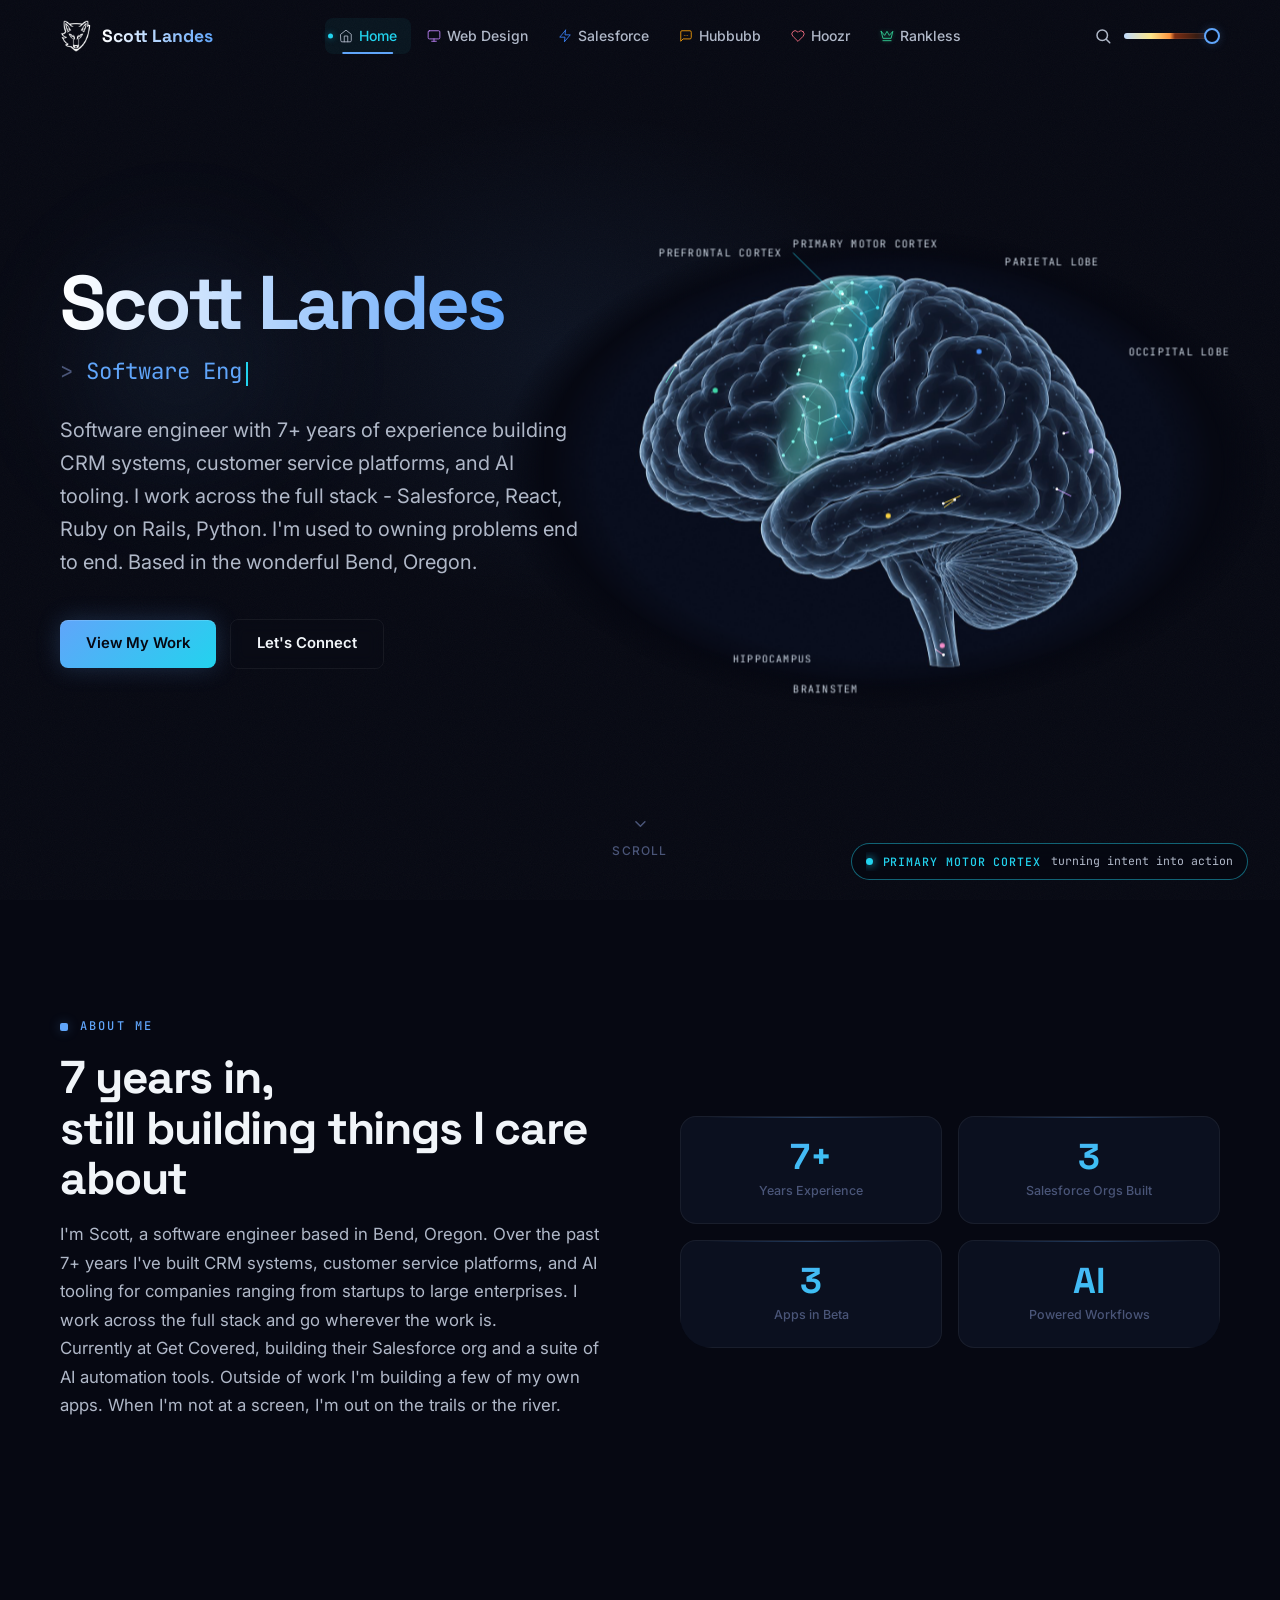
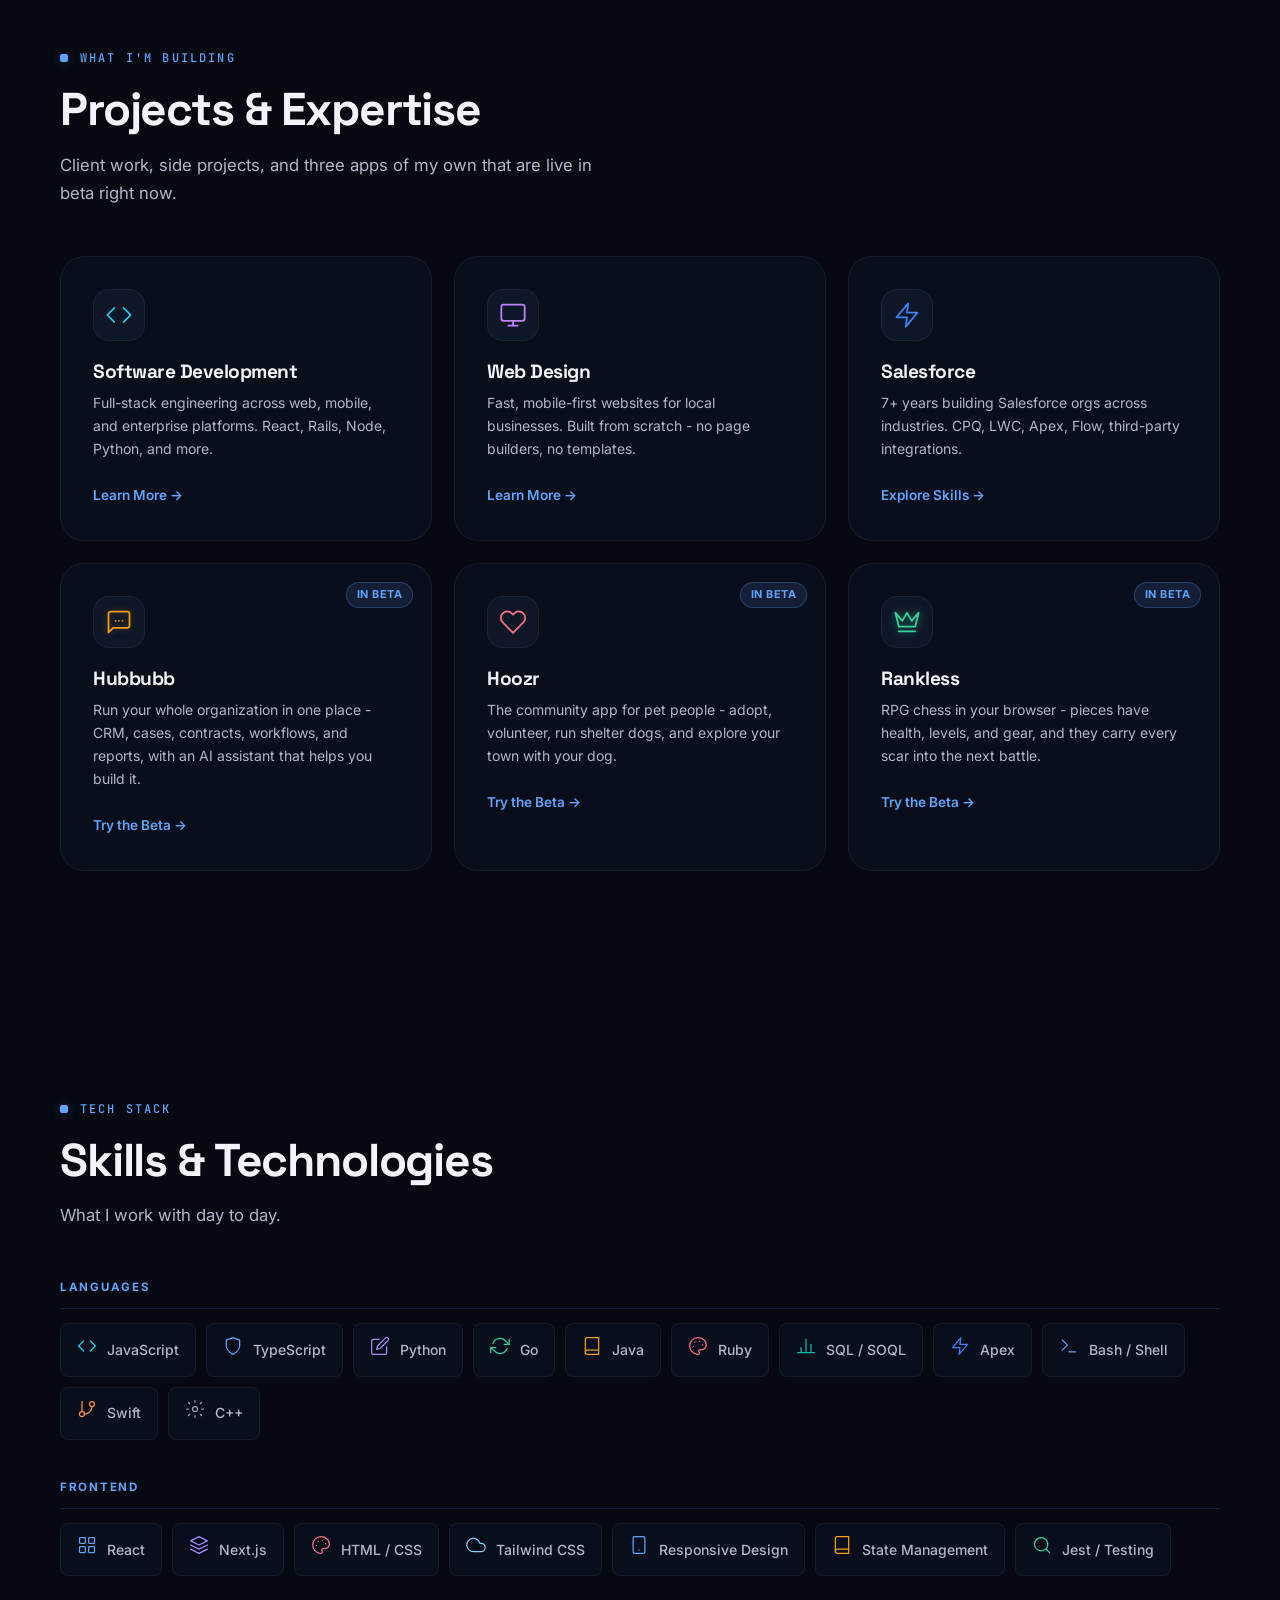
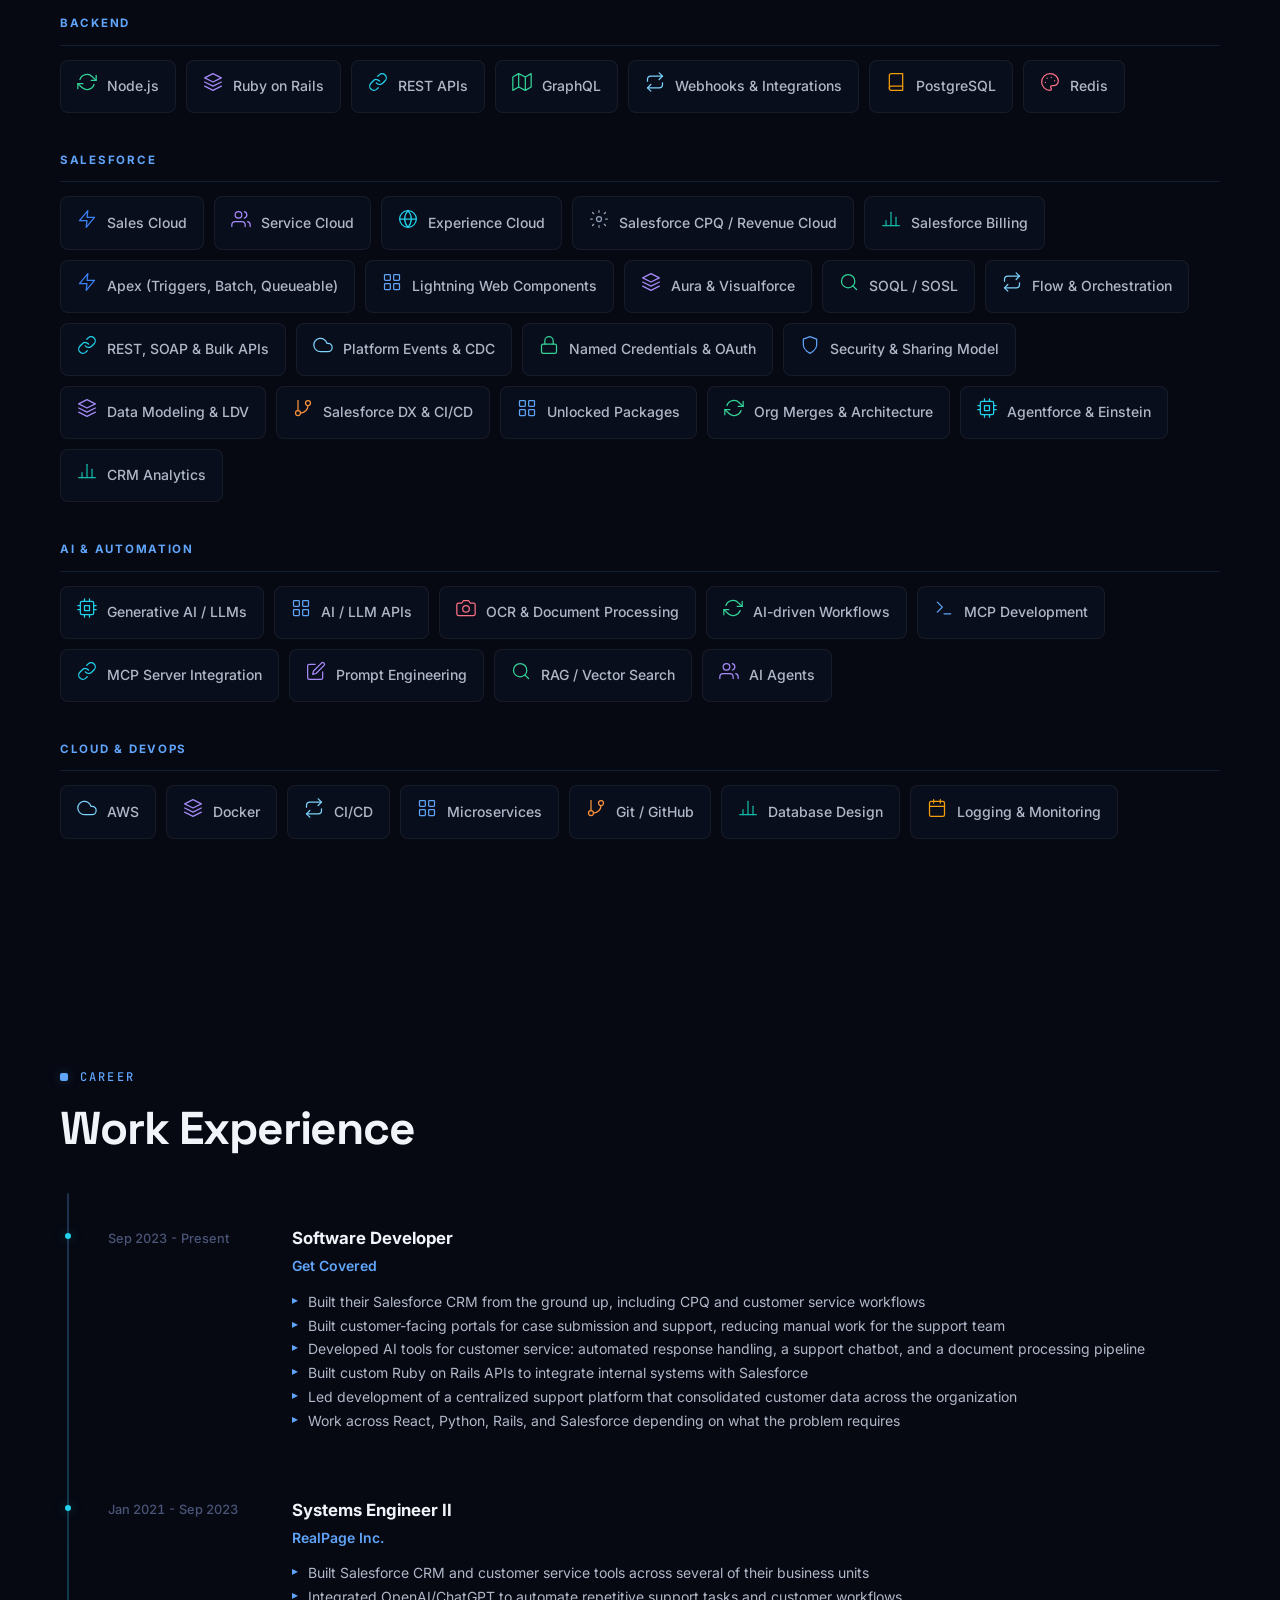
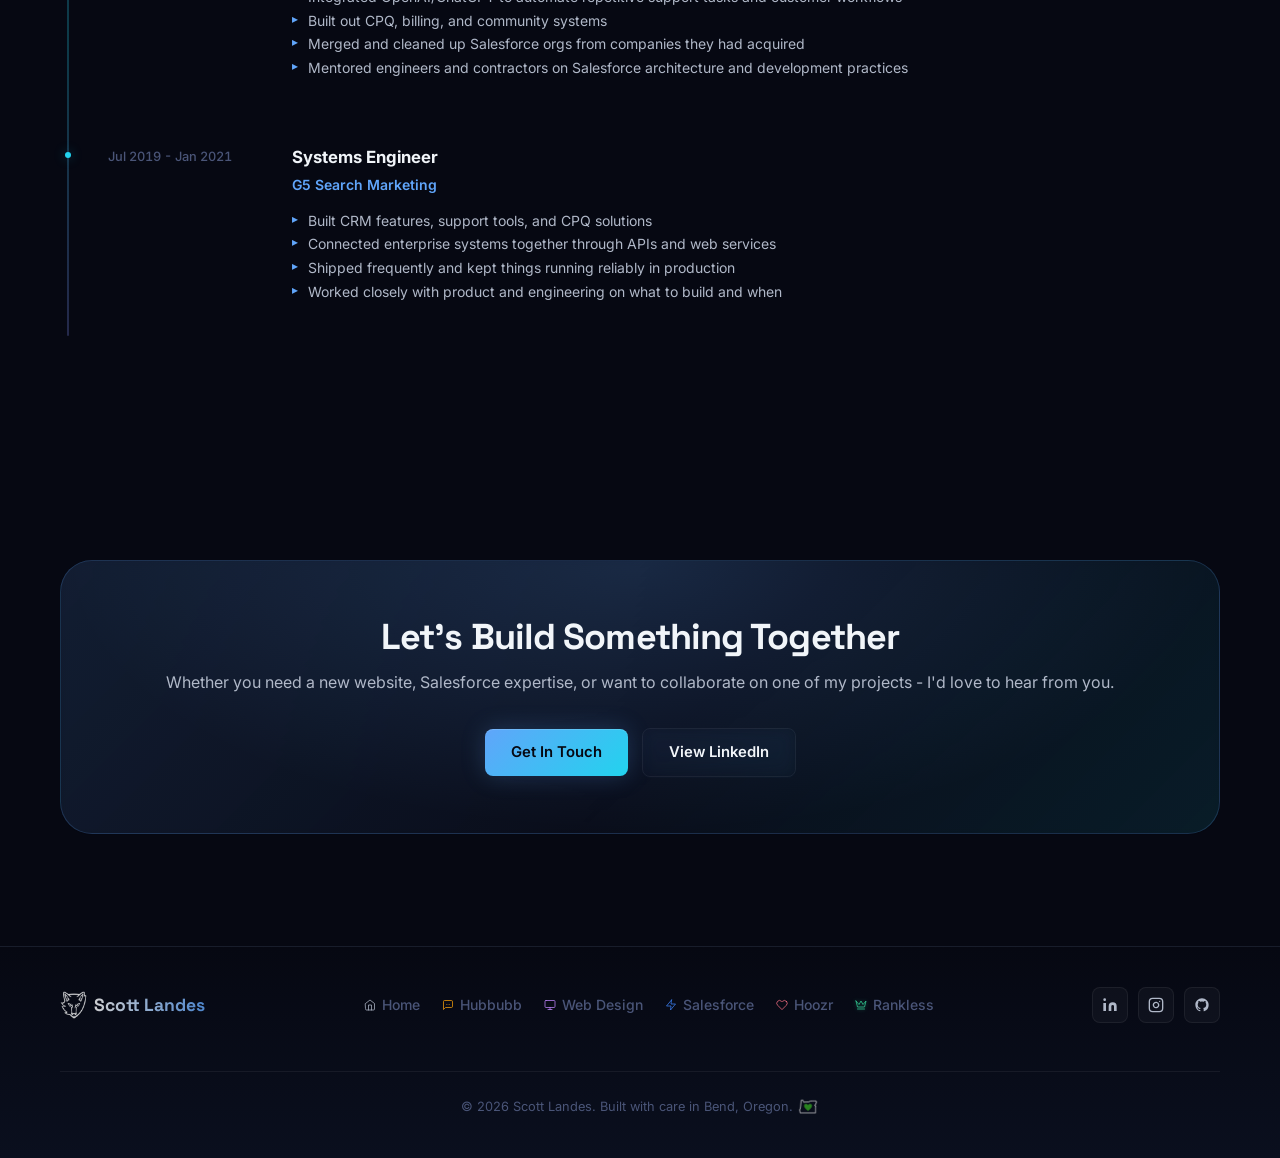
==== commit 44b357ba: "Replace the light/dark toggle with a time-of-day slider The site now follows the sun in Bend: light " ====
--- a/index.html
+++ b/index.html
@@ -47,7 +47,7 @@
   <link href="https://fonts.googleapis.com/css2?family=Inter:wght@400;500;600&family=Space+Grotesk:wght@700;800&family=JetBrains+Mono:wght@400;500&display=swap" rel="stylesheet" />
 
   <link rel="stylesheet" href="css/styles.css" />
-  <script>(function(){var t=localStorage.getItem("theme");if(t)document.documentElement.setAttribute("data-theme",t);if(t==="light")document.addEventListener("DOMContentLoaded",function(){document.querySelectorAll("img[data-logo-dark]").forEach(function(i){i.src=i.getAttribute("data-logo-dark");});});})();</script>
+  <script src="js/sky.js"></script>
 </head>
 
 <body>
@@ -88,10 +88,10 @@
 </svg>Rankless</a></li>
           </ul>
 
-          <button class="nav__theme" aria-label="Toggle dark/light mode">
-            <svg class="theme-icon theme-icon--sun" width="18" height="18" viewBox="0 0 24 24" fill="none" stroke="currentColor" stroke-width="2" stroke-linecap="round" stroke-linejoin="round" aria-hidden="true"><circle cx="12" cy="12" r="5"/><line x1="12" y1="1" x2="12" y2="3"/><line x1="12" y1="21" x2="12" y2="23"/><line x1="4.22" y1="4.22" x2="5.64" y2="5.64"/><line x1="18.36" y1="18.36" x2="19.78" y2="19.78"/><line x1="1" y1="12" x2="3" y2="12"/><line x1="21" y1="12" x2="23" y2="12"/><line x1="4.22" y1="19.78" x2="5.64" y2="18.36"/><line x1="18.36" y1="5.64" x2="19.78" y2="4.22"/></svg>
-            <svg class="theme-icon theme-icon--moon" width="18" height="18" viewBox="0 0 24 24" fill="none" stroke="currentColor" stroke-width="2" stroke-linecap="round" stroke-linejoin="round" aria-hidden="true"><path d="M21 12.79A9 9 0 1 1 11.21 3 7 7 0 0 0 21 12.79z"/></svg>
-          </button>
+          <div class="nav__theme sky">
+            <input class="sky__range" type="range" min="0" max="100" step="0.1" aria-label="Time of day" title="Time of day in Bend, Oregon - drag to change">
+            <button class="sky__now" type="button" hidden>Now</button>
+          </div>
           <button class="nav__ham" aria-label="Open mobile menu" aria-expanded="false">
             <span></span>
             <span></span>
--- a/css/styles.css
+++ b/css/styles.css
@@ -40,6 +40,9 @@
 
   --shadow-card: 0 4px 32px rgba(0,0,0,0.4);
   --shadow-ice:  0 0 48px rgba(96,165,250,0.25);
+  --accent-glow: rgba(96,165,250,0.22);
+  --night: 1;
+  --warm: 0;
 
   --t-fast:   150ms;
   --t-base:   300ms;
@@ -88,7 +91,7 @@
   left: 15%;
   width: 60vw;
   height: 60vh;
-  background: radial-gradient(ellipse, rgba(96,165,250,0.07) 0%, transparent 65%);
+  background: radial-gradient(ellipse, color-mix(in srgb, var(--ice-blue) 7%, transparent) 0%, transparent 65%);
   animation: ambient-drift 35s ease-in-out infinite alternate;
 }
 
@@ -116,14 +119,14 @@
 }
 
 .gradient-text {
-  background: linear-gradient(135deg, var(--ice-blue) 0%, #93c5fd 40%, var(--cyan) 100%);
+  background: linear-gradient(135deg, var(--ice-blue) 0%, var(--cyan) 100%);
   -webkit-background-clip: text;
   -webkit-text-fill-color: transparent;
   background-clip: text;
 }
 
 [data-theme="light"] .gradient-text {
-  background: linear-gradient(135deg, var(--ice-blue) 0%, #6d9fff 40%, var(--cyan) 100%);
+  background: linear-gradient(135deg, var(--ice-blue) 0%, var(--cyan) 100%);
   -webkit-background-clip: text;
   -webkit-text-fill-color: transparent;
   background-clip: text;
@@ -342,7 +345,7 @@
   -webkit-text-fill-color: transparent;
   background-clip: text;
 }
-[data-theme="light"] .hero__name-row > span { background-image: linear-gradient(90deg, var(--text) 0%, #2563eb 100%); }
+[data-theme="light"] .hero__name-row > span { background-image: linear-gradient(90deg, var(--text) 0%, var(--ice-blue) 100%); }
 
 .hero__title {
   font-size: clamp(2.75rem, 8vw, 5.75rem);
@@ -409,21 +412,21 @@
   background: var(--gradient);
   color: #060812;
   border: none;
-  box-shadow: 0 0 24px rgba(96,165,250,0.2), inset 0 1px 0 rgba(255,255,255,0.15);
+  box-shadow: 0 0 24px var(--accent-glow), inset 0 1px 0 rgba(255,255,255,0.15);
 }
 .btn-primary::before {
   content: '';
   position: absolute;
   inset: -1px;
   border-radius: inherit;
-  background: linear-gradient(135deg, #93c5fd, var(--ice-blue));
+  background: linear-gradient(135deg, var(--cyan), var(--ice-blue));
   z-index: -1;
   opacity: 0;
   transition: opacity var(--t-base);
 }
 .btn-primary:hover {
   transform: translateY(-2px);
-  box-shadow: 0 8px 40px rgba(96,165,250,0.3), inset 0 1px 0 rgba(255,255,255,0.2);
+  box-shadow: 0 8px 40px var(--accent-glow), inset 0 1px 0 rgba(255,255,255,0.2);
 }
 .btn-primary:hover::before { opacity: 1; }
 
@@ -922,7 +925,7 @@
 .cs-hero__title { font-size: clamp(3rem,8vw,5rem); font-weight: 800; letter-spacing: -0.04em; margin-bottom: 1.25rem; }
 
 .cs-hero__title .gradient-text {
-  background: linear-gradient(135deg, var(--ice-blue) 0%, #93c5fd 50%, var(--cyan) 100%);
+  background: linear-gradient(135deg, var(--ice-blue) 0%, var(--cyan) 100%);
   -webkit-background-clip: text;
   -webkit-text-fill-color: transparent;
   background-clip: text;
@@ -1082,7 +1085,7 @@
 }
 
 [data-theme="light"] .nav__logo span,
-[data-theme="light"] .footer__logo span { background-image: linear-gradient(90deg, var(--text) 0%, #2563eb 100%); }
+[data-theme="light"] .footer__logo span { background-image: linear-gradient(90deg, var(--text) 0%, var(--ice-blue) 100%); }
 
 .footer__nav { display: flex; gap: 1.375rem; flex-wrap: wrap; }
 .footer__nav a { display: inline-flex; align-items: center; gap: 0.375rem; color: var(--text-muted); font-size: 0.875rem; font-weight: 500; transition: color var(--t-fast); }
@@ -1130,9 +1133,6 @@
 }
 
 @media (max-width: 768px) {
-  .nav__links { display: none; }
-  .nav__ham { display: flex; margin-left: 0.25rem; }
-  .nav__tools { margin-left: auto; }
   .hero { align-items: flex-start; padding-top: 4.5rem; }
   .hero__subtitle { margin-bottom: 1.5rem; }
 
@@ -1174,19 +1174,44 @@
   color: var(--text);
 }
 
-.nav__theme {
-  display: flex;
-  align-items: center;
-  justify-content: center;
-  width: 34px;
-  height: 34px;
+.sky { display: flex; align-items: center; gap: 0.4rem; flex-shrink: 0; }
+.sky__range {
+  -webkit-appearance: none;
+  appearance: none;
+  width: 96px;
+  height: 6px;
+  border-radius: 99px;
+  background: linear-gradient(90deg, #bfdbfe 0%, #fde68a 28%, #fb923c 48%, #7c2d12 53%, #3b1d12 75%, #0b1026 100%);
+  box-shadow: inset 0 0 0 1px var(--border);
+  cursor: pointer;
+}
+.sky__range::-webkit-slider-thumb {
+  -webkit-appearance: none;
+  width: 16px;
+  height: 16px;
+  border-radius: 50%;
+  background: var(--bg);
+  border: 2px solid var(--ice-blue);
+  box-shadow: 0 0 10px var(--accent-glow);
+}
+.sky__range::-moz-range-thumb {
+  width: 12px;
+  height: 12px;
+  border-radius: 50%;
+  background: var(--bg);
+  border: 2px solid var(--ice-blue);
+  box-shadow: 0 0 10px var(--accent-glow);
+}
+.sky__range:focus-visible { outline: 2px solid var(--ice-blue); outline-offset: 4px; }
+.sky__now {
+  font-family: var(--font-mono);
+  font-size: 0.68rem;
+  padding: 0.2rem 0.45rem;
   border-radius: var(--r-sm);
-  color: var(--text-2);
-  transition: color 0.15s, background 0.15s;
-  flex-shrink: 0;
-}
-.nav__theme:hover { color: var(--text); background: rgba(255,255,255,0.06); }
-.theme-icon--moon { display: none; }
+  border: 1px solid var(--border-a);
+  color: var(--ice-blue);
+}
+.sky__now[hidden] { display: none; }
 
 [data-theme="light"] {
   --bg:         #ffffff;
@@ -1205,12 +1230,12 @@
 
 [data-theme="light"] .hero__glow { opacity: 0.4; }
 
-[data-theme="light"]
 [data-theme="light"] .page-bg {
   background:
-    radial-gradient(ellipse 70% 60% at 5%  25%,  rgba(96,165,250,0.08) 0%, transparent 55%),
-    radial-gradient(ellipse 60% 55% at 90% 30%,  rgba(34,211,238,0.05) 0%, transparent 50%),
-    radial-gradient(ellipse 65% 50% at 70% 70%,  rgba(96,165,250,0.04) 0%, transparent 50%);
+    radial-gradient(ellipse 70% 60% at 5%  25%,  color-mix(in srgb, var(--ice-blue) 8%, transparent) 0%, transparent 55%),
+    radial-gradient(ellipse 60% 55% at 90% 30%,  color-mix(in srgb, var(--cyan) 5%, transparent) 0%, transparent 50%),
+    radial-gradient(ellipse 65% 50% at 70% 70%,  color-mix(in srgb, var(--ice-blue) 4%, transparent) 0%, transparent 50%),
+    var(--bg);
   background-size: cover, cover, cover;
 }
 
@@ -1238,7 +1263,6 @@
 
 [data-theme="light"] .nav__link:hover { background: rgba(0,0,0,0.02); }
 [data-theme="light"] .nav__ham:hover { background: rgba(0,0,0,0.03); }
-[data-theme="light"] .nav__theme:hover,
 [data-theme="light"] .nav__search:hover { background: rgba(0,0,0,0.03); color: var(--text); }
 
 [data-theme="light"] .nav__mobile {
@@ -1251,8 +1275,6 @@
 
 [data-theme="light"] .proj-card__icon { background: rgba(255,255,255,0.7); }
 
-[data-theme="light"] .theme-icon--sun { display: none; }
-[data-theme="light"] .theme-icon--moon { display: flex; }
 
 ::view-transition-old(root),
 ::view-transition-new(root) {
@@ -1300,16 +1322,17 @@
   max-width: none;
   -webkit-mask-image: radial-gradient(closest-side, #000 86%, transparent);
   mask-image: radial-gradient(closest-side, #000 86%, transparent);
-  opacity: 0;
-}
-.brain__img--light { display: none; }
-[data-theme="light"] .brain__img--dark { display: none; }
-[data-theme="light"] .brain__img--light { display: block; }
-.brain.is-drawn .brain__img { animation: brain-in 2.2s var(--ease-out) forwards; }
-@keyframes brain-in {
-  from { opacity: 0; transform: scale(0.96); filter: blur(10px) brightness(1.8); }
-  to   { opacity: 1; transform: none; filter: none; }
-}
+  transition: opacity 0.6s var(--ease-smooth);
+}
+.brain__img { filter: sepia(calc(var(--warm) * 0.5)) saturate(calc(1 + var(--warm) * 0.25)); }
+.brain__img--dark { opacity: var(--night); mix-blend-mode: screen; }
+.brain__img--light { opacity: calc(1 - var(--night)); mix-blend-mode: multiply; }
+.brain__stage { background: radial-gradient(closest-side, var(--bg) 88%, transparent); }
+.brain:not(.is-drawn) .brain__stage { opacity: 0; }
+.brain.is-drawn .brain__stage { animation: brain-fade 2.2s var(--ease-out); }
+.brain.is-drawn .brain__img { animation: brain-in 2.2s var(--ease-out); }
+@keyframes brain-fade { from { opacity: 0; } }
+@keyframes brain-in { from { transform: scale(0.96); filter: blur(10px) brightness(1.8); } }
 
 .brain__svg,
 .brain__canvas { mix-blend-mode: screen; }
@@ -1410,7 +1433,8 @@
   .brain__readout b { margin-right: 0; }
 }
 @media (prefers-reduced-motion: reduce) {
-  .brain.is-drawn .brain__img { animation: none; opacity: 1; }
+  .brain.is-drawn .brain__img,
+  .brain.is-drawn .brain__stage { animation: none; }
 }
 
 .feature-grid > :nth-child(6n+1) { --tone: #60a5fa; }
@@ -1514,3 +1538,14 @@
 
 .subsection { margin-top: 3rem; }
 .subsection .section-title { font-size: 1.5rem; }
+
+@media (max-width: 1100px) {
+  .nav__links { display: none; }
+  .nav__ham { display: flex; margin-left: 0.25rem; }
+  .nav__tools { margin-left: auto; }
+}
+@media (max-width: 520px) {
+  .nav__inner { gap: 0.75rem; }
+  .sky__range { width: 64px; }
+  .sky__now { font-size: 0.62rem; padding: 0.15rem 0.35rem; }
+}
